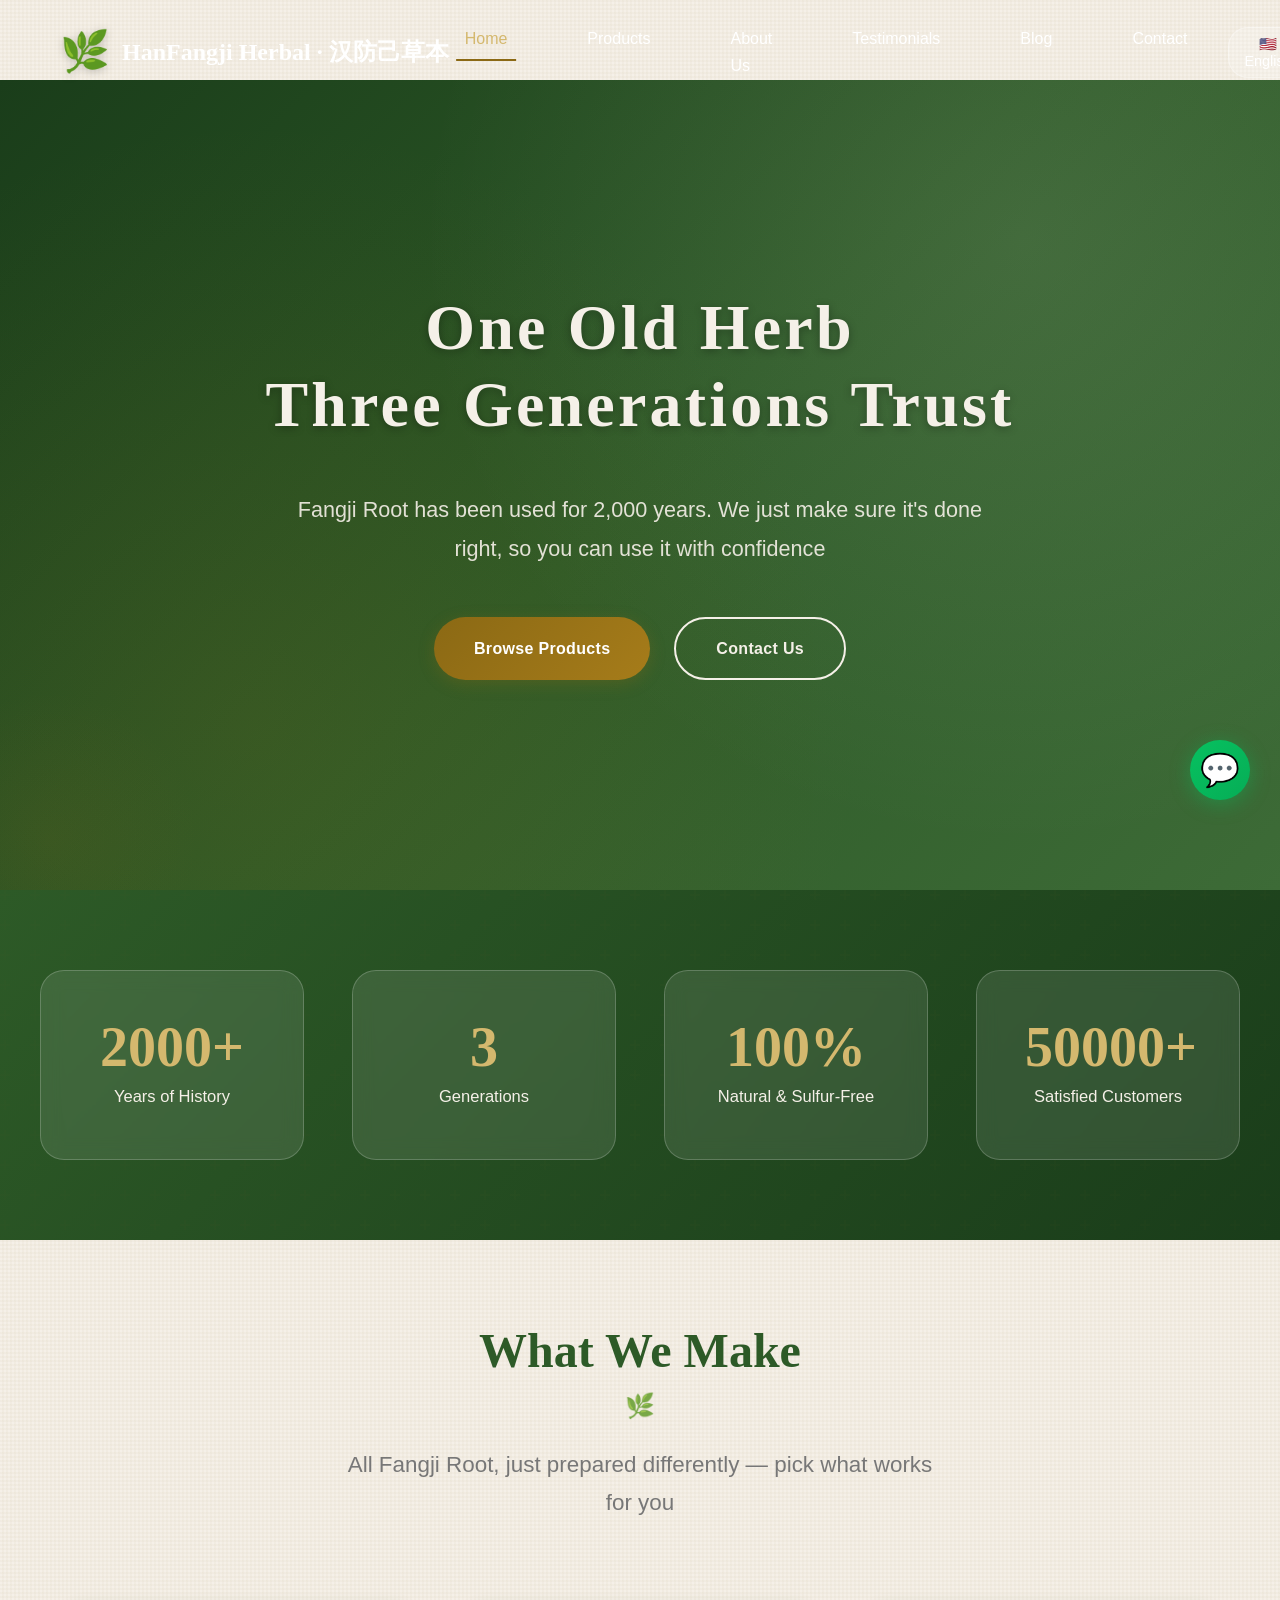
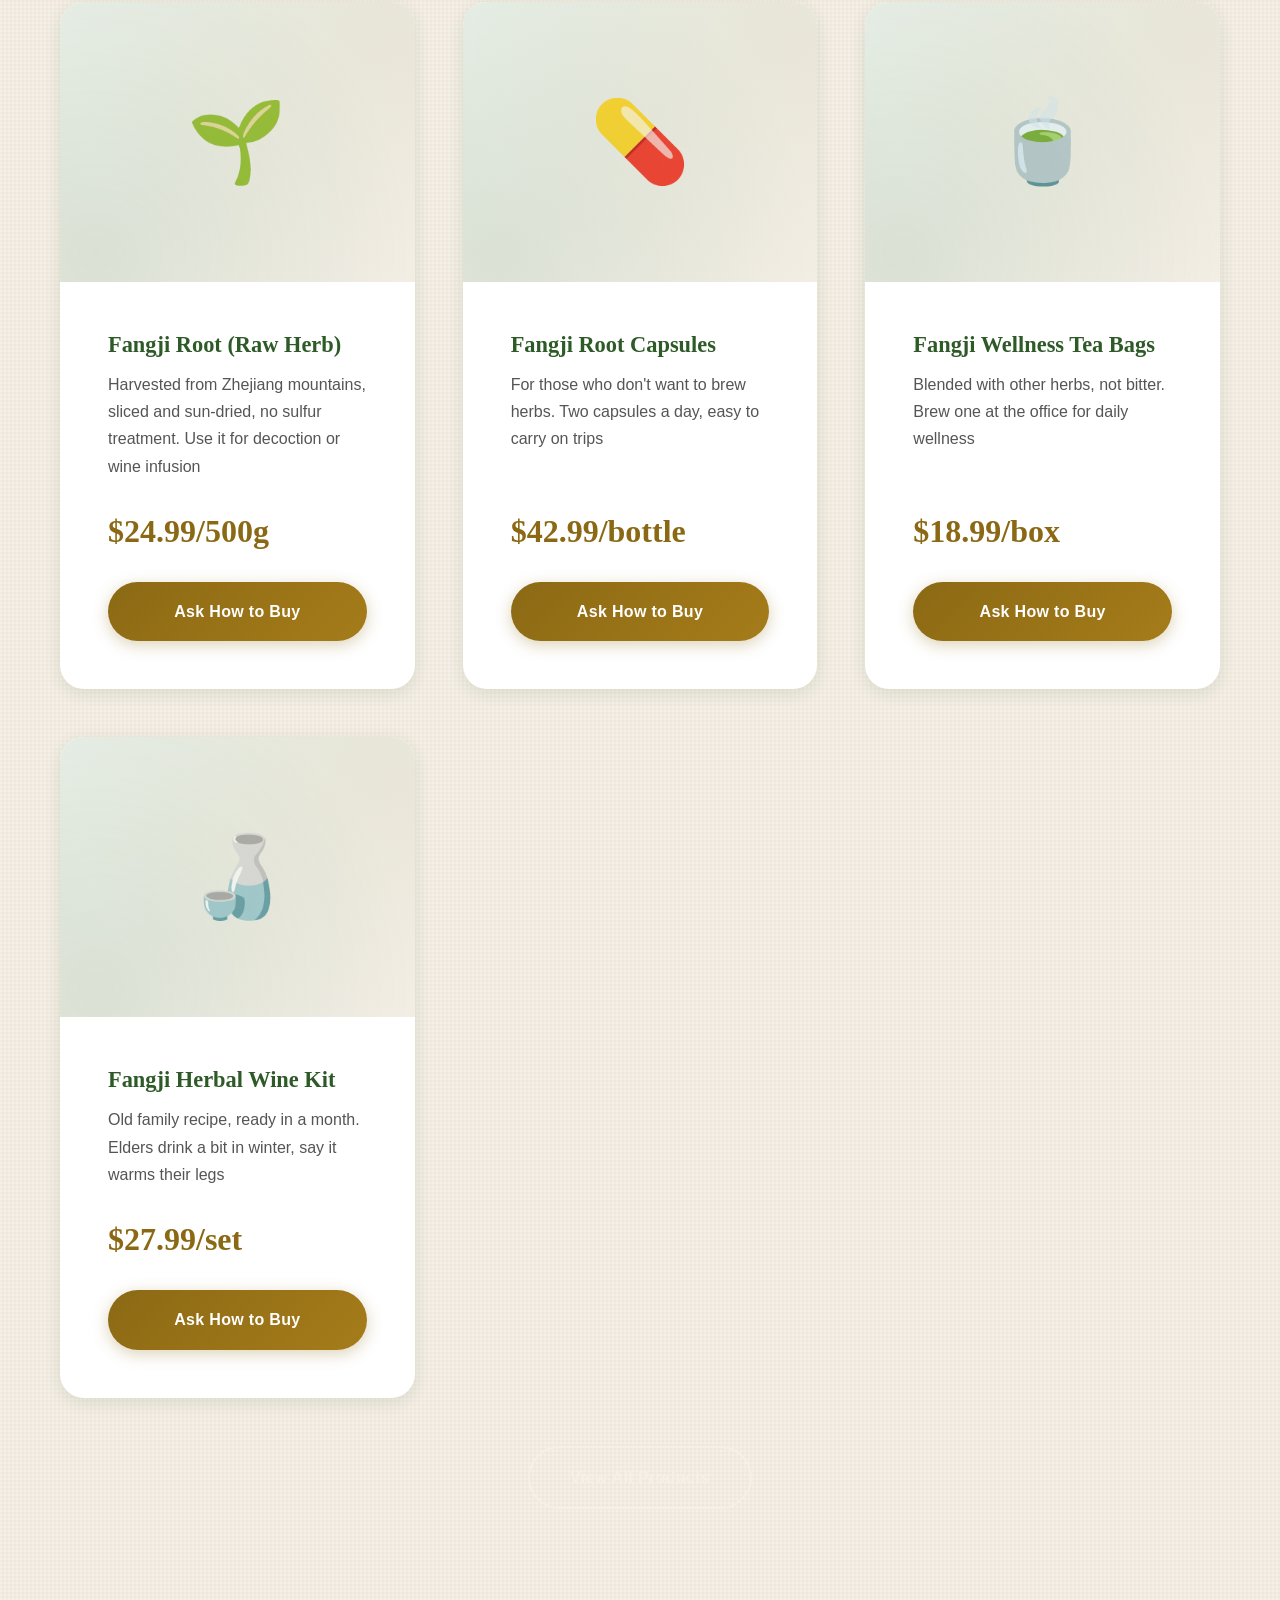
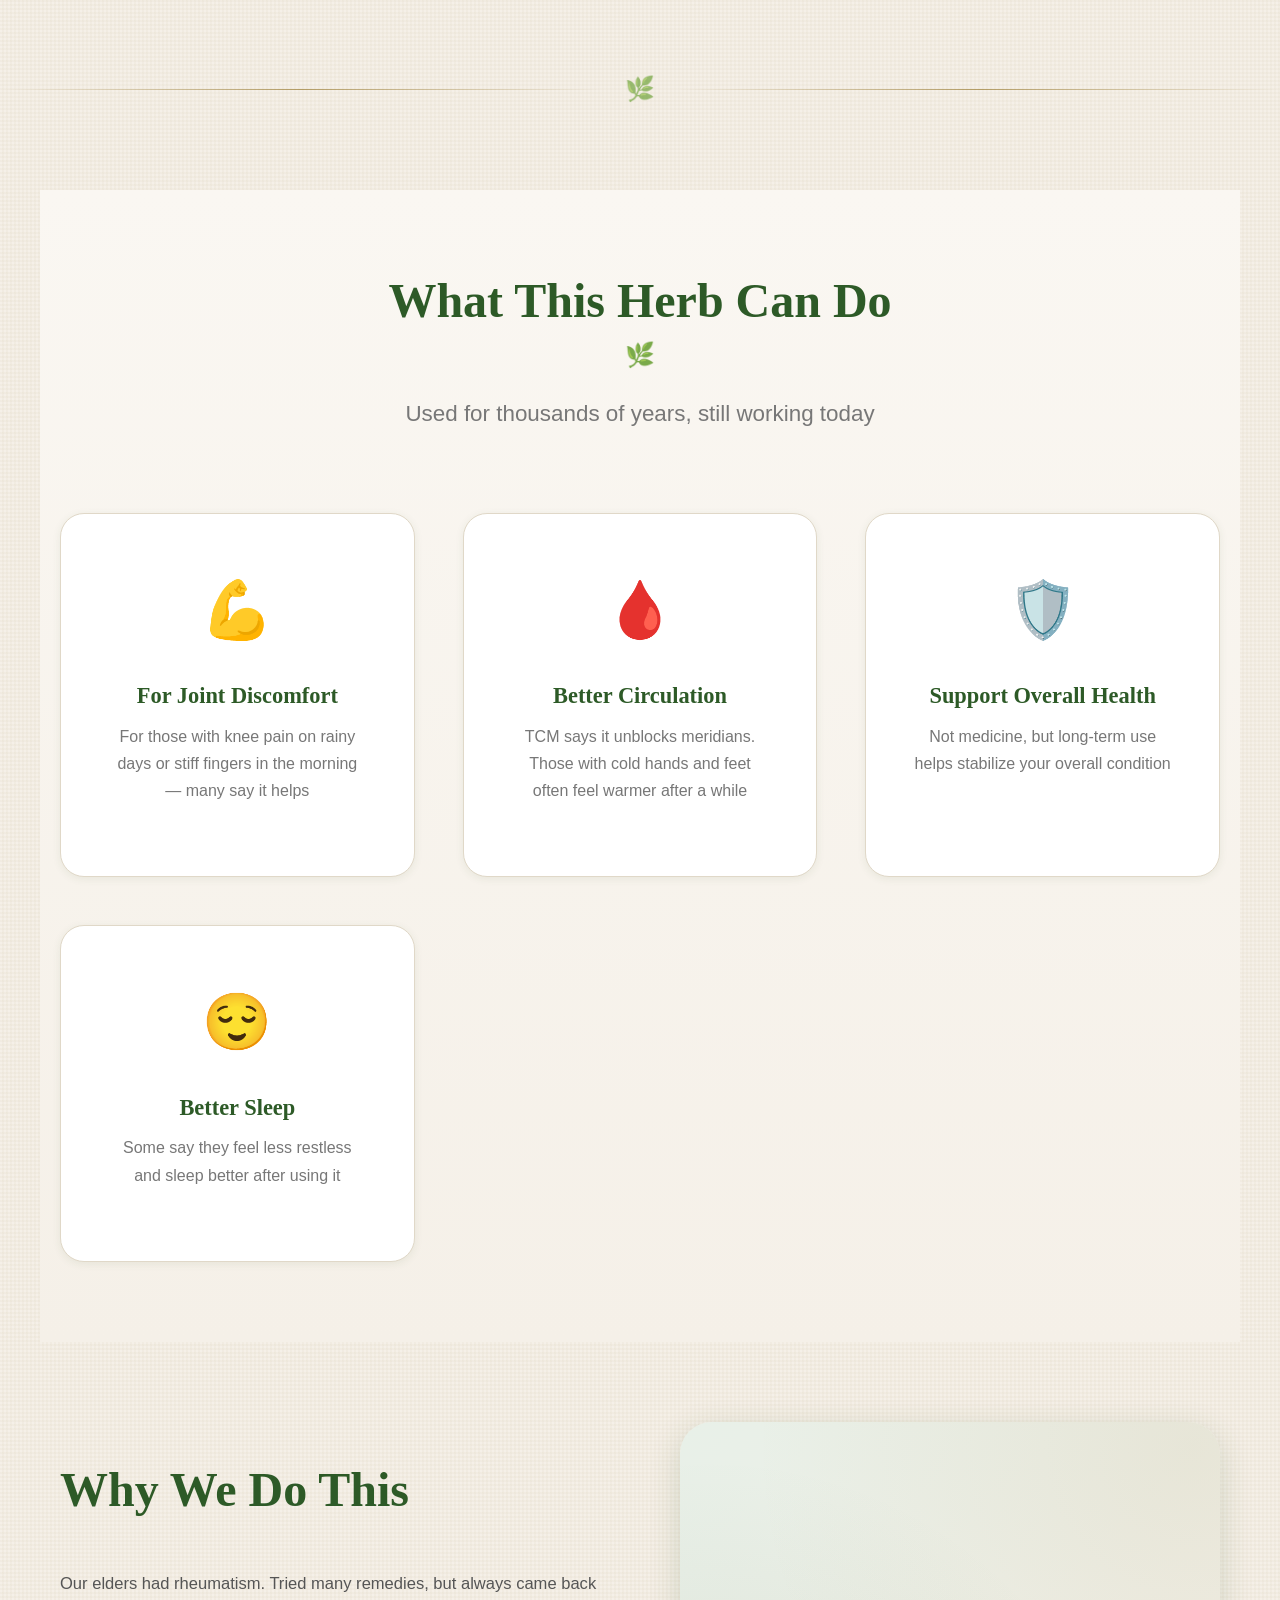
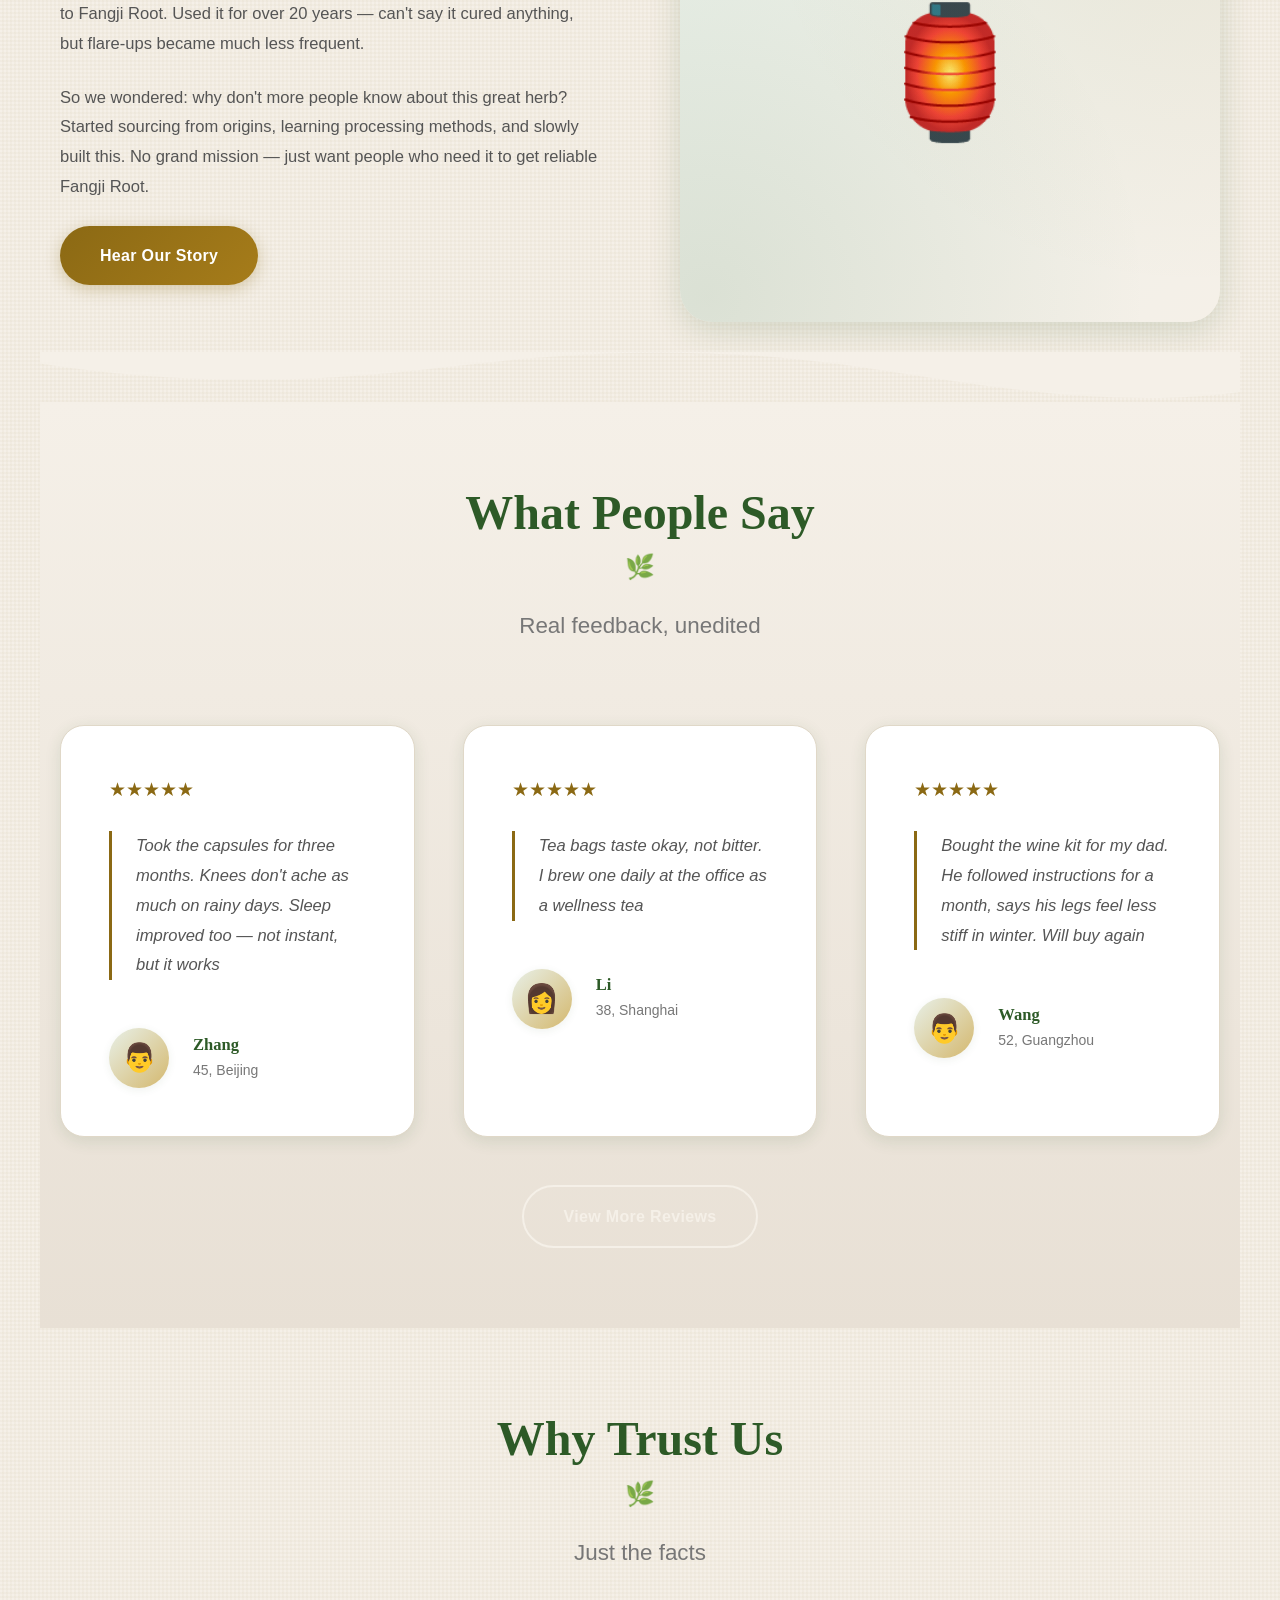
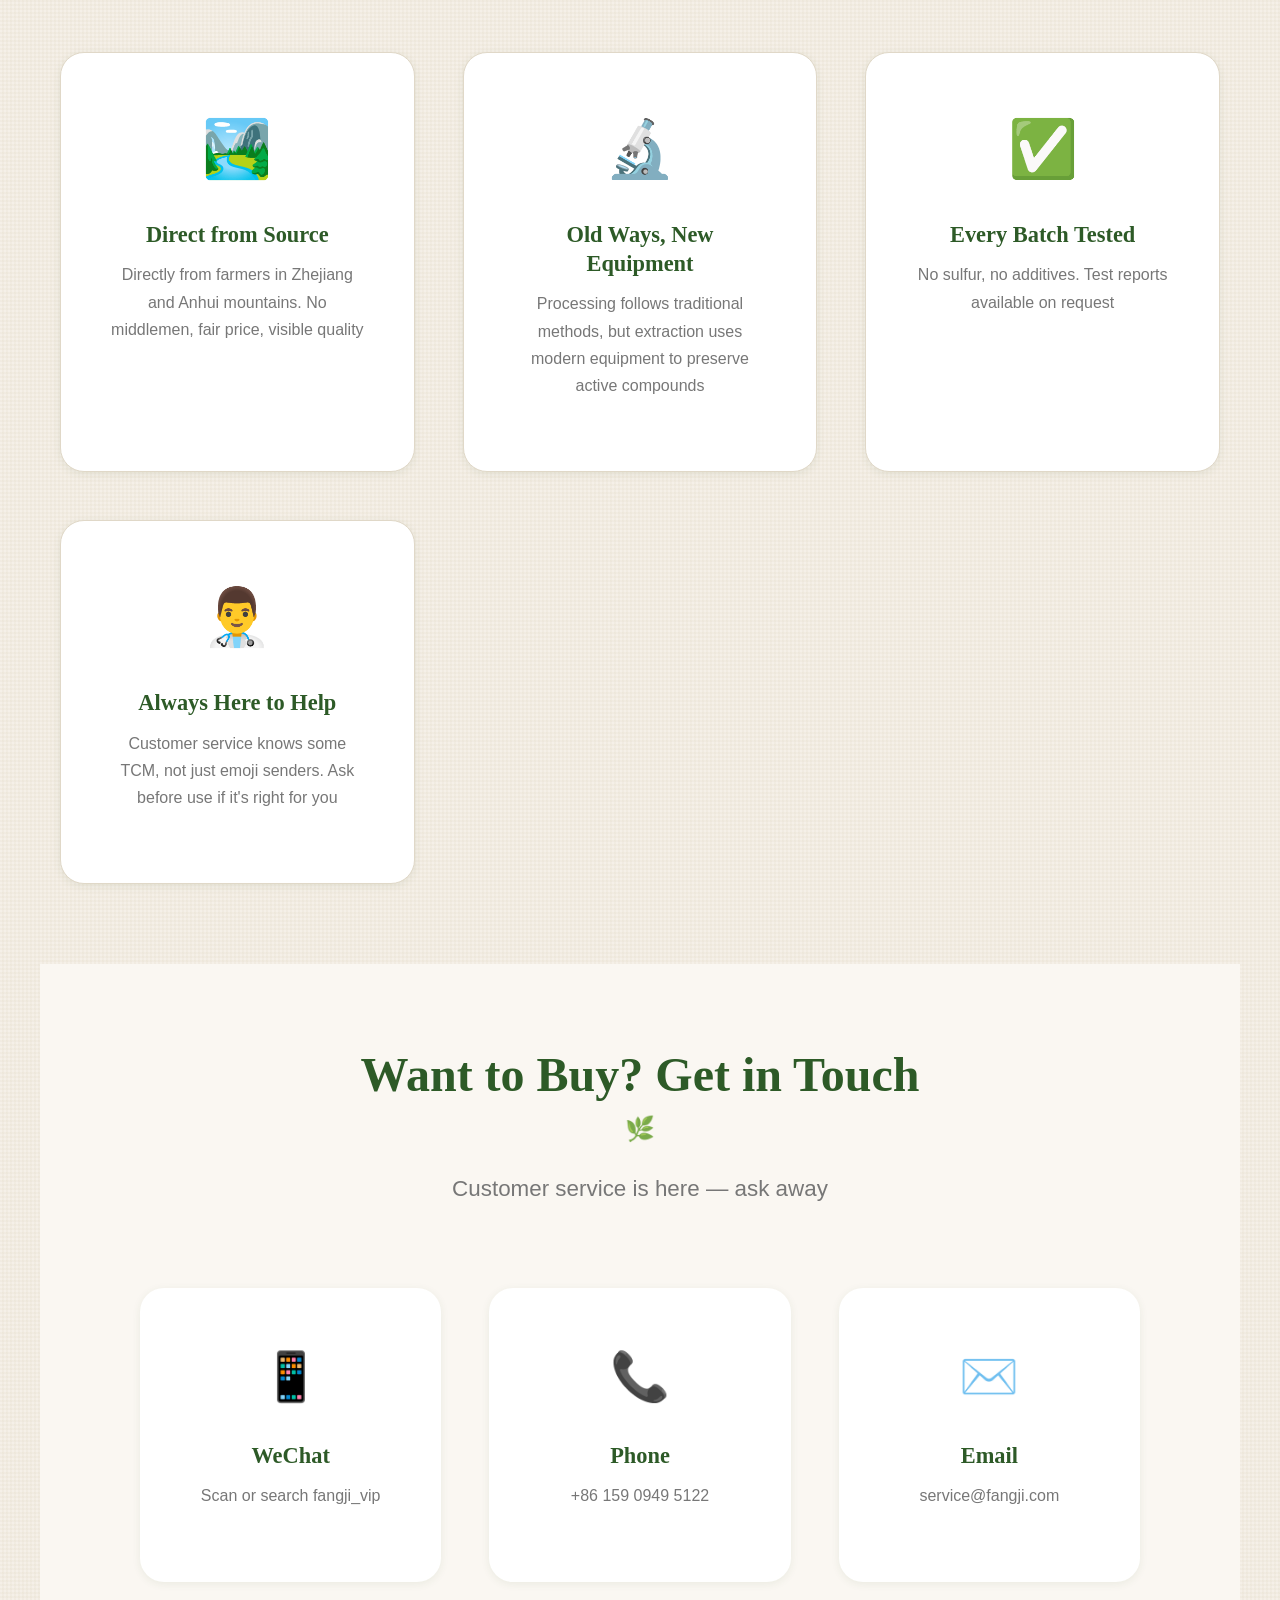
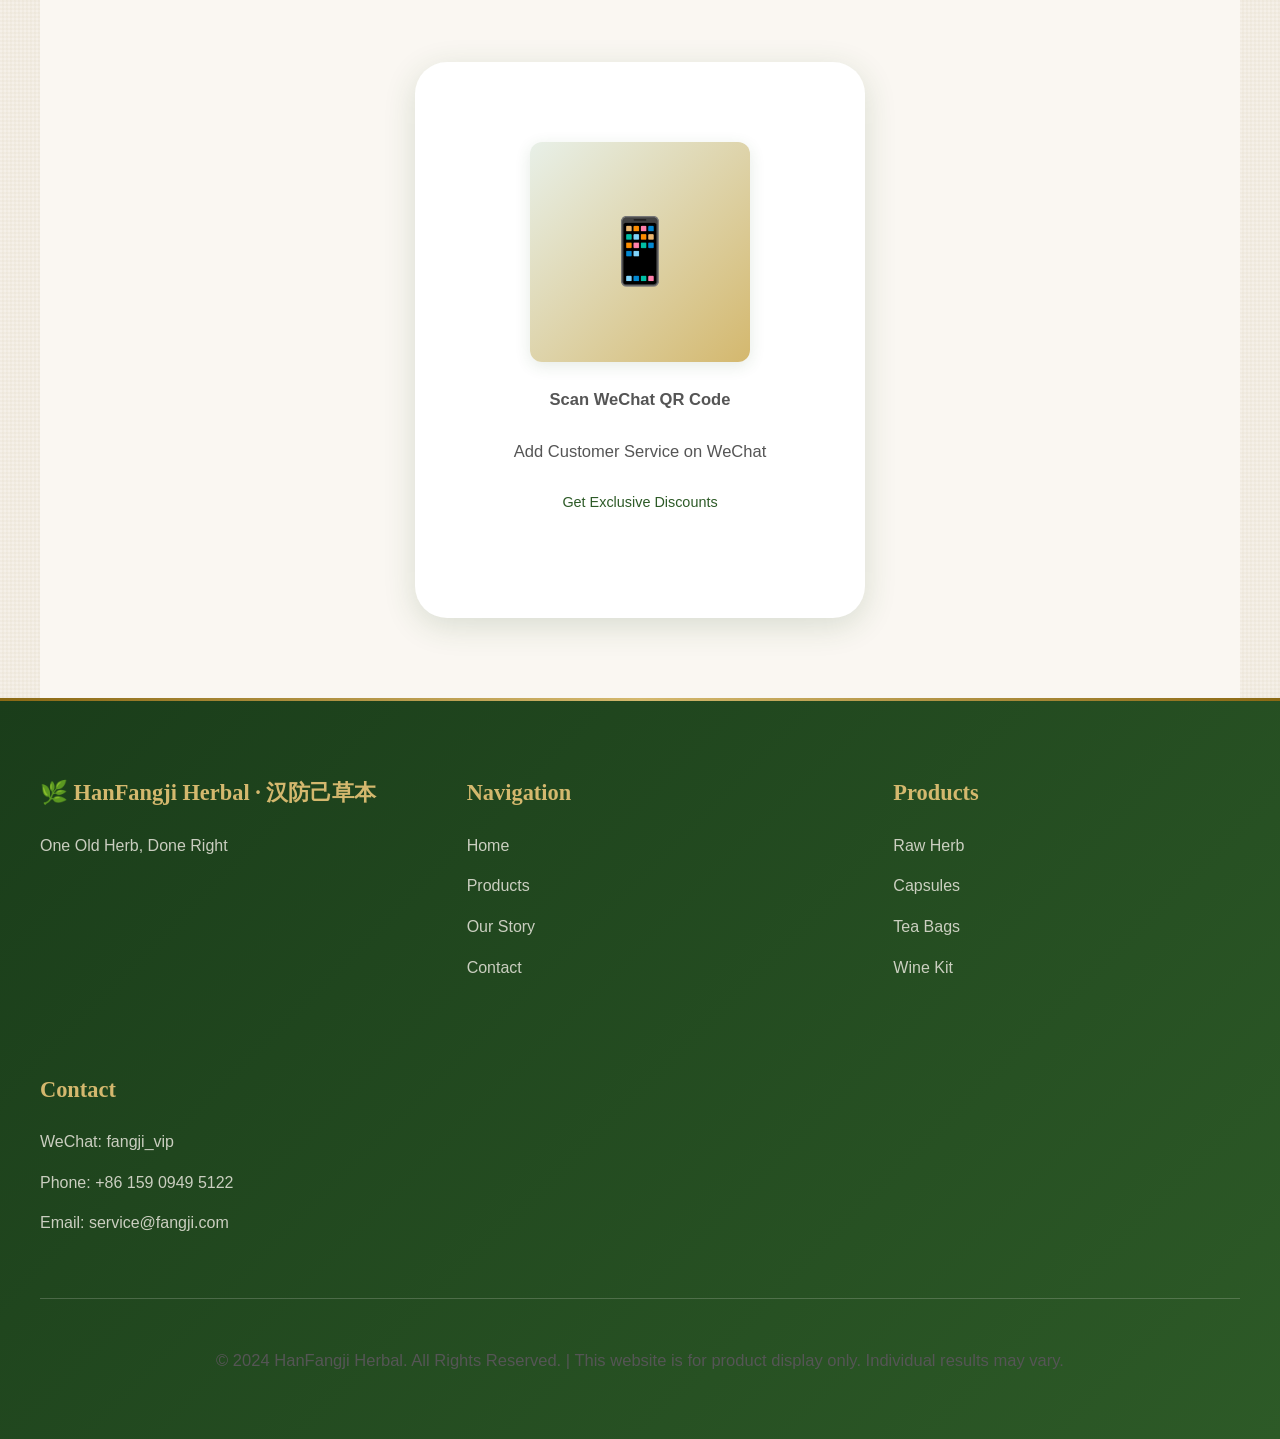
==== index.html @ 1a0ac220 "QA fixes - updated index.html phone numbers" ====
<!DOCTYPE html>
<html lang="en">
<head>
  <meta charset="UTF-8">
  <meta name="viewport" content="width=device-width, initial-scale=1.0">
  <meta name="description" content="HanFangji Herbal - Traditional Chinese herbal wellness products, offering Fangji Root raw herb, capsules, wellness tea bags and more premium products">
  <meta name="keywords" content="Fangji Root, HanFangji, Chinese herbal medicine, wellness, health, herbal supplements, capsules, tea bags, natural health">
  <meta name="author" content="HanFangji Herbal">
  <meta name="robots" content="index, follow">
  <meta property="og:title" content="HanFangji Herbal - Ancient Chinese Herbal Wisdom for Modern Wellness">
  <meta property="og:description" content="Premium Fangji Root herbal products for natural health and wellness">
  <meta property="og:type" content="website">
  <meta name="twitter:card" content="summary_large_image">
  <title>HanFangji Herbal | 汉防己草本</title>
  <link rel="stylesheet" href="css/style.css">
</head>
<body>
  <!-- Navigation -->
  <nav class="navbar" id="navbar">
    <div class="nav-container">
      <a href="index.html" class="logo">
        <span class="logo-icon">🌿</span>
        <span>HanFangji Herbal · 汉防己草本</span>
      </a>
      <ul class="nav-links" id="navLinks">
        <li><a href="index.html" class="active" data-zh="首页" data-en="Home">Home</a></li>
        <li><a href="products.html" data-zh="产品中心" data-en="Products">Products</a></li>
        <li><a href="about.html" data-zh="关于我们" data-en="About Us">About Us</a></li>
        <li><a href="testimonials.html" data-zh="客户见证" data-en="Testimonials">Testimonials</a></li>
        <li><a href="blog.html" data-zh="养生博客" data-en="Blog">Blog</a></li>
        <li><a href="contact.html" data-zh="购买咨询" data-en="Contact">Contact</a></li>
      </ul>
      <button class="mobile-menu-btn" id="mobileMenuBtn">☰</button>
    </div>
  </nav>

  <!-- Hero Section -->
  <section class="hero">
    <div class="hero-content fade-in">
      <h1>
        <span data-zh="一味老药" data-en="One Old Herb">One Old Herb</span>
        <br>
        <span data-zh="三代人都在用" data-en="Three Generations Trust">Three Generations Trust</span>
      </h1>
      <p data-zh="粉防己这味药，老祖宗用了两千年。我们只是把它做好，让你用得放心" data-en="Fangji Root has been used for 2,000 years. We just make sure it's done right, so you can use it with confidence">Fangji Root has been used for 2,000 years. We just make sure it's done right, so you can use it with confidence</p>
      <div class="hero-buttons">
        <a href="products.html" class="btn btn-primary" data-zh="浏览产品" data-en="Browse Products">Browse Products</a>
        <a href="contact.html" class="btn btn-secondary" data-zh="联系我们" data-en="Contact Us">Contact Us</a>
      </div>
    </div>
  </section>

  <!-- Stats Section -->
  <section class="stats-section">
    <div class="stats-grid">
      <div class="stat-card">
        <div class="stat-number">2000+</div>
        <div class="stat-label" data-zh="年历史传承" data-en="Years of History">Years of History</div>
      </div>
      <div class="stat-card">
        <div class="stat-number">3</div>
        <div class="stat-label" data-zh="代人传承" data-en="Generations">Generations</div>
      </div>
      <div class="stat-card">
        <div class="stat-number">100%</div>
        <div class="stat-label" data-zh="天然无硫" data-en="Natural & Sulfur-Free">Natural & Sulfur-Free</div>
      </div>
      <div class="stat-card">
        <div class="stat-number">50000+</div>
        <div class="stat-label" data-zh="满意客户" data-en="Satisfied Customers">Satisfied Customers</div>
      </div>
    </div>
  </section>

  <!-- Featured Products -->
  <section class="section">
    <div class="section-header">
      <h2 data-zh="我们做的几样东西" data-en="What We Make">What We Make</h2>
      <p data-zh="都是粉防己，做法不同，看你需要哪种" data-en="All Fangji Root, just prepared differently — pick what works for you">All Fangji Root, just prepared differently — pick what works for you</p>
    </div>
    <div class="products-grid">
      <div class="product-card animate-on-scroll">
        <div class="product-image">🌱</div>
        <div class="product-info">
          <h3 data-zh="粉防己原药材" data-en="Fangji Root (Raw Herb)">Fangji Root (Raw Herb)</h3>
          <p data-zh="浙江山里收来的，切片晒干，没熏过硫。懂行的拿回去煎汤、泡酒都行" data-en="Harvested from Zhejiang mountains, sliced and sun-dried, no sulfur treatment. Use it for decoction or wine infusion">Harvested from Zhejiang mountains, sliced and sun-dried, no sulfur treatment. Use it for decoction or wine infusion</p>
          <div class="product-price">$24.99/500g</div>
          <a href="contact.html" class="btn btn-primary" style="width: 100%; text-align: center;" data-zh="问问怎么买" data-en="Ask How to Buy">Ask How to Buy</a>
        </div>
      </div>
      <div class="product-card animate-on-scroll">
        <div class="product-image">💊</div>
        <div class="product-info">
          <h3 data-zh="粉防己胶囊" data-en="Fangji Root Capsules">Fangji Root Capsules</h3>
          <p data-zh="懒得煎药就吃这个。一天两粒，出差带着也方便" data-en="For those who don't want to brew herbs. Two capsules a day, easy to carry on trips">For those who don't want to brew herbs. Two capsules a day, easy to carry on trips</p>
          <div class="product-price">$42.99/bottle</div>
          <a href="contact.html" class="btn btn-primary" style="width: 100%; text-align: center;" data-zh="问问怎么买" data-en="Ask How to Buy">Ask How to Buy</a>
        </div>
      </div>
      <div class="product-card animate-on-scroll">
        <div class="product-image">🍵</div>
        <div class="product-info">
          <h3 data-zh="粉防己养生茶包" data-en="Fangji Wellness Tea Bags">Fangji Wellness Tea Bags</h3>
          <p data-zh="配了点其他草本，味道不苦。办公室泡一杯，当日常养生" data-en="Blended with other herbs, not bitter. Brew one at the office for daily wellness">Blended with other herbs, not bitter. Brew one at the office for daily wellness</p>
          <div class="product-price">$18.99/box</div>
          <a href="contact.html" class="btn btn-primary" style="width: 100%; text-align: center;" data-zh="问问怎么买" data-en="Ask How to Buy">Ask How to Buy</a>
        </div>
      </div>
      <div class="product-card animate-on-scroll">
        <div class="product-image">🍶</div>
        <div class="product-info">
          <h3 data-zh="粉防己泡酒料包" data-en="Fangji Herbal Wine Kit">Fangji Herbal Wine Kit</h3>
          <p data-zh="老方子配的，泡一个月就能喝。家里老人冬天喝两口，说腿脚暖和" data-en="Old family recipe, ready in a month. Elders drink a bit in winter, say it warms their legs">Old family recipe, ready in a month. Elders drink a bit in winter, say it warms their legs</p>
          <div class="product-price">$27.99/set</div>
          <a href="contact.html" class="btn btn-primary" style="width: 100%; text-align: center;" data-zh="问问怎么买" data-en="Ask How to Buy">Ask How to Buy</a>
        </div>
      </div>
    </div>
    <div class="text-center mt-md">
      <a href="products.html" class="btn btn-secondary" data-zh="查看全部产品" data-en="View All Products">View All Products</a>
    </div>
  </section>

  <!-- Divider -->
  <div class="divider-leaf">
    <span>🌿</span>
  </div>

  <!-- Benefits Section -->
  <section class="section benefits">
    <div class="section-header">
      <h2 data-zh="这味药能帮到你什么" data-en="What This Herb Can Do">What This Herb Can Do</h2>
      <p data-zh="老祖宗用了几千年，现代人也在用" data-en="Used for thousands of years, still working today">Used for thousands of years, still working today</p>
    </div>
    <div class="benefits-grid">
      <div class="benefit-card animate-on-scroll">
        <div class="benefit-icon">💪</div>
        <h3 data-zh="关节不舒服的人试试" data-en="For Joint Discomfort">For Joint Discomfort</h3>
        <p data-zh="下雨天膝盖疼、早上起来手指僵的，很多人喝了说有帮助" data-en="For those with knee pain on rainy days or stiff fingers in the morning — many say it helps">For those with knee pain on rainy days or stiff fingers in the morning — many say it helps</p>
      </div>
      <div class="benefit-card animate-on-scroll">
        <div class="benefit-icon">🩸</div>
        <h3 data-zh="活血通络" data-en="Better Circulation">Better Circulation</h3>
        <p data-zh="中医说它通经络，手脚冰凉的，喝一段时间会暖和些" data-en="TCM says it unblocks meridians. Those with cold hands and feet often feel warmer after a while">TCM says it unblocks meridians. Those with cold hands and feet often feel warmer after a while</p>
      </div>
      <div class="benefit-card animate-on-scroll">
        <div class="benefit-icon">🛡️</div>
        <h3 data-zh="身体底子好一些" data-en="Support Overall Health">Support Overall Health</h3>
        <p data-zh="不是药，但长期喝下来，身体状态会稳一点" data-en="Not medicine, but long-term use helps stabilize your overall condition">Not medicine, but long-term use helps stabilize your overall condition</p>
      </div>
      <div class="benefit-card animate-on-scroll">
        <div class="benefit-icon">😌</div>
        <h3 data-zh="睡得踏实点" data-en="Better Sleep">Better Sleep</h3>
        <p data-zh="有些人说喝了之后心神不宁的情况少了，能睡个好觉" data-en="Some say they feel less restless and sleep better after using it">Some say they feel less restless and sleep better after using it</p>
      </div>
    </div>
  </section>

  <!-- About Preview -->
  <section class="section">
    <div class="about-content">
      <div class="about-text">
        <h3 data-zh="我们为什么做这个" data-en="Why We Do This">Why We Do This</h3>
        <p data-zh="家里长辈有风湿，试过各种方子，最后还是回到粉防己这味药上。用了二十多年，不敢说治好了什么，但发作次数确实少多了。" data-en="Our elders had rheumatism. Tried many remedies, but always came back to Fangji Root. Used it for over 20 years — can't say it cured anything, but flare-ups became much less frequent.">Our elders had rheumatism. Tried many remedies, but always came back to Fangji Root. Used it for over 20 years — can't say it cured anything, but flare-ups became much less frequent.</p>
        <p data-zh="后来就想，这么好的药，为什么现在知道的人不多了？于是开始找产地、学炮制，慢慢做起了这个事。没什么大志向，就是想让需要的人能用上靠谱的粉防己。" data-en="So we wondered: why don't more people know about this great herb? Started sourcing from origins, learning processing methods, and slowly built this. No grand mission — just want people who need it to get reliable Fangji Root.">So we wondered: why don't more people know about this great herb? Started sourcing from origins, learning processing methods, and slowly built this. No grand mission — just want people who need it to get reliable Fangji Root.</p>
        <a href="about.html" class="btn btn-primary" data-zh="听听我们的故事" data-en="Hear Our Story">Hear Our Story</a>
      </div>
      <div class="about-image">🏮</div>
    </div>
  </section>

  <!-- Testimonials Preview -->
  <section class="section testimonials">
    <div class="section-header">
      <h2 data-zh="用过的人怎么说" data-en="What People Say">What People Say</h2>
      <p data-zh="都是真实反馈，不修图不删改" data-en="Real feedback, unedited">Real feedback, unedited</p>
    </div>
    <div class="testimonials-grid">
      <div class="testimonial-card animate-on-scroll">
        <div class="star-rating">★★★★★</div>
        <div class="testimonial-content" data-zh="胶囊吃了三个月，下雨天膝盖没那么疼了。睡眠也好些，不是立马见效，但确实有用" data-en="Took the capsules for three months. Knees don't ache as much on rainy days. Sleep improved too — not instant, but it works">"Took the capsules for three months. Knees don't ache as much on rainy days. Sleep improved too — not instant, but it works"</div>
        <div class="testimonial-author">
          <div class="author-avatar">👨</div>
          <div class="author-info">
            <h4 data-zh="老张" data-en="Zhang">Zhang</h4>
            <p data-zh="45 岁，北京" data-en="45, Beijing">45, Beijing</p>
          </div>
        </div>
      </div>
      <div class="testimonial-card animate-on-scroll">
        <div class="star-rating">★★★★★</div>
        <div class="testimonial-content" data-zh="茶包味道还行，不苦。我每天在办公室泡一杯，当养生茶喝" data-en="Tea bags taste okay, not bitter. I brew one daily at the office as a wellness tea">"Tea bags taste okay, not bitter. I brew one daily at the office as a wellness tea"</div>
        <div class="testimonial-author">
          <div class="author-avatar">👩</div>
          <div class="author-info">
            <h4 data-zh="小李" data-en="Li">Li</h4>
            <p data-zh="38 岁，上海" data-en="38, Shanghai">38, Shanghai</p>
          </div>
        </div>
      </div>
      <div class="testimonial-card animate-on-scroll">
        <div class="star-rating">★★★★★</div>
        <div class="testimonial-content" data-zh="给我爸买的泡酒料，他按说明泡了一个月，说冬天腿脚没那么僵了。还会再买" data-en="Bought the wine kit for my dad. He followed instructions for a month, says his legs feel less stiff in winter. Will buy again">"Bought the wine kit for my dad. He followed instructions for a month, says his legs feel less stiff in winter. Will buy again"</div>
        <div class="testimonial-author">
          <div class="author-avatar">👨</div>
          <div class="author-info">
            <h4 data-zh="王哥" data-en="Wang">Wang</h4>
            <p data-zh="52 岁，广州" data-en="52, Guangzhou">52, Guangzhou</p>
          </div>
        </div>
      </div>
    </div>
    <div class="text-center mt-md">
      <a href="testimonials.html" class="btn btn-secondary" data-zh="查看更多评价" data-en="View More Reviews">View More Reviews</a>
    </div>
  </section>

  <!-- Why Choose Us -->
  <section class="section">
    <div class="section-header">
      <h2 data-zh="凭什么信我们" data-en="Why Trust Us">Why Trust Us</h2>
      <p data-zh="说点实在的" data-en="Just the facts">Just the facts</p>
    </div>
    <div class="benefits-grid">
      <div class="benefit-card animate-on-scroll">
        <div class="benefit-icon">🏞️</div>
        <h3 data-zh="产地直收" data-en="Direct from Source">Direct from Source</h3>
        <p data-zh="浙江、安徽的山里，跟农户直接收的。没有中间商，价格实在，品质也看得见" data-en="Directly from farmers in Zhejiang and Anhui mountains. No middlemen, fair price, visible quality">Directly from farmers in Zhejiang and Anhui mountains. No middlemen, fair price, visible quality</p>
      </div>
      <div class="benefit-card animate-on-scroll">
        <div class="benefit-icon">🔬</div>
        <h3 data-zh="老法子 + 新设备" data-en="Old Ways, New Equipment">Old Ways, New Equipment</h3>
        <p data-zh="炮制还是按老规矩来，但提取用现代设备，有效成分留得住" data-en="Processing follows traditional methods, but extraction uses modern equipment to preserve active compounds">Processing follows traditional methods, but extraction uses modern equipment to preserve active compounds</p>
      </div>
      <div class="benefit-card animate-on-scroll">
        <div class="benefit-icon">✅</div>
        <h3 data-zh="每批都检测" data-en="Every Batch Tested">Every Batch Tested</h3>
        <p data-zh="没熏硫、没加乱七八糟的东西。检测报告可以要看" data-en="No sulfur, no additives. Test reports available on request">No sulfur, no additives. Test reports available on request</p>
      </div>
      <div class="benefit-card animate-on-scroll">
        <div class="benefit-icon">👨‍⚕️</div>
        <h3 data-zh="有问题随时问" data-en="Always Here to Help">Always Here to Help</h3>
        <p data-zh="客服都懂点中医，不是那种只会发表情包的。用之前可以先问问适不适合你" data-en="Customer service knows some TCM, not just emoji senders. Ask before use if it's right for you">Customer service knows some TCM, not just emoji senders. Ask before use if it's right for you</p>
      </div>
    </div>
  </section>

  <!-- Contact Preview -->
  <section class="section contact">
    <div class="section-header">
      <h2 data-zh="想买？找我们" data-en="Want to Buy? Get in Touch">Want to Buy? Get in Touch</h2>
      <p data-zh="客服都在，有问题尽管问" data-en="Customer service is here — ask away">Customer service is here — ask away</p>
    </div>
    <div class="contact-content">
      <div class="contact-card animate-on-scroll">
        <div class="contact-icon">📱</div>
        <h3 data-zh="加微信" data-en="WeChat">WeChat</h3>
        <p data-zh="扫码或者搜 fangji_vip" data-en="Scan or search fangji_vip">Scan or search fangji_vip</p>
      </div>
      <div class="contact-card animate-on-scroll">
        <div class="contact-icon">📞</div>
        <h3 data-zh="打电话" data-en="Phone">Phone</h3>
        <p>+86 159 0949 5122</p>
      </div>
      <div class="contact-card animate-on-scroll">
        <div class="contact-icon">✉️</div>
        <h3 data-zh="发邮件" data-en="Email">Email</h3>
        <p>service@fangji.com</p>
      </div>
    </div>
    <div class="qr-section">
      <div class="qr-code">📱</div>
      <p><strong data-zh="扫描微信二维码" data-en="Scan WeChat QR Code">Scan WeChat QR Code</strong></p>
      <p data-zh="添加客服微信" data-en="Add Customer Service on WeChat">Add Customer Service on WeChat</p>
      <p style="color: var(--primary-green); font-size: 0.9rem; margin-top: var(--spacing-xs);" data-zh="获取专属优惠" data-en="Get Exclusive Discounts">Get Exclusive Discounts</p>
    </div>
  </section>

  <!-- Footer -->
  <footer class="footer">
    <div class="footer-content">
      <div class="footer-section">
        <h3>🌿 HanFangji Herbal · 汉防己草本</h3>
        <p data-zh="一味老药，用心做好" data-en="One Old Herb, Done Right">One Old Herb, Done Right</p>
      </div>
      <div class="footer-section">
        <h3 data-zh="导航" data-en="Navigation">Navigation</h3>
        <a href="index.html" data-zh="首页" data-en="Home">Home</a>
        <a href="products.html" data-zh="产品" data-en="Products">Products</a>
        <a href="about.html" data-zh="我们的故事" data-en="Our Story">Our Story</a>
        <a href="contact.html" data-zh="联系我们" data-en="Contact">Contact</a>
      </div>
      <div class="footer-section">
        <h3 data-zh="产品" data-en="Products">Products</h3>
        <a href="products.html" data-zh="原药材" data-en="Raw Herb">Raw Herb</a>
        <a href="products.html" data-zh="胶囊" data-en="Capsules">Capsules</a>
        <a href="products.html" data-zh="茶包" data-en="Tea Bags">Tea Bags</a>
        <a href="products.html" data-zh="泡酒料" data-en="Wine Kit">Wine Kit</a>
      </div>
      <div class="footer-section">
        <h3 data-zh="联系" data-en="Contact">Contact</h3>
        <p>WeChat: fangji_vip</p>
        <p>Phone: +86 159 0949 5122</p>
        <p>Email: service@fangji.com</p>
      </div>
    </div>
    <div class="footer-bottom">
      <p data-zh="© 2024 汉防己草本。版权所有 | 本网站仅供产品展示，具体功效因人而异" data-en="© 2024 HanFangji Herbal. All Rights Reserved. | This website is for product display only. Individual results may vary.">© 2024 HanFangji Herbal. All Rights Reserved. | This website is for product display only. Individual results may vary.</p>
    </div>
  </footer>

  <!-- Back to Top Button -->
  <button class="back-to-top" id="backToTop" aria-label="Back to top">↑</button>

  <!-- Floating WeChat Button -->
  <div class="wechat-float" id="wechatFloat">💬</div>
  <div class="wechat-popup" id="wechatPopup">
    <p data-zh="扫描二维码添加客服" data-en="Scan QR code to add customer service">Scan QR code to add customer service</p>
    <div class="qr-code" style="width: 150px; height: 150px; font-size: 2rem;">📱</div>
    <p style="font-size: 0.9rem; color: var(--text-light);" data-zh="微信号：fangji_vip" data-en="WeChat ID: fangji_vip">WeChat ID: fangji_vip</p>
  </div>

  <!-- Mobile Consult Button -->
  <div class="mobile-consult-btn">
    <a href="contact.html" class="btn btn-primary" data-zh="立即咨询" data-en="Consult Now">Consult Now</a>
  </div>

  <!-- Mobile Fixed Bottom Bar -->
  <div class="mobile-consult-btn">
    <a href="contact.html" class="btn btn-primary">📞 立即咨询</a>
  </div>

  <script src="js/main.js"></script>
  <script src="js/lang-switch.js"></script>
</body>
</html>
---- css/style.css ----
/* 汉防己草本 - 主样式表 */
/* 高端中式养生 + 现代简约风格 (MUJI + 中药铺) */
/* 响应式优化版本 - Mobile & Desktop */

:root {
  /* 主色调 - 深绿 + 米白 + 金棕 */
  --primary-green: #2D5A27;
  --secondary-green: #3D6B37;
  --dark-green: #1A3D1A;
  --light-green: #E8F0E8;
  
  --primary-beige: #F5F0E8;
  --secondary-beige: #FAF7F2;
  --dark-beige: #E8E0D5;
  
  --primary-gold: #8B6914;
  --secondary-gold: #A67C1A;
  --light-gold: #D4B86E;
  
  /* 中性色 */
  --text-dark: #2C2C2C;
  --text-medium: #555555;
  --text-light: #777777;
  --white: #FFFFFF;
  --border-color: #E0D8C8;
  
  /* 间距 - 响应式基础 */
  --spacing-xs: 0.75rem;
  --spacing-sm: 1.5rem;
  --spacing-md: 3rem;
  --spacing-lg: 5rem;
  --spacing-xl: 8rem;
  
  /* 圆角 */
  --border-radius: 12px;
  --border-radius-lg: 24px;
  --border-radius-xl: 32px;
  
  /* 阴影 */
  --shadow-sm: 0 2px 8px rgba(45, 90, 39, 0.08);
  --shadow-md: 0 4px 16px rgba(45, 90, 39, 0.12);
  --shadow-lg: 0 8px 32px rgba(45, 90, 39, 0.16);
  --shadow-hover: 0 12px 48px rgba(45, 90, 39, 0.2);
  
  /* 字体大小 - 响应式基准 */
  --font-xs: 0.875rem;
  --font-sm: 1rem;
  --font-base: clamp(0.9375rem, 0.2vw + 0.875rem, 1.125rem);
  --font-lg: clamp(1.25rem, 0.5vw + 1rem, 1.5rem);
  --font-xl: clamp(1.5rem, 1vw + 1.25rem, 2rem);
  --font-2xl: clamp(2rem, 2vw + 1.5rem, 3rem);
  --font-3xl: clamp(2.5rem, 4vw + 2rem, 4rem);
}

/* 基础重置 */
* {
  margin: 0;
  padding: 0;
  box-sizing: border-box;
}

html {
  scroll-behavior: smooth;
  font-size: 16px;
  -webkit-text-size-adjust: 100%;
}

body {
  font-family: -apple-system, BlinkMacSystemFont, 'Segoe UI', 'Helvetica Neue', Arial, 'Microsoft YaHei', 'PingFang SC', sans-serif;
  color: var(--text-dark);
  line-height: 1.7;
  background-color: var(--primary-beige);
  background-image: 
    repeating-linear-gradient(0deg, transparent, transparent 2px, rgba(139, 105, 20, 0.03) 2px, rgba(139, 105, 20, 0.03) 4px),
    repeating-linear-gradient(90deg, transparent, transparent 2px, rgba(139, 105, 20, 0.03) 2px, rgba(139, 105, 20, 0.03) 4px);
  background-size: 20px 20px;
  overflow-x: hidden;
  font-size: var(--font-base);
}

/* 标题字体 - 衬线字体 */
h1, h2, h3, h4, h5, h6 {
  font-family: Georgia, 'Times New Roman', 'STSong', serif;
  font-weight: 600;
  line-height: 1.3;
  color: var(--primary-green);
}

h1 { font-size: var(--font-3xl); }
h2 { font-size: var(--font-2xl); }
h3 { font-size: var(--font-xl); }
h4 { font-size: var(--font-lg); }

p {
  margin-bottom: var(--spacing-sm);
  font-size: var(--font-base);
  color: var(--text-medium);
}

a {
  color: var(--primary-green);
  text-decoration: none;
  transition: all 0.3s ease;
}

a:hover {
  color: var(--primary-gold);
}

/* 图片响应式 */
img {
  max-width: 100%;
  height: auto;
  display: block;
}

/* ========== 导航栏 ========== */
.navbar {
  background: transparent;
  position: fixed;
  width: 100%;
  top: 0;
  z-index: 1000;
  transition: all 0.4s cubic-bezier(0.4, 0, 0.2, 1);
  padding: var(--spacing-xs) 0;
}

.navbar.scrolled {
  background: rgba(245, 240, 232, 0.98);
  backdrop-filter: blur(10px);
  box-shadow: var(--shadow-md);
  padding: 0;
}

.nav-container {
  max-width: 1200px;
  margin: 0 auto;
  padding: 0 20px;
  display: flex;
  justify-content: space-between;
  align-items: center;
  height: 80px;
  transition: height 0.3s ease;
}

.navbar.scrolled .nav-container {
  height: 70px;
}

.logo {
  font-size: 1.5rem;
  font-weight: bold;
  color: var(--white);
  text-decoration: none;
  display: flex;
  align-items: center;
  gap: 0.75rem;
  font-family: Georgia, serif;
  transition: color 0.3s ease;
  white-space: nowrap;
}

.navbar.scrolled .logo {
  color: var(--primary-green);
}

.logo-icon {
  font-size: 2.5rem;
  filter: drop-shadow(0 2px 4px rgba(0,0,0,0.2));
}

.nav-links {
  display: flex;
  list-style: none;
  gap: var(--spacing-md);
}

.nav-links a {
  text-decoration: none;
  color: var(--white);
  font-weight: 500;
  font-size: var(--font-sm);
  transition: all 0.3s ease;
  padding: 0.5rem 1rem;
  border-radius: 20px;
  position: relative;
  min-height: 44px;
  display: inline-flex;
  align-items: center;
}

.navbar.scrolled .nav-links a {
  color: var(--text-dark);
}

.nav-links a::after {
  content: '';
  position: absolute;
  bottom: 0;
  left: 50%;
  width: 0;
  height: 2px;
  background: var(--primary-gold);
  transition: all 0.3s ease;
  transform: translateX(-50%);
}

.nav-links a:hover::after,
.nav-links a.active::after {
  width: 80%;
}

.nav-links a:hover,
.nav-links a.active {
  color: var(--light-gold);
}

.navbar.scrolled .nav-links a:hover,
.navbar.scrolled .nav-links a.active {
  color: var(--primary-green);
}

.mobile-menu-btn {
  display: none;
  background: none;
  border: none;
  font-size: 1.75rem;
  cursor: pointer;
  color: var(--white);
  transition: color 0.3s ease;
  padding: 8px;
  min-width: 44px;
  min-height: 44px;
}

.navbar.scrolled .mobile-menu-btn {
  color: var(--primary-green);
}

/* ========== Hero 区域 ========== */
.hero {
  margin-top: 80px;
  background: linear-gradient(135deg, var(--dark-green) 0%, var(--primary-green) 50%, var(--secondary-green) 100%);
  padding: var(--spacing-xl) 20px;
  text-align: center;
  min-height: 90vh;
  display: flex;
  align-items: center;
  justify-content: center;
  position: relative;
  overflow: hidden;
}

.hero::before {
  content: '';
  position: absolute;
  top: 0;
  left: 0;
  right: 0;
  bottom: 0;
  background: 
    radial-gradient(circle at 20% 80%, rgba(139, 105, 20, 0.15) 0%, transparent 50%),
    radial-gradient(circle at 80% 20%, rgba(245, 240, 232, 0.1) 0%, transparent 50%);
  pointer-events: none;
}

.hero::after {
  content: '';
  position: absolute;
  bottom: -100px;
  left: -100px;
  width: 300px;
  height: 300px;
  background: radial-gradient(circle, rgba(139, 105, 20, 0.1) 0%, transparent 70%);
  border-radius: 50%;
  pointer-events: none;
}

.hero-content {
  max-width: 900px;
  position: relative;
  z-index: 1;
}

.hero h1 {
  font-size: clamp(2rem, 8vw, 4rem);
  color: var(--primary-beige);
  margin-bottom: var(--spacing-md);
  line-height: 1.2;
  text-shadow: 0 2px 8px rgba(0,0,0,0.3);
  letter-spacing: 0.05em;
}

.hero h1 br {
  display: block;
  margin-bottom: 0.5rem;
}

.hero p {
  font-size: clamp(1rem, 3vw, 1.35rem);
  color: rgba(245, 240, 232, 0.9);
  margin-bottom: var(--spacing-md);
  max-width: 700px;
  margin-left: auto;
  margin-right: auto;
  line-height: 1.8;
}

.hero-buttons {
  display: flex;
  gap: var(--spacing-sm);
  justify-content: center;
  flex-wrap: wrap;
  margin-top: var(--spacing-md);
}

/* ========== 按钮样式 ========== */
.btn {
  display: inline-block;
  padding: 1rem 2.5rem;
  border-radius: 50px;
  text-decoration: none;
  font-weight: 600;
  font-size: var(--font-sm);
  cursor: pointer;
  border: none;
  transition: all 0.4s cubic-bezier(0.4, 0, 0.2, 1);
  position: relative;
  overflow: hidden;
  letter-spacing: 0.02em;
  min-height: 44px;
  display: inline-flex;
  align-items: center;
  justify-content: center;
}

.btn::before {
  content: '';
  position: absolute;
  top: 0;
  left: -100%;
  width: 100%;
  height: 100%;
  background: linear-gradient(90deg, transparent, rgba(255,255,255,0.2), transparent);
  transition: left 0.6s ease;
}

.btn:hover::before {
  left: 100%;
}

.btn-primary {
  background: linear-gradient(135deg, var(--primary-gold) 0%, var(--secondary-gold) 100%);
  color: var(--white);
  box-shadow: 0 4px 16px rgba(139, 105, 20, 0.3);
}

.btn-primary:hover {
  transform: translateY(-3px);
  box-shadow: 0 8px 24px rgba(139, 105, 20, 0.4);
}

.btn-secondary {
  background: transparent;
  color: var(--primary-beige);
  border: 2px solid var(--primary-beige);
}

.btn-secondary:hover {
  background: var(--primary-beige);
  color: var(--primary-green);
  transform: translateY(-3px);
}

/* ========== 通用区块 ========== */
.section {
  padding: 80px 20px;
  max-width: 1200px;
  margin: 0 auto;
}

.section-header {
  text-align: center;
  margin-bottom: var(--spacing-lg);
  max-width: 800px;
  margin-left: auto;
  margin-right: auto;
}

.section-header h2 {
  font-size: clamp(1.75rem, 4vw, 3rem);
  color: var(--primary-green);
  margin-bottom: var(--spacing-sm);
  position: relative;
  display: inline-block;
}

.section-header h2::after {
  content: '🌿';
  display: block;
  font-size: 1.5rem;
  margin-top: 0.5rem;
  opacity: 0.8;
}

.section-header p {
  color: var(--text-light);
  font-size: var(--font-lg);
  max-width: 600px;
  margin: 0 auto;
}

/* ========== 产品展示 ========== */
.products-grid {
  display: grid;
  grid-template-columns: repeat(auto-fit, minmax(280px, 1fr));
  gap: var(--spacing-md);
  margin-bottom: var(--spacing-md);
  max-width: 1200px;
  margin-left: auto;
  margin-right: auto;
}

.product-card {
  background: var(--white);
  border-radius: var(--border-radius-lg);
  overflow: hidden;
  box-shadow: var(--shadow-md);
  transition: all 0.4s cubic-bezier(0.4, 0, 0.2, 1);
  position: relative;
  display: flex;
  flex-direction: column;
}

.product-card:hover {
  transform: translateY(-8px);
  box-shadow: var(--shadow-hover);
}

.product-card::before {
  content: '';
  position: absolute;
  top: 0;
  left: 0;
  right: 0;
  height: 4px;
  background: linear-gradient(90deg, var(--primary-green), var(--primary-gold));
  opacity: 0;
  transition: opacity 0.3s ease;
}

.product-card:hover::before {
  opacity: 1;
}

.product-image {
  width: 100%;
  height: 280px;
  background: linear-gradient(135deg, var(--light-green) 0%, var(--primary-beige) 100%);
  display: flex;
  align-items: center;
  justify-content: center;
  font-size: 5rem;
  position: relative;
  overflow: hidden;
  flex-shrink: 0;
}

.product-image::before {
  content: '';
  position: absolute;
  width: 200%;
  height: 200%;
  background: 
    radial-gradient(circle at 30% 70%, rgba(45, 90, 39, 0.1) 0%, transparent 50%),
    radial-gradient(circle at 70% 30%, rgba(139, 105, 20, 0.08) 0%, transparent 50%);
  animation: float 6s ease-in-out infinite;
}

@keyframes float {
  0%, 100% { transform: translate(0, 0) rotate(0deg); }
  50% { transform: translate(-10px, -10px) rotate(5deg); }
}

.product-info {
  padding: var(--spacing-md);
  flex-grow: 1;
  display: flex;
  flex-direction: column;
}

.product-info h3 {
  color: var(--primary-green);
  margin-bottom: var(--spacing-xs);
  font-size: var(--font-lg);
  font-family: Georgia, serif;
}

.product-info p {
  color: var(--text-medium);
  margin-bottom: var(--spacing-sm);
  font-size: var(--font-sm);
  line-height: 1.7;
  flex-grow: 1;
}

.product-price {
  font-size: var(--font-xl);
  color: var(--primary-gold);
  font-weight: bold;
  margin-bottom: var(--spacing-sm);
  font-family: Georgia, serif;
}

/* ========== 数据展示 ========== */
.stats-section {
  background: linear-gradient(135deg, var(--primary-green) 0%, var(--dark-green) 100%);
  padding: var(--spacing-lg) 20px;
  position: relative;
  overflow: hidden;
}

.stats-section::before {
  content: '';
  position: absolute;
  top: 0;
  left: 0;
  right: 0;
  bottom: 0;
  background: url("data:image/svg+xml,%3Csvg width='60' height='60' viewBox='0 0 60 60' xmlns='http://www.w3.org/2000/svg'%3E%3Cg fill='none' fill-rule='evenodd'%3E%3Cg fill='%238B6914' fill-opacity='0.05'%3E%3Cpath d='M36 34v-4h-2v4h-4v2h4v4h2v-4h4v-2h-4zm0-30V0h-2v4h-4v2h4v4h2V6h4V4h-4zM6 34v-4H4v4H0v2h4v4h2v-4h4v-2H6zM6 4V0H4v4H0v2h4v4h2V6h4V4H6z'/%3E%3C/g%3E%3C/g%3E%3C/svg%3E");
  opacity: 0.5;
}

.stats-grid {
  display: grid;
  grid-template-columns: repeat(auto-fit, minmax(200px, 1fr));
  gap: var(--spacing-md);
  max-width: 1200px;
  margin: 0 auto;
  position: relative;
  z-index: 1;
}

.stat-card {
  text-align: center;
  padding: var(--spacing-md);
  background: rgba(255, 255, 255, 0.1);
  border-radius: var(--border-radius-lg);
  backdrop-filter: blur(10px);
  border: 1px solid rgba(255, 255, 255, 0.2);
}

.stat-number {
  font-size: clamp(2rem, 5vw, 3.5rem);
  font-weight: bold;
  color: var(--light-gold);
  font-family: Georgia, serif;
  line-height: 1;
  margin-bottom: 0.5rem;
}

.stat-label {
  color: var(--primary-beige);
  font-size: var(--font-base);
  font-weight: 500;
}

/* ========== 功效介绍 ========== */
.benefits {
  background: linear-gradient(180deg, var(--secondary-beige) 0%, var(--primary-beige) 100%);
}

.benefits-grid {
  display: grid;
  grid-template-columns: repeat(auto-fit, minmax(280px, 1fr));
  gap: var(--spacing-md);
  max-width: 1200px;
  margin: 0 auto;
}

.benefit-card {
  background: var(--white);
  padding: var(--spacing-md);
  border-radius: var(--border-radius-lg);
  text-align: center;
  box-shadow: var(--shadow-sm);
  transition: all 0.4s ease;
  border: 1px solid var(--border-color);
}

.benefit-card:hover {
  transform: translateY(-5px);
  box-shadow: var(--shadow-md);
  border-color: var(--primary-gold);
}

.benefit-icon {
  font-size: 3.5rem;
  margin-bottom: var(--spacing-sm);
  display: block;
}

.benefit-card h3 {
  color: var(--primary-green);
  margin-bottom: var(--spacing-xs);
  font-size: var(--font-lg);
}

.benefit-card p {
  color: var(--text-light);
  font-size: var(--font-sm);
  line-height: 1.7;
}

/* ========== 关于我们 ========== */
.about-content {
  display: grid;
  grid-template-columns: 1fr 1fr;
  gap: var(--spacing-lg);
  align-items: center;
  max-width: 1200px;
  margin: 0 auto;
}

.about-text h3 {
  color: var(--primary-green);
  font-size: var(--font-2xl);
  margin-bottom: var(--spacing-md);
  font-family: Georgia, serif;
}

.about-text p {
  color: var(--text-medium);
  margin-bottom: var(--spacing-sm);
  line-height: 1.8;
  font-size: var(--font-base);
}

.about-image {
  background: linear-gradient(135deg, var(--light-green) 0%, var(--primary-beige) 100%);
  height: 500px;
  border-radius: var(--border-radius-xl);
  display: flex;
  align-items: center;
  justify-content: center;
  font-size: 8rem;
  box-shadow: var(--shadow-lg);
  position: relative;
  overflow: hidden;
}

.about-image::before {
  content: '';
  position: absolute;
  width: 150%;
  height: 150%;
  background: 
    radial-gradient(circle at 20% 80%, rgba(45, 90, 39, 0.1) 0%, transparent 50%),
    radial-gradient(circle at 80% 20%, rgba(139, 105, 20, 0.08) 0%, transparent 50%);
  animation: float 8s ease-in-out infinite reverse;
}

/* ========== 客户见证 ========== */
.testimonials {
  background: linear-gradient(180deg, var(--primary-beige) 0%, var(--dark-beige) 100%);
  position: relative;
}

.testimonials::before {
  content: '';
  position: absolute;
  top: -50px;
  left: 0;
  right: 0;
  height: 50px;
  background: url("data:image/svg+xml,%3Csvg xmlns='http://www.w3.org/2000/svg' viewBox='0 0 1200 120' preserveAspectRatio='none'%3E%3Cpath d='M321.39,56.44c58-10.79,114.16-30.13,172-41.86,82.39-16.72,168.19-17.73,250.45-.39C823.78,31,906.67,72,985.66,92.83c70.05,18.48,146.53,26.09,214.34,3V0H0V27.35A600.21,600.21,0,0,0,321.39,56.44Z' fill='%23F5F0E8'/%3E%3C/svg%3E");
  background-size: cover;
  background-repeat: no-repeat;
}

.testimonials-grid {
  display: grid;
  grid-template-columns: repeat(auto-fit, minmax(280px, 1fr));
  gap: var(--spacing-md);
  max-width: 1200px;
  margin: 0 auto;
}

.testimonial-card {
  background: var(--white);
  padding: var(--spacing-md);
  border-radius: var(--border-radius-lg);
  box-shadow: var(--shadow-md);
  transition: all 0.3s ease;
  border: 1px solid var(--border-color);
}

.testimonial-card:hover {
  transform: translateY(-5px);
  box-shadow: var(--shadow-lg);
}

.testimonial-content {
  font-style: italic;
  color: var(--text-medium);
  margin-bottom: var(--spacing-md);
  line-height: 1.8;
  font-size: var(--font-base);
  position: relative;
  padding-left: 1.5rem;
  border-left: 3px solid var(--primary-gold);
}

.testimonial-author {
  display: flex;
  align-items: center;
  gap: var(--spacing-sm);
}

.author-avatar {
  width: 60px;
  height: 60px;
  border-radius: 50%;
  background: linear-gradient(135deg, var(--light-green), var(--light-gold));
  display: flex;
  align-items: center;
  justify-content: center;
  font-size: 1.75rem;
  box-shadow: var(--shadow-sm);
  flex-shrink: 0;
}

.author-info h4 {
  color: var(--primary-green);
  font-size: var(--font-base);
  font-family: Georgia, serif;
  margin-bottom: 0.25rem;
}

.author-info p {
  color: var(--text-light);
  font-size: var(--font-xs);
  margin: 0;
}

.star-rating {
  color: var(--primary-gold);
  font-size: 1.2rem;
  margin-bottom: var(--spacing-sm);
}

/* ========== 联系我们 ========== */
.contact {
  text-align: center;
  background: var(--secondary-beige);
}

.contact-content {
  display: grid;
  grid-template-columns: repeat(auto-fit, minmax(280px, 1fr));
  gap: var(--spacing-md);
  margin-top: var(--spacing-md);
  max-width: 1000px;
  margin-left: auto;
  margin-right: auto;
}

.contact-card {
  background: var(--white);
  padding: var(--spacing-md);
  border-radius: var(--border-radius-lg);
  box-shadow: var(--shadow-sm);
  transition: all 0.3s ease;
}

.contact-card:hover {
  transform: translateY(-5px);
  box-shadow: var(--shadow-md);
}

.contact-icon {
  font-size: 3rem;
  margin-bottom: var(--spacing-sm);
}

.contact-card h3 {
  color: var(--primary-green);
  margin-bottom: var(--spacing-xs);
  font-size: var(--font-lg);
}

.contact-card p {
  color: var(--text-light);
  font-size: var(--font-sm);
}

.qr-section {
  margin-top: var(--spacing-lg);
  padding: var(--spacing-lg);
  background: var(--white);
  border-radius: var(--border-radius-xl);
  box-shadow: var(--shadow-lg);
  max-width: 450px;
  margin-left: auto;
  margin-right: auto;
}

.qr-code {
  width: 220px;
  height: 220px;
  background: linear-gradient(135deg, var(--light-green), var(--light-gold));
  margin: 0 auto var(--spacing-sm);
  display: flex;
  align-items: center;
  justify-content: center;
  font-size: 4rem;
  border-radius: var(--border-radius);
  box-shadow: var(--shadow-md);
}

/* ========== 页脚 ========== */
.footer {
  background: linear-gradient(135deg, var(--dark-green) 0%, var(--primary-green) 100%);
  color: var(--primary-beige);
  padding: 80px 20px 40px;
  position: relative;
}

.footer::before {
  content: '';
  position: absolute;
  top: 0;
  left: 0;
  right: 0;
  height: 3px;
  background: linear-gradient(90deg, var(--primary-gold), var(--light-gold), var(--primary-gold));
}

.footer-content {
  max-width: 1200px;
  margin: 0 auto;
  display: grid;
  grid-template-columns: repeat(auto-fit, minmax(250px, 1fr));
  gap: var(--spacing-lg);
}

.footer-section h3 {
  color: var(--light-gold);
  margin-bottom: var(--spacing-sm);
  font-size: var(--font-lg);
  font-family: Georgia, serif;
}

.footer-section p,
.footer-section a {
  color: rgba(245, 240, 232, 0.8);
  text-decoration: none;
  display: block;
  margin-bottom: var(--spacing-xs);
  font-size: var(--font-sm);
  line-height: 1.8;
}

.footer-section a:hover {
  color: var(--light-gold);
  padding-left: 0.5rem;
}

.footer-bottom {
  max-width: 1200px;
  margin: var(--spacing-md) auto 0;
  padding-top: var(--spacing-md);
  border-top: 1px solid rgba(245, 240, 232, 0.2);
  text-align: center;
  font-size: var(--font-xs);
  color: rgba(245, 240, 232, 0.6);
}

/* ========== 返回顶部按钮 ========== */
.back-to-top {
  position: fixed;
  bottom: 30px;
  right: 30px;
  width: 50px;
  height: 50px;
  background: linear-gradient(135deg, var(--primary-gold) 0%, var(--secondary-gold) 100%);
  color: var(--white);
  border-radius: 50%;
  display: flex;
  align-items: center;
  justify-content: center;
  font-size: 1.5rem;
  cursor: pointer;
  box-shadow: var(--shadow-md);
  opacity: 0;
  visibility: hidden;
  transform: translateY(20px);
  transition: all 0.4s ease;
  z-index: 999;
  border: none;
  min-width: 44px;
  min-height: 44px;
}

.back-to-top.show {
  opacity: 1;
  visibility: visible;
  transform: translateY(0);
}

.back-to-top:hover {
  background: linear-gradient(135deg, var(--secondary-gold) 0%, var(--primary-gold) 100%);
  transform: translateY(-5px);
  box-shadow: var(--shadow-lg);
}

/* ========== 底部固定咨询按钮 (移动端) ========== */
.mobile-consult-btn {
  display: none;
  position: fixed;
  bottom: 0;
  left: 0;
  right: 0;
  background: var(--white);
  padding: var(--spacing-sm);
  box-shadow: 0 -4px 20px rgba(0,0,0,0.1);
  z-index: 998;
}

.mobile-consult-btn .btn {
  width: 100%;
  text-align: center;
}

/* ========== 浮动微信按钮 ========== */
.wechat-float {
  position: fixed;
  bottom: 100px;
  right: 30px;
  background: linear-gradient(135deg, #07c160 0%, #06ad56 100%);
  color: white;
  width: 60px;
  height: 60px;
  border-radius: 50%;
  display: flex;
  align-items: center;
  justify-content: center;
  font-size: 2rem;
  box-shadow: 0 4px 20px rgba(7, 193, 96, 0.4);
  cursor: pointer;
  z-index: 999;
  transition: all 0.4s ease;
  min-width: 44px;
  min-height: 44px;
}

.wechat-float:hover {
  transform: scale(1.1) rotate(10deg);
  box-shadow: 0 8px 30px rgba(7, 193, 96, 0.5);
}

.wechat-popup {
  position: fixed;
  bottom: 170px;
  right: 30px;
  background: var(--white);
  padding: var(--spacing-md);
  border-radius: var(--border-radius-lg);
  box-shadow: var(--shadow-lg);
  display: none;
  z-index: 999;
  text-align: center;
  border: 1px solid var(--border-color);
  max-width: calc(100vw - 40px);
}

.wechat-popup.show {
  display: block;
  animation: slideUp 0.3s ease;
}

@keyframes slideUp {
  from {
    opacity: 0;
    transform: translateY(20px);
  }
  to {
    opacity: 1;
    transform: translateY(0);
  }
}

.wechat-popup p {
  margin-bottom: var(--spacing-xs);
  color: var(--text-dark);
  font-weight: 600;
  font-size: var(--font-sm);
}

/* ========== 语言切换器 ========== */
.lang-switcher {
  position: relative;
  margin-left: var(--spacing-sm);
}

.lang-toggle {
  background: rgba(255, 255, 255, 0.2);
  border: 1px solid rgba(255, 255, 255, 0.3);
  color: var(--white);
  padding: 0.5rem 1rem;
  border-radius: 20px;
  cursor: pointer;
  font-size: 0.9rem;
  font-weight: 500;
  display: flex;
  align-items: center;
  gap: 0.5rem;
  transition: all 0.3s ease;
  min-height: 44px;
}

.navbar.scrolled .lang-toggle {
  background: var(--light-green);
  border-color: var(--primary-green);
  color: var(--primary-green);
}

.lang-toggle:hover {
  background: rgba(255, 255, 255, 0.3);
}

.navbar.scrolled .lang-toggle:hover {
  background: var(--primary-green);
  color: var(--white);
}

.lang-arrow {
  font-size: 0.7rem;
  transition: transform 0.3s ease;
}

.lang-dropdown {
  position: absolute;
  top: 100%;
  right: 0;
  background: var(--white);
  border: 1px solid var(--border-color);
  border-radius: var(--border-radius);
  box-shadow: var(--shadow-lg);
  min-width: 150px;
  margin-top: 0.5rem;
  opacity: 0;
  visibility: hidden;
  transform: translateY(-10px);
  transition: all 0.3s ease;
  z-index: 1001;
}

.lang-dropdown.show {
  opacity: 1;
  visibility: visible;
  transform: translateY(0);
}

.lang-dropdown button {
  width: 100%;
  padding: 0.75rem 1rem;
  border: none;
  background: transparent;
  text-align: left;
  cursor: pointer;
  font-size: 0.9rem;
  color: var(--text-dark);
  transition: background 0.2s ease;
  min-height: 44px;
}

.lang-dropdown button:hover {
  background: var(--light-green);
}

.lang-dropdown button:first-child {
  border-radius: var(--border-radius) var(--border-radius) 0 0;
}

.lang-dropdown button:last-child {
  border-radius: 0 0 var(--border-radius) var(--border-radius);
}

/* ========== 分隔线装饰 ========== */
.divider-leaf {
  display: flex;
  align-items: center;
  justify-content: center;
  margin: var(--spacing-lg) 0;
  opacity: 0.6;
}

.divider-leaf::before,
.divider-leaf::after {
  content: '';
  flex: 1;
  height: 1px;
  background: linear-gradient(90deg, transparent, var(--primary-gold), transparent);
}

.divider-leaf span {
  padding: 0 var(--spacing-sm);
  font-size: 1.5rem;
  color: var(--primary-gold);
}

/* ========== 表格响应式 ========== */
.table-wrapper {
  overflow-x: auto;
  -webkit-overflow-scrolling: touch;
  margin: var(--spacing-md) 0;
}

table {
  width: 100%;
  border-collapse: collapse;
  min-width: 600px;
}

/* ========== 响应式设计 - 平板 (1024px) ========== */
@media (max-width: 1024px) {
  :root {
    --spacing-xl: 6rem;
    --spacing-lg: 4rem;
    --spacing-md: 2.5rem;
  }
  
  .nav-container {
    padding: 0 16px;
  }
  
  .section {
    padding: 60px 16px;
  }
  
  .about-content {
    grid-template-columns: 1fr;
    gap: var(--spacing-md);
  }
  
  .about-image {
    height: 400px;
    order: -1;
  }
  
  .products-grid,
  .benefits-grid,
  .testimonials-grid {
    grid-template-columns: repeat(2, 1fr);
  }
  
  .footer-content {
    grid-template-columns: repeat(2, 1fr);
  }
}

/* ========== 响应式设计 - 手机横屏/小平板 (768px) ========== */
@media (max-width: 768px) {
  :root {
    --font-base: 0.9375rem;
    --spacing-xl: 4rem;
    --spacing-lg: 3rem;
    --spacing-md: 2rem;
  }
  
  .nav-links {
    display: none;
    position: absolute;
    top: 80px;
    left: 0;
    right: 0;
    background: var(--primary-beige);
    flex-direction: column;
    padding: var(--spacing-md);
    box-shadow: var(--shadow-lg);
    gap: var(--spacing-xs);
  }

  .nav-links.active {
    display: flex;
  }

  .nav-links a {
    color: var(--text-dark);
    padding: 1rem;
    border-radius: 8px;
    width: 100%;
    display: flex;
  }

  .nav-links a::after {
    display: none;
  }

  .mobile-menu-btn {
    display: block;
  }

  .hero {
    min-height: 70vh;
    padding: 60px 16px;
  }

  .hero h1 {
    font-size: clamp(1.75rem, 6vw, 2.5rem);
  }

  .hero p {
    font-size: clamp(0.9375rem, 2.5vw, 1.125rem);
  }

  .section {
    padding: 60px 16px;
  }

  .section-header h2 {
    font-size: clamp(1.5rem, 4vw, 2rem);
  }

  .hero-buttons {
    flex-direction: column;
    align-items: stretch;
    gap: var(--spacing-xs);
  }

  .btn {
    width: 100%;
    text-align: center;
  }

  .products-grid,
  .benefits-grid,
  .testimonials-grid {
    grid-template-columns: 1fr;
    gap: var(--spacing-sm);
  }

  .product-card {
    margin-bottom: 0;
  }

  .stats-grid {
    grid-template-columns: repeat(2, 1fr);
    gap: var(--spacing-sm);
  }

  .stat-card {
    padding: var(--spacing-sm);
  }

  .footer-content {
    grid-template-columns: 1fr;
    gap: var(--spacing-md);
    text-align: center;
  }

  .footer-section a:hover {
    padding-left: 0;
  }

  /* 移动端底部固定按钮 */
  .mobile-consult-btn {
    display: block;
  }
  
  .wechat-float {
    bottom: 80px;
    right: 20px;
    width: 50px;
    height: 50px;
    font-size: 1.5rem;
  }
  
  .wechat-popup {
    bottom: 140px;
    right: 20px;
    left: 20px;
    max-width: none;
  }
  
  .back-to-top {
    bottom: 100px;
    right: 20px;
    width: 45px;
    height: 45px;
    font-size: 1.2rem;
  }

  .about-image {
    height: 300px;
  }

  .qr-code {
    width: 180px;
    height: 180px;
    font-size: 3rem;
  }
}

/* ========== 响应式设计 - 手机竖屏 (480px) ========== */
@media (max-width: 480px) {
  :root {
    --font-base: 0.9375rem;
    --spacing-lg: 2.5rem;
    --spacing-md: 1.5rem;
  }

  .hero {
    min-height: 60vh;
    padding: 50px 16px;
  }

  .hero h1 {
    font-size: clamp(1.5rem, 5vw, 2rem);
  }

  .hero p {
    font-size: 0.9375rem;
  }

  .nav-container {
    padding: 0 16px;
    height: 70px;
  }

  .navbar.scrolled .nav-container {
    height: 65px;
  }

  .logo {
    font-size: 1.25rem;
  }

  .logo-icon {
    font-size: 2rem;
  }

  .stats-grid {
    grid-template-columns: 1fr;
    gap: var(--spacing-xs);
  }

  .stat-card {
    padding: var(--spacing-sm);
  }

  .stat-number {
    font-size: clamp(1.75rem, 4vw, 2.5rem);
  }

  .section {
    padding: 50px 16px;
  }

  .section-header h2 {
    font-size: clamp(1.5rem, 4vw, 1.75rem);
  }

  .product-image {
    height: 220px;
    font-size: 4rem;
  }

  .product-info {
    padding: var(--spacing-sm);
  }

  .product-info h3 {
    font-size: 1.25rem;
  }

  .product-info p {
    font-size: 0.875rem;
  }

  .product-price {
    font-size: 1.25rem;
  }

  .benefit-icon {
    font-size: 2.5rem;
  }

  .benefit-card h3 {
    font-size: 1.125rem;
  }

  .testimonial-content {
    font-size: 0.875rem;
    padding-left: 1rem;
  }

  .author-avatar {
    width: 50px;
    height: 50px;
    font-size: 1.5rem;
  }

  .qr-section {
    padding: var(--spacing-md);
  }

  .qr-code {
    width: 160px;
    height: 160px;
    font-size: 2.5rem;
  }

  .footer {
    padding: 60px 16px 30px;
  }

  .footer-section h3 {
    font-size: 1.125rem;
  }

  .footer-section p,
  .footer-section a {
    font-size: 0.875rem;
  }

  .back-to-top {
    bottom: 90px;
    right: 16px;
    width: 44px;
    height: 44px;
  }

  .wechat-float {
    bottom: 75px;
    right: 16px;
    width: 44px;
    height: 44px;
    font-size: 1.25rem;
  }

  .wechat-popup {
    bottom: 130px;
    right: 16px;
    left: 16px;
    padding: var(--spacing-sm);
  }

  .mobile-consult-btn {
    padding: 12px 16px;
  }

  .lang-toggle {
    padding: 0.4rem 0.8rem;
    font-size: 0.85rem;
  }
}

/* ========== 动画 ========== */
@keyframes fadeIn {
  from {
    opacity: 0;
    transform: translateY(30px);
  }
  to {
    opacity: 1;
    transform: translateY(0);
  }
}

@keyframes fadeInUp {
  from {
    opacity: 0;
    transform: translateY(40px);
  }
  to {
    opacity: 1;
    transform: translateY(0);
  }
}

.fade-in {
  animation: fadeIn 0.8s ease-out;
}

.fade-in-up {
  animation: fadeInUp 0.8s ease-out;
}

.animate-on-scroll {
  opacity: 0;
  transform: translateY(30px);
  transition: all 0.6s ease;
}

.animate-on-scroll.animated {
  opacity: 1;
  transform: translateY(0);
}

img[data-src] {
  background: linear-gradient(135deg, var(--light-green), var(--light-gold));
  min-height: 200px;
}

img.loaded {
  background: transparent;
}

/* 辅助类 */
.text-center { text-align: center; }
.mt-md { margin-top: var(--spacing-md); }
.mb-md { margin-bottom: var(--spacing-md); }

/* 触摸优化 */
@media (hover: none) and (pointer: coarse) {
  .product-card:hover,
  .benefit-card:hover,
  .testimonial-card:hover,
  .contact-card:hover {
    transform: none;
  }
  
  .btn:hover,
  .nav-links a:hover {
    transform: none;
  }
}
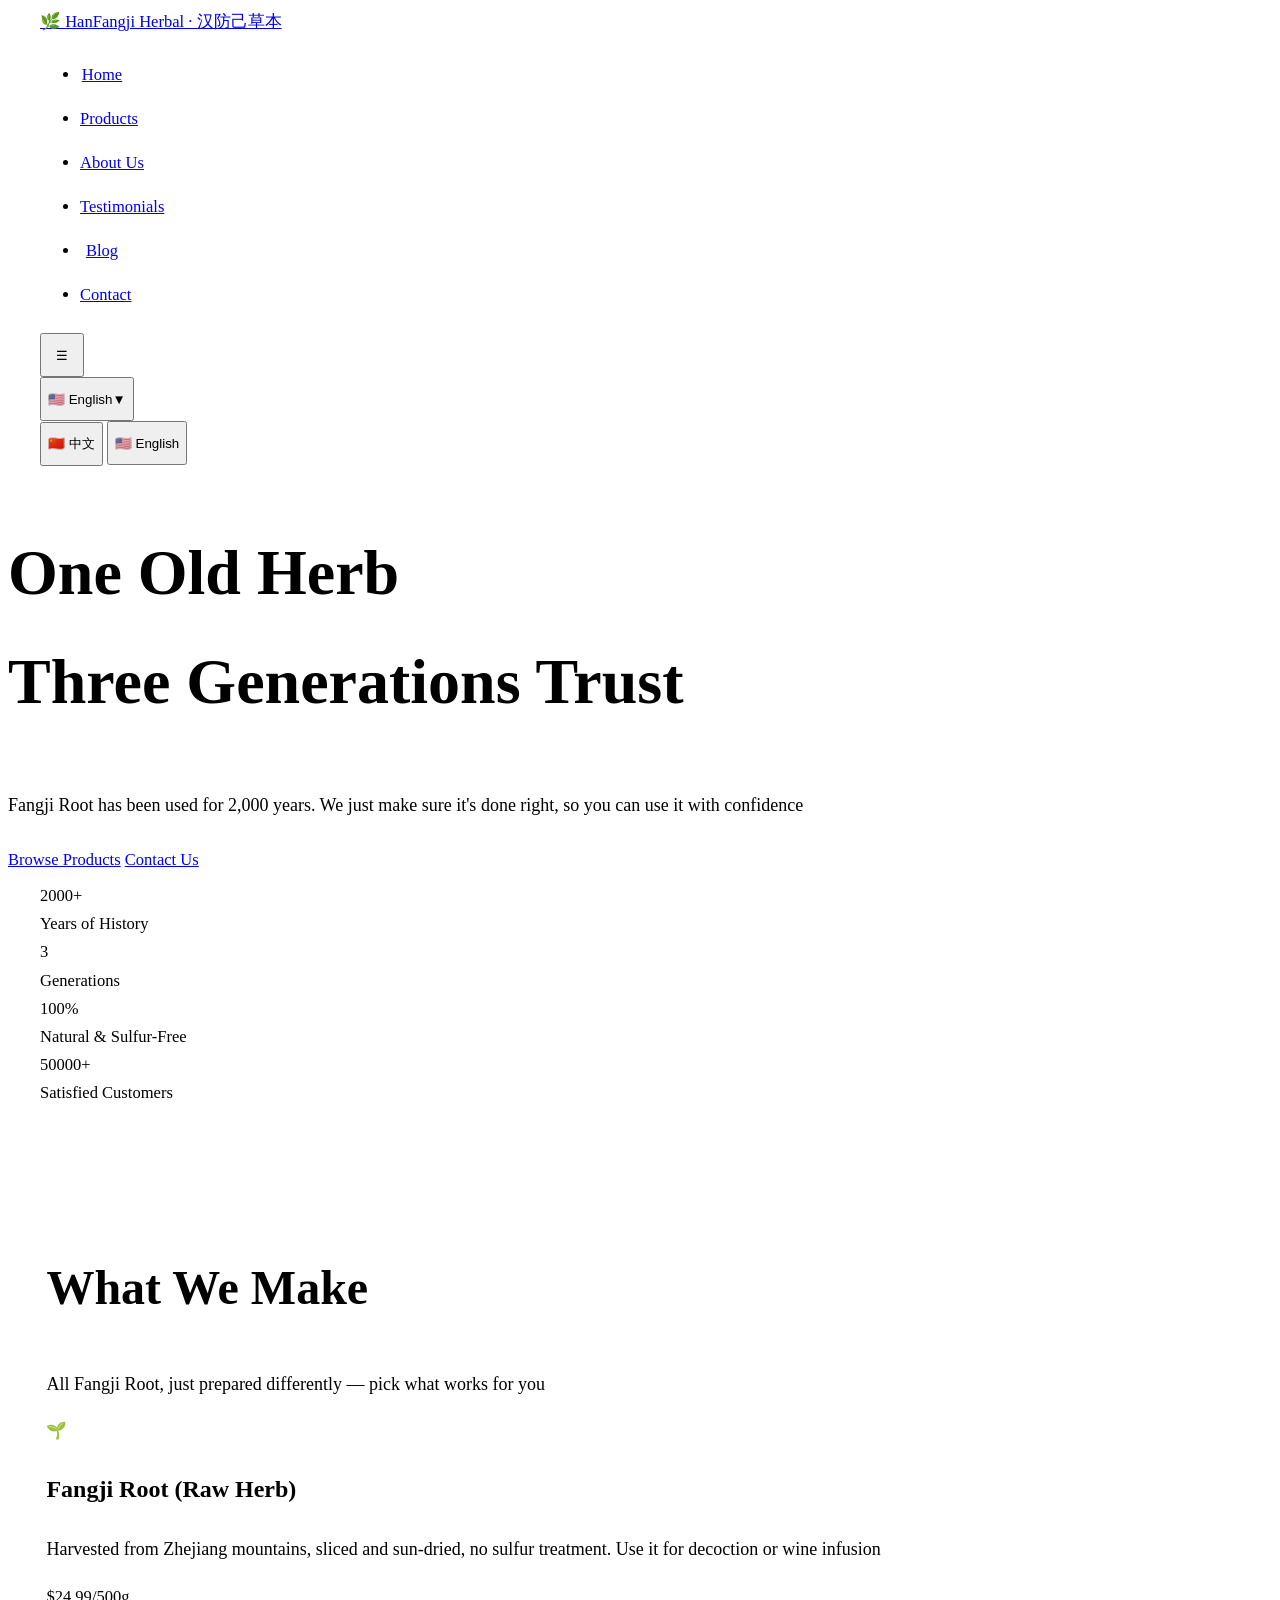
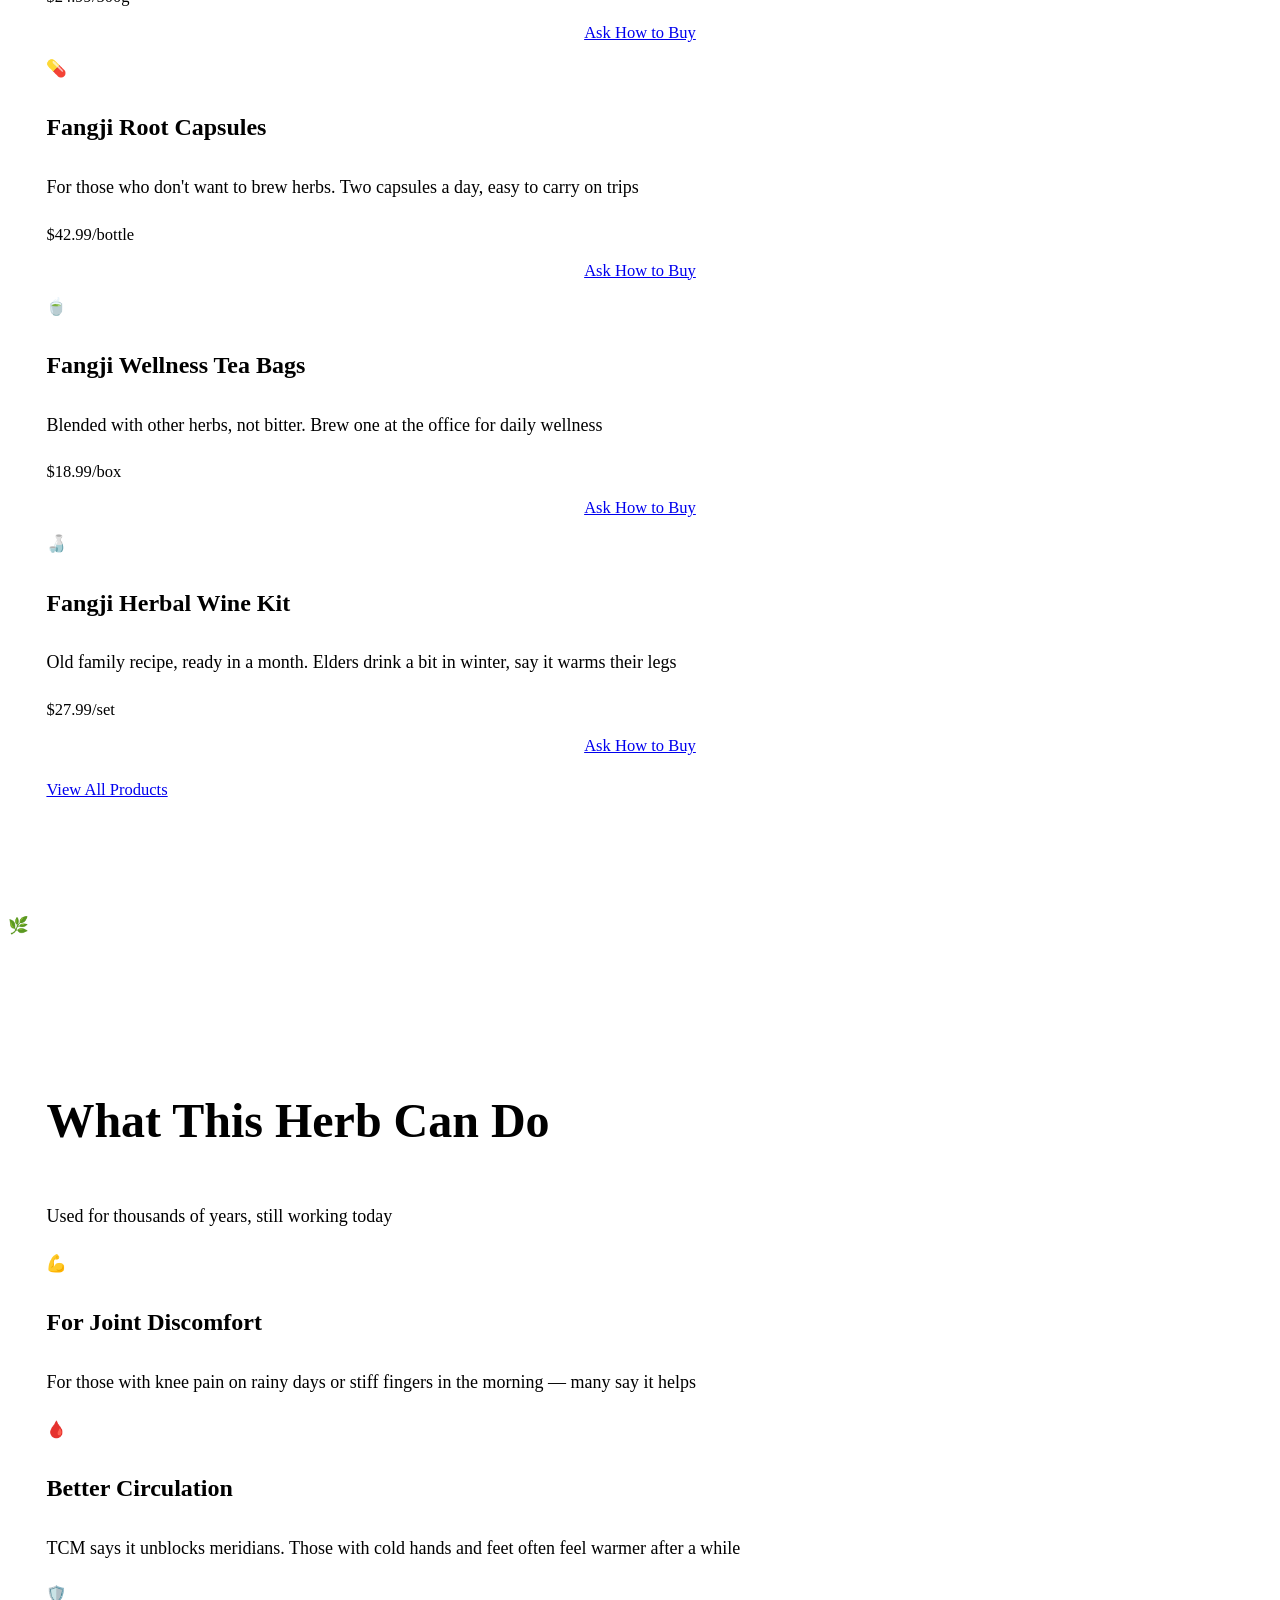
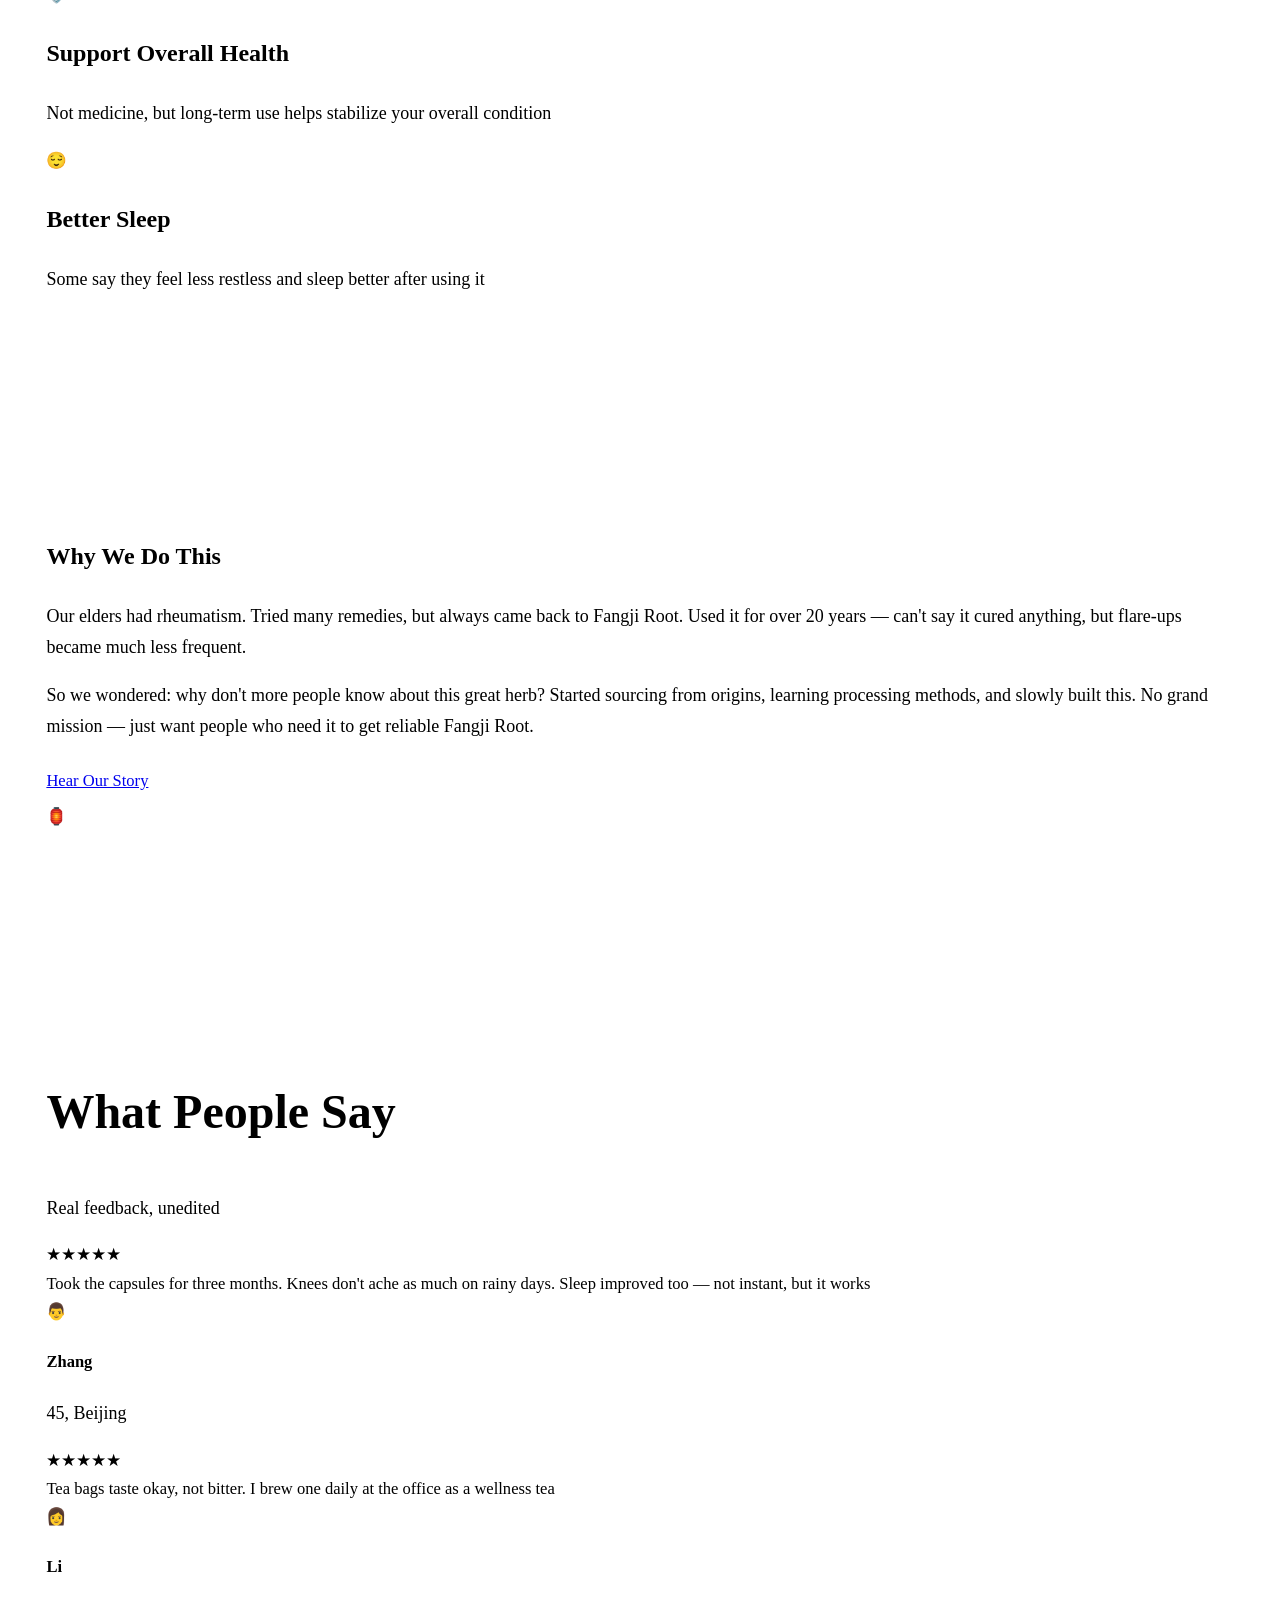
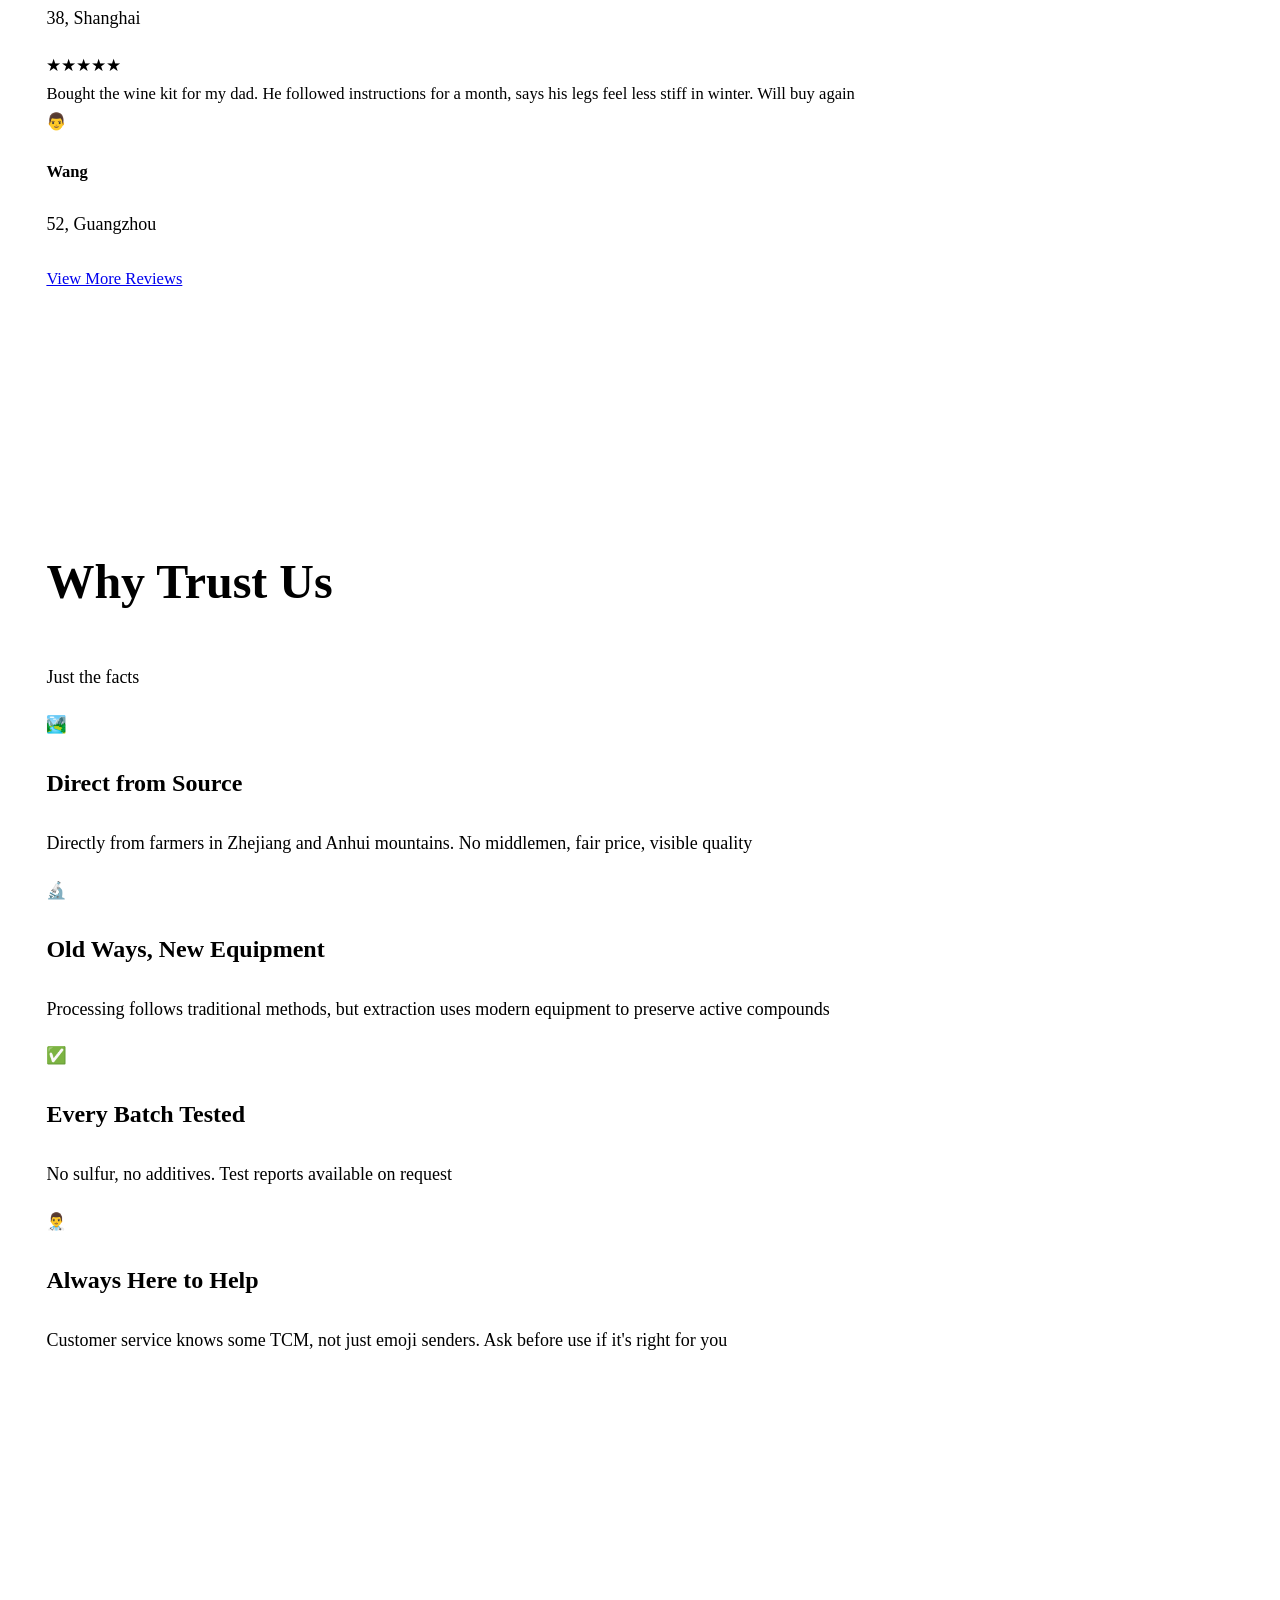
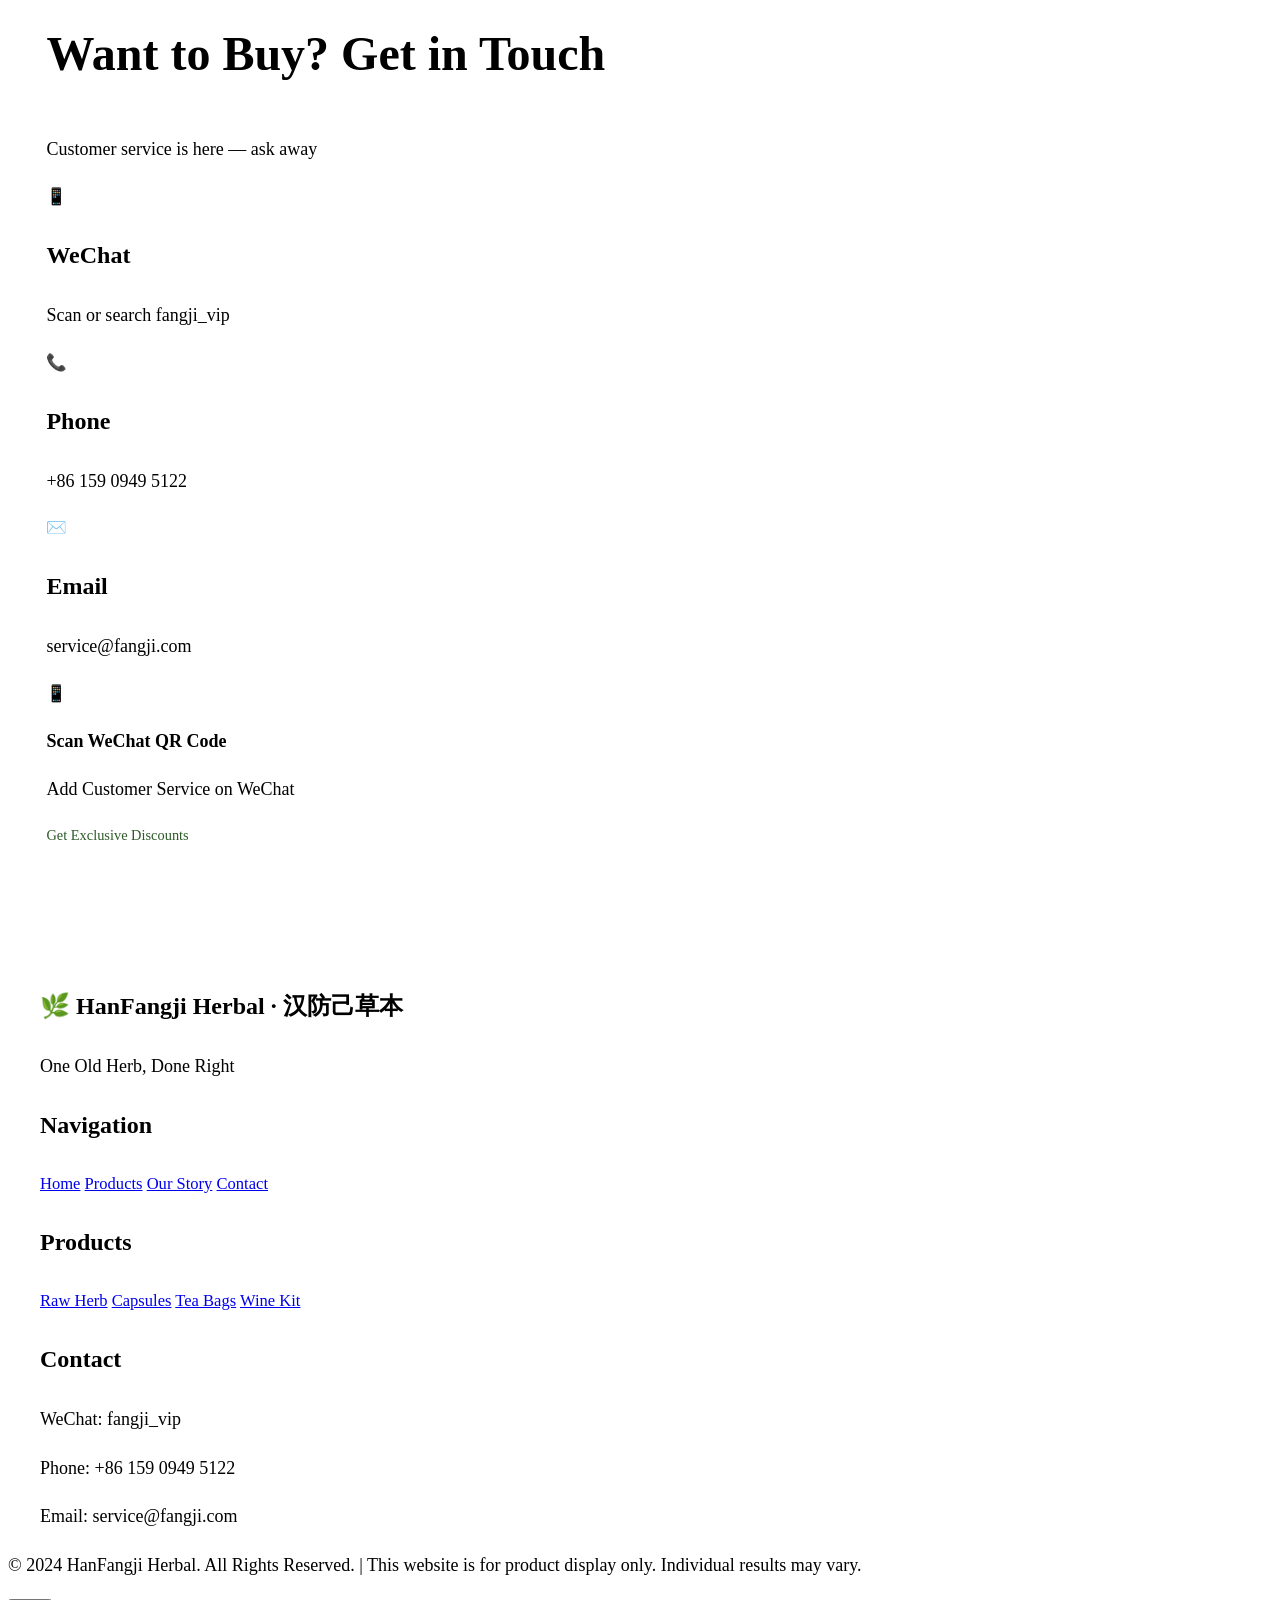
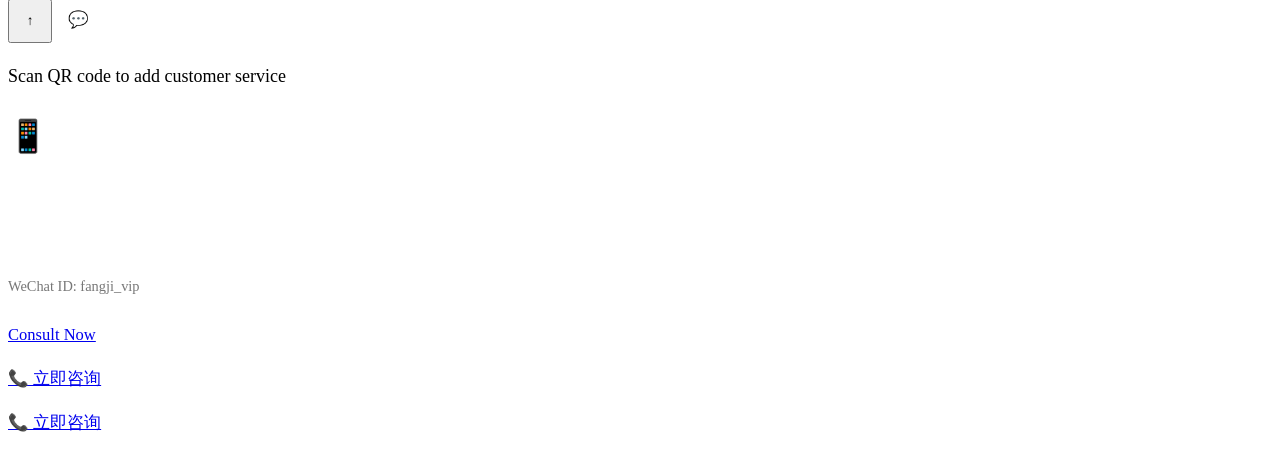
==== commit fbc6d8e7: "Responsive design - mobile & desktop optimization" ====
--- a/index.html
+++ b/index.html
@@ -13,6 +13,7 @@
   <meta name="twitter:card" content="summary_large_image">
   <title>HanFangji Herbal | 汉防己草本</title>
   <link rel="stylesheet" href="css/style.css">
+  <link rel="stylesheet" href="css/responsive.css">
 </head>
 <body>
   <!-- Navigation -->
@@ -330,6 +331,11 @@
     <a href="contact.html" class="btn btn-primary">📞 立即咨询</a>
   </div>
 
+  <!-- Mobile Fixed Bottom Bar -->
+  <div class="mobile-consult-btn">
+    <a href="contact.html" class="btn btn-primary">📞 立即咨询</a>
+  </div>
+
   <script src="js/main.js"></script>
   <script src="js/lang-switch.js"></script>
 </body>
--- a/css/style.css
+++ b/css/style.css
@@ -1,4 +1,4 @@
-/* 汉防己草本 - 主样式表 */
+﻿/* 汉防己草本 - 主样式表 */
 /* 高端中式养生 + 现代简约风格 (MUJI + 中药铺) */
 /* 响应式优化版本 - Mobile & Desktop */
 
@@ -50,1480 +50,4 @@
   --font-xl: clamp(1.5rem, 1vw + 1.25rem, 2rem);
   --font-2xl: clamp(2rem, 2vw + 1.5rem, 3rem);
   --font-3xl: clamp(2.5rem, 4vw + 2rem, 4rem);
-}
-
-/* 基础重置 */
-* {
-  margin: 0;
-  padding: 0;
-  box-sizing: border-box;
-}
-
-html {
-  scroll-behavior: smooth;
-  font-size: 16px;
-  -webkit-text-size-adjust: 100%;
-}
-
-body {
-  font-family: -apple-system, BlinkMacSystemFont, 'Segoe UI', 'Helvetica Neue', Arial, 'Microsoft YaHei', 'PingFang SC', sans-serif;
-  color: var(--text-dark);
-  line-height: 1.7;
-  background-color: var(--primary-beige);
-  background-image: 
-    repeating-linear-gradient(0deg, transparent, transparent 2px, rgba(139, 105, 20, 0.03) 2px, rgba(139, 105, 20, 0.03) 4px),
-    repeating-linear-gradient(90deg, transparent, transparent 2px, rgba(139, 105, 20, 0.03) 2px, rgba(139, 105, 20, 0.03) 4px);
-  background-size: 20px 20px;
-  overflow-x: hidden;
-  font-size: var(--font-base);
-}
-
-/* 标题字体 - 衬线字体 */
-h1, h2, h3, h4, h5, h6 {
-  font-family: Georgia, 'Times New Roman', 'STSong', serif;
-  font-weight: 600;
-  line-height: 1.3;
-  color: var(--primary-green);
-}
-
-h1 { font-size: var(--font-3xl); }
-h2 { font-size: var(--font-2xl); }
-h3 { font-size: var(--font-xl); }
-h4 { font-size: var(--font-lg); }
-
-p {
-  margin-bottom: var(--spacing-sm);
-  font-size: var(--font-base);
-  color: var(--text-medium);
-}
-
-a {
-  color: var(--primary-green);
-  text-decoration: none;
-  transition: all 0.3s ease;
-}
-
-a:hover {
-  color: var(--primary-gold);
-}
-
-/* 图片响应式 */
-img {
-  max-width: 100%;
-  height: auto;
-  display: block;
-}
-
-/* ========== 导航栏 ========== */
-.navbar {
-  background: transparent;
-  position: fixed;
-  width: 100%;
-  top: 0;
-  z-index: 1000;
-  transition: all 0.4s cubic-bezier(0.4, 0, 0.2, 1);
-  padding: var(--spacing-xs) 0;
-}
-
-.navbar.scrolled {
-  background: rgba(245, 240, 232, 0.98);
-  backdrop-filter: blur(10px);
-  box-shadow: var(--shadow-md);
-  padding: 0;
-}
-
-.nav-container {
-  max-width: 1200px;
-  margin: 0 auto;
-  padding: 0 20px;
-  display: flex;
-  justify-content: space-between;
-  align-items: center;
-  height: 80px;
-  transition: height 0.3s ease;
-}
-
-.navbar.scrolled .nav-container {
-  height: 70px;
-}
-
-.logo {
-  font-size: 1.5rem;
-  font-weight: bold;
-  color: var(--white);
-  text-decoration: none;
-  display: flex;
-  align-items: center;
-  gap: 0.75rem;
-  font-family: Georgia, serif;
-  transition: color 0.3s ease;
-  white-space: nowrap;
-}
-
-.navbar.scrolled .logo {
-  color: var(--primary-green);
-}
-
-.logo-icon {
-  font-size: 2.5rem;
-  filter: drop-shadow(0 2px 4px rgba(0,0,0,0.2));
-}
-
-.nav-links {
-  display: flex;
-  list-style: none;
-  gap: var(--spacing-md);
-}
-
-.nav-links a {
-  text-decoration: none;
-  color: var(--white);
-  font-weight: 500;
-  font-size: var(--font-sm);
-  transition: all 0.3s ease;
-  padding: 0.5rem 1rem;
-  border-radius: 20px;
-  position: relative;
-  min-height: 44px;
-  display: inline-flex;
-  align-items: center;
-}
-
-.navbar.scrolled .nav-links a {
-  color: var(--text-dark);
-}
-
-.nav-links a::after {
-  content: '';
-  position: absolute;
-  bottom: 0;
-  left: 50%;
-  width: 0;
-  height: 2px;
-  background: var(--primary-gold);
-  transition: all 0.3s ease;
-  transform: translateX(-50%);
-}
-
-.nav-links a:hover::after,
-.nav-links a.active::after {
-  width: 80%;
-}
-
-.nav-links a:hover,
-.nav-links a.active {
-  color: var(--light-gold);
-}
-
-.navbar.scrolled .nav-links a:hover,
-.navbar.scrolled .nav-links a.active {
-  color: var(--primary-green);
-}
-
-.mobile-menu-btn {
-  display: none;
-  background: none;
-  border: none;
-  font-size: 1.75rem;
-  cursor: pointer;
-  color: var(--white);
-  transition: color 0.3s ease;
-  padding: 8px;
-  min-width: 44px;
-  min-height: 44px;
-}
-
-.navbar.scrolled .mobile-menu-btn {
-  color: var(--primary-green);
-}
-
-/* ========== Hero 区域 ========== */
-.hero {
-  margin-top: 80px;
-  background: linear-gradient(135deg, var(--dark-green) 0%, var(--primary-green) 50%, var(--secondary-green) 100%);
-  padding: var(--spacing-xl) 20px;
-  text-align: center;
-  min-height: 90vh;
-  display: flex;
-  align-items: center;
-  justify-content: center;
-  position: relative;
-  overflow: hidden;
-}
-
-.hero::before {
-  content: '';
-  position: absolute;
-  top: 0;
-  left: 0;
-  right: 0;
-  bottom: 0;
-  background: 
-    radial-gradient(circle at 20% 80%, rgba(139, 105, 20, 0.15) 0%, transparent 50%),
-    radial-gradient(circle at 80% 20%, rgba(245, 240, 232, 0.1) 0%, transparent 50%);
-  pointer-events: none;
-}
-
-.hero::after {
-  content: '';
-  position: absolute;
-  bottom: -100px;
-  left: -100px;
-  width: 300px;
-  height: 300px;
-  background: radial-gradient(circle, rgba(139, 105, 20, 0.1) 0%, transparent 70%);
-  border-radius: 50%;
-  pointer-events: none;
-}
-
-.hero-content {
-  max-width: 900px;
-  position: relative;
-  z-index: 1;
-}
-
-.hero h1 {
-  font-size: clamp(2rem, 8vw, 4rem);
-  color: var(--primary-beige);
-  margin-bottom: var(--spacing-md);
-  line-height: 1.2;
-  text-shadow: 0 2px 8px rgba(0,0,0,0.3);
-  letter-spacing: 0.05em;
-}
-
-.hero h1 br {
-  display: block;
-  margin-bottom: 0.5rem;
-}
-
-.hero p {
-  font-size: clamp(1rem, 3vw, 1.35rem);
-  color: rgba(245, 240, 232, 0.9);
-  margin-bottom: var(--spacing-md);
-  max-width: 700px;
-  margin-left: auto;
-  margin-right: auto;
-  line-height: 1.8;
-}
-
-.hero-buttons {
-  display: flex;
-  gap: var(--spacing-sm);
-  justify-content: center;
-  flex-wrap: wrap;
-  margin-top: var(--spacing-md);
-}
-
-/* ========== 按钮样式 ========== */
-.btn {
-  display: inline-block;
-  padding: 1rem 2.5rem;
-  border-radius: 50px;
-  text-decoration: none;
-  font-weight: 600;
-  font-size: var(--font-sm);
-  cursor: pointer;
-  border: none;
-  transition: all 0.4s cubic-bezier(0.4, 0, 0.2, 1);
-  position: relative;
-  overflow: hidden;
-  letter-spacing: 0.02em;
-  min-height: 44px;
-  display: inline-flex;
-  align-items: center;
-  justify-content: center;
-}
-
-.btn::before {
-  content: '';
-  position: absolute;
-  top: 0;
-  left: -100%;
-  width: 100%;
-  height: 100%;
-  background: linear-gradient(90deg, transparent, rgba(255,255,255,0.2), transparent);
-  transition: left 0.6s ease;
-}
-
-.btn:hover::before {
-  left: 100%;
-}
-
-.btn-primary {
-  background: linear-gradient(135deg, var(--primary-gold) 0%, var(--secondary-gold) 100%);
-  color: var(--white);
-  box-shadow: 0 4px 16px rgba(139, 105, 20, 0.3);
-}
-
-.btn-primary:hover {
-  transform: translateY(-3px);
-  box-shadow: 0 8px 24px rgba(139, 105, 20, 0.4);
-}
-
-.btn-secondary {
-  background: transparent;
-  color: var(--primary-beige);
-  border: 2px solid var(--primary-beige);
-}
-
-.btn-secondary:hover {
-  background: var(--primary-beige);
-  color: var(--primary-green);
-  transform: translateY(-3px);
-}
-
-/* ========== 通用区块 ========== */
-.section {
-  padding: 80px 20px;
-  max-width: 1200px;
-  margin: 0 auto;
-}
-
-.section-header {
-  text-align: center;
-  margin-bottom: var(--spacing-lg);
-  max-width: 800px;
-  margin-left: auto;
-  margin-right: auto;
-}
-
-.section-header h2 {
-  font-size: clamp(1.75rem, 4vw, 3rem);
-  color: var(--primary-green);
-  margin-bottom: var(--spacing-sm);
-  position: relative;
-  display: inline-block;
-}
-
-.section-header h2::after {
-  content: '🌿';
-  display: block;
-  font-size: 1.5rem;
-  margin-top: 0.5rem;
-  opacity: 0.8;
-}
-
-.section-header p {
-  color: var(--text-light);
-  font-size: var(--font-lg);
-  max-width: 600px;
-  margin: 0 auto;
-}
-
-/* ========== 产品展示 ========== */
-.products-grid {
-  display: grid;
-  grid-template-columns: repeat(auto-fit, minmax(280px, 1fr));
-  gap: var(--spacing-md);
-  margin-bottom: var(--spacing-md);
-  max-width: 1200px;
-  margin-left: auto;
-  margin-right: auto;
-}
-
-.product-card {
-  background: var(--white);
-  border-radius: var(--border-radius-lg);
-  overflow: hidden;
-  box-shadow: var(--shadow-md);
-  transition: all 0.4s cubic-bezier(0.4, 0, 0.2, 1);
-  position: relative;
-  display: flex;
-  flex-direction: column;
-}
-
-.product-card:hover {
-  transform: translateY(-8px);
-  box-shadow: var(--shadow-hover);
-}
-
-.product-card::before {
-  content: '';
-  position: absolute;
-  top: 0;
-  left: 0;
-  right: 0;
-  height: 4px;
-  background: linear-gradient(90deg, var(--primary-green), var(--primary-gold));
-  opacity: 0;
-  transition: opacity 0.3s ease;
-}
-
-.product-card:hover::before {
-  opacity: 1;
-}
-
-.product-image {
-  width: 100%;
-  height: 280px;
-  background: linear-gradient(135deg, var(--light-green) 0%, var(--primary-beige) 100%);
-  display: flex;
-  align-items: center;
-  justify-content: center;
-  font-size: 5rem;
-  position: relative;
-  overflow: hidden;
-  flex-shrink: 0;
-}
-
-.product-image::before {
-  content: '';
-  position: absolute;
-  width: 200%;
-  height: 200%;
-  background: 
-    radial-gradient(circle at 30% 70%, rgba(45, 90, 39, 0.1) 0%, transparent 50%),
-    radial-gradient(circle at 70% 30%, rgba(139, 105, 20, 0.08) 0%, transparent 50%);
-  animation: float 6s ease-in-out infinite;
-}
-
-@keyframes float {
-  0%, 100% { transform: translate(0, 0) rotate(0deg); }
-  50% { transform: translate(-10px, -10px) rotate(5deg); }
-}
-
-.product-info {
-  padding: var(--spacing-md);
-  flex-grow: 1;
-  display: flex;
-  flex-direction: column;
-}
-
-.product-info h3 {
-  color: var(--primary-green);
-  margin-bottom: var(--spacing-xs);
-  font-size: var(--font-lg);
-  font-family: Georgia, serif;
-}
-
-.product-info p {
-  color: var(--text-medium);
-  margin-bottom: var(--spacing-sm);
-  font-size: var(--font-sm);
-  line-height: 1.7;
-  flex-grow: 1;
-}
-
-.product-price {
-  font-size: var(--font-xl);
-  color: var(--primary-gold);
-  font-weight: bold;
-  margin-bottom: var(--spacing-sm);
-  font-family: Georgia, serif;
-}
-
-/* ========== 数据展示 ========== */
-.stats-section {
-  background: linear-gradient(135deg, var(--primary-green) 0%, var(--dark-green) 100%);
-  padding: var(--spacing-lg) 20px;
-  position: relative;
-  overflow: hidden;
-}
-
-.stats-section::before {
-  content: '';
-  position: absolute;
-  top: 0;
-  left: 0;
-  right: 0;
-  bottom: 0;
-  background: url("data:image/svg+xml,%3Csvg width='60' height='60' viewBox='0 0 60 60' xmlns='http://www.w3.org/2000/svg'%3E%3Cg fill='none' fill-rule='evenodd'%3E%3Cg fill='%238B6914' fill-opacity='0.05'%3E%3Cpath d='M36 34v-4h-2v4h-4v2h4v4h2v-4h4v-2h-4zm0-30V0h-2v4h-4v2h4v4h2V6h4V4h-4zM6 34v-4H4v4H0v2h4v4h2v-4h4v-2H6zM6 4V0H4v4H0v2h4v4h2V6h4V4H6z'/%3E%3C/g%3E%3C/g%3E%3C/svg%3E");
-  opacity: 0.5;
-}
-
-.stats-grid {
-  display: grid;
-  grid-template-columns: repeat(auto-fit, minmax(200px, 1fr));
-  gap: var(--spacing-md);
-  max-width: 1200px;
-  margin: 0 auto;
-  position: relative;
-  z-index: 1;
-}
-
-.stat-card {
-  text-align: center;
-  padding: var(--spacing-md);
-  background: rgba(255, 255, 255, 0.1);
-  border-radius: var(--border-radius-lg);
-  backdrop-filter: blur(10px);
-  border: 1px solid rgba(255, 255, 255, 0.2);
-}
-
-.stat-number {
-  font-size: clamp(2rem, 5vw, 3.5rem);
-  font-weight: bold;
-  color: var(--light-gold);
-  font-family: Georgia, serif;
-  line-height: 1;
-  margin-bottom: 0.5rem;
-}
-
-.stat-label {
-  color: var(--primary-beige);
-  font-size: var(--font-base);
-  font-weight: 500;
-}
-
-/* ========== 功效介绍 ========== */
-.benefits {
-  background: linear-gradient(180deg, var(--secondary-beige) 0%, var(--primary-beige) 100%);
-}
-
-.benefits-grid {
-  display: grid;
-  grid-template-columns: repeat(auto-fit, minmax(280px, 1fr));
-  gap: var(--spacing-md);
-  max-width: 1200px;
-  margin: 0 auto;
-}
-
-.benefit-card {
-  background: var(--white);
-  padding: var(--spacing-md);
-  border-radius: var(--border-radius-lg);
-  text-align: center;
-  box-shadow: var(--shadow-sm);
-  transition: all 0.4s ease;
-  border: 1px solid var(--border-color);
-}
-
-.benefit-card:hover {
-  transform: translateY(-5px);
-  box-shadow: var(--shadow-md);
-  border-color: var(--primary-gold);
-}
-
-.benefit-icon {
-  font-size: 3.5rem;
-  margin-bottom: var(--spacing-sm);
-  display: block;
-}
-
-.benefit-card h3 {
-  color: var(--primary-green);
-  margin-bottom: var(--spacing-xs);
-  font-size: var(--font-lg);
-}
-
-.benefit-card p {
-  color: var(--text-light);
-  font-size: var(--font-sm);
-  line-height: 1.7;
-}
-
-/* ========== 关于我们 ========== */
-.about-content {
-  display: grid;
-  grid-template-columns: 1fr 1fr;
-  gap: var(--spacing-lg);
-  align-items: center;
-  max-width: 1200px;
-  margin: 0 auto;
-}
-
-.about-text h3 {
-  color: var(--primary-green);
-  font-size: var(--font-2xl);
-  margin-bottom: var(--spacing-md);
-  font-family: Georgia, serif;
-}
-
-.about-text p {
-  color: var(--text-medium);
-  margin-bottom: var(--spacing-sm);
-  line-height: 1.8;
-  font-size: var(--font-base);
-}
-
-.about-image {
-  background: linear-gradient(135deg, var(--light-green) 0%, var(--primary-beige) 100%);
-  height: 500px;
-  border-radius: var(--border-radius-xl);
-  display: flex;
-  align-items: center;
-  justify-content: center;
-  font-size: 8rem;
-  box-shadow: var(--shadow-lg);
-  position: relative;
-  overflow: hidden;
-}
-
-.about-image::before {
-  content: '';
-  position: absolute;
-  width: 150%;
-  height: 150%;
-  background: 
-    radial-gradient(circle at 20% 80%, rgba(45, 90, 39, 0.1) 0%, transparent 50%),
-    radial-gradient(circle at 80% 20%, rgba(139, 105, 20, 0.08) 0%, transparent 50%);
-  animation: float 8s ease-in-out infinite reverse;
-}
-
-/* ========== 客户见证 ========== */
-.testimonials {
-  background: linear-gradient(180deg, var(--primary-beige) 0%, var(--dark-beige) 100%);
-  position: relative;
-}
-
-.testimonials::before {
-  content: '';
-  position: absolute;
-  top: -50px;
-  left: 0;
-  right: 0;
-  height: 50px;
-  background: url("data:image/svg+xml,%3Csvg xmlns='http://www.w3.org/2000/svg' viewBox='0 0 1200 120' preserveAspectRatio='none'%3E%3Cpath d='M321.39,56.44c58-10.79,114.16-30.13,172-41.86,82.39-16.72,168.19-17.73,250.45-.39C823.78,31,906.67,72,985.66,92.83c70.05,18.48,146.53,26.09,214.34,3V0H0V27.35A600.21,600.21,0,0,0,321.39,56.44Z' fill='%23F5F0E8'/%3E%3C/svg%3E");
-  background-size: cover;
-  background-repeat: no-repeat;
-}
-
-.testimonials-grid {
-  display: grid;
-  grid-template-columns: repeat(auto-fit, minmax(280px, 1fr));
-  gap: var(--spacing-md);
-  max-width: 1200px;
-  margin: 0 auto;
-}
-
-.testimonial-card {
-  background: var(--white);
-  padding: var(--spacing-md);
-  border-radius: var(--border-radius-lg);
-  box-shadow: var(--shadow-md);
-  transition: all 0.3s ease;
-  border: 1px solid var(--border-color);
-}
-
-.testimonial-card:hover {
-  transform: translateY(-5px);
-  box-shadow: var(--shadow-lg);
-}
-
-.testimonial-content {
-  font-style: italic;
-  color: var(--text-medium);
-  margin-bottom: var(--spacing-md);
-  line-height: 1.8;
-  font-size: var(--font-base);
-  position: relative;
-  padding-left: 1.5rem;
-  border-left: 3px solid var(--primary-gold);
-}
-
-.testimonial-author {
-  display: flex;
-  align-items: center;
-  gap: var(--spacing-sm);
-}
-
-.author-avatar {
-  width: 60px;
-  height: 60px;
-  border-radius: 50%;
-  background: linear-gradient(135deg, var(--light-green), var(--light-gold));
-  display: flex;
-  align-items: center;
-  justify-content: center;
-  font-size: 1.75rem;
-  box-shadow: var(--shadow-sm);
-  flex-shrink: 0;
-}
-
-.author-info h4 {
-  color: var(--primary-green);
-  font-size: var(--font-base);
-  font-family: Georgia, serif;
-  margin-bottom: 0.25rem;
-}
-
-.author-info p {
-  color: var(--text-light);
-  font-size: var(--font-xs);
-  margin: 0;
-}
-
-.star-rating {
-  color: var(--primary-gold);
-  font-size: 1.2rem;
-  margin-bottom: var(--spacing-sm);
-}
-
-/* ========== 联系我们 ========== */
-.contact {
-  text-align: center;
-  background: var(--secondary-beige);
-}
-
-.contact-content {
-  display: grid;
-  grid-template-columns: repeat(auto-fit, minmax(280px, 1fr));
-  gap: var(--spacing-md);
-  margin-top: var(--spacing-md);
-  max-width: 1000px;
-  margin-left: auto;
-  margin-right: auto;
-}
-
-.contact-card {
-  background: var(--white);
-  padding: var(--spacing-md);
-  border-radius: var(--border-radius-lg);
-  box-shadow: var(--shadow-sm);
-  transition: all 0.3s ease;
-}
-
-.contact-card:hover {
-  transform: translateY(-5px);
-  box-shadow: var(--shadow-md);
-}
-
-.contact-icon {
-  font-size: 3rem;
-  margin-bottom: var(--spacing-sm);
-}
-
-.contact-card h3 {
-  color: var(--primary-green);
-  margin-bottom: var(--spacing-xs);
-  font-size: var(--font-lg);
-}
-
-.contact-card p {
-  color: var(--text-light);
-  font-size: var(--font-sm);
-}
-
-.qr-section {
-  margin-top: var(--spacing-lg);
-  padding: var(--spacing-lg);
-  background: var(--white);
-  border-radius: var(--border-radius-xl);
-  box-shadow: var(--shadow-lg);
-  max-width: 450px;
-  margin-left: auto;
-  margin-right: auto;
-}
-
-.qr-code {
-  width: 220px;
-  height: 220px;
-  background: linear-gradient(135deg, var(--light-green), var(--light-gold));
-  margin: 0 auto var(--spacing-sm);
-  display: flex;
-  align-items: center;
-  justify-content: center;
-  font-size: 4rem;
-  border-radius: var(--border-radius);
-  box-shadow: var(--shadow-md);
-}
-
-/* ========== 页脚 ========== */
-.footer {
-  background: linear-gradient(135deg, var(--dark-green) 0%, var(--primary-green) 100%);
-  color: var(--primary-beige);
-  padding: 80px 20px 40px;
-  position: relative;
-}
-
-.footer::before {
-  content: '';
-  position: absolute;
-  top: 0;
-  left: 0;
-  right: 0;
-  height: 3px;
-  background: linear-gradient(90deg, var(--primary-gold), var(--light-gold), var(--primary-gold));
-}
-
-.footer-content {
-  max-width: 1200px;
-  margin: 0 auto;
-  display: grid;
-  grid-template-columns: repeat(auto-fit, minmax(250px, 1fr));
-  gap: var(--spacing-lg);
-}
-
-.footer-section h3 {
-  color: var(--light-gold);
-  margin-bottom: var(--spacing-sm);
-  font-size: var(--font-lg);
-  font-family: Georgia, serif;
-}
-
-.footer-section p,
-.footer-section a {
-  color: rgba(245, 240, 232, 0.8);
-  text-decoration: none;
-  display: block;
-  margin-bottom: var(--spacing-xs);
-  font-size: var(--font-sm);
-  line-height: 1.8;
-}
-
-.footer-section a:hover {
-  color: var(--light-gold);
-  padding-left: 0.5rem;
-}
-
-.footer-bottom {
-  max-width: 1200px;
-  margin: var(--spacing-md) auto 0;
-  padding-top: var(--spacing-md);
-  border-top: 1px solid rgba(245, 240, 232, 0.2);
-  text-align: center;
-  font-size: var(--font-xs);
-  color: rgba(245, 240, 232, 0.6);
-}
-
-/* ========== 返回顶部按钮 ========== */
-.back-to-top {
-  position: fixed;
-  bottom: 30px;
-  right: 30px;
-  width: 50px;
-  height: 50px;
-  background: linear-gradient(135deg, var(--primary-gold) 0%, var(--secondary-gold) 100%);
-  color: var(--white);
-  border-radius: 50%;
-  display: flex;
-  align-items: center;
-  justify-content: center;
-  font-size: 1.5rem;
-  cursor: pointer;
-  box-shadow: var(--shadow-md);
-  opacity: 0;
-  visibility: hidden;
-  transform: translateY(20px);
-  transition: all 0.4s ease;
-  z-index: 999;
-  border: none;
-  min-width: 44px;
-  min-height: 44px;
-}
-
-.back-to-top.show {
-  opacity: 1;
-  visibility: visible;
-  transform: translateY(0);
-}
-
-.back-to-top:hover {
-  background: linear-gradient(135deg, var(--secondary-gold) 0%, var(--primary-gold) 100%);
-  transform: translateY(-5px);
-  box-shadow: var(--shadow-lg);
-}
-
-/* ========== 底部固定咨询按钮 (移动端) ========== */
-.mobile-consult-btn {
-  display: none;
-  position: fixed;
-  bottom: 0;
-  left: 0;
-  right: 0;
-  background: var(--white);
-  padding: var(--spacing-sm);
-  box-shadow: 0 -4px 20px rgba(0,0,0,0.1);
-  z-index: 998;
-}
-
-.mobile-consult-btn .btn {
-  width: 100%;
-  text-align: center;
-}
-
-/* ========== 浮动微信按钮 ========== */
-.wechat-float {
-  position: fixed;
-  bottom: 100px;
-  right: 30px;
-  background: linear-gradient(135deg, #07c160 0%, #06ad56 100%);
-  color: white;
-  width: 60px;
-  height: 60px;
-  border-radius: 50%;
-  display: flex;
-  align-items: center;
-  justify-content: center;
-  font-size: 2rem;
-  box-shadow: 0 4px 20px rgba(7, 193, 96, 0.4);
-  cursor: pointer;
-  z-index: 999;
-  transition: all 0.4s ease;
-  min-width: 44px;
-  min-height: 44px;
-}
-
-.wechat-float:hover {
-  transform: scale(1.1) rotate(10deg);
-  box-shadow: 0 8px 30px rgba(7, 193, 96, 0.5);
-}
-
-.wechat-popup {
-  position: fixed;
-  bottom: 170px;
-  right: 30px;
-  background: var(--white);
-  padding: var(--spacing-md);
-  border-radius: var(--border-radius-lg);
-  box-shadow: var(--shadow-lg);
-  display: none;
-  z-index: 999;
-  text-align: center;
-  border: 1px solid var(--border-color);
-  max-width: calc(100vw - 40px);
-}
-
-.wechat-popup.show {
-  display: block;
-  animation: slideUp 0.3s ease;
-}
-
-@keyframes slideUp {
-  from {
-    opacity: 0;
-    transform: translateY(20px);
-  }
-  to {
-    opacity: 1;
-    transform: translateY(0);
-  }
-}
-
-.wechat-popup p {
-  margin-bottom: var(--spacing-xs);
-  color: var(--text-dark);
-  font-weight: 600;
-  font-size: var(--font-sm);
-}
-
-/* ========== 语言切换器 ========== */
-.lang-switcher {
-  position: relative;
-  margin-left: var(--spacing-sm);
-}
-
-.lang-toggle {
-  background: rgba(255, 255, 255, 0.2);
-  border: 1px solid rgba(255, 255, 255, 0.3);
-  color: var(--white);
-  padding: 0.5rem 1rem;
-  border-radius: 20px;
-  cursor: pointer;
-  font-size: 0.9rem;
-  font-weight: 500;
-  display: flex;
-  align-items: center;
-  gap: 0.5rem;
-  transition: all 0.3s ease;
-  min-height: 44px;
-}
-
-.navbar.scrolled .lang-toggle {
-  background: var(--light-green);
-  border-color: var(--primary-green);
-  color: var(--primary-green);
-}
-
-.lang-toggle:hover {
-  background: rgba(255, 255, 255, 0.3);
-}
-
-.navbar.scrolled .lang-toggle:hover {
-  background: var(--primary-green);
-  color: var(--white);
-}
-
-.lang-arrow {
-  font-size: 0.7rem;
-  transition: transform 0.3s ease;
-}
-
-.lang-dropdown {
-  position: absolute;
-  top: 100%;
-  right: 0;
-  background: var(--white);
-  border: 1px solid var(--border-color);
-  border-radius: var(--border-radius);
-  box-shadow: var(--shadow-lg);
-  min-width: 150px;
-  margin-top: 0.5rem;
-  opacity: 0;
-  visibility: hidden;
-  transform: translateY(-10px);
-  transition: all 0.3s ease;
-  z-index: 1001;
-}
-
-.lang-dropdown.show {
-  opacity: 1;
-  visibility: visible;
-  transform: translateY(0);
-}
-
-.lang-dropdown button {
-  width: 100%;
-  padding: 0.75rem 1rem;
-  border: none;
-  background: transparent;
-  text-align: left;
-  cursor: pointer;
-  font-size: 0.9rem;
-  color: var(--text-dark);
-  transition: background 0.2s ease;
-  min-height: 44px;
-}
-
-.lang-dropdown button:hover {
-  background: var(--light-green);
-}
-
-.lang-dropdown button:first-child {
-  border-radius: var(--border-radius) var(--border-radius) 0 0;
-}
-
-.lang-dropdown button:last-child {
-  border-radius: 0 0 var(--border-radius) var(--border-radius);
-}
-
-/* ========== 分隔线装饰 ========== */
-.divider-leaf {
-  display: flex;
-  align-items: center;
-  justify-content: center;
-  margin: var(--spacing-lg) 0;
-  opacity: 0.6;
-}
-
-.divider-leaf::before,
-.divider-leaf::after {
-  content: '';
-  flex: 1;
-  height: 1px;
-  background: linear-gradient(90deg, transparent, var(--primary-gold), transparent);
-}
-
-.divider-leaf span {
-  padding: 0 var(--spacing-sm);
-  font-size: 1.5rem;
-  color: var(--primary-gold);
-}
-
-/* ========== 表格响应式 ========== */
-.table-wrapper {
-  overflow-x: auto;
-  -webkit-overflow-scrolling: touch;
-  margin: var(--spacing-md) 0;
-}
-
-table {
-  width: 100%;
-  border-collapse: collapse;
-  min-width: 600px;
-}
-
-/* ========== 响应式设计 - 平板 (1024px) ========== */
-@media (max-width: 1024px) {
-  :root {
-    --spacing-xl: 6rem;
-    --spacing-lg: 4rem;
-    --spacing-md: 2.5rem;
-  }
-  
-  .nav-container {
-    padding: 0 16px;
-  }
-  
-  .section {
-    padding: 60px 16px;
-  }
-  
-  .about-content {
-    grid-template-columns: 1fr;
-    gap: var(--spacing-md);
-  }
-  
-  .about-image {
-    height: 400px;
-    order: -1;
-  }
-  
-  .products-grid,
-  .benefits-grid,
-  .testimonials-grid {
-    grid-template-columns: repeat(2, 1fr);
-  }
-  
-  .footer-content {
-    grid-template-columns: repeat(2, 1fr);
-  }
-}
-
-/* ========== 响应式设计 - 手机横屏/小平板 (768px) ========== */
-@media (max-width: 768px) {
-  :root {
-    --font-base: 0.9375rem;
-    --spacing-xl: 4rem;
-    --spacing-lg: 3rem;
-    --spacing-md: 2rem;
-  }
-  
-  .nav-links {
-    display: none;
-    position: absolute;
-    top: 80px;
-    left: 0;
-    right: 0;
-    background: var(--primary-beige);
-    flex-direction: column;
-    padding: var(--spacing-md);
-    box-shadow: var(--shadow-lg);
-    gap: var(--spacing-xs);
-  }
-
-  .nav-links.active {
-    display: flex;
-  }
-
-  .nav-links a {
-    color: var(--text-dark);
-    padding: 1rem;
-    border-radius: 8px;
-    width: 100%;
-    display: flex;
-  }
-
-  .nav-links a::after {
-    display: none;
-  }
-
-  .mobile-menu-btn {
-    display: block;
-  }
-
-  .hero {
-    min-height: 70vh;
-    padding: 60px 16px;
-  }
-
-  .hero h1 {
-    font-size: clamp(1.75rem, 6vw, 2.5rem);
-  }
-
-  .hero p {
-    font-size: clamp(0.9375rem, 2.5vw, 1.125rem);
-  }
-
-  .section {
-    padding: 60px 16px;
-  }
-
-  .section-header h2 {
-    font-size: clamp(1.5rem, 4vw, 2rem);
-  }
-
-  .hero-buttons {
-    flex-direction: column;
-    align-items: stretch;
-    gap: var(--spacing-xs);
-  }
-
-  .btn {
-    width: 100%;
-    text-align: center;
-  }
-
-  .products-grid,
-  .benefits-grid,
-  .testimonials-grid {
-    grid-template-columns: 1fr;
-    gap: var(--spacing-sm);
-  }
-
-  .product-card {
-    margin-bottom: 0;
-  }
-
-  .stats-grid {
-    grid-template-columns: repeat(2, 1fr);
-    gap: var(--spacing-sm);
-  }
-
-  .stat-card {
-    padding: var(--spacing-sm);
-  }
-
-  .footer-content {
-    grid-template-columns: 1fr;
-    gap: var(--spacing-md);
-    text-align: center;
-  }
-
-  .footer-section a:hover {
-    padding-left: 0;
-  }
-
-  /* 移动端底部固定按钮 */
-  .mobile-consult-btn {
-    display: block;
-  }
-  
-  .wechat-float {
-    bottom: 80px;
-    right: 20px;
-    width: 50px;
-    height: 50px;
-    font-size: 1.5rem;
-  }
-  
-  .wechat-popup {
-    bottom: 140px;
-    right: 20px;
-    left: 20px;
-    max-width: none;
-  }
-  
-  .back-to-top {
-    bottom: 100px;
-    right: 20px;
-    width: 45px;
-    height: 45px;
-    font-size: 1.2rem;
-  }
-
-  .about-image {
-    height: 300px;
-  }
-
-  .qr-code {
-    width: 180px;
-    height: 180px;
-    font-size: 3rem;
-  }
-}
-
-/* ========== 响应式设计 - 手机竖屏 (480px) ========== */
-@media (max-width: 480px) {
-  :root {
-    --font-base: 0.9375rem;
-    --spacing-lg: 2.5rem;
-    --spacing-md: 1.5rem;
-  }
-
-  .hero {
-    min-height: 60vh;
-    padding: 50px 16px;
-  }
-
-  .hero h1 {
-    font-size: clamp(1.5rem, 5vw, 2rem);
-  }
-
-  .hero p {
-    font-size: 0.9375rem;
-  }
-
-  .nav-container {
-    padding: 0 16px;
-    height: 70px;
-  }
-
-  .navbar.scrolled .nav-container {
-    height: 65px;
-  }
-
-  .logo {
-    font-size: 1.25rem;
-  }
-
-  .logo-icon {
-    font-size: 2rem;
-  }
-
-  .stats-grid {
-    grid-template-columns: 1fr;
-    gap: var(--spacing-xs);
-  }
-
-  .stat-card {
-    padding: var(--spacing-sm);
-  }
-
-  .stat-number {
-    font-size: clamp(1.75rem, 4vw, 2.5rem);
-  }
-
-  .section {
-    padding: 50px 16px;
-  }
-
-  .section-header h2 {
-    font-size: clamp(1.5rem, 4vw, 1.75rem);
-  }
-
-  .product-image {
-    height: 220px;
-    font-size: 4rem;
-  }
-
-  .product-info {
-    padding: var(--spacing-sm);
-  }
-
-  .product-info h3 {
-    font-size: 1.25rem;
-  }
-
-  .product-info p {
-    font-size: 0.875rem;
-  }
-
-  .product-price {
-    font-size: 1.25rem;
-  }
-
-  .benefit-icon {
-    font-size: 2.5rem;
-  }
-
-  .benefit-card h3 {
-    font-size: 1.125rem;
-  }
-
-  .testimonial-content {
-    font-size: 0.875rem;
-    padding-left: 1rem;
-  }
-
-  .author-avatar {
-    width: 50px;
-    height: 50px;
-    font-size: 1.5rem;
-  }
-
-  .qr-section {
-    padding: var(--spacing-md);
-  }
-
-  .qr-code {
-    width: 160px;
-    height: 160px;
-    font-size: 2.5rem;
-  }
-
-  .footer {
-    padding: 60px 16px 30px;
-  }
-
-  .footer-section h3 {
-    font-size: 1.125rem;
-  }
-
-  .footer-section p,
-  .footer-section a {
-    font-size: 0.875rem;
-  }
-
-  .back-to-top {
-    bottom: 90px;
-    right: 16px;
-    width: 44px;
-    height: 44px;
-  }
-
-  .wechat-float {
-    bottom: 75px;
-    right: 16px;
-    width: 44px;
-    height: 44px;
-    font-size: 1.25rem;
-  }
-
-  .wechat-popup {
-    bottom: 130px;
-    right: 16px;
-    left: 16px;
-    padding: var(--spacing-sm);
-  }
-
-  .mobile-consult-btn {
-    padding: 12px 16px;
-  }
-
-  .lang-toggle {
-    padding: 0.4rem 0.8rem;
-    font-size: 0.85rem;
-  }
-}
-
-/* ========== 动画 ========== */
-@keyframes fadeIn {
-  from {
-    opacity: 0;
-    transform: translateY(30px);
-  }
-  to {
-    opacity: 1;
-    transform: translateY(0);
-  }
-}
-
-@keyframes fadeInUp {
-  from {
-    opacity: 0;
-    transform: translateY(40px);
-  }
-  to {
-    opacity: 1;
-    transform: translateY(0);
-  }
-}
-
-.fade-in {
-  animation: fadeIn 0.8s ease-out;
-}
-
-.fade-in-up {
-  animation: fadeInUp 0.8s ease-out;
-}
-
-.animate-on-scroll {
-  opacity: 0;
-  transform: translateY(30px);
-  transition: all 0.6s ease;
-}
-
-.animate-on-scroll.animated {
-  opacity: 1;
-  transform: translateY(0);
-}
-
-img[data-src] {
-  background: linear-gradient(135deg, var(--light-green), var(--light-gold));
-  min-height: 200px;
-}
-
-img.loaded {
-  background: transparent;
-}
-
-/* 辅助类 */
-.text-center { text-align: center; }
-.mt-md { margin-top: var(--spacing-md); }
-.mb-md { margin-bottom: var(--spacing-md); }
-
-/* 触摸优化 */
-@media (hover: none) and (pointer: coarse) {
-  .product-card:hover,
-  .benefit-card:hover,
-  .testimonial-card:hover,
-  .contact-card:hover {
-    transform: none;
-  }
-  
-  .btn:hover,
-  .nav-links a:hover {
-    transform: none;
-  }
-}
+}
--- a/css/responsive.css
+++ b/css/responsive.css
@@ -0,0 +1,335 @@
+/* 响应式优化样式 - Responsive Design Additions */
+/* 断点：480px (手机竖屏), 768px (手机横屏), 1024px (平板), 1025px+ (电脑) */
+
+/* 基础响应式设置 */
+html {
+  -webkit-text-size-adjust: 100%;
+}
+
+body {
+  font-size: clamp(0.9375rem, 0.2vw + 0.875rem, 1.0625rem);
+  line-height: 1.7;
+}
+
+/* 图片响应式 */
+img {
+  max-width: 100%;
+  height: auto;
+  display: block;
+}
+
+/* 容器最大宽度 */
+.nav-container,
+.section,
+.products-grid,
+.benefits-grid,
+.testimonials-grid,
+.footer-content,
+.stats-grid {
+  max-width: 1200px;
+  margin-left: auto;
+  margin-right: auto;
+}
+
+/* 触摸区域最小尺寸 */
+.btn,
+.nav-links a,
+.mobile-menu-btn,
+.lang-toggle,
+.lang-dropdown button,
+.back-to-top,
+.wechat-float,
+.social-link {
+  min-height: 44px;
+  min-width: 44px;
+  display: inline-flex;
+  align-items: center;
+  justify-content: center;
+}
+
+/* 字体响应式缩放 */
+h1 { font-size: clamp(2rem, 6vw, 4rem); }
+h2 { font-size: clamp(1.75rem, 4vw, 3rem); }
+h3 { font-size: clamp(1.25rem, 2vw, 1.5rem); }
+p { font-size: clamp(0.9375rem, 1.5vw, 1.125rem); }
+
+/* 间距响应式 */
+.section {
+  padding: clamp(60px, 10vw, 100px) clamp(16px, 3vw, 40px);
+}
+
+/* 产品网格响应式 */
+.products-grid,
+.benefits-grid,
+.testimonials-grid {
+  grid-template-columns: repeat(auto-fit, minmax(280px, 1fr));
+  gap: clamp(20px, 3vw, 40px);
+}
+
+/* ========== 平板 (1024px) ========== */
+@media (max-width: 1024px) {
+  .nav-container {
+    padding: 0 16px;
+  }
+  
+  .about-content {
+    grid-template-columns: 1fr;
+    gap: 40px;
+  }
+  
+  .about-image {
+    height: 400px;
+    order: -1;
+  }
+  
+  .products-grid,
+  .benefits-grid,
+  .testimonials-grid {
+    grid-template-columns: repeat(2, 1fr);
+  }
+  
+  .footer-content {
+    grid-template-columns: repeat(2, 1fr);
+  }
+}
+
+/* ========== 手机横屏/小平板 (768px) ========== */
+@media (max-width: 768px) {
+  /* 导航栏移动端 */
+  .nav-links {
+    display: none;
+    position: absolute;
+    top: 80px;
+    left: 0;
+    right: 0;
+    background: var(--primary-beige);
+    flex-direction: column;
+    padding: 30px;
+    box-shadow: 0 8px 32px rgba(45, 90, 39, 0.16);
+    gap: 10px;
+  }
+
+  .nav-links.active {
+    display: flex;
+  }
+
+  .nav-links a {
+    color: var(--text-dark);
+    padding: 16px;
+    border-radius: 8px;
+    width: 100%;
+    display: flex;
+  }
+
+  .mobile-menu-btn {
+    display: block;
+  }
+
+  /* Hero 区域移动端 */
+  .hero {
+    min-height: 70vh;
+    padding: 60px 16px;
+  }
+
+  .hero h1 {
+    font-size: clamp(1.75rem, 6vw, 2.5rem);
+  }
+
+  .hero p {
+    font-size: clamp(0.9375rem, 2.5vw, 1.125rem);
+  }
+
+  .hero-buttons {
+    flex-direction: column;
+    align-items: stretch;
+    gap: 15px;
+  }
+
+  .btn {
+    width: 100%;
+    text-align: center;
+  }
+
+  /* 网格单列 */
+  .products-grid,
+  .benefits-grid,
+  .testimonials-grid,
+  .contact-content {
+    grid-template-columns: 1fr;
+  }
+
+  /* 数据统计 */
+  .stats-grid {
+    grid-template-columns: repeat(2, 1fr);
+    gap: 15px;
+  }
+
+  /* 页脚 */
+  .footer-content {
+    grid-template-columns: 1fr;
+    gap: 30px;
+    text-align: center;
+  }
+
+  .footer-section a:hover {
+    padding-left: 0;
+  }
+
+  /* 移动端底部固定按钮 */
+  .mobile-consult-btn {
+    display: block;
+  }
+  
+  .wechat-float {
+    bottom: 80px;
+    right: 20px;
+    width: 50px;
+    height: 50px;
+    font-size: 1.5rem;
+  }
+  
+  .wechat-popup {
+    bottom: 140px;
+    right: 20px;
+    left: 20px;
+    max-width: none;
+  }
+  
+  .back-to-top {
+    bottom: 100px;
+    right: 20px;
+    width: 45px;
+    height: 45px;
+    font-size: 1.2rem;
+  }
+
+  .about-image {
+    height: 300px;
+  }
+}
+
+/* ========== 手机竖屏 (480px) ========== */
+@media (max-width: 480px) {
+  .hero {
+    min-height: 60vh;
+    padding: 50px 16px;
+  }
+
+  .hero h1 {
+    font-size: clamp(1.5rem, 5vw, 2rem);
+  }
+
+  .hero p {
+    font-size: 0.9375rem;
+  }
+
+  .nav-container {
+    padding: 0 16px;
+    height: 70px;
+  }
+
+  .logo {
+    font-size: 1.25rem;
+  }
+
+  .logo-icon {
+    font-size: 2rem;
+  }
+
+  .stats-grid {
+    grid-template-columns: 1fr;
+  }
+
+  .stat-number {
+    font-size: clamp(1.75rem, 4vw, 2.5rem);
+  }
+
+  .product-image {
+    height: 220px;
+    font-size: 4rem;
+  }
+
+  .product-info {
+    padding: 15px;
+  }
+
+  .product-info h3 {
+    font-size: 1.25rem;
+  }
+
+  .product-info p {
+    font-size: 0.875rem;
+  }
+
+  .benefit-icon {
+    font-size: 2.5rem;
+  }
+
+  .testimonial-content {
+    font-size: 0.875rem;
+    padding-left: 1rem;
+  }
+
+  .author-avatar {
+    width: 50px;
+    height: 50px;
+    font-size: 1.5rem;
+  }
+
+  .qr-code {
+    width: 160px;
+    height: 160px;
+    font-size: 2.5rem;
+  }
+
+  .footer {
+    padding: 60px 16px 30px;
+  }
+
+  .back-to-top {
+    bottom: 90px;
+    right: 16px;
+    width: 44px;
+    height: 44px;
+  }
+
+  .wechat-float {
+    bottom: 75px;
+    right: 16px;
+    width: 44px;
+    height: 44px;
+    font-size: 1.25rem;
+  }
+
+  .mobile-consult-btn {
+    padding: 12px 16px;
+  }
+}
+
+/* 触摸优化 - 禁用 hover 效果 */
+@media (hover: none) and (pointer: coarse) {
+  .product-card:hover,
+  .benefit-card:hover,
+  .testimonial-card:hover,
+  .contact-card:hover {
+    transform: none;
+  }
+  
+  .btn:hover,
+  .nav-links a:hover {
+    transform: none;
+  }
+}
+
+/* 表格响应式 */
+.table-wrapper {
+  overflow-x: auto;
+  -webkit-overflow-scrolling: touch;
+  margin: 30px 0;
+}
+
+table {
+  width: 100%;
+  border-collapse: collapse;
+  min-width: 600px;
+}
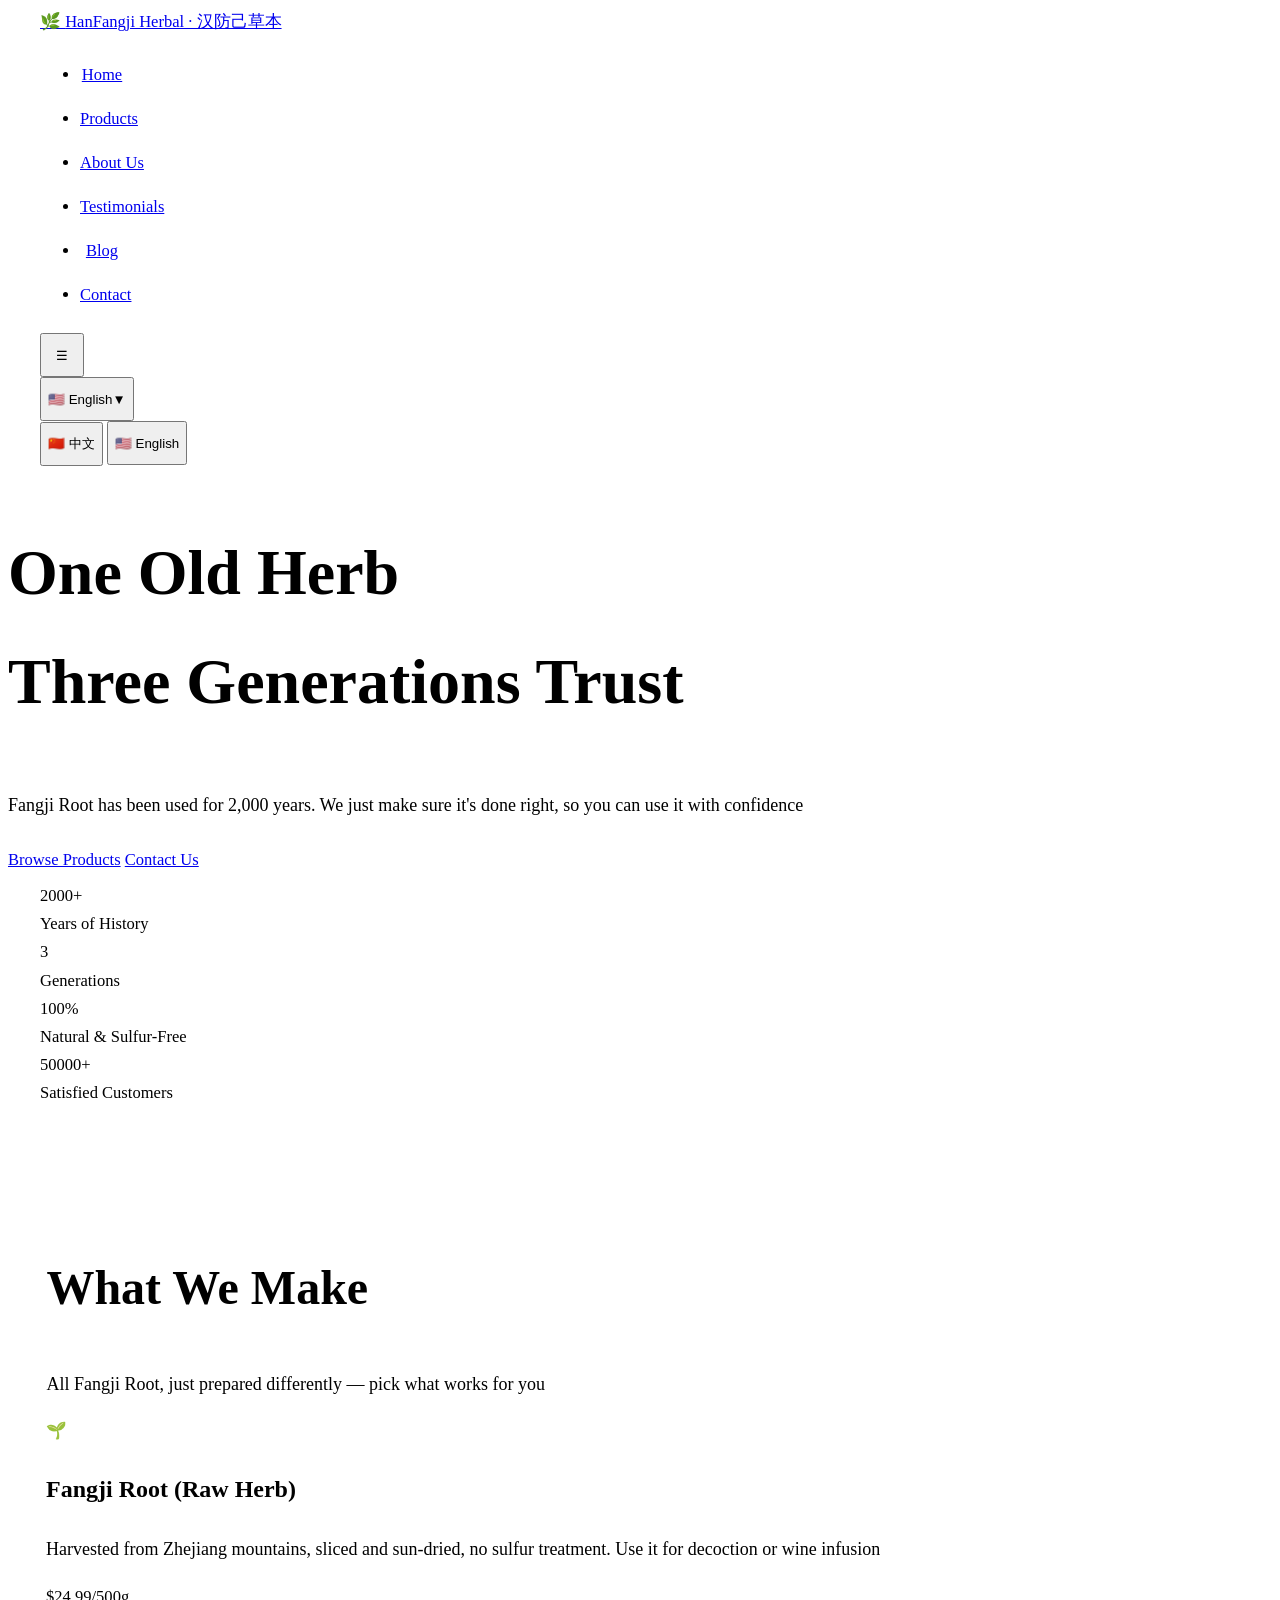
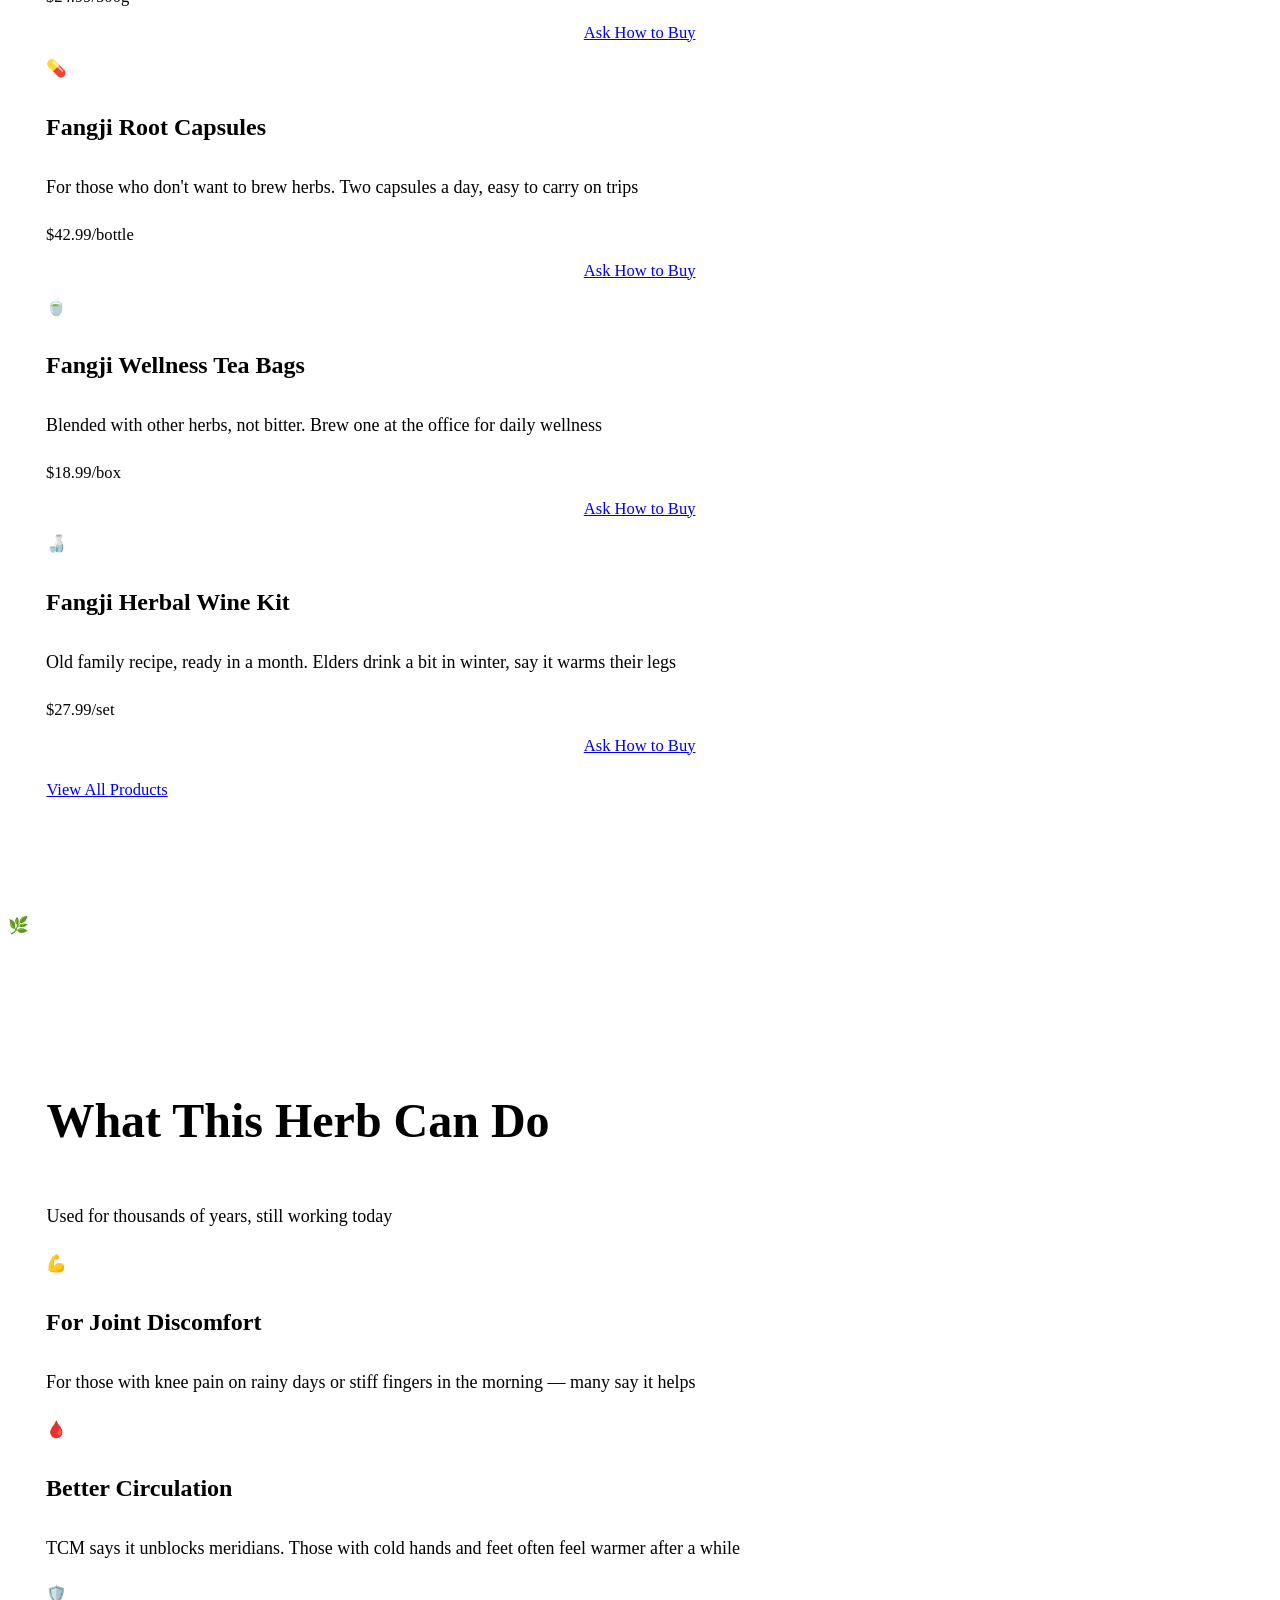
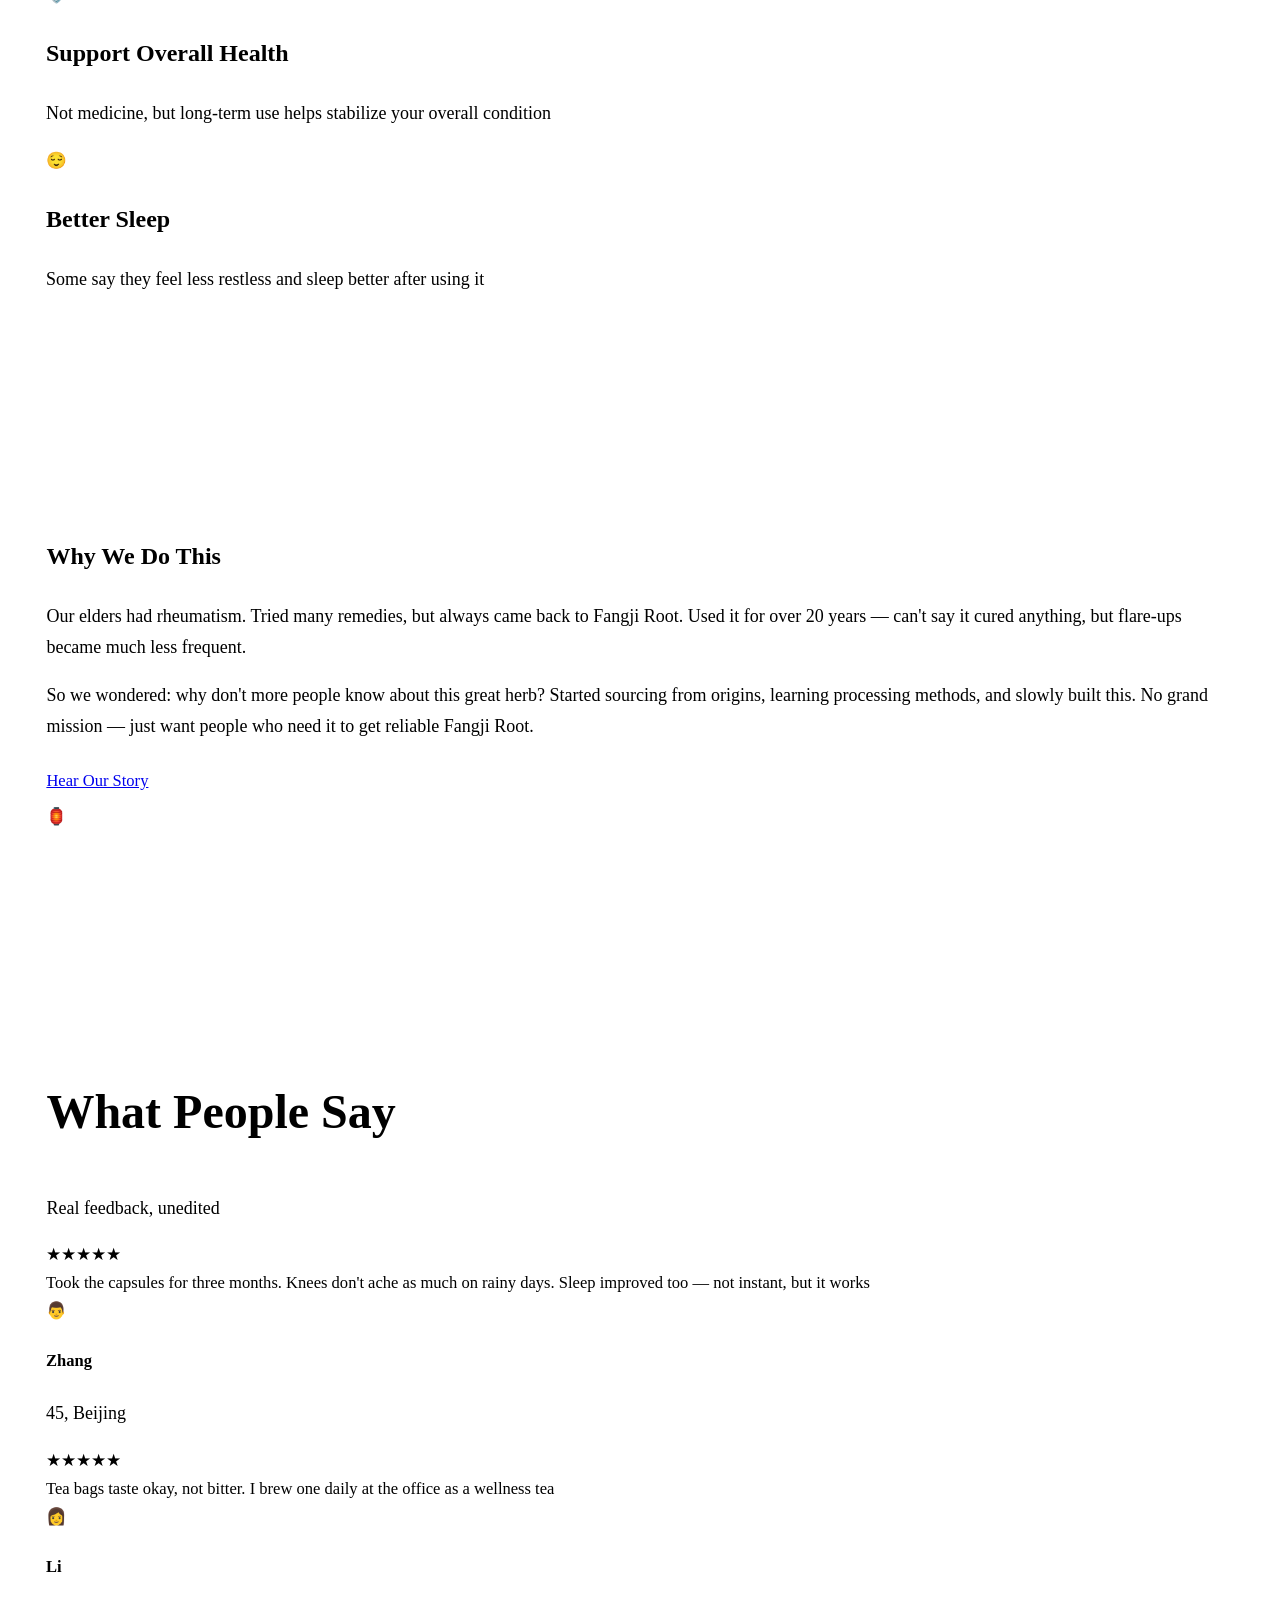
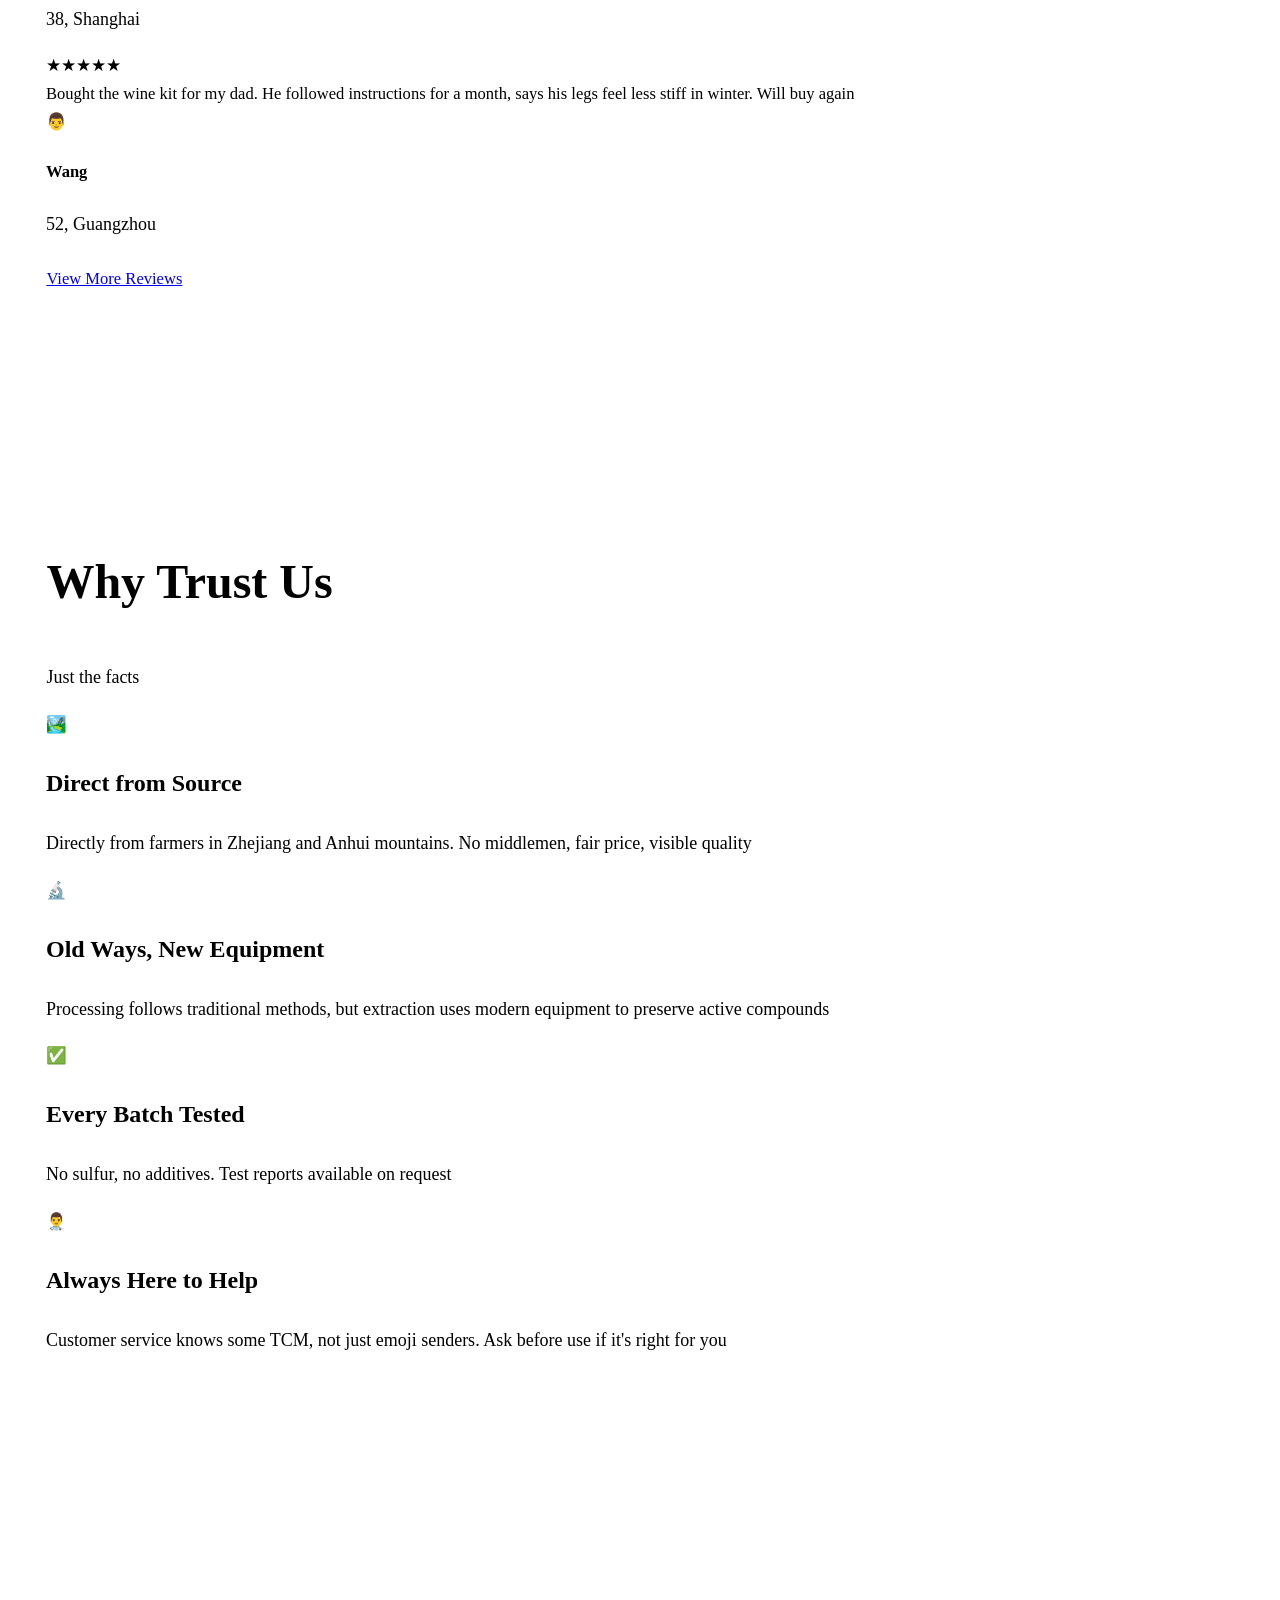
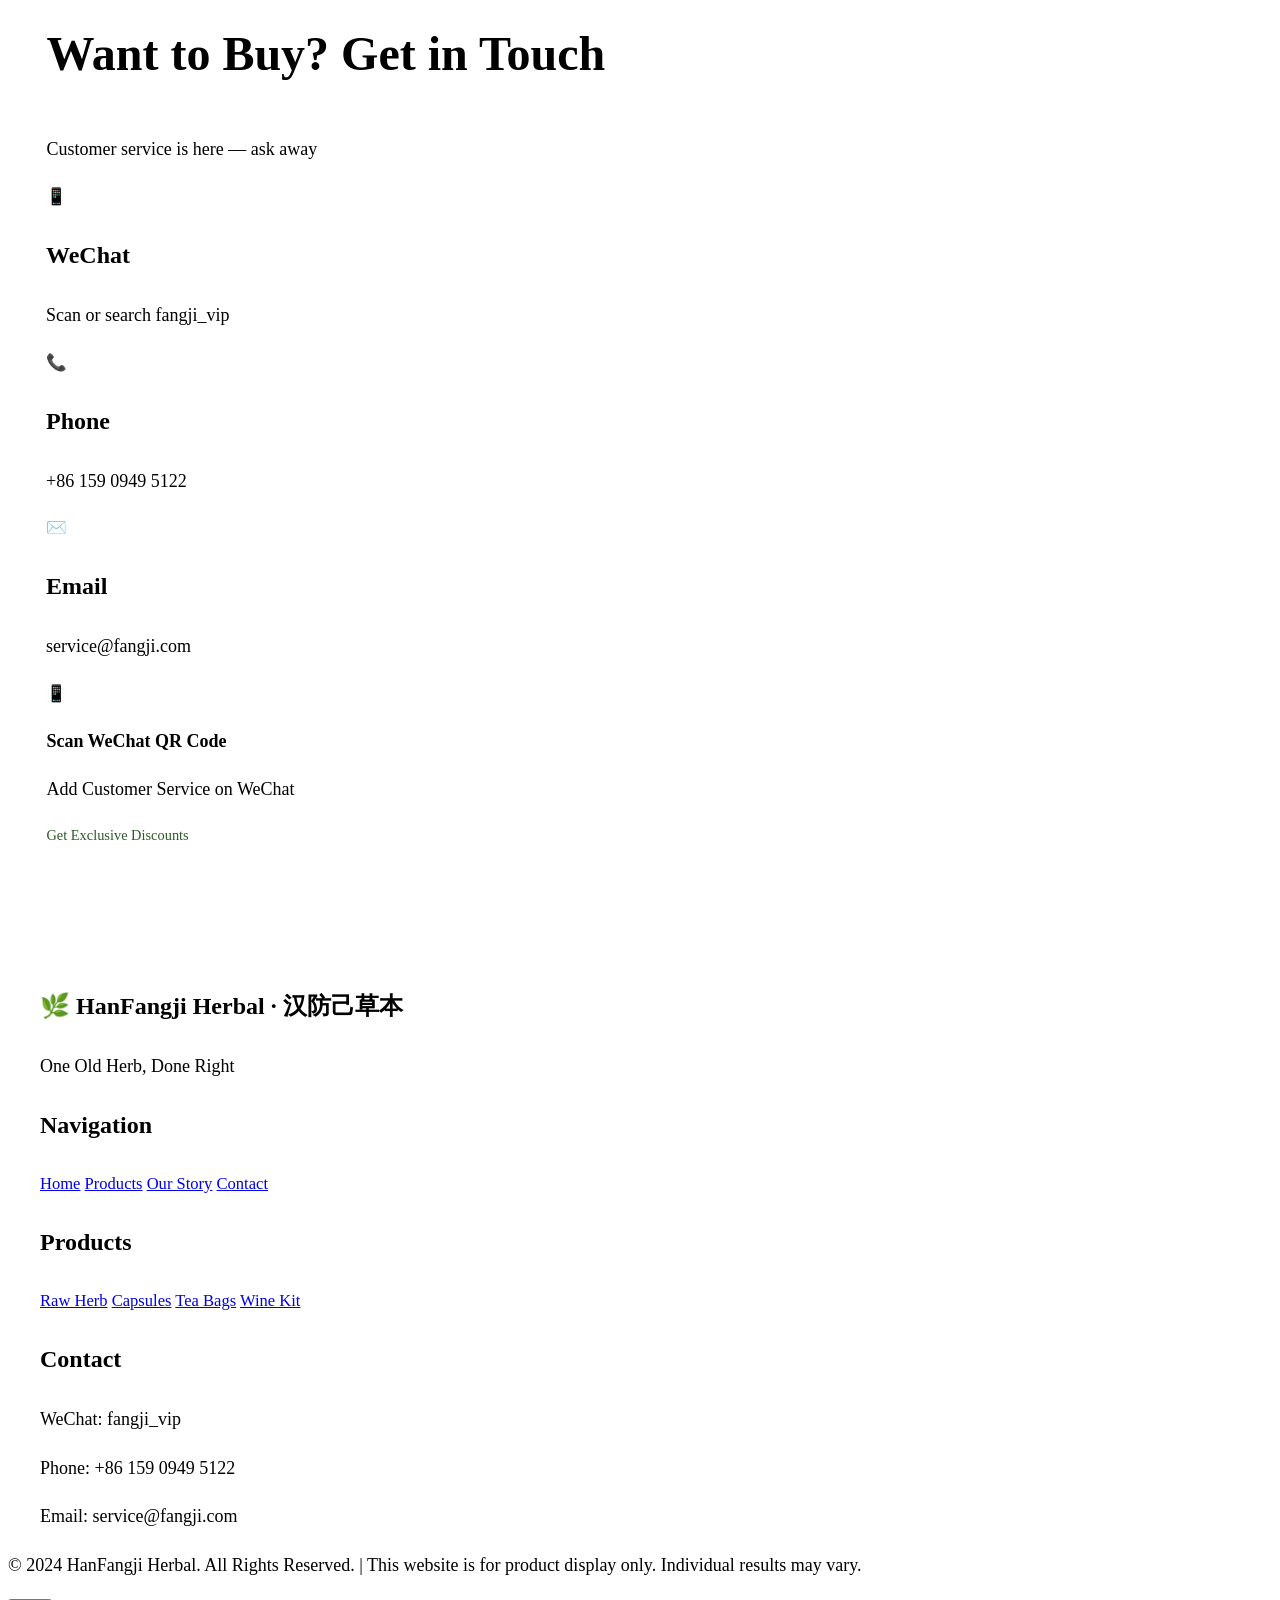
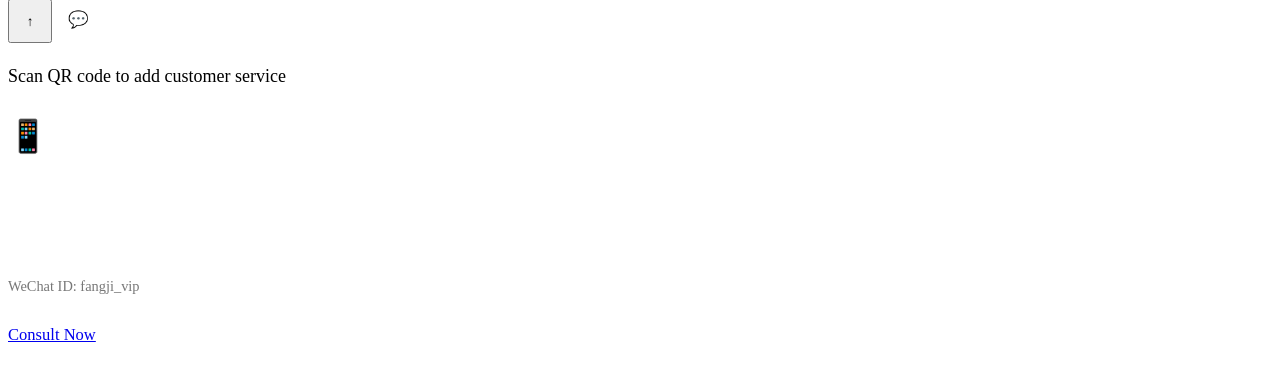
==== commit 5b6a1b34: "Performance optimization & security headers" ====
--- a/index.html
+++ b/index.html
@@ -3,20 +3,31 @@
 <head>
   <meta charset="UTF-8">
   <meta name="viewport" content="width=device-width, initial-scale=1.0">
+  <meta http-equiv="X-UA-Compatible" content="IE=edge">
   <meta name="description" content="HanFangji Herbal - Traditional Chinese herbal wellness products, offering Fangji Root raw herb, capsules, wellness tea bags and more premium products">
   <meta name="keywords" content="Fangji Root, HanFangji, Chinese herbal medicine, wellness, health, herbal supplements, capsules, tea bags, natural health">
   <meta name="author" content="HanFangji Herbal">
   <meta name="robots" content="index, follow">
+  <meta name="theme-color" content="#2D5A27">
+  <meta http-equiv="X-Frame-Options" content="SAMEORIGIN">
+  <meta http-equiv="X-XSS-Protection" content="1; mode=block">
+  <meta http-equiv="X-Content-Type-Options" content="nosniff">
+  <meta name="referrer" content="strict-origin-when-cross-origin">
   <meta property="og:title" content="HanFangji Herbal - Ancient Chinese Herbal Wisdom for Modern Wellness">
   <meta property="og:description" content="Premium Fangji Root herbal products for natural health and wellness">
   <meta property="og:type" content="website">
   <meta name="twitter:card" content="summary_large_image">
   <title>HanFangji Herbal | 汉防己草本</title>
+  <link rel="preconnect" href="https://fonts.googleapis.com">
+  <link rel="preconnect" href="https://fonts.gstatic.com" crossorigin>
+  <link rel="dns-prefetch" href="//fonts.googleapis.com">
+  <link rel="dns-prefetch" href="//fonts.gstatic.com">
+  <link rel="preload" href="css/style.css" as="style">
+  <link rel="preload" href="css/responsive.css" as="style">
   <link rel="stylesheet" href="css/style.css">
   <link rel="stylesheet" href="css/responsive.css">
 </head>
 <body>
-  <!-- Navigation -->
   <nav class="navbar" id="navbar">
     <div class="nav-container">
       <a href="index.html" class="logo">
@@ -35,7 +46,6 @@
     </div>
   </nav>
 
-  <!-- Hero Section -->
   <section class="hero">
     <div class="hero-content fade-in">
       <h1>
@@ -51,7 +61,6 @@
     </div>
   </section>
 
-  <!-- Stats Section -->
   <section class="stats-section">
     <div class="stats-grid">
       <div class="stat-card">
@@ -73,7 +82,6 @@
     </div>
   </section>
 
-  <!-- Featured Products -->
   <section class="section">
     <div class="section-header">
       <h2 data-zh="我们做的几样东西" data-en="What We Make">What We Make</h2>
@@ -122,12 +130,10 @@
     </div>
   </section>
 
-  <!-- Divider -->
   <div class="divider-leaf">
     <span>🌿</span>
   </div>
 
-  <!-- Benefits Section -->
   <section class="section benefits">
     <div class="section-header">
       <h2 data-zh="这味药能帮到你什么" data-en="What This Herb Can Do">What This Herb Can Do</h2>
@@ -157,7 +163,6 @@
     </div>
   </section>
 
-  <!-- About Preview -->
   <section class="section">
     <div class="about-content">
       <div class="about-text">
@@ -170,7 +175,6 @@
     </div>
   </section>
 
-  <!-- Testimonials Preview -->
   <section class="section testimonials">
     <div class="section-header">
       <h2 data-zh="用过的人怎么说" data-en="What People Say">What People Say</h2>
@@ -216,7 +220,6 @@
     </div>
   </section>
 
-  <!-- Why Choose Us -->
   <section class="section">
     <div class="section-header">
       <h2 data-zh="凭什么信我们" data-en="Why Trust Us">Why Trust Us</h2>
@@ -246,7 +249,6 @@
     </div>
   </section>
 
-  <!-- Contact Preview -->
   <section class="section contact">
     <div class="section-header">
       <h2 data-zh="想买？找我们" data-en="Want to Buy? Get in Touch">Want to Buy? Get in Touch</h2>
@@ -277,7 +279,6 @@
     </div>
   </section>
 
-  <!-- Footer -->
   <footer class="footer">
     <div class="footer-content">
       <div class="footer-section">
@@ -310,10 +311,8 @@
     </div>
   </footer>
 
-  <!-- Back to Top Button -->
   <button class="back-to-top" id="backToTop" aria-label="Back to top">↑</button>
 
-  <!-- Floating WeChat Button -->
   <div class="wechat-float" id="wechatFloat">💬</div>
   <div class="wechat-popup" id="wechatPopup">
     <p data-zh="扫描二维码添加客服" data-en="Scan QR code to add customer service">Scan QR code to add customer service</p>
@@ -321,22 +320,11 @@
     <p style="font-size: 0.9rem; color: var(--text-light);" data-zh="微信号：fangji_vip" data-en="WeChat ID: fangji_vip">WeChat ID: fangji_vip</p>
   </div>
 
-  <!-- Mobile Consult Button -->
   <div class="mobile-consult-btn">
     <a href="contact.html" class="btn btn-primary" data-zh="立即咨询" data-en="Consult Now">Consult Now</a>
   </div>
 
-  <!-- Mobile Fixed Bottom Bar -->
-  <div class="mobile-consult-btn">
-    <a href="contact.html" class="btn btn-primary">📞 立即咨询</a>
-  </div>
-
-  <!-- Mobile Fixed Bottom Bar -->
-  <div class="mobile-consult-btn">
-    <a href="contact.html" class="btn btn-primary">📞 立即咨询</a>
-  </div>
-
-  <script src="js/main.js"></script>
-  <script src="js/lang-switch.js"></script>
+  <script src="js/main.js" defer></script>
+  <script src="js/lang-switch.js" defer></script>
 </body>
 </html>
--- a/css/responsive.css
+++ b/css/responsive.css
@@ -306,6 +306,24 @@
   }
 }
 
+/* 性能优化 - will-change for animations */
+.animate-on-scroll,
+.fade-in {
+  will-change: transform, opacity;
+}
+
+.product-card,
+.benefit-card,
+.testimonial-card,
+.contact-card {
+  will-change: transform;
+}
+
+.back-to-top,
+.wechat-float {
+  will-change: transform;
+}
+
 /* 触摸优化 - 禁用 hover 效果 */
 @media (hover: none) and (pointer: coarse) {
   .product-card:hover,
--- a/css/responsive.css
+++ b/css/responsive.css
@@ -306,6 +306,24 @@
   }
 }
 
+/* 性能优化 - will-change for animations */
+.animate-on-scroll,
+.fade-in {
+  will-change: transform, opacity;
+}
+
+.product-card,
+.benefit-card,
+.testimonial-card,
+.contact-card {
+  will-change: transform;
+}
+
+.back-to-top,
+.wechat-float {
+  will-change: transform;
+}
+
 /* 触摸优化 - 禁用 hover 效果 */
 @media (hover: none) and (pointer: coarse) {
   .product-card:hover,
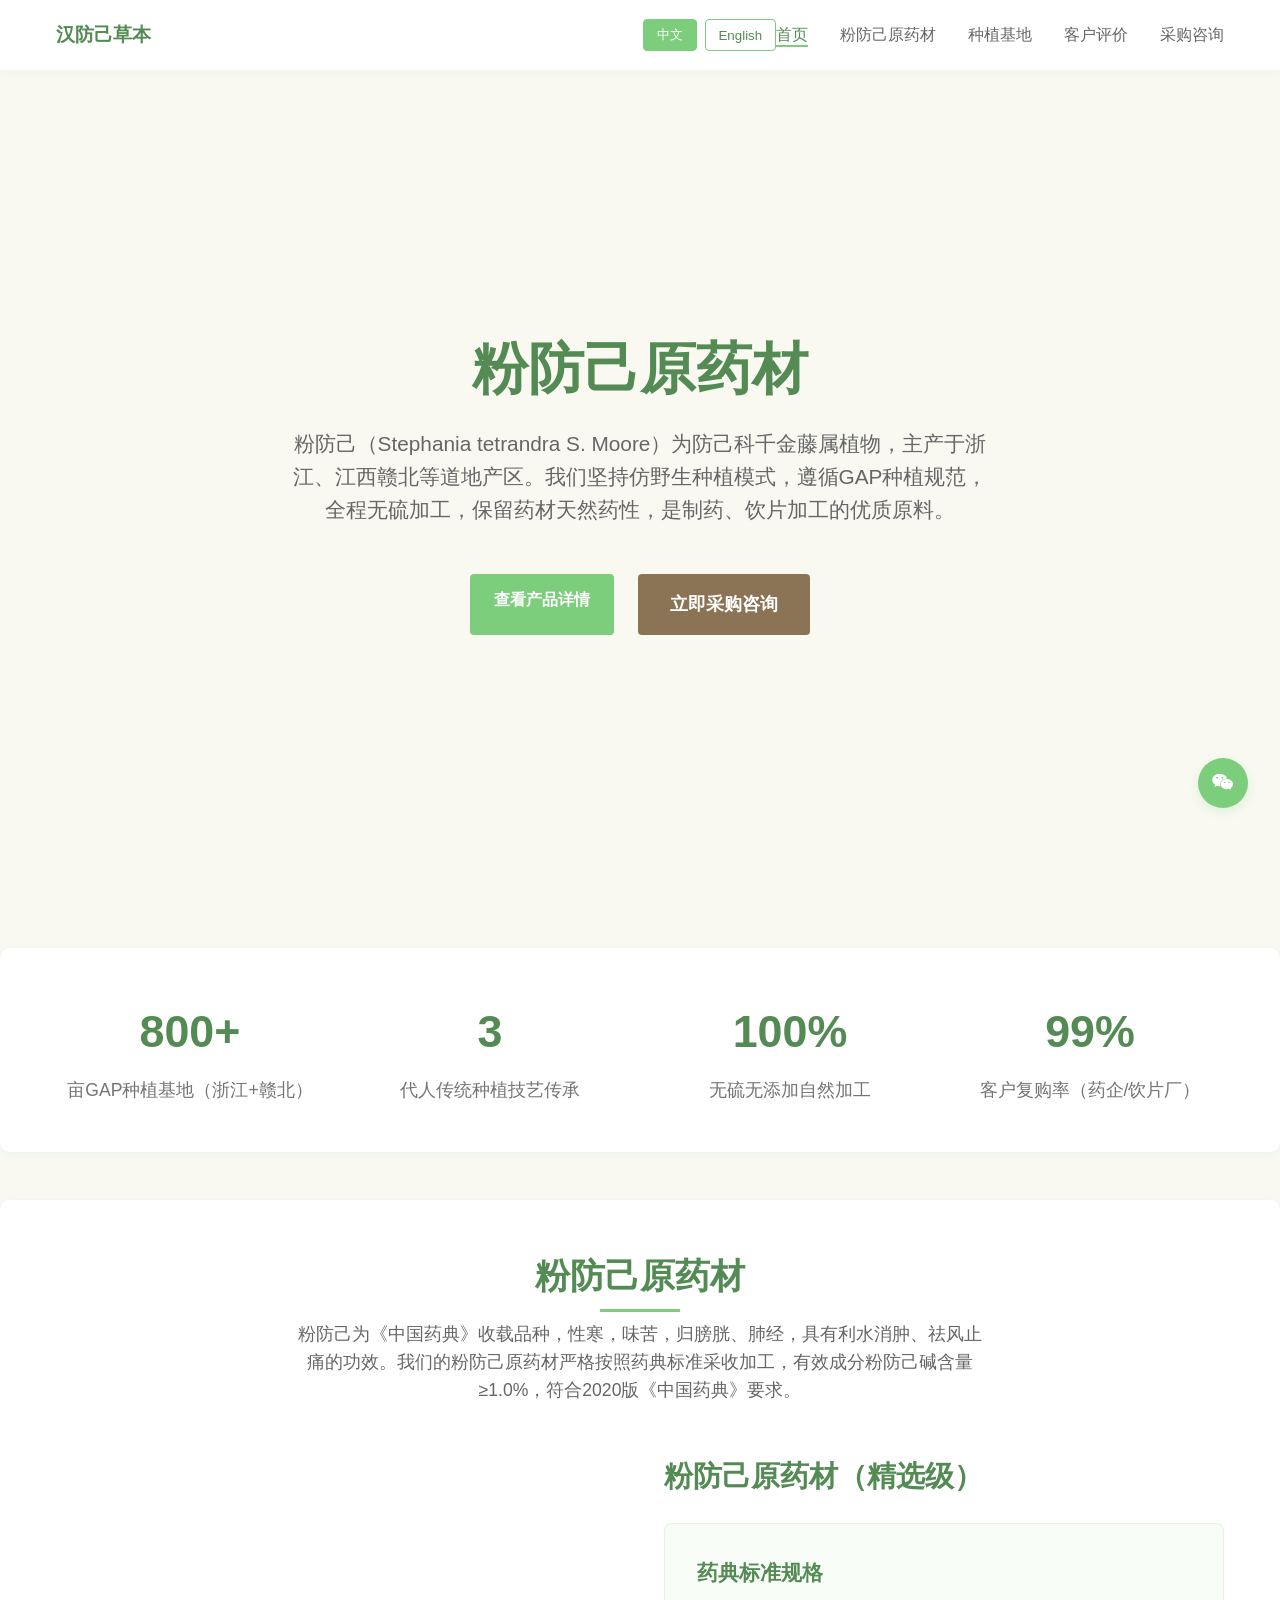
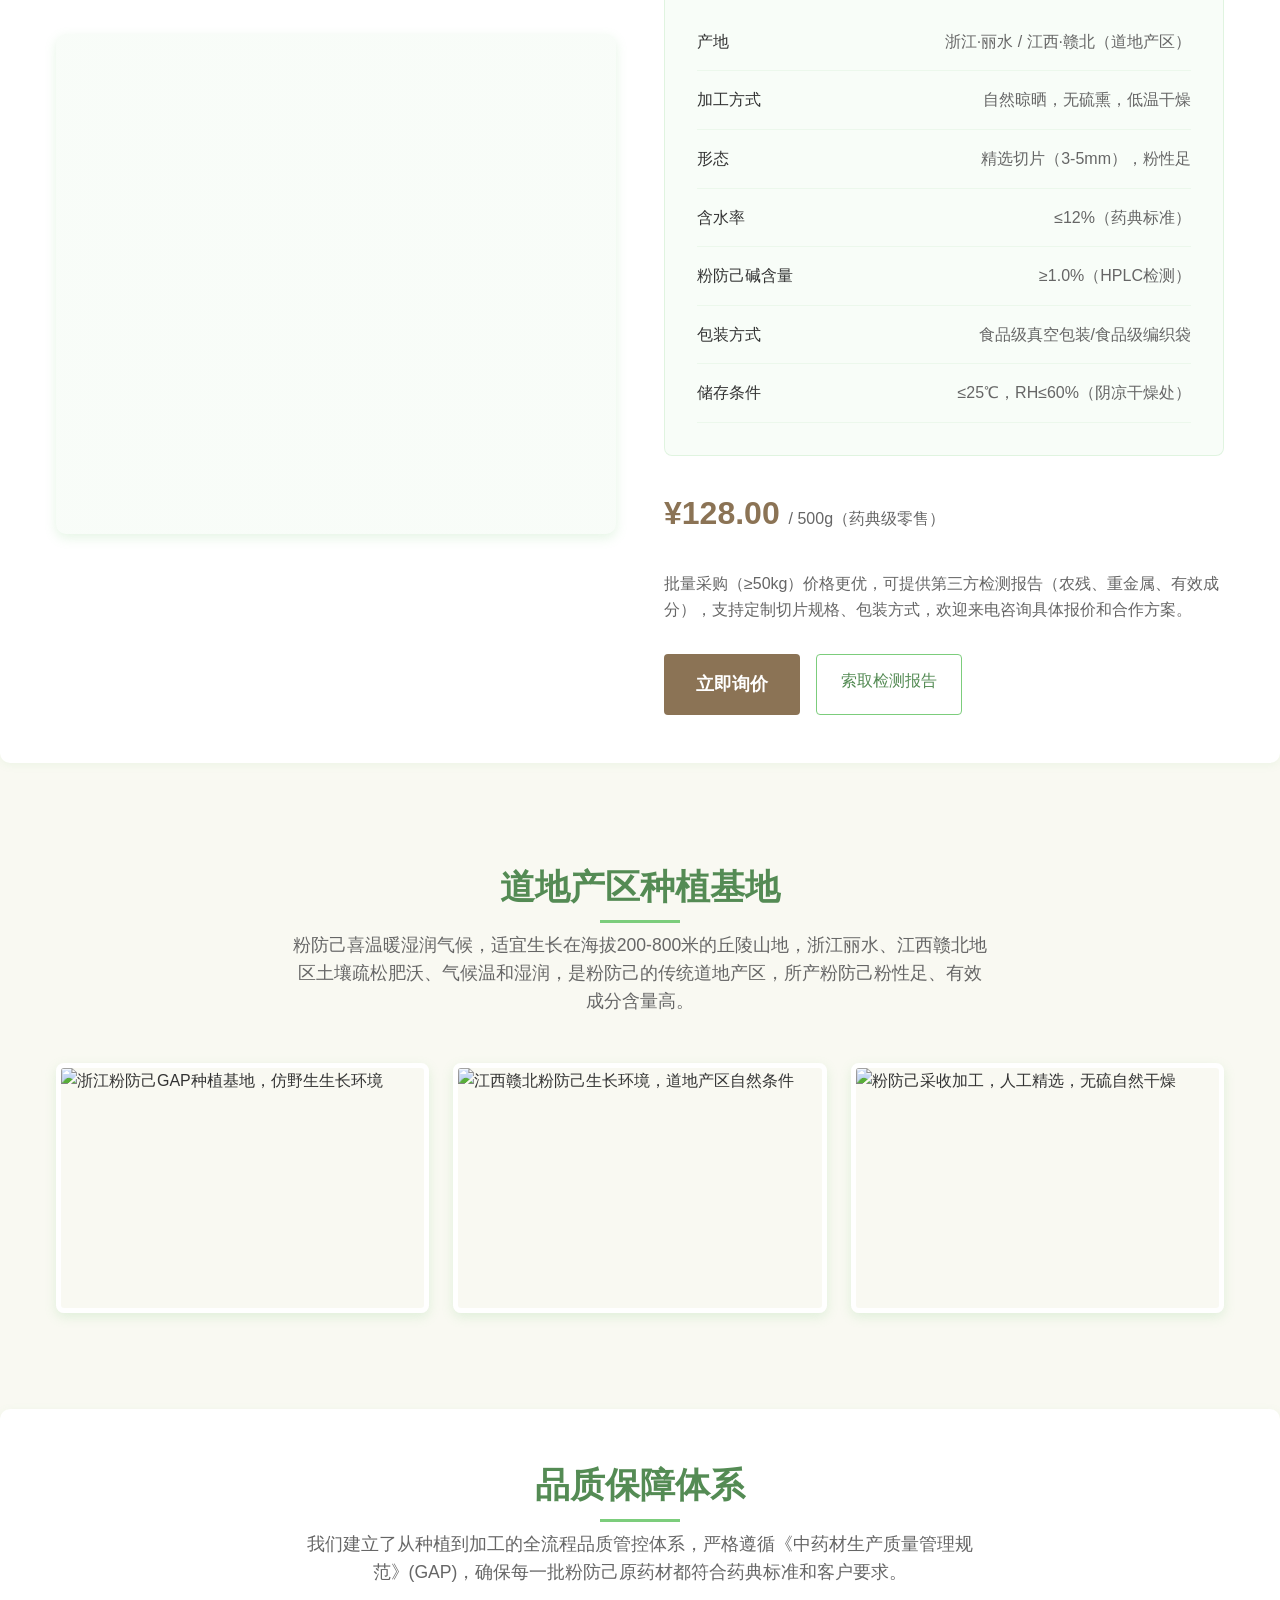
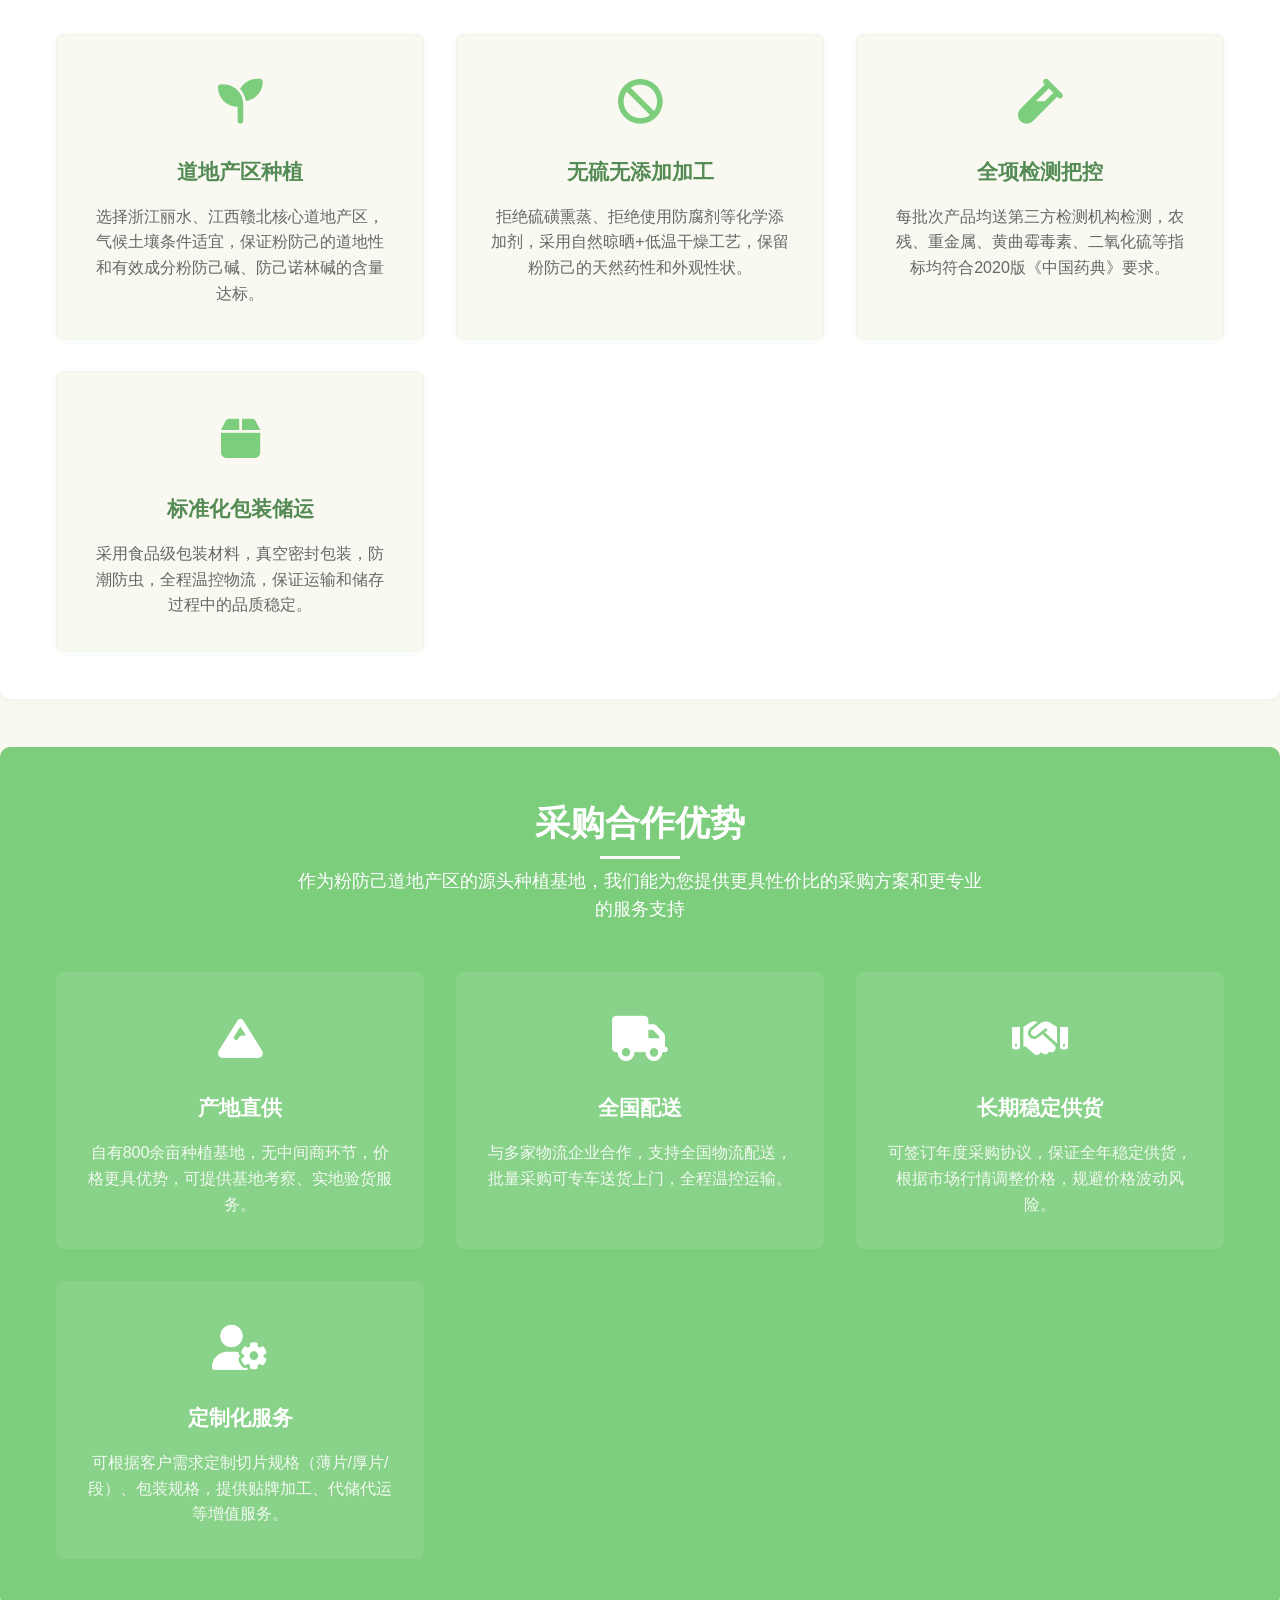
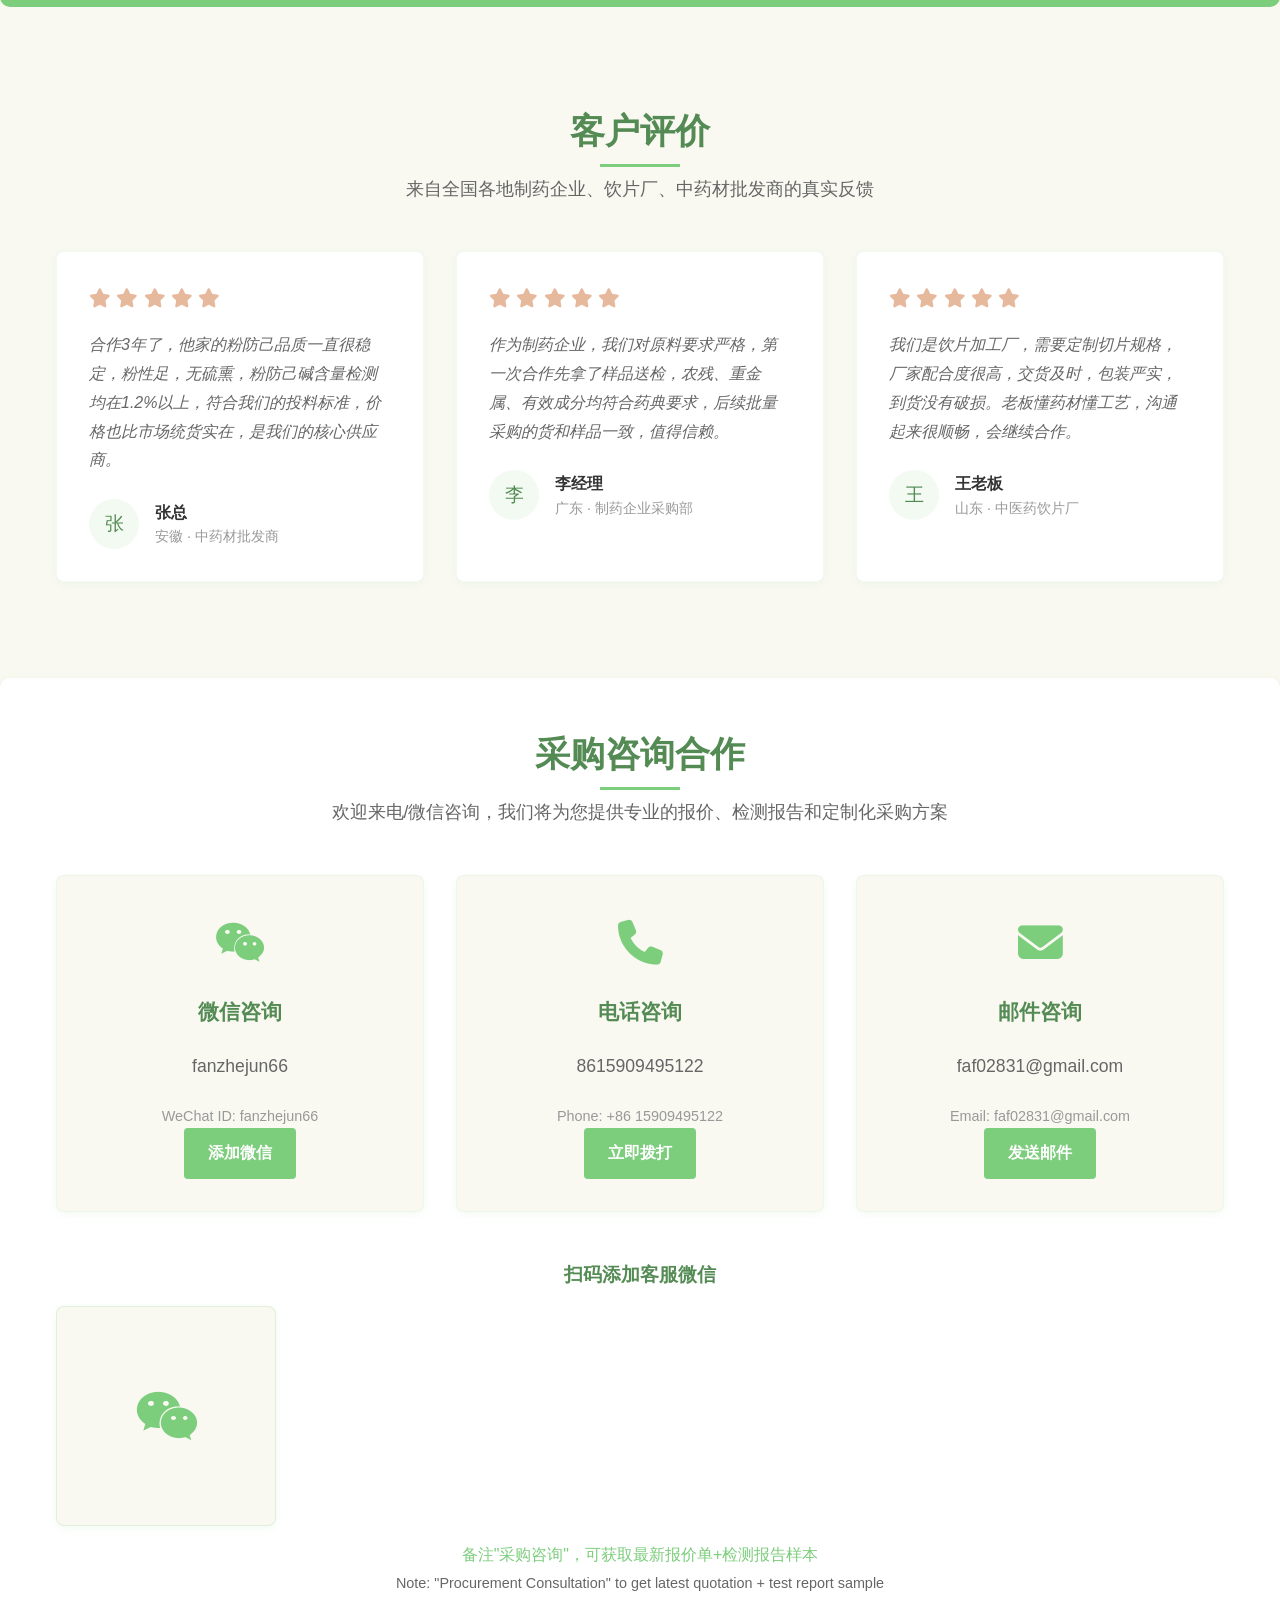
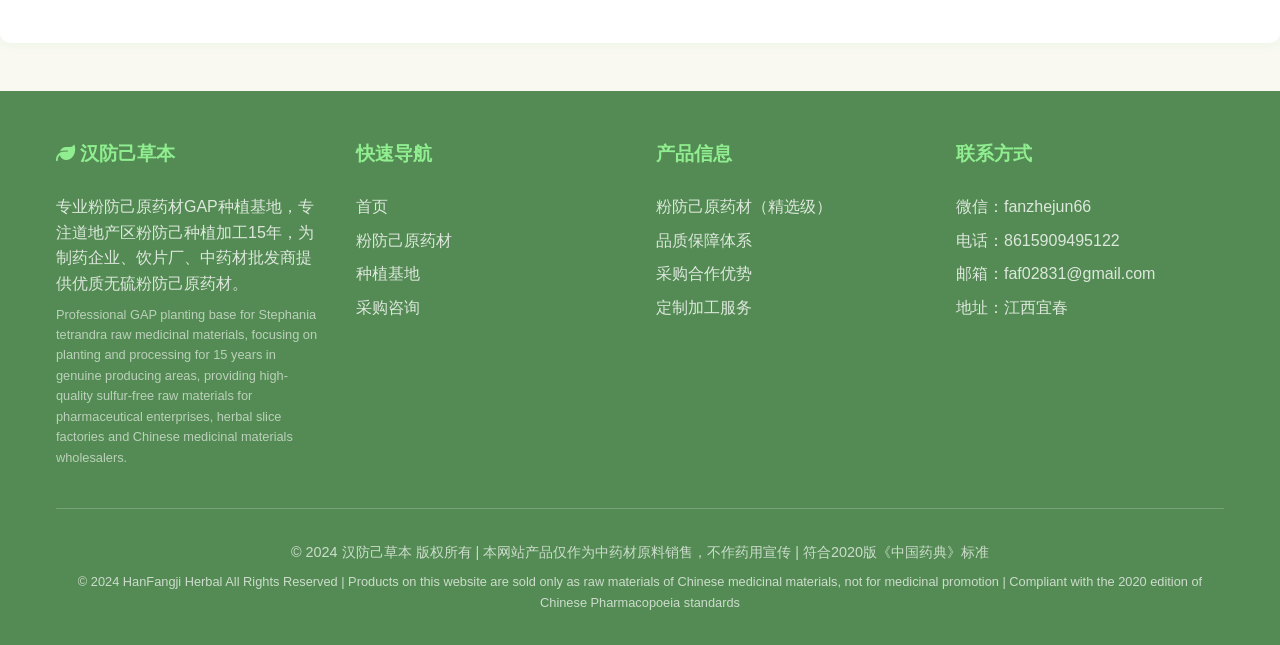
==== commit 4f0df073: "Pivot to B2B raw herb sales: add bilingual content, GAP planting, sulfur-free specs" ====
--- a/index.html
+++ b/index.html
@@ -1,330 +1,1658 @@
-<!DOCTYPE html>
-<html lang="en">
-<head>
-  <meta charset="UTF-8">
-  <meta name="viewport" content="width=device-width, initial-scale=1.0">
-  <meta http-equiv="X-UA-Compatible" content="IE=edge">
-  <meta name="description" content="HanFangji Herbal - Traditional Chinese herbal wellness products, offering Fangji Root raw herb, capsules, wellness tea bags and more premium products">
-  <meta name="keywords" content="Fangji Root, HanFangji, Chinese herbal medicine, wellness, health, herbal supplements, capsules, tea bags, natural health">
-  <meta name="author" content="HanFangji Herbal">
-  <meta name="robots" content="index, follow">
-  <meta name="theme-color" content="#2D5A27">
-  <meta http-equiv="X-Frame-Options" content="SAMEORIGIN">
-  <meta http-equiv="X-XSS-Protection" content="1; mode=block">
-  <meta http-equiv="X-Content-Type-Options" content="nosniff">
-  <meta name="referrer" content="strict-origin-when-cross-origin">
-  <meta property="og:title" content="HanFangji Herbal - Ancient Chinese Herbal Wisdom for Modern Wellness">
-  <meta property="og:description" content="Premium Fangji Root herbal products for natural health and wellness">
-  <meta property="og:type" content="website">
-  <meta name="twitter:card" content="summary_large_image">
-  <title>HanFangji Herbal | 汉防己草本</title>
-  <link rel="preconnect" href="https://fonts.googleapis.com">
-  <link rel="preconnect" href="https://fonts.gstatic.com" crossorigin>
-  <link rel="dns-prefetch" href="//fonts.googleapis.com">
-  <link rel="dns-prefetch" href="//fonts.gstatic.com">
-  <link rel="preload" href="css/style.css" as="style">
-  <link rel="preload" href="css/responsive.css" as="style">
-  <link rel="stylesheet" href="css/style.css">
-  <link rel="stylesheet" href="css/responsive.css">
-</head>
-<body>
-  <nav class="navbar" id="navbar">
-    <div class="nav-container">
-      <a href="index.html" class="logo">
-        <span class="logo-icon">🌿</span>
-        <span>HanFangji Herbal · 汉防己草本</span>
-      </a>
-      <ul class="nav-links" id="navLinks">
-        <li><a href="index.html" class="active" data-zh="首页" data-en="Home">Home</a></li>
-        <li><a href="products.html" data-zh="产品中心" data-en="Products">Products</a></li>
-        <li><a href="about.html" data-zh="关于我们" data-en="About Us">About Us</a></li>
-        <li><a href="testimonials.html" data-zh="客户见证" data-en="Testimonials">Testimonials</a></li>
-        <li><a href="blog.html" data-zh="养生博客" data-en="Blog">Blog</a></li>
-        <li><a href="contact.html" data-zh="购买咨询" data-en="Contact">Contact</a></li>
-      </ul>
-      <button class="mobile-menu-btn" id="mobileMenuBtn">☰</button>
-    </div>
-  </nav>
-
-  <section class="hero">
-    <div class="hero-content fade-in">
-      <h1>
-        <span data-zh="一味老药" data-en="One Old Herb">One Old Herb</span>
-        <br>
-        <span data-zh="三代人都在用" data-en="Three Generations Trust">Three Generations Trust</span>
-      </h1>
-      <p data-zh="粉防己这味药，老祖宗用了两千年。我们只是把它做好，让你用得放心" data-en="Fangji Root has been used for 2,000 years. We just make sure it's done right, so you can use it with confidence">Fangji Root has been used for 2,000 years. We just make sure it's done right, so you can use it with confidence</p>
-      <div class="hero-buttons">
-        <a href="products.html" class="btn btn-primary" data-zh="浏览产品" data-en="Browse Products">Browse Products</a>
-        <a href="contact.html" class="btn btn-secondary" data-zh="联系我们" data-en="Contact Us">Contact Us</a>
-      </div>
-    </div>
-  </section>
-
-  <section class="stats-section">
-    <div class="stats-grid">
-      <div class="stat-card">
-        <div class="stat-number">2000+</div>
-        <div class="stat-label" data-zh="年历史传承" data-en="Years of History">Years of History</div>
-      </div>
-      <div class="stat-card">
-        <div class="stat-number">3</div>
-        <div class="stat-label" data-zh="代人传承" data-en="Generations">Generations</div>
-      </div>
-      <div class="stat-card">
-        <div class="stat-number">100%</div>
-        <div class="stat-label" data-zh="天然无硫" data-en="Natural & Sulfur-Free">Natural & Sulfur-Free</div>
-      </div>
-      <div class="stat-card">
-        <div class="stat-number">50000+</div>
-        <div class="stat-label" data-zh="满意客户" data-en="Satisfied Customers">Satisfied Customers</div>
-      </div>
-    </div>
-  </section>
-
-  <section class="section">
-    <div class="section-header">
-      <h2 data-zh="我们做的几样东西" data-en="What We Make">What We Make</h2>
-      <p data-zh="都是粉防己，做法不同，看你需要哪种" data-en="All Fangji Root, just prepared differently — pick what works for you">All Fangji Root, just prepared differently — pick what works for you</p>
-    </div>
-    <div class="products-grid">
-      <div class="product-card animate-on-scroll">
-        <div class="product-image">🌱</div>
-        <div class="product-info">
-          <h3 data-zh="粉防己原药材" data-en="Fangji Root (Raw Herb)">Fangji Root (Raw Herb)</h3>
-          <p data-zh="浙江山里收来的，切片晒干，没熏过硫。懂行的拿回去煎汤、泡酒都行" data-en="Harvested from Zhejiang mountains, sliced and sun-dried, no sulfur treatment. Use it for decoction or wine infusion">Harvested from Zhejiang mountains, sliced and sun-dried, no sulfur treatment. Use it for decoction or wine infusion</p>
-          <div class="product-price">$24.99/500g</div>
-          <a href="contact.html" class="btn btn-primary" style="width: 100%; text-align: center;" data-zh="问问怎么买" data-en="Ask How to Buy">Ask How to Buy</a>
-        </div>
-      </div>
-      <div class="product-card animate-on-scroll">
-        <div class="product-image">💊</div>
-        <div class="product-info">
-          <h3 data-zh="粉防己胶囊" data-en="Fangji Root Capsules">Fangji Root Capsules</h3>
-          <p data-zh="懒得煎药就吃这个。一天两粒，出差带着也方便" data-en="For those who don't want to brew herbs. Two capsules a day, easy to carry on trips">For those who don't want to brew herbs. Two capsules a day, easy to carry on trips</p>
-          <div class="product-price">$42.99/bottle</div>
-          <a href="contact.html" class="btn btn-primary" style="width: 100%; text-align: center;" data-zh="问问怎么买" data-en="Ask How to Buy">Ask How to Buy</a>
-        </div>
-      </div>
-      <div class="product-card animate-on-scroll">
-        <div class="product-image">🍵</div>
-        <div class="product-info">
-          <h3 data-zh="粉防己养生茶包" data-en="Fangji Wellness Tea Bags">Fangji Wellness Tea Bags</h3>
-          <p data-zh="配了点其他草本，味道不苦。办公室泡一杯，当日常养生" data-en="Blended with other herbs, not bitter. Brew one at the office for daily wellness">Blended with other herbs, not bitter. Brew one at the office for daily wellness</p>
-          <div class="product-price">$18.99/box</div>
-          <a href="contact.html" class="btn btn-primary" style="width: 100%; text-align: center;" data-zh="问问怎么买" data-en="Ask How to Buy">Ask How to Buy</a>
-        </div>
-      </div>
-      <div class="product-card animate-on-scroll">
-        <div class="product-image">🍶</div>
-        <div class="product-info">
-          <h3 data-zh="粉防己泡酒料包" data-en="Fangji Herbal Wine Kit">Fangji Herbal Wine Kit</h3>
-          <p data-zh="老方子配的，泡一个月就能喝。家里老人冬天喝两口，说腿脚暖和" data-en="Old family recipe, ready in a month. Elders drink a bit in winter, say it warms their legs">Old family recipe, ready in a month. Elders drink a bit in winter, say it warms their legs</p>
-          <div class="product-price">$27.99/set</div>
-          <a href="contact.html" class="btn btn-primary" style="width: 100%; text-align: center;" data-zh="问问怎么买" data-en="Ask How to Buy">Ask How to Buy</a>
-        </div>
-      </div>
-    </div>
-    <div class="text-center mt-md">
-      <a href="products.html" class="btn btn-secondary" data-zh="查看全部产品" data-en="View All Products">View All Products</a>
-    </div>
-  </section>
-
-  <div class="divider-leaf">
-    <span>🌿</span>
-  </div>
-
-  <section class="section benefits">
-    <div class="section-header">
-      <h2 data-zh="这味药能帮到你什么" data-en="What This Herb Can Do">What This Herb Can Do</h2>
-      <p data-zh="老祖宗用了几千年，现代人也在用" data-en="Used for thousands of years, still working today">Used for thousands of years, still working today</p>
-    </div>
-    <div class="benefits-grid">
-      <div class="benefit-card animate-on-scroll">
-        <div class="benefit-icon">💪</div>
-        <h3 data-zh="关节不舒服的人试试" data-en="For Joint Discomfort">For Joint Discomfort</h3>
-        <p data-zh="下雨天膝盖疼、早上起来手指僵的，很多人喝了说有帮助" data-en="For those with knee pain on rainy days or stiff fingers in the morning — many say it helps">For those with knee pain on rainy days or stiff fingers in the morning — many say it helps</p>
-      </div>
-      <div class="benefit-card animate-on-scroll">
-        <div class="benefit-icon">🩸</div>
-        <h3 data-zh="活血通络" data-en="Better Circulation">Better Circulation</h3>
-        <p data-zh="中医说它通经络，手脚冰凉的，喝一段时间会暖和些" data-en="TCM says it unblocks meridians. Those with cold hands and feet often feel warmer after a while">TCM says it unblocks meridians. Those with cold hands and feet often feel warmer after a while</p>
-      </div>
-      <div class="benefit-card animate-on-scroll">
-        <div class="benefit-icon">🛡️</div>
-        <h3 data-zh="身体底子好一些" data-en="Support Overall Health">Support Overall Health</h3>
-        <p data-zh="不是药，但长期喝下来，身体状态会稳一点" data-en="Not medicine, but long-term use helps stabilize your overall condition">Not medicine, but long-term use helps stabilize your overall condition</p>
-      </div>
-      <div class="benefit-card animate-on-scroll">
-        <div class="benefit-icon">😌</div>
-        <h3 data-zh="睡得踏实点" data-en="Better Sleep">Better Sleep</h3>
-        <p data-zh="有些人说喝了之后心神不宁的情况少了，能睡个好觉" data-en="Some say they feel less restless and sleep better after using it">Some say they feel less restless and sleep better after using it</p>
-      </div>
-    </div>
-  </section>
-
-  <section class="section">
-    <div class="about-content">
-      <div class="about-text">
-        <h3 data-zh="我们为什么做这个" data-en="Why We Do This">Why We Do This</h3>
-        <p data-zh="家里长辈有风湿，试过各种方子，最后还是回到粉防己这味药上。用了二十多年，不敢说治好了什么，但发作次数确实少多了。" data-en="Our elders had rheumatism. Tried many remedies, but always came back to Fangji Root. Used it for over 20 years — can't say it cured anything, but flare-ups became much less frequent.">Our elders had rheumatism. Tried many remedies, but always came back to Fangji Root. Used it for over 20 years — can't say it cured anything, but flare-ups became much less frequent.</p>
-        <p data-zh="后来就想，这么好的药，为什么现在知道的人不多了？于是开始找产地、学炮制，慢慢做起了这个事。没什么大志向，就是想让需要的人能用上靠谱的粉防己。" data-en="So we wondered: why don't more people know about this great herb? Started sourcing from origins, learning processing methods, and slowly built this. No grand mission — just want people who need it to get reliable Fangji Root.">So we wondered: why don't more people know about this great herb? Started sourcing from origins, learning processing methods, and slowly built this. No grand mission — just want people who need it to get reliable Fangji Root.</p>
-        <a href="about.html" class="btn btn-primary" data-zh="听听我们的故事" data-en="Hear Our Story">Hear Our Story</a>
-      </div>
-      <div class="about-image">🏮</div>
-    </div>
-  </section>
-
-  <section class="section testimonials">
-    <div class="section-header">
-      <h2 data-zh="用过的人怎么说" data-en="What People Say">What People Say</h2>
-      <p data-zh="都是真实反馈，不修图不删改" data-en="Real feedback, unedited">Real feedback, unedited</p>
-    </div>
-    <div class="testimonials-grid">
-      <div class="testimonial-card animate-on-scroll">
-        <div class="star-rating">★★★★★</div>
-        <div class="testimonial-content" data-zh="胶囊吃了三个月，下雨天膝盖没那么疼了。睡眠也好些，不是立马见效，但确实有用" data-en="Took the capsules for three months. Knees don't ache as much on rainy days. Sleep improved too — not instant, but it works">"Took the capsules for three months. Knees don't ache as much on rainy days. Sleep improved too — not instant, but it works"</div>
-        <div class="testimonial-author">
-          <div class="author-avatar">👨</div>
-          <div class="author-info">
-            <h4 data-zh="老张" data-en="Zhang">Zhang</h4>
-            <p data-zh="45 岁，北京" data-en="45, Beijing">45, Beijing</p>
-          </div>
-        </div>
-      </div>
-      <div class="testimonial-card animate-on-scroll">
-        <div class="star-rating">★★★★★</div>
-        <div class="testimonial-content" data-zh="茶包味道还行，不苦。我每天在办公室泡一杯，当养生茶喝" data-en="Tea bags taste okay, not bitter. I brew one daily at the office as a wellness tea">"Tea bags taste okay, not bitter. I brew one daily at the office as a wellness tea"</div>
-        <div class="testimonial-author">
-          <div class="author-avatar">👩</div>
-          <div class="author-info">
-            <h4 data-zh="小李" data-en="Li">Li</h4>
-            <p data-zh="38 岁，上海" data-en="38, Shanghai">38, Shanghai</p>
-          </div>
-        </div>
-      </div>
-      <div class="testimonial-card animate-on-scroll">
-        <div class="star-rating">★★★★★</div>
-        <div class="testimonial-content" data-zh="给我爸买的泡酒料，他按说明泡了一个月，说冬天腿脚没那么僵了。还会再买" data-en="Bought the wine kit for my dad. He followed instructions for a month, says his legs feel less stiff in winter. Will buy again">"Bought the wine kit for my dad. He followed instructions for a month, says his legs feel less stiff in winter. Will buy again"</div>
-        <div class="testimonial-author">
-          <div class="author-avatar">👨</div>
-          <div class="author-info">
-            <h4 data-zh="王哥" data-en="Wang">Wang</h4>
-            <p data-zh="52 岁，广州" data-en="52, Guangzhou">52, Guangzhou</p>
-          </div>
-        </div>
-      </div>
-    </div>
-    <div class="text-center mt-md">
-      <a href="testimonials.html" class="btn btn-secondary" data-zh="查看更多评价" data-en="View More Reviews">View More Reviews</a>
-    </div>
-  </section>
-
-  <section class="section">
-    <div class="section-header">
-      <h2 data-zh="凭什么信我们" data-en="Why Trust Us">Why Trust Us</h2>
-      <p data-zh="说点实在的" data-en="Just the facts">Just the facts</p>
-    </div>
-    <div class="benefits-grid">
-      <div class="benefit-card animate-on-scroll">
-        <div class="benefit-icon">🏞️</div>
-        <h3 data-zh="产地直收" data-en="Direct from Source">Direct from Source</h3>
-        <p data-zh="浙江、安徽的山里，跟农户直接收的。没有中间商，价格实在，品质也看得见" data-en="Directly from farmers in Zhejiang and Anhui mountains. No middlemen, fair price, visible quality">Directly from farmers in Zhejiang and Anhui mountains. No middlemen, fair price, visible quality</p>
-      </div>
-      <div class="benefit-card animate-on-scroll">
-        <div class="benefit-icon">🔬</div>
-        <h3 data-zh="老法子 + 新设备" data-en="Old Ways, New Equipment">Old Ways, New Equipment</h3>
-        <p data-zh="炮制还是按老规矩来，但提取用现代设备，有效成分留得住" data-en="Processing follows traditional methods, but extraction uses modern equipment to preserve active compounds">Processing follows traditional methods, but extraction uses modern equipment to preserve active compounds</p>
-      </div>
-      <div class="benefit-card animate-on-scroll">
-        <div class="benefit-icon">✅</div>
-        <h3 data-zh="每批都检测" data-en="Every Batch Tested">Every Batch Tested</h3>
-        <p data-zh="没熏硫、没加乱七八糟的东西。检测报告可以要看" data-en="No sulfur, no additives. Test reports available on request">No sulfur, no additives. Test reports available on request</p>
-      </div>
-      <div class="benefit-card animate-on-scroll">
-        <div class="benefit-icon">👨‍⚕️</div>
-        <h3 data-zh="有问题随时问" data-en="Always Here to Help">Always Here to Help</h3>
-        <p data-zh="客服都懂点中医，不是那种只会发表情包的。用之前可以先问问适不适合你" data-en="Customer service knows some TCM, not just emoji senders. Ask before use if it's right for you">Customer service knows some TCM, not just emoji senders. Ask before use if it's right for you</p>
-      </div>
-    </div>
-  </section>
-
-  <section class="section contact">
-    <div class="section-header">
-      <h2 data-zh="想买？找我们" data-en="Want to Buy? Get in Touch">Want to Buy? Get in Touch</h2>
-      <p data-zh="客服都在，有问题尽管问" data-en="Customer service is here — ask away">Customer service is here — ask away</p>
-    </div>
-    <div class="contact-content">
-      <div class="contact-card animate-on-scroll">
-        <div class="contact-icon">📱</div>
-        <h3 data-zh="加微信" data-en="WeChat">WeChat</h3>
-        <p data-zh="扫码或者搜 fangji_vip" data-en="Scan or search fangji_vip">Scan or search fangji_vip</p>
-      </div>
-      <div class="contact-card animate-on-scroll">
-        <div class="contact-icon">📞</div>
-        <h3 data-zh="打电话" data-en="Phone">Phone</h3>
-        <p>+86 159 0949 5122</p>
-      </div>
-      <div class="contact-card animate-on-scroll">
-        <div class="contact-icon">✉️</div>
-        <h3 data-zh="发邮件" data-en="Email">Email</h3>
-        <p>service@fangji.com</p>
-      </div>
-    </div>
-    <div class="qr-section">
-      <div class="qr-code">📱</div>
-      <p><strong data-zh="扫描微信二维码" data-en="Scan WeChat QR Code">Scan WeChat QR Code</strong></p>
-      <p data-zh="添加客服微信" data-en="Add Customer Service on WeChat">Add Customer Service on WeChat</p>
-      <p style="color: var(--primary-green); font-size: 0.9rem; margin-top: var(--spacing-xs);" data-zh="获取专属优惠" data-en="Get Exclusive Discounts">Get Exclusive Discounts</p>
-    </div>
-  </section>
-
-  <footer class="footer">
-    <div class="footer-content">
-      <div class="footer-section">
-        <h3>🌿 HanFangji Herbal · 汉防己草本</h3>
-        <p data-zh="一味老药，用心做好" data-en="One Old Herb, Done Right">One Old Herb, Done Right</p>
-      </div>
-      <div class="footer-section">
-        <h3 data-zh="导航" data-en="Navigation">Navigation</h3>
-        <a href="index.html" data-zh="首页" data-en="Home">Home</a>
-        <a href="products.html" data-zh="产品" data-en="Products">Products</a>
-        <a href="about.html" data-zh="我们的故事" data-en="Our Story">Our Story</a>
-        <a href="contact.html" data-zh="联系我们" data-en="Contact">Contact</a>
-      </div>
-      <div class="footer-section">
-        <h3 data-zh="产品" data-en="Products">Products</h3>
-        <a href="products.html" data-zh="原药材" data-en="Raw Herb">Raw Herb</a>
-        <a href="products.html" data-zh="胶囊" data-en="Capsules">Capsules</a>
-        <a href="products.html" data-zh="茶包" data-en="Tea Bags">Tea Bags</a>
-        <a href="products.html" data-zh="泡酒料" data-en="Wine Kit">Wine Kit</a>
-      </div>
-      <div class="footer-section">
-        <h3 data-zh="联系" data-en="Contact">Contact</h3>
-        <p>WeChat: fangji_vip</p>
-        <p>Phone: +86 159 0949 5122</p>
-        <p>Email: service@fangji.com</p>
-      </div>
-    </div>
-    <div class="footer-bottom">
-      <p data-zh="© 2024 汉防己草本。版权所有 | 本网站仅供产品展示，具体功效因人而异" data-en="© 2024 HanFangji Herbal. All Rights Reserved. | This website is for product display only. Individual results may vary.">© 2024 HanFangji Herbal. All Rights Reserved. | This website is for product display only. Individual results may vary.</p>
-    </div>
-  </footer>
-
-  <button class="back-to-top" id="backToTop" aria-label="Back to top">↑</button>
-
-  <div class="wechat-float" id="wechatFloat">💬</div>
-  <div class="wechat-popup" id="wechatPopup">
-    <p data-zh="扫描二维码添加客服" data-en="Scan QR code to add customer service">Scan QR code to add customer service</p>
-    <div class="qr-code" style="width: 150px; height: 150px; font-size: 2rem;">📱</div>
-    <p style="font-size: 0.9rem; color: var(--text-light);" data-zh="微信号：fangji_vip" data-en="WeChat ID: fangji_vip">WeChat ID: fangji_vip</p>
-  </div>
-
-  <div class="mobile-consult-btn">
-    <a href="contact.html" class="btn btn-primary" data-zh="立即咨询" data-en="Consult Now">Consult Now</a>
-  </div>
-
-  <script src="js/main.js" defer></script>
-  <script src="js/lang-switch.js" defer></script>
-</body>
-</html>
+<!DOCTYPE html>
+<html lang="zh-CN">
+<head>
+  <meta charset="UTF-8">
+  <meta name="viewport" content="width=device-width, initial-scale=1.0">
+  <meta name="description" content="汉防己草本 - 专业粉防己原药材种植销售，浙江、江西赣北产地直供，天然无硫，品质保证，源头价格，支持批量采购">
+  <meta name="keywords" content="粉防己, 粉防己原药材, 汉防己, 粉防己种植, 粉防己批发, 粉防己产地直供, 无硫粉防己, 江西赣北粉防己">
+  <meta name="author" content="HanFangji Herbal">
+  <meta name="robots" content="index, follow">
+  <meta property="og:title" content="汉防己草本 - 粉防己原药材种植销售，浙江、江西赣北产地直供">
+  <meta property="og:description" content="专业粉防己原药材种植基地，浙江、江西赣北产地直供，天然无硫，品质保证，支持批量采购">
+  <meta property="og:type" content="website">
+  <meta name="twitter:card" content="summary_large_image">
+  <title>汉防己草本 | 粉防己原药材种植销售，浙江、江西赣北产地直供</title>
+  
+  <!-- 外部资源 -->
+  <link rel="stylesheet" href="https://cdnjs.cloudflare.com/ajax/libs/font-awesome/6.4.0/css/all.min.css">
+  
+  <style>
+    /* ==================== 全局样式 ==================== */
+    :root {
+      /* 清新嫩芽绿 + 米白背景 配色系统 */
+      --primary: #7ccd7c;      /* 嫩芽绿 - 主色调 */
+      --primary-light: #90ee90;/* 浅嫩芽绿 - 悬停状态 */
+      --primary-dark: #548b54; /* 深嫩芽绿 - 强调/边框 */
+      --primary-bg: #f9f9f2;   /* 米白色背景 */
+      --secondary: #8b7355;    /* 原木色 - 重点文字/价格 */
+      --secondary-light: #a68b67; /* 浅原木色 */
+      --dark: #333333;         /* 主文本色 - 深灰色 */
+      --gray: #666666;         /* 次要文本色 - 中灰色 */
+      --light-gray: #999999;   /* 淡文本色 */
+      --white: #ffffff;        /* 纯白 - 卡片背景 */
+      --warning: #e6b89c;      /* 浅陶土色 - 评分星标色 */
+      
+      /* 布局系统 */
+      --shadow-sm: 0 2px 8px rgba(124, 205, 124, 0.1);
+      --shadow-md: 0 4px 12px rgba(124, 205, 124, 0.2);
+      --shadow-lg: 0 8px 24px rgba(124, 205, 124, 0.3);
+      
+      /* 间距系统 */
+      --space-xs: 0.5rem;
+      --space-sm: 1rem;
+      --space-md: 1.5rem;
+      --space-lg: 2rem;
+      --space-xl: 3rem;
+      
+      /* 过渡系统 */
+      --transition: all 0.3s ease;
+    }
+    
+    * {
+      margin: 0;
+      padding: 0;
+      box-sizing: border-box;
+    }
+    
+    body {
+      font-family: 'PingFang SC', 'Microsoft YaHei', Arial, sans-serif;
+      color: var(--dark);
+      line-height: 1.6;
+      background-color: var(--primary-bg); /* 全局米白背景 */
+      scroll-behavior: smooth;
+    }
+    
+    a {
+      text-decoration: none;
+      color: inherit;
+      transition: var(--transition);
+    }
+    
+    ul {
+      list-style: none;
+    }
+    
+    button {
+      cursor: pointer;
+      border: none;
+      background: none;
+      font-family: inherit;
+      transition: var(--transition);
+    }
+    
+    /* 容器 */
+    .container {
+      max-width: 1200px;
+      margin: 0 auto;
+      padding: 0 var(--space-sm);
+    }
+    
+    /* 文本对齐 */
+    .text-center {
+      text-align: center;
+    }
+    
+    /* 间距类 */
+    .mt-sm { margin-top: var(--space-sm); }
+    .mt-md { margin-top: var(--space-md); }
+    .mt-lg { margin-top: var(--space-lg); }
+    .mb-sm { margin-bottom: var(--space-sm); }
+    .mb-md { margin-bottom: var(--space-md); }
+    .mb-lg { margin-bottom: var(--space-lg); }
+    
+    /* ==================== 语言切换按钮 ==================== */
+    .lang-switch {
+      display: flex;
+      gap: var(--space-xs);
+      margin-left: var(--space-md);
+    }
+    
+    .lang-btn {
+      padding: 0.4rem 0.8rem;
+      border-radius: 4px;
+      font-weight: 500;
+      background-color: transparent;
+      border: 1px solid var(--primary);
+      color: var(--primary-dark);
+      transition: var(--transition);
+    }
+    
+    .lang-btn.active {
+      background-color: var(--primary);
+      color: white;
+    }
+    
+    .lang-btn:hover {
+      background-color: rgba(124, 205, 124, 0.1);
+    }
+    
+    /* ==================== 按钮样式 ==================== */
+    .btn {
+      display: inline-block;
+      padding: 0.8rem 1.5rem;
+      border-radius: 4px;
+      font-weight: 500;
+      text-align: center;
+      transition: var(--transition);
+      border: none;
+    }
+    
+    .btn-primary {
+      background-color: var(--primary); /* 嫩芽绿按钮 */
+      color: white;
+      font-weight: 600;
+    }
+    
+    .btn-primary:hover {
+      background-color: var(--primary-light);
+      transform: translateY(-2px);
+      box-shadow: var(--shadow-sm);
+    }
+    
+    .btn-secondary {
+      background-color: transparent;
+      color: var(--primary-dark);
+      border: 1px solid var(--primary);
+    }
+    
+    .btn-secondary:hover {
+      background-color: rgba(124, 205, 124, 0.1);
+      transform: translateY(-2px);
+    }
+    
+    /* 强调按钮 - 原木色按钮 */
+    .btn-emphasis {
+      background-color: var(--secondary); /* 原木色 */
+      color: white;
+      font-weight: 600;
+      padding: 1rem 2rem;
+      font-size: 1.1rem;
+    }
+    
+    .btn-emphasis:hover {
+      background-color: var(--secondary-light);
+      transform: translateY(-3px);
+      box-shadow: var(--shadow-md);
+    }
+    
+    /* ==================== 导航栏 ==================== */
+    .navbar {
+      background-color: var(--white); /* 白色导航栏 */
+      box-shadow: var(--shadow-sm);
+      position: fixed;
+      top: 0;
+      left: 0;
+      right: 0;
+      z-index: 999;
+      height: 70px;
+    }
+    
+    .nav-container {
+      display: flex;
+      justify-content: space-between;
+      align-items: center;
+      height: 100%;
+    }
+    
+    .logo {
+      display: flex;
+      align-items: center;
+      font-size: 1.2rem;
+      font-weight: 600;
+      color: var(--primary-dark);
+    }
+    
+    .logo i {
+      font-size: 1.5rem;
+      margin-right: var(--space-xs);
+      color: var(--primary);
+    }
+    
+    .nav-right {
+      display: flex;
+      align-items: center;
+    }
+    
+    .nav-links {
+      display: flex;
+      gap: var(--space-lg);
+    }
+    
+    .nav-links a {
+      color: var(--gray);
+      font-weight: 500;
+      position: relative;
+    }
+    
+    .nav-links a.active,
+    .nav-links a:hover {
+      color: var(--primary-dark);
+    }
+    
+    .nav-links a::after {
+      content: '';
+      position: absolute;
+      bottom: -4px;
+      left: 0;
+      width: 0;
+      height: 2px;
+      background-color: var(--primary);
+      transition: var(--transition);
+    }
+    
+    .nav-links a:hover::after,
+    .nav-links a.active::after {
+      width: 100%;
+    }
+    
+    .mobile-menu-btn {
+      display: none;
+      font-size: 1.5rem;
+      color: var(--gray);
+    }
+    
+    /* ==================== 英雄区（封面）- 嫩芽绿+米白自然风格 ==================== */
+    .hero {
+      height: 100vh;
+      /* 米白背景 + 低透明度自然图片 */
+      background: 
+        linear-gradient(rgba(249, 249, 242, 0.95), rgba(249, 249, 242, 0.95)), 
+        url('https://images.unsplash.com/photo-1597223557506-128201555292?q=80&w=1935&auto=format&fit=crop') center/cover no-repeat;
+      display: flex;
+      align-items: center;
+      justify-content: center;
+      text-align: center;
+      padding-top: 70px;
+      margin-bottom: var(--space-xl);
+      position: relative;
+    }
+    
+    .hero-content {
+      max-width: 800px;
+      padding: 0 var(--space-sm);
+      animation: fadeIn 1s ease-in;
+      position: relative;
+      z-index: 2;
+    }
+    
+    .hero h1 {
+      font-size: clamp(2.2rem, 5vw, 3.5rem);
+      margin-bottom: var(--space-md);
+      line-height: 1.2;
+      color: var(--primary-dark);
+      font-weight: 700;
+    }
+    
+    .hero h1 span {
+      color: var(--secondary); /* 原木色重点文字 */
+      display: block;
+      margin-top: 0.5rem;
+      font-size: clamp(1.8rem, 4vw, 2.8rem);
+    }
+    
+    .hero p {
+      font-size: clamp(1.1rem, 2vw, 1.3rem);
+      margin-bottom: var(--space-xl);
+      color: var(--gray);
+      max-width: 700px;
+      margin-left: auto;
+      margin-right: auto;
+    }
+    
+    .hero-buttons {
+      display: flex;
+      gap: var(--space-md);
+      justify-content: center;
+      flex-wrap: wrap;
+    }
+    
+    /* ==================== 统计区 ==================== */
+    .stats {
+      background-color: var(--white); /* 白色背景 */
+      padding: var(--space-xl) 0;
+      margin-bottom: var(--space-xl);
+      border-radius: 10px;
+      box-shadow: var(--shadow-sm);
+    }
+    
+    .stats-grid {
+      display: grid;
+      grid-template-columns: repeat(auto-fit, minmax(200px, 1fr));
+      gap: var(--space-lg);
+      text-align: center;
+    }
+    
+    .stat-number {
+      font-size: 2.8rem;
+      font-weight: 700;
+      margin-bottom: var(--space-xs);
+      color: var(--primary-dark);
+    }
+    
+    .stat-label {
+      font-size: 1.1rem;
+      opacity: 0.9;
+      color: var(--gray);
+    }
+    
+    /* ==================== 通用区块标题 ==================== */
+    .section-header {
+      text-align: center;
+      margin-bottom: var(--space-xl);
+    }
+    
+    .section-header h2 {
+      font-size: clamp(1.8rem, 3vw, 2.2rem);
+      color: var(--primary-dark);
+      margin-bottom: var(--space-sm);
+      position: relative;
+      display: inline-block;
+    }
+    
+    .section-header h2::after {
+      content: '';
+      position: absolute;
+      bottom: -8px;
+      left: 50%;
+      transform: translateX(-50%);
+      width: 80px;
+      height: 3px;
+      background-color: var(--primary);
+    }
+    
+    .section-header p {
+      color: var(--gray);
+      max-width: 700px;
+      margin: 0 auto;
+      font-size: 1.1rem;
+    }
+    
+    /* ==================== 核心产品区 - 粉防己原药材 ==================== */
+    .main-product {
+      margin-bottom: var(--space-xl);
+      padding: var(--space-xl) 0;
+      background-color: var(--white); /* 白色背景 */
+      border-radius: 10px;
+      box-shadow: var(--shadow-sm);
+    }
+    
+    .product-detail {
+      display: grid;
+      grid-template-columns: 1fr 1fr;
+      gap: var(--space-xl);
+      align-items: center;
+    }
+    
+    .product-image-main {
+      height: 500px;
+      background-image: linear-gradient(rgba(124, 205, 124, 0.05), rgba(124, 205, 124, 0.05)), 
+                        url('https://images.unsplash.com/photo-1628899975792-42d771994bb9?q=80&w=1887&auto=format&fit=crop');
+      background-size: cover;
+      background-position: center;
+      border-radius: 10px;
+      box-shadow: var(--shadow-md);
+    }
+    
+    .product-specs {
+      background-color: rgba(124, 205, 124, 0.05); /* 嫩芽绿透明背景 */
+      padding: var(--space-lg);
+      border-radius: 8px;
+      margin-bottom: var(--space-lg);
+      border: 1px solid rgba(124, 205, 124, 0.2);
+    }
+    
+    .product-specs h3 {
+      color: var(--primary-dark);
+      margin-bottom: var(--space-md);
+      font-size: 1.3rem;
+    }
+    
+    .spec-item {
+      display: flex;
+      justify-content: space-between;
+      padding: var(--space-sm) 0;
+      border-bottom: 1px solid rgba(124, 205, 124, 0.1);
+    }
+    
+    .spec-label {
+      color: var(--dark);
+      font-weight: 500;
+    }
+    
+    .spec-value {
+      color: var(--gray);
+    }
+    
+    .product-price-main {
+      font-size: 2rem;
+      color: var(--secondary);
+      font-weight: 700;
+      margin-bottom: var(--space-lg);
+    }
+    
+    .product-price-main span {
+      font-size: 1rem;
+      color: var(--gray);
+      font-weight: 400;
+    }
+    
+    /* ==================== 种植基地展示 ==================== */
+    .farm-showcase {
+      margin-bottom: var(--space-xl);
+      padding: var(--space-xl) 0;
+    }
+    
+    .farm-grid {
+      display: grid;
+      grid-template-columns: repeat(auto-fit, minmax(300px, 1fr));
+      gap: var(--space-md);
+    }
+    
+    .farm-image {
+      height: 250px;
+      border-radius: 8px;
+      overflow: hidden;
+      box-shadow: var(--shadow-md);
+      transition: var(--transition);
+      border: 5px solid var(--white);
+    }
+    
+    .farm-image:hover {
+      transform: scale(1.03);
+      box-shadow: var(--shadow-lg);
+    }
+    
+    .farm-image img {
+      width: 100%;
+      height: 100%;
+      object-fit: cover;
+    }
+    
+    /* ==================== 品质保障 ==================== */
+    .quality {
+      margin-bottom: var(--space-xl);
+      padding: var(--space-xl) 0;
+      background-color: var(--white);
+      border-radius: 10px;
+      box-shadow: var(--shadow-sm);
+    }
+    
+    .quality-grid {
+      display: grid;
+      grid-template-columns: repeat(auto-fit, minmax(280px, 1fr));
+      gap: var(--space-lg);
+    }
+    
+    .quality-card {
+      background-color: var(--primary-bg);
+      padding: var(--space-lg);
+      border-radius: 8px;
+      box-shadow: var(--shadow-sm);
+      text-align: center;
+      transition: var(--transition);
+      border: 1px solid rgba(124, 205, 124, 0.1);
+    }
+    
+    .quality-card:hover {
+      transform: translateY(-5px);
+      box-shadow: var(--shadow-md);
+      border-color: var(--primary);
+    }
+    
+    .quality-icon {
+      font-size: 2.8rem;
+      margin-bottom: var(--space-sm);
+      color: var(--primary);
+    }
+    
+    .quality-card h3 {
+      margin-bottom: var(--space-sm);
+      color: var(--primary-dark);
+      font-size: 1.3rem;
+    }
+    
+    .quality-card p {
+      color: var(--gray);
+      font-size: 1rem;
+    }
+    
+    /* ==================== 采购优势 ==================== */
+    .advantage {
+      background-color: var(--primary);
+      color: white;
+      padding: var(--space-xl) 0;
+      margin-bottom: var(--space-xl);
+      border-radius: 10px;
+    }
+    
+    .advantage .section-header h2,
+    .advantage .section-header p {
+      color: white;
+    }
+    
+    .advantage .section-header h2::after {
+      background-color: white;
+    }
+    
+    .advantage-grid {
+      display: grid;
+      grid-template-columns: repeat(auto-fit, minmax(280px, 1fr));
+      gap: var(--space-lg);
+    }
+    
+    .advantage-card {
+      background-color: rgba(255, 255, 255, 0.1);
+      padding: var(--space-lg);
+      border-radius: 8px;
+      text-align: center;
+      transition: var(--transition);
+    }
+    
+    .advantage-card:hover {
+      background-color: rgba(255, 255, 255, 0.2);
+      transform: translateY(-5px);
+    }
+    
+    .advantage-icon {
+      font-size: 2.8rem;
+      margin-bottom: var(--space-sm);
+      color: white;
+    }
+    
+    .advantage-card h3 {
+      margin-bottom: var(--space-sm);
+      font-size: 1.3rem;
+    }
+    
+    .advantage-card p {
+      opacity: 0.9;
+      font-size: 1rem;
+    }
+    
+    /* ==================== 客户评价 ==================== */
+    .testimonials {
+      padding: var(--space-xl) 0;
+      margin-bottom: var(--space-xl);
+    }
+    
+    .testimonials-grid {
+      display: grid;
+      grid-template-columns: repeat(auto-fit, minmax(300px, 1fr));
+      gap: var(--space-lg);
+    }
+    
+    .testimonial-card {
+      background-color: var(--white);
+      padding: var(--space-lg);
+      border-radius: 8px;
+      box-shadow: var(--shadow-sm);
+      border: 1px solid rgba(124, 205, 124, 0.1);
+    }
+    
+    .star-rating {
+      color: var(--warning);
+      font-size: 1.2rem;
+      margin-bottom: var(--space-sm);
+    }
+    
+    .testimonial-content {
+      color: var(--gray);
+      margin-bottom: var(--space-md);
+      font-style: italic;
+      line-height: 1.8;
+    }
+    
+    .testimonial-author {
+      display: flex;
+      align-items: center;
+      gap: var(--space-sm);
+    }
+    
+    .author-avatar {
+      width: 50px;
+      height: 50px;
+      background-color: rgba(124, 205, 124, 0.1);
+      border-radius: 50%;
+      display: flex;
+      align-items: center;
+      justify-content: center;
+      font-size: 1.2rem;
+      color: var(--primary-dark);
+    }
+    
+    .author-info h4 {
+      color: var(--dark);
+      font-size: 1rem;
+    }
+    
+    .author-info p {
+      color: var(--light-gray);
+      font-size: 0.9rem;
+    }
+    
+    /* ==================== 联系采购 ==================== */
+    .contact {
+      margin-bottom: var(--space-xl);
+      background-color: var(--white);
+      padding: var(--space-xl) 0;
+      border-radius: 10px;
+      box-shadow: var(--shadow-sm);
+    }
+    
+    .contact-content {
+      display: grid;
+      grid-template-columns: repeat(auto-fit, minmax(250px, 1fr));
+      gap: var(--space-lg);
+      margin-bottom: var(--space-xl);
+    }
+    
+    .contact-card {
+      background-color: var(--primary-bg);
+      padding: var(--space-lg);
+      border-radius: 8px;
+      box-shadow: var(--shadow-sm);
+      text-align: center;
+      transition: var(--transition);
+      border: 1px solid rgba(124, 205, 124, 0.1);
+    }
+    
+    .contact-card:hover {
+      transform: translateY(-5px);
+      box-shadow: var(--shadow-md);
+      border-color: var(--primary);
+    }
+    
+    .contact-icon {
+      font-size: 2.8rem;
+      color: var(--primary);
+      margin-bottom: var(--space-sm);
+    }
+    
+    .contact-card h3 {
+      font-size: 1.3rem;
+      margin-bottom: var(--space-md);
+      color: var(--primary-dark);
+    }
+    
+    .contact-card p {
+      color: var(--gray);
+      font-size: 1.1rem;
+      margin-bottom: var(--space-md);
+    }
+    
+    .contact-card .en-text {
+      font-size: 0.9rem;
+      color: var(--light-gray);
+      margin-top: 5px;
+      display: block;
+    }
+    
+    .qr-section {
+      text-align: center;
+      margin-top: var(--space-xl);
+    }
+    
+    .qr-code {
+      display: inline-block;
+      width: 220px;
+      height: 220px;
+      background-color: var(--primary-bg);
+      border-radius: 8px;
+      display: flex;
+      align-items: center;
+      justify-content: center;
+      font-size: 3.5rem;
+      color: var(--primary);
+      margin: var(--space-sm) 0;
+      box-shadow: var(--shadow-sm);
+      border: 1px solid rgba(124, 205, 124, 0.2);
+    }
+    
+    /* ==================== 页脚 ==================== */
+    .footer {
+      background-color: var(--primary-dark);
+      color: white;
+      padding: var(--space-xl) 0 var(--space-lg);
+    }
+    
+    .footer-content {
+      display: grid;
+      grid-template-columns: repeat(auto-fit, minmax(250px, 1fr));
+      gap: var(--space-lg);
+      margin-bottom: var(--space-lg);
+    }
+    
+    .footer-section h3 {
+      font-size: 1.2rem;
+      margin-bottom: var(--space-md);
+      color: var(--primary-light);
+    }
+    
+    .footer-section p,
+    .footer-section a {
+      color: rgba(255, 255, 255, 0.8);
+      margin-bottom: var(--space-xs);
+      display: block;
+      font-size: 1rem;
+    }
+    
+    .footer-section .en-text {
+      font-size: 0.8rem;
+      color: rgba(255, 255, 255, 0.6);
+      margin-top: 3px;
+    }
+    
+    .footer-section a:hover {
+      color: var(--primary-light);
+    }
+    
+    .footer-bottom {
+      padding-top: var(--space-lg);
+      border-top: 1px solid rgba(255, 255, 255, 0.2);
+      text-align: center;
+      color: rgba(255, 255, 255, 0.7);
+      font-size: 0.9rem;
+    }
+    
+    /* ==================== 辅助按钮 ==================== */
+    .back-to-top {
+      position: fixed;
+      bottom: var(--space-lg);
+      right: var(--space-lg);
+      width: 50px;
+      height: 50px;
+      border-radius: 50%;
+      background-color: var(--primary);
+      color: white;
+      font-size: 1.2rem;
+      display: none;
+      align-items: center;
+      justify-content: center;
+      z-index: 99;
+      box-shadow: var(--shadow-md);
+    }
+    
+    .back-to-top.show {
+      display: flex;
+    }
+    
+    .wechat-float {
+      position: fixed;
+      bottom: calc(var(--space-lg) + 60px);
+      right: var(--space-lg);
+      width: 50px;
+      height: 50px;
+      border-radius: 50%;
+      background-color: var(--primary);
+      color: white;
+      font-size: 1.2rem;
+      display: flex;
+      align-items: center;
+      justify-content: center;
+      z-index: 98;
+      box-shadow: var(--shadow-md);
+    }
+    
+    .wechat-popup {
+      position: fixed;
+      bottom: calc(var(--space-lg) + 60px);
+      right: calc(var(--space-lg) + 60px);
+      background-color: var(--white);
+      padding: var(--space-md);
+      border-radius: 8px;
+      box-shadow: var(--shadow-lg);
+      display: none;
+      z-index: 97;
+      text-align: center;
+      width: 200px;
+      border: 1px solid rgba(124, 205, 124, 0.2);
+    }
+    
+    .wechat-float:hover + .wechat-popup,
+    .wechat-popup:hover {
+      display: block;
+    }
+    
+    .mobile-consult-btn {
+      display: none;
+      position: fixed;
+      bottom: var(--space-sm);
+      left: 0;
+      right: 0;
+      padding: 0 var(--space-sm);
+      z-index: 96;
+    }
+    
+    .mobile-consult-btn .btn {
+      width: 100%;
+    }
+    
+    /* ==================== 动画 ==================== */
+    @keyframes fadeIn {
+      from { opacity: 0; transform: translateY(20px); }
+      to { opacity: 1; transform: translateY(0); }
+    }
+    
+    .animate-on-scroll {
+      opacity: 0;
+      transform: translateY(20px);
+      transition: all 0.6s ease;
+    }
+    
+    .animate-on-scroll.show {
+      opacity: 1;
+      transform: translateY(0);
+    }
+    
+    /* ==================== 响应式 ==================== */
+    @media (max-width: 768px) {
+      /* 导航 */
+      .nav-right {
+        flex-direction: row-reverse;
+      }
+      
+      .lang-switch {
+        margin-left: 0;
+        margin-right: var(--space-sm);
+      }
+      
+      .nav-links {
+        display: none;
+        position: absolute;
+        top: 70px;
+        left: 0;
+        right: 0;
+        background-color: var(--white);
+        flex-direction: column;
+        padding: var(--space-sm);
+        box-shadow: var(--shadow-sm);
+        border-bottom: 2px solid var(--primary);
+      }
+      
+      .nav-links.show {
+        display: flex;
+        animation: fadeIn 0.3s ease;
+      }
+      
+      .mobile-menu-btn {
+        display: block;
+      }
+      
+      /* 核心产品区 */
+      .product-detail {
+        grid-template-columns: 1fr;
+      }
+      
+      .product-image-main {
+        height: 300px;
+      }
+      
+      /* 辅助按钮 */
+      .wechat-float,
+      .back-to-top {
+        display: none;
+      }
+      
+      .mobile-consult-btn {
+        display: block;
+      }
+    }
+    
+    @media (max-width: 480px) {
+      .hero-buttons {
+        flex-direction: column;
+      }
+      
+      .btn {
+        width: 100%;
+      }
+      
+      .stat-number {
+        font-size: 2rem;
+      }
+      
+      .lang-btn {
+        padding: 0.3rem 0.6rem;
+        font-size: 0.9rem;
+      }
+    }
+  </style>
+</head>
+<body>
+  <!-- 导航栏 -->
+  <nav class="navbar">
+    <div class="nav-container container">
+      <a href="index.html" class="logo" data-lang-key="logo">
+        <i class="fas fa-leaf"></i>
+        <span>汉防己草本</span>
+      </a>
+      
+      <div class="nav-right">
+        <!-- 语言切换按钮 -->
+        <div class="lang-switch">
+          <button class="lang-btn active" data-lang="zh">中文</button>
+          <button class="lang-btn" data-lang="en">English</button>
+        </div>
+        
+        <ul class="nav-links" id="navLinks">
+          <li><a href="#home" class="active" data-lang-key="nav_home">首页</a></li>
+          <li><a href="#product" data-lang-key="nav_product">粉防己原药材</a></li>
+          <li><a href="#farm" data-lang-key="nav_farm">种植基地</a></li>
+          <li><a href="#testimonials" data-lang-key="nav_testimonials">客户评价</a></li>
+          <li><a href="#contact" data-lang-key="nav_contact">采购咨询</a></li>
+        </ul>
+        
+        <button class="mobile-menu-btn" id="mobileMenuBtn">
+          <i class="fas fa-bars"></i>
+        </button>
+      </div>
+    </div>
+  </nav>
+
+  <!-- 英雄区 - 清新嫩芽绿+米白自然风格 -->
+  <section class="hero" id="home">
+    <div class="hero-content">
+      <h1 data-lang-key="hero_title">
+        粉防己原药材<br>
+        <span data-lang-key="hero_subtitle">浙江、江西赣北产地直供 · 天然无硫</span>
+      </h1>
+      <p data-lang-key="hero_desc">粉防己（Stephania tetrandra S. Moore）为防己科千金藤属植物，主产于浙江、江西赣北等道地产区。我们坚持仿野生种植模式，遵循GAP种植规范，全程无硫加工，保留药材天然药性，是制药、饮片加工的优质原料。</p>
+      <div class="hero-buttons">
+        <a href="#product" class="btn btn-primary" data-lang-key="btn_view_product">查看产品详情</a>
+        <a href="#contact" class="btn btn-emphasis" data-lang-key="btn_consult_now">立即采购咨询</a>
+      </div>
+    </div>
+  </section>
+
+  <!-- 统计区 - 强化核心优势 -->
+  <section class="stats">
+    <div class="container">
+      <div class="stats-grid">
+        <div class="stat-card">
+          <div class="stat-number">800+</div>
+          <div class="stat-label" data-lang-key="stat_1">亩GAP种植基地（浙江+赣北）</div>
+        </div>
+        <div class="stat-card">
+          <div class="stat-number">3</div>
+          <div class="stat-label" data-lang-key="stat_2">代人传统种植技艺传承</div>
+        </div>
+        <div class="stat-card">
+          <div class="stat-number">100%</div>
+          <div class="stat-label" data-lang-key="stat_3">无硫无添加自然加工</div>
+        </div>
+        <div class="stat-card">
+          <div class="stat-number">99%</div>
+          <div class="stat-label" data-lang-key="stat_4">客户复购率（药企/饮片厂）</div>
+        </div>
+      </div>
+    </div>
+  </section>
+
+  <!-- 核心产品区 - 粉防己原药材 -->
+  <section class="main-product" id="product">
+    <div class="container">
+      <div class="section-header">
+        <h2 data-lang-key="product_title">粉防己原药材</h2>
+        <p data-lang-key="product_desc">粉防己为《中国药典》收载品种，性寒，味苦，归膀胱、肺经，具有利水消肿、祛风止痛的功效。我们的粉防己原药材严格按照药典标准采收加工，有效成分粉防己碱含量≥1.0%，符合2020版《中国药典》要求。</p>
+      </div>
+      
+      <div class="product-detail">
+        <div class="product-image-main animate-on-scroll"></div>
+        
+        <div class="product-info-main animate-on-scroll">
+          <h3 style="font-size: 1.8rem; margin-bottom: var(--space-md); color: var(--primary-dark);" data-lang-key="product_name">粉防己原药材（精选级）</h3>
+          
+          <div class="product-specs">
+            <h3 data-lang-key="product_spec_title">药典标准规格</h3>
+            <div class="spec-item">
+              <span class="spec-label" data-lang-key="spec_origin">产地</span>
+              <span class="spec-value">浙江·丽水 / 江西·赣北（道地产区）</span>
+            </div>
+            <div class="spec-item">
+              <span class="spec-label" data-lang-key="spec_process">加工方式</span>
+              <span class="spec-value" data-lang-key="spec_process_val">自然晾晒，无硫熏，低温干燥</span>
+            </div>
+            <div class="spec-item">
+              <span class="spec-label" data-lang-key="spec_shape">形态</span>
+              <span class="spec-value" data-lang-key="spec_shape_val">精选切片（3-5mm），粉性足</span>
+            </div>
+            <div class="spec-item">
+              <span class="spec-label" data-lang-key="spec_moisture">含水率</span>
+              <span class="spec-value">≤12%（药典标准）</span>
+            </div>
+            <div class="spec-item">
+              <span class="spec-label" data-lang-key="spec_alkaloid">粉防己碱含量</span>
+              <span class="spec-value">≥1.0%（HPLC检测）</span>
+            </div>
+            <div class="spec-item">
+              <span class="spec-label" data-lang-key="spec_packaging">包装方式</span>
+              <span class="spec-value" data-lang-key="spec_packaging_val">食品级真空包装/食品级编织袋</span>
+            </div>
+            <div class="spec-item">
+              <span class="spec-label" data-lang-key="spec_storage">储存条件</span>
+              <span class="spec-value">≤25℃，RH≤60%（阴凉干燥处）</span>
+            </div>
+          </div>
+          
+          <div class="product-price-main">
+            ¥128.00 <span data-lang-key="price_unit">/ 500g（药典级零售）</span>
+          </div>
+          
+          <p style="color: var(--gray); margin-bottom: var(--space-lg);" data-lang-key="product_price_note">
+            批量采购（≥50kg）价格更优，可提供第三方检测报告（农残、重金属、有效成分），支持定制切片规格、包装方式，欢迎来电咨询具体报价和合作方案。
+          </p>
+          
+          <div style="display: flex; gap: var(--space-sm); flex-wrap: wrap;">
+            <a href="#contact" class="btn btn-emphasis" data-lang-key="btn_quote">立即询价</a>
+            <a href="#contact" class="btn btn-secondary" data-lang-key="btn_test_report">索取检测报告</a>
+          </div>
+        </div>
+      </div>
+    </div>
+  </section>
+
+  <!-- 种植基地展示 -->
+  <section class="farm-showcase" id="farm">
+    <div class="container">
+      <div class="section-header">
+        <h2 data-lang-key="farm_title">道地产区种植基地</h2>
+        <p data-lang-key="farm_desc">粉防己喜温暖湿润气候，适宜生长在海拔200-800米的丘陵山地，浙江丽水、江西赣北地区土壤疏松肥沃、气候温和湿润，是粉防己的传统道地产区，所产粉防己粉性足、有效成分含量高。</p>
+      </div>
+      
+      <div class="farm-grid animate-on-scroll">
+        <div class="farm-image">
+          <img src="https://images.unsplash.com/photo-1523348837708-15d4a09cfac2?q=80&w=1974&auto=format&fit=crop" alt="浙江粉防己GAP种植基地，仿野生生长环境">
+        </div>
+        <div class="farm-image">
+          <img src="https://images.unsplash.com/photo-1597223557506-128201555292?q=80&w=1935&auto=format&fit=crop" alt="江西赣北粉防己生长环境，道地产区自然条件">
+        </div>
+        <div class="farm-image">
+          <img src="https://images.unsplash.com/photo-1628899975792-42d771994bb9?q=80&w=1887&auto=format&fit=crop" alt="粉防己采收加工，人工精选，无硫自然干燥">
+        </div>
+      </div>
+    </div>
+  </section>
+
+  <!-- 品质保障 -->
+  <section class="quality">
+    <div class="container">
+      <div class="section-header">
+        <h2 data-lang-key="quality_title">品质保障体系</h2>
+        <p data-lang-key="quality_desc">我们建立了从种植到加工的全流程品质管控体系，严格遵循《中药材生产质量管理规范》(GAP)，确保每一批粉防己原药材都符合药典标准和客户要求。</p>
+      </div>
+      
+      <div class="quality-grid">
+        <div class="quality-card animate-on-scroll">
+          <div class="quality-icon">
+            <i class="fas fa-seedling"></i>
+          </div>
+          <h3 data-lang-key="quality_1_title">道地产区种植</h3>
+          <p data-lang-key="quality_1_desc">选择浙江丽水、江西赣北核心道地产区，气候土壤条件适宜，保证粉防己的道地性和有效成分粉防己碱、防己诺林碱的含量达标。</p>
+        </div>
+        <div class="quality-card animate-on-scroll">
+          <div class="quality-icon">
+            <i class="fas fa-ban"></i>
+          </div>
+          <h3 data-lang-key="quality_2_title">无硫无添加加工</h3>
+          <p data-lang-key="quality_2_desc">拒绝硫磺熏蒸、拒绝使用防腐剂等化学添加剂，采用自然晾晒+低温干燥工艺，保留粉防己的天然药性和外观性状。</p>
+        </div>
+        <div class="quality-card animate-on-scroll">
+          <div class="quality-icon">
+            <i class="fas fa-vial"></i>
+          </div>
+          <h3 data-lang-key="quality_3_title">全项检测把控</h3>
+          <p data-lang-key="quality_3_desc">每批次产品均送第三方检测机构检测，农残、重金属、黄曲霉毒素、二氧化硫等指标均符合2020版《中国药典》要求。</p>
+        </div>
+        <div class="quality-card animate-on-scroll">
+          <div class="quality-icon">
+            <i class="fas fa-box"></i>
+          </div>
+          <h3 data-lang-key="quality_4_title">标准化包装储运</h3>
+          <p data-lang-key="quality_4_desc">采用食品级包装材料，真空密封包装，防潮防虫，全程温控物流，保证运输和储存过程中的品质稳定。</p>
+        </div>
+      </div>
+    </div>
+  </section>
+
+  <!-- 采购优势 -->
+  <section class="advantage">
+    <div class="container">
+      <div class="section-header">
+        <h2 data-lang-key="advantage_title">采购合作优势</h2>
+        <p data-lang-key="advantage_desc">作为粉防己道地产区的源头种植基地，我们能为您提供更具性价比的采购方案和更专业的服务支持</p>
+      </div>
+      
+      <div class="advantage-grid">
+        <div class="advantage-card animate-on-scroll">
+          <div class="advantage-icon">
+            <i class="fas fa-mountain"></i>
+          </div>
+          <h3 data-lang-key="advantage_1_title">产地直供</h3>
+          <p data-lang-key="advantage_1_desc">自有800余亩种植基地，无中间商环节，价格更具优势，可提供基地考察、实地验货服务。</p>
+        </div>
+        <div class="advantage-card animate-on-scroll">
+          <div class="advantage-icon">
+            <i class="fas fa-truck"></i>
+          </div>
+          <h3 data-lang-key="advantage_2_title">全国配送</h3>
+          <p data-lang-key="advantage_2_desc">与多家物流企业合作，支持全国物流配送，批量采购可专车送货上门，全程温控运输。</p>
+        </div>
+        <div class="advantage-card animate-on-scroll">
+          <div class="advantage-icon">
+            <i class="fas fa-handshake"></i>
+          </div>
+          <h3 data-lang-key="advantage_3_title">长期稳定供货</h3>
+          <p data-lang-key="advantage_3_desc">可签订年度采购协议，保证全年稳定供货，根据市场行情调整价格，规避价格波动风险。</p>
+        </div>
+        <div class="advantage-card animate-on-scroll">
+          <div class="advantage-icon">
+            <i class="fas fa-user-cog"></i>
+          </div>
+          <h3 data-lang-key="advantage_4_title">定制化服务</h3>
+          <p data-lang-key="advantage_4_desc">可根据客户需求定制切片规格（薄片/厚片/段）、包装规格，提供贴牌加工、代储代运等增值服务。</p>
+        </div>
+      </div>
+    </div>
+  </section>
+
+  <!-- 客户评价 -->
+  <section class="testimonials" id="testimonials">
+    <div class="container">
+      <div class="section-header">
+        <h2 data-lang-key="testimonials_title">客户评价</h2>
+        <p data-lang-key="testimonials_desc">来自全国各地制药企业、饮片厂、中药材批发商的真实反馈</p>
+      </div>
+      
+      <div class="testimonials-grid">
+        <div class="testimonial-card animate-on-scroll">
+          <div class="star-rating">
+            <i class="fas fa-star"></i>
+            <i class="fas fa-star"></i>
+            <i class="fas fa-star"></i>
+            <i class="fas fa-star"></i>
+            <i class="fas fa-star"></i>
+          </div>
+          <div class="testimonial-content" data-lang-key="testimonial_1">
+            "合作3年了，他家的粉防己品质一直很稳定，粉性足，无硫熏，粉防己碱含量检测均在1.2%以上，符合我们的投料标准，价格也比市场统货实在，是我们的核心供应商。"
+          </div>
+          <div class="testimonial-author">
+            <div class="author-avatar">张</div>
+            <div class="author-info">
+              <h4>张总</h4>
+              <p data-lang-key="testimonial_1_author">安徽 · 中药材批发商</p>
+            </div>
+          </div>
+        </div>
+        <div class="testimonial-card animate-on-scroll">
+          <div class="star-rating">
+            <i class="fas fa-star"></i>
+            <i class="fas fa-star"></i>
+            <i class="fas fa-star"></i>
+            <i class="fas fa-star"></i>
+            <i class="fas fa-star"></i>
+          </div>
+          <div class="testimonial-content" data-lang-key="testimonial_2">
+            "作为制药企业，我们对原料要求严格，第一次合作先拿了样品送检，农残、重金属、有效成分均符合药典要求，后续批量采购的货和样品一致，值得信赖。"
+          </div>
+          <div class="testimonial-author">
+            <div class="author-avatar">李</div>
+            <div class="author-info">
+              <h4>李经理</h4>
+              <p data-lang-key="testimonial_2_author">广东 · 制药企业采购部</p>
+            </div>
+          </div>
+        </div>
+        <div class="testimonial-card animate-on-scroll">
+          <div class="star-rating">
+            <i class="fas fa-star"></i>
+            <i class="fas fa-star"></i>
+            <i class="fas fa-star"></i>
+            <i class="fas fa-star"></i>
+            <i class="fas fa-star"></i>
+          </div>
+          <div class="testimonial-content" data-lang-key="testimonial_3">
+            "我们是饮片加工厂，需要定制切片规格，厂家配合度很高，交货及时，包装严实，到货没有破损。老板懂药材懂工艺，沟通起来很顺畅，会继续合作。"
+          </div>
+          <div class="testimonial-author">
+            <div class="author-avatar">王</div>
+            <div class="author-info">
+              <h4>王老板</h4>
+              <p data-lang-key="testimonial_3_author">山东 · 中医药饮片厂</p>
+            </div>
+          </div>
+        </div>
+      </div>
+    </div>
+  </section>
+
+  <!-- 联系采购 -->
+  <section class="contact" id="contact">
+    <div class="container">
+      <div class="section-header">
+        <h2 data-lang-key="contact_title">采购咨询合作</h2>
+        <p data-lang-key="contact_desc">欢迎来电/微信咨询，我们将为您提供专业的报价、检测报告和定制化采购方案</p>
+      </div>
+      
+      <div class="contact-content">
+        <div class="contact-card animate-on-scroll">
+          <div class="contact-icon">
+            <i class="fab fa-weixin"></i>
+          </div>
+          <h3 data-lang-key="contact_wechat">微信咨询</h3>
+          <p>fanzhejun66</p>
+          <span class="en-text">WeChat ID: fanzhejun66</span>
+          <a href="#contact" class="btn btn-primary" data-lang-key="btn_add_wechat">添加微信</a>
+        </div>
+        <div class="contact-card animate-on-scroll">
+          <div class="contact-icon">
+            <i class="fas fa-phone"></i>
+          </div>
+          <h3 data-lang-key="contact_phone">电话咨询</h3>
+          <p>8615909495122</p>
+          <span class="en-text">Phone: +86 15909495122</span>
+          <a href="tel:8615909495122" class="btn btn-primary" data-lang-key="btn_call_now">立即拨打</a>
+        </div>
+        <div class="contact-card animate-on-scroll">
+          <div class="contact-icon">
+            <i class="fas fa-envelope"></i>
+          </div>
+          <h3 data-lang-key="contact_email">邮件咨询</h3>
+          <p>faf02831@gmail.com</p>
+          <span class="en-text">Email: faf02831@gmail.com</span>
+          <a href="mailto:faf02831@gmail.com" class="btn btn-primary" data-lang-key="btn_send_email">发送邮件</a>
+        </div>
+      </div>
+      
+      <div class="qr-section animate-on-scroll">
+        <h3 style="margin-bottom: var(--space-sm); color: var(--primary-dark);" data-lang-key="qr_title">扫码添加客服微信</h3>
+        <div class="qr-code">
+          <i class="fab fa-weixin"></i>
+        </div>
+        <p style="color: var(--primary); font-size: 1rem; margin-top: var(--space-sm); font-weight: 500;" data-lang-key="qr_note">
+          备注"采购咨询"，可获取最新报价单+检测报告样本
+        </p>
+        <p style="color: var(--gray); font-size: 0.9rem; margin-top: 5px;">
+          Note: "Procurement Consultation" to get latest quotation + test report sample
+        </p>
+      </div>
+    </div>
+  </section>
+
+  <!-- 页脚 -->
+  <footer class="footer">
+    <div class="container">
+      <div class="footer-content">
+        <div class="footer-section">
+          <h3><i class="fas fa-leaf"></i> <span data-lang-key="footer_brand">汉防己草本</span></h3>
+          <p data-lang-key="footer_desc">专业粉防己原药材GAP种植基地，专注道地产区粉防己种植加工15年，为制药企业、饮片厂、中药材批发商提供优质无硫粉防己原药材。</p>
+          <p class="en-text">Professional GAP planting base for Stephania tetrandra raw medicinal materials, focusing on planting and processing for 15 years in genuine producing areas, providing high-quality sulfur-free raw materials for pharmaceutical enterprises, herbal slice factories and Chinese medicinal materials wholesalers.</p>
+        </div>
+        <div class="footer-section">
+          <h3 data-lang-key="footer_nav">快速导航</h3>
+          <a href="#home" data-lang-key="nav_home">首页</a>
+          <a href="#product" data-lang-key="nav_product">粉防己原药材</a>
+          <a href="#farm" data-lang-key="nav_farm">种植基地</a>
+          <a href="#contact" data-lang-key="nav_contact">采购咨询</a>
+        </div>
+        <div class="footer-section">
+          <h3 data-lang-key="footer_product">产品信息</h3>
+          <a href="#product" data-lang-key="product_name">粉防己原药材（药典级）</a>
+          <a href="#quality" data-lang-key="quality_title">品质保障体系</a>
+          <a href="#advantage" data-lang-key="advantage_title">采购合作优势</a>
+          <a href="#contact" data-lang-key="footer_custom_service">定制加工服务</a>
+        </div>
+        <div class="footer-section">
+          <h3 data-lang-key="footer_contact">联系方式</h3>
+          <p data-lang-key="footer_wechat">微信：fanzhejun66 <span class="en-text">WeChat: fanzhejun66</span></p>
+          <p data-lang-key="footer_phone">电话：8615909495122 <span class="en-text">Phone: +86 15909495122</span></p>
+          <p data-lang-key="footer_email">邮箱：faf02831@gmail.com <span class="en-text">Email: faf02831@gmail.com</span></p>
+          <p data-lang-key="footer_address">地址：江西宜春 <span class="en-text">Address: Yichun, Jiangxi Province, China</span></p>
+        </div>
+      </div>
+      <div class="footer-bottom">
+        <p data-lang-key="footer_copyright">© 2024 汉防己草本 版权所有 | 本网站产品仅作为中药材原料销售，不作药用宣传 | 符合2020版《中国药典》标准</p>
+        <p style="margin-top: 8px; font-size: 0.8rem;">© 2024 HanFangji Herbal All Rights Reserved | Products on this website are sold only as raw materials of Chinese medicinal materials, not for medicinal promotion | Compliant with the 2020 edition of Chinese Pharmacopoeia standards</p>
+      </div>
+    </div>
+  </footer>
+
+  <!-- 返回顶部按钮 -->
+  <button class="back-to-top" id="backToTop" aria-label="返回顶部">
+    <i class="fas fa-arrow-up"></i>
+  </button>
+
+  <!-- 悬浮微信按钮 -->
+  <div class="wechat-float" id="wechatFloat">
+    <i class="fab fa-weixin"></i>
+  </div>
+  <div class="wechat-popup" id="wechatPopup">
+    <p style="color: var(--dark);" data-lang-key="wechat_popup_title">扫码添加采购客服</p>
+    <p style="color: var(--light-gray); font-size: 0.8rem; margin-bottom: 8px;">Scan to add procurement customer service</p>
+    <div class="qr-code" style="width: 150px; height: 150px; font-size: 2rem;">
+      <i class="fab fa-weixin"></i>
+    </div>
+    <p style="font-size: 0.9rem; color: var(--light-gray);" data-lang-key="wechat_id">微信号：fanzhejun66</p>
+    <p style="font-size: 0.8rem; color: var(--light-gray);">WeChat ID: fanzhejun66</p>
+  </div>
+
+  <!-- 移动端咨询按钮 -->
+  <div class="mobile-consult-btn">
+    <a href="#contact" class="btn btn-emphasis" data-lang-key="btn_consult_now">立即采购咨询</a>
+  </div>
+
+  <script>
+    // ==================== 语言切换核心功能 ====================
+    // 语言包定义
+    const translations = {
+      zh: {
+        logo: "汉防己草本",
+        nav_home: "首页",
+        nav_product: "粉防己原药材",
+        nav_farm: "种植基地",
+        nav_testimonials: "客户评价",
+        nav_contact: "采购咨询",
+        hero_title: "粉防己原药材",
+        hero_subtitle: "浙江、江西赣北产地直供 · 天然无硫",
+        hero_desc: "粉防己（Stephania tetrandra S. Moore）为防己科千金藤属植物，主产于浙江、江西赣北等道地产区。我们坚持仿野生种植模式，遵循GAP种植规范，全程无硫加工，保留药材天然药性，是制药、饮片加工的优质原料。",
+        btn_view_product: "查看产品详情",
+        btn_consult_now: "立即采购咨询",
+        stat_1: "亩GAP种植基地（浙江+赣北）",
+        stat_2: "代人传统种植技艺传承",
+        stat_3: "无硫无添加自然加工",
+        stat_4: "客户复购率（药企/饮片厂）",
+        product_title: "粉防己原药材",
+        product_desc: "粉防己为《中国药典》收载品种，性寒，味苦，归膀胱、肺经，具有利水消肿、祛风止痛的功效。我们的粉防己原药材严格按照药典标准采收加工，有效成分粉防己碱含量≥1.0%，符合2020版《中国药典》要求。",
+        product_name: "粉防己原药材（精选级）",
+        product_spec_title: "药典标准规格",
+        spec_origin: "产地",
+        spec_process: "加工方式",
+        spec_process_val: "自然晾晒，无硫熏，低温干燥",
+        spec_shape: "形态",
+        spec_shape_val: "精选切片（3-5mm），粉性足",
+        spec_moisture: "含水率",
+        spec_alkaloid: "粉防己碱含量",
+        spec_packaging: "包装方式",
+        spec_packaging_val: "食品级真空包装/食品级编织袋",
+        spec_storage: "储存条件",
+        price_unit: "/ 500g（药典级零售）",
+        product_price_note: "批量采购（≥50kg）价格更优，可提供第三方检测报告（农残、重金属、有效成分），支持定制切片规格、包装方式，欢迎来电咨询具体报价和合作方案。",
+        btn_quote: "立即询价",
+        btn_test_report: "索取检测报告",
+        farm_title: "道地产区种植基地",
+        farm_desc: "粉防己喜温暖湿润气候，适宜生长在海拔200-800米的丘陵山地，浙江丽水、江西赣北地区土壤疏松肥沃、气候温和湿润，是粉防己的传统道地产区，所产粉防己粉性足、有效成分含量高。",
+        quality_title: "品质保障体系",
+        quality_desc: "我们建立了从种植到加工的全流程品质管控体系，严格遵循《中药材生产质量管理规范》(GAP)，确保每一批粉防己原药材都符合药典标准和客户要求。",
+        quality_1_title: "道地产区种植",
+        quality_1_desc: "选择浙江丽水、江西赣北核心道地产区，气候土壤条件适宜，保证粉防己的道地性和有效成分粉防己碱、防己诺林碱的含量达标。",
+        quality_2_title: "无硫无添加加工",
+        quality_2_desc: "拒绝硫磺熏蒸、拒绝使用防腐剂等化学添加剂，采用自然晾晒+低温干燥工艺，保留粉防己的天然药性和外观性状。",
+        quality_3_title: "全项检测把控",
+        quality_3_desc: "每批次产品均送第三方检测机构检测，农残、重金属、黄曲霉毒素、二氧化硫等指标均符合2020版《中国药典》要求。",
+        quality_4_title: "标准化包装储运",
+        quality_4_desc: "采用食品级包装材料，真空密封包装，防潮防虫，全程温控物流，保证运输和储存过程中的品质稳定。",
+        advantage_title: "采购合作优势",
+        advantage_desc: "作为粉防己道地产区的源头种植基地，我们能为您提供更具性价比的采购方案和更专业的服务支持",
+        advantage_1_title: "产地直供",
+        advantage_1_desc: "自有800余亩种植基地，无中间商环节，价格更具优势，可提供基地考察、实地验货服务。",
+        advantage_2_title: "全国配送",
+        advantage_2_desc: "与多家物流企业合作，支持全国物流配送，批量采购可专车送货上门，全程温控运输。",
+        advantage_3_title: "长期稳定供货",
+        advantage_3_desc: "可签订年度采购协议，保证全年稳定供货，根据市场行情调整价格，规避价格波动风险。",
+        advantage_4_title: "定制化服务",
+        advantage_4_desc: "可根据客户需求定制切片规格（薄片/厚片/段）、包装规格，提供贴牌加工、代储代运等增值服务。",
+        testimonials_title: "客户评价",
+        testimonials_desc: "来自全国各地制药企业、饮片厂、中药材批发商的真实反馈",
+        testimonial_1: "合作3年了，他家的粉防己品质一直很稳定，粉性足，无硫熏，粉防己碱含量检测均在1.2%以上，符合我们的投料标准，价格也比市场统货实在，是我们的核心供应商。",
+        testimonial_1_author: "安徽 · 中药材批发商",
+        testimonial_2: "作为制药企业，我们对原料要求严格，第一次合作先拿了样品送检，农残、重金属、有效成分均符合药典要求，后续批量采购的货和样品一致，值得信赖。",
+        testimonial_2_author: "广东 · 制药企业采购部",
+        testimonial_3: "我们是饮片加工厂，需要定制切片规格，厂家配合度很高，交货及时，包装严实，到货没有破损。老板懂药材懂工艺，沟通起来很顺畅，会继续合作。",
+        testimonial_3_author: "山东 · 中医药饮片厂",
+        contact_title: "采购咨询合作",
+        contact_desc: "欢迎来电/微信咨询，我们将为您提供专业的报价、检测报告和定制化采购方案",
+        contact_wechat: "微信咨询",
+        contact_phone: "电话咨询",
+        contact_email: "邮件咨询",
+        btn_add_wechat: "添加微信",
+        btn_call_now: "立即拨打",
+        btn_send_email: "发送邮件",
+        qr_title: "扫码添加客服微信",
+        qr_note: '备注"采购咨询"，可获取最新报价单+检测报告样本',
+        footer_brand: "汉防己草本",
+        footer_desc: "专业粉防己原药材GAP种植基地，专注道地产区粉防己种植加工15年，为制药企业、饮片厂、中药材批发商提供优质无硫粉防己原药材。",
+        footer_nav: "快速导航",
+        footer_product: "产品信息",
+        footer_custom_service: "定制加工服务",
+        footer_contact: "联系方式",
+        footer_wechat: "微信：fanzhejun66",
+        footer_phone: "电话：8615909495122",
+        footer_email: "邮箱：faf02831@gmail.com",
+        footer_address: "地址：江西宜春",
+        footer_copyright: "© 2024 汉防己草本 版权所有 | 本网站产品仅作为中药材原料销售，不作药用宣传 | 符合2020版《中国药典》标准",
+        wechat_popup_title: "扫码添加采购客服",
+        wechat_id: "微信号：fanzhejun66"
+      },
+      en: {
+        logo: "HanFangji Herbal",
+        nav_home: "Home",
+        nav_product: "Stephania Tetrandra",
+        nav_farm: "Planting Base",
+        nav_testimonials: "Testimonials",
+        nav_contact: "Procurement",
+        hero_title: "Stephania Tetrandra Raw Herbs",
+        hero_subtitle: "Direct Supply from Zhejiang & Northern Jiangxi · Sulfur-Free",
+        hero_desc: "Stephania tetrandra S. Moore belongs to the Menispermaceae family, mainly produced in genuine producing areas such as Zhejiang and northern Jiangxi. We adhere to wild-simulated planting mode, follow GAP planting standards, and process without sulfur throughout the whole process to retain the natural medicinal properties of the herbs, making it a high-quality raw material for pharmaceutical and herbal slice processing.",
+        btn_view_product: "View Product Details",
+        btn_consult_now: "Consult Now",
+        stat_1: "Mu GAP Planting Base (Zhejiang + Northern Jiangxi)",
+        stat_2: "Generations of Traditional Planting Skills",
+        stat_3: "100% Sulfur-Free & Additive-Free Processing",
+        stat_4: "Customer Repurchase Rate (Pharmaceutical/Herbal Factories)",
+        product_title: "Stephania Tetrandra Raw Herbs",
+        product_desc: "Stephania tetrandra is a variety included in the Chinese Pharmacopoeia. It is cold in nature, bitter in taste, attributive to the bladder and lung meridians, with effects of inducing diuresis to reduce edema, dispelling wind and relieving pain. Our Stephania tetrandra raw herbs are harvested and processed in strict accordance with pharmacopoeia standards, with the content of tetrandrine (effective component) ≥1.0%, meeting the requirements of the 2020 edition of Chinese Pharmacopoeia.",
+        product_name: "Stephania Tetrandra Raw Herbs (Selected Grade)",
+        product_spec_title: "Pharmacopoeia Standard Specifications",
+        spec_origin: "Origin",
+        spec_process: "Processing Method",
+        spec_process_val: "Natural air drying, sulfur-free fumigation, low temperature drying",
+        spec_shape: "Form",
+        spec_shape_val: "Selected slices (3-5mm), high powder content",
+        spec_moisture: "Moisture Content",
+        spec_alkaloid: "Tetrandrine Content",
+        spec_packaging: "Packaging Method",
+        spec_packaging_val: "Food-grade vacuum packaging / Food-grade woven bags",
+        spec_storage: "Storage Conditions",
+        price_unit: "/ 500g (Pharmacopoeia Grade Retail)",
+        product_price_note: "Bulk purchase (≥50kg) enjoys better price. Third-party test reports (pesticide residues, heavy metals, active ingredients) can be provided. Custom slice specifications and packaging methods are supported. Welcome to call for specific quotations and cooperation plans.",
+        btn_quote: "Get Quote Now",
+        btn_test_report: "Request Test Report",
+        farm_title: "Genuine Producing Area Planting Base",
+        farm_desc: "Stephania tetrandra likes warm and humid climate, suitable for growing in hilly mountains at an altitude of 200-800 meters. Lishui in Zhejiang and northern Jiangxi have loose and fertile soil, mild and humid climate, which are traditional genuine producing areas of Stephania tetrandra. The produced Stephania tetrandra has high powder content and high active ingredient content.",
+        quality_title: "Quality Assurance System",
+        quality_desc: "We have established a full-process quality control system from planting to processing, strictly following the Good Agricultural Practice (GAP) for Chinese Crude Drugs, to ensure that each batch of Stephania tetrandra raw herbs meets pharmacopoeia standards and customer requirements.",
+        quality_1_title: "Genuine Producing Area Planting",
+        quality_1_desc: "Select core genuine producing areas of Lishui in Zhejiang and northern Jiangxi with suitable climate and soil conditions to ensure the genuineness of Stephania tetrandra and the compliance of tetrandrine and fangchinoline content.",
+        quality_2_title: "Sulfur-Free & Additive-Free Processing",
+        quality_2_desc: "Refuse sulfur fumigation and chemical additives such as preservatives. Adopt natural air drying + low temperature drying technology to retain the natural medicinal properties and appearance of Stephania tetrandra.",
+        quality_3_title: "Comprehensive Testing Control",
+        quality_3_desc: "Each batch of products is sent to third-party testing institutions for testing. Indicators such as pesticide residues, heavy metals, aflatoxins and sulfur dioxide all meet the requirements of the 2020 edition of Chinese Pharmacopoeia.",
+        quality_4_title: "Standardized Packaging & Logistics",
+        quality_4_desc: "Adopt food-grade packaging materials, vacuum sealed packaging, moisture-proof and insect-proof, temperature-controlled logistics throughout the whole process to ensure stable quality during transportation and storage.",
+        advantage_title: "Procurement Cooperation Advantages",
+        advantage_desc: "As the source planting base of Stephania tetrandra in genuine producing areas, we can provide you with more cost-effective procurement solutions and more professional service support",
+        advantage_1_title: "Direct from Origin",
+        advantage_1_desc: "Own more than 800 mu of planting bases, no intermediate links, more competitive prices, and can provide base inspection and on-site inspection services.",
+        advantage_2_title: "Nationwide Distribution",
+        advantage_2_desc: "Cooperate with multiple logistics enterprises to support nationwide logistics distribution. Bulk purchases can be delivered to the door by special vehicles with temperature-controlled transportation throughout the whole process.",
+        advantage_3_title: "Long-term Stable Supply",
+        advantage_3_desc: "Annual procurement agreements can be signed to ensure stable supply throughout the year, adjust prices according to market conditions, and avoid price fluctuation risks.",
+        advantage_4_title: "Customized Services",
+        advantage_4_desc: "Custom slice specifications (thin/thick slices/sections) and packaging specifications can be provided according to customer needs, as well as value-added services such as OEM processing and consignment storage and transportation.",
+        testimonials_title: "Customer Testimonials",
+        testimonials_desc: "Genuine feedback from pharmaceutical enterprises, herbal slice factories and Chinese medicinal materials wholesalers nationwide",
+        testimonial_1: "We have cooperated for 3 years. The quality of their Stephania tetrandra has always been stable, with high powder content and no sulfur fumigation. The detected tetrandrine content is above 1.2%, which meets our feeding standards. The price is more reasonable than the market bulk goods, making them our core supplier.",
+        testimonial_1_author: "Anhui · Chinese Medicinal Materials Wholesaler",
+        testimonial_2: "As a pharmaceutical enterprise, we have strict requirements for raw materials. For the first cooperation, we took samples for testing first. Pesticide residues, heavy metals and active ingredients all met pharmacopoeia requirements. The bulk purchased goods were consistent with the samples, which is trustworthy.",
+        testimonial_2_author: "Guangdong · Pharmaceutical Enterprise Purchasing Department",
+        testimonial_3: "We are a herbal slice processing factory and need customized slice specifications. The manufacturer has a high degree of cooperation, timely delivery, tight packaging, and no damage upon arrival. The boss understands medicinal materials and technology, and communication is smooth. We will continue to cooperate.",
+        testimonial_3_author: "Shandong · Chinese Herbal Medicine Slice Factory",
+        contact_title: "Procurement Consultation & Cooperation",
+        contact_desc: "Welcome to consult by phone/WeChat. We will provide you with professional quotations, test reports and customized procurement solutions",
+        contact_wechat: "WeChat Consultation",
+        contact_phone: "Phone Consultation",
+        contact_email: "Email Consultation",
+        btn_add_wechat: "Add WeChat",
+        btn_call_now: "Call Now",
+        btn_send_email: "Send Email",
+        qr_title: "Scan to Add Customer Service WeChat",
+        qr_note: 'Note "Procurement Consultation" to get the latest quotation + test report sample',
+        footer_brand: "HanFangji Herbal",
+        footer_desc: "Professional GAP planting base for Stephania tetrandra raw medicinal materials, focusing on planting and processing of Stephania tetrandra in genuine producing areas for 15 years, providing high-quality sulfur-free Stephania tetrandra raw medicinal materials for pharmaceutical enterprises, herbal slice factories and Chinese medicinal materials wholesalers.",
+        footer_nav: "Quick Navigation",
+        footer_product: "Product Information",
+        footer_custom_service: "Custom Processing Services",
+        footer_contact: "Contact Information",
+        footer_wechat: "WeChat: fanzhejun66",
+        footer_phone: "Phone: 8615909495122",
+        footer_email: "Email: faf02831@gmail.com",
+        footer_address: "Address: Yichun, Jiangxi Province",
+        footer_copyright: "© 2024 HanFangji Herbal All Rights Reserved | Products on this website are sold only as raw materials of Chinese medicinal materials, not for medicinal promotion | Compliant with the 2020 edition of Chinese Pharmacopoeia standards",
+        wechat_popup_title: "Scan to Add Procurement Service",
+        wechat_id: "WeChat ID: fanzhejun66"
+      }
+    };
+
+    // 设置当前语言
+    let currentLang = localStorage.getItem('selectedLang') || 'zh';
+    
+    // 更新页面文本
+    function updateLanguage(lang) {
+      // 更新HTML lang属性
+      document.documentElement.lang = lang === 'zh' ? 'zh-CN' : 'en';
+      
+      // 更新页面标题
+      if (lang === 'zh') {
+        document.title = '汉防己草本 | 粉防己原药材种植销售，浙江、江西赣北产地直供';
+      } else {
+        document.title = 'HanFangji Herbal | Stephania Tetrandra Raw Herbs, Direct Supply from Zhejiang & Northern Jiangxi';
+      }
+      
+      // 更新所有带data-lang-key属性的元素
+      document.querySelectorAll('[data-lang-key]').forEach(element => {
+        const key = element.getAttribute('data-lang-key');
+        if (translations[lang][key]) {
+          element.textContent = translations[lang][key];
+        }
+      });
+      
+      // 更新语言按钮状态
+      document.querySelectorAll('.lang-btn').forEach(btn => {
+        btn.classList.remove('active');
+        if (btn.getAttribute('data-lang') === lang) {
+          btn.classList.add('active');
+        }
+      });
+      
+      // 保存到本地存储
+      localStorage.setItem('selectedLang', lang);
+      currentLang = lang;
+    }
+
+    // 初始化语言
+    updateLanguage(currentLang);
+
+    // 语言切换按钮事件
+    document.querySelectorAll('.lang-btn').forEach(btn => {
+      btn.addEventListener('click', () => {
+        const lang = btn.getAttribute('data-lang');
+        updateLanguage(lang);
+      });
+    });
+
+    // ==================== 原有功能代码 ====================
+    // 1. 移动端菜单切换
+    const mobileMenuBtn = document.getElementById('mobileMenuBtn');
+    const navLinks = document.getElementById('navLinks');
+    
+    mobileMenuBtn.addEventListener('click', () => {
+      navLinks.classList.toggle('show');
+      // 切换菜单图标
+      const icon = mobileMenuBtn.querySelector('i');
+      icon.classList.toggle('fa-bars');
+      icon.classList.toggle('fa-times');
+    });
+    
+    // 点击导航链接关闭菜单
+    document.querySelectorAll('.nav-links a').forEach(link => {
+      link.addEventListener('click', () => {
+        navLinks.classList.remove('show');
+        mobileMenuBtn.querySelector('i').classList.remove('fa-times');
+        mobileMenuBtn.querySelector('i').classList.add('fa-bars');
+      });
+    });
+    
+    // 2. 返回顶部按钮
+    const backToTopBtn = document.getElementById('backToTop');
+    
+    window.addEventListener('scroll', () => {
+      // 显示/隐藏返回顶部按钮
+      if (window.scrollY > 300) {
+        backToTopBtn.classList.add('show');
+      } else {
+        backToTopBtn.classList.remove('show');
+      }
+      
+      // 滚动动画
+      const animateElements = document.querySelectorAll('.animate-on-scroll');
+      animateElements.forEach(element => {
+        const elementTop = element.getBoundingClientRect().top;
+        const windowHeight = window.innerHeight;
+        
+        if (elementTop < windowHeight - 100) {
+          element.classList.add('show');
+        }
+      });
+      
+      // 导航栏高亮
+      const sections = document.querySelectorAll('section[id]');
+      let currentSection = '';
+      
+      sections.forEach(section => {
+        const sectionTop = section.offsetTop - 80;
+        const sectionHeight = section.offsetHeight;
+        
+        if (window.scrollY >= sectionTop && window.scrollY < sectionTop + sectionHeight) {
+          currentSection = section.getAttribute('id');
+        }
+      });
+      
+      document.querySelectorAll('.nav-links a').forEach(link => {
+        link.classList.remove('active');
+        if (link.getAttribute('href').substring(1) === currentSection) {
+          link.classList.add('active');
+        }
+      });
+    });
+    
+    backToTopBtn.addEventListener('click', () => {
+      window.scrollTo({
+        top: 0,
+        behavior: 'smooth'
+      });
+    });
+    
+    // 3. 初始化滚动动画
+    window.addEventListener('load', () => {
+      const animateElements = document.querySelectorAll('.animate-on-scroll');
+      animateElements.forEach(element => {
+        const elementTop = element.getBoundingClientRect().top;
+        const windowHeight = window.innerHeight;
+        
+        if (elementTop < windowHeight - 100) {
+          element.classList.add('show');
+        }
+      });
+    });
+  </script>
+</body>
+</html>
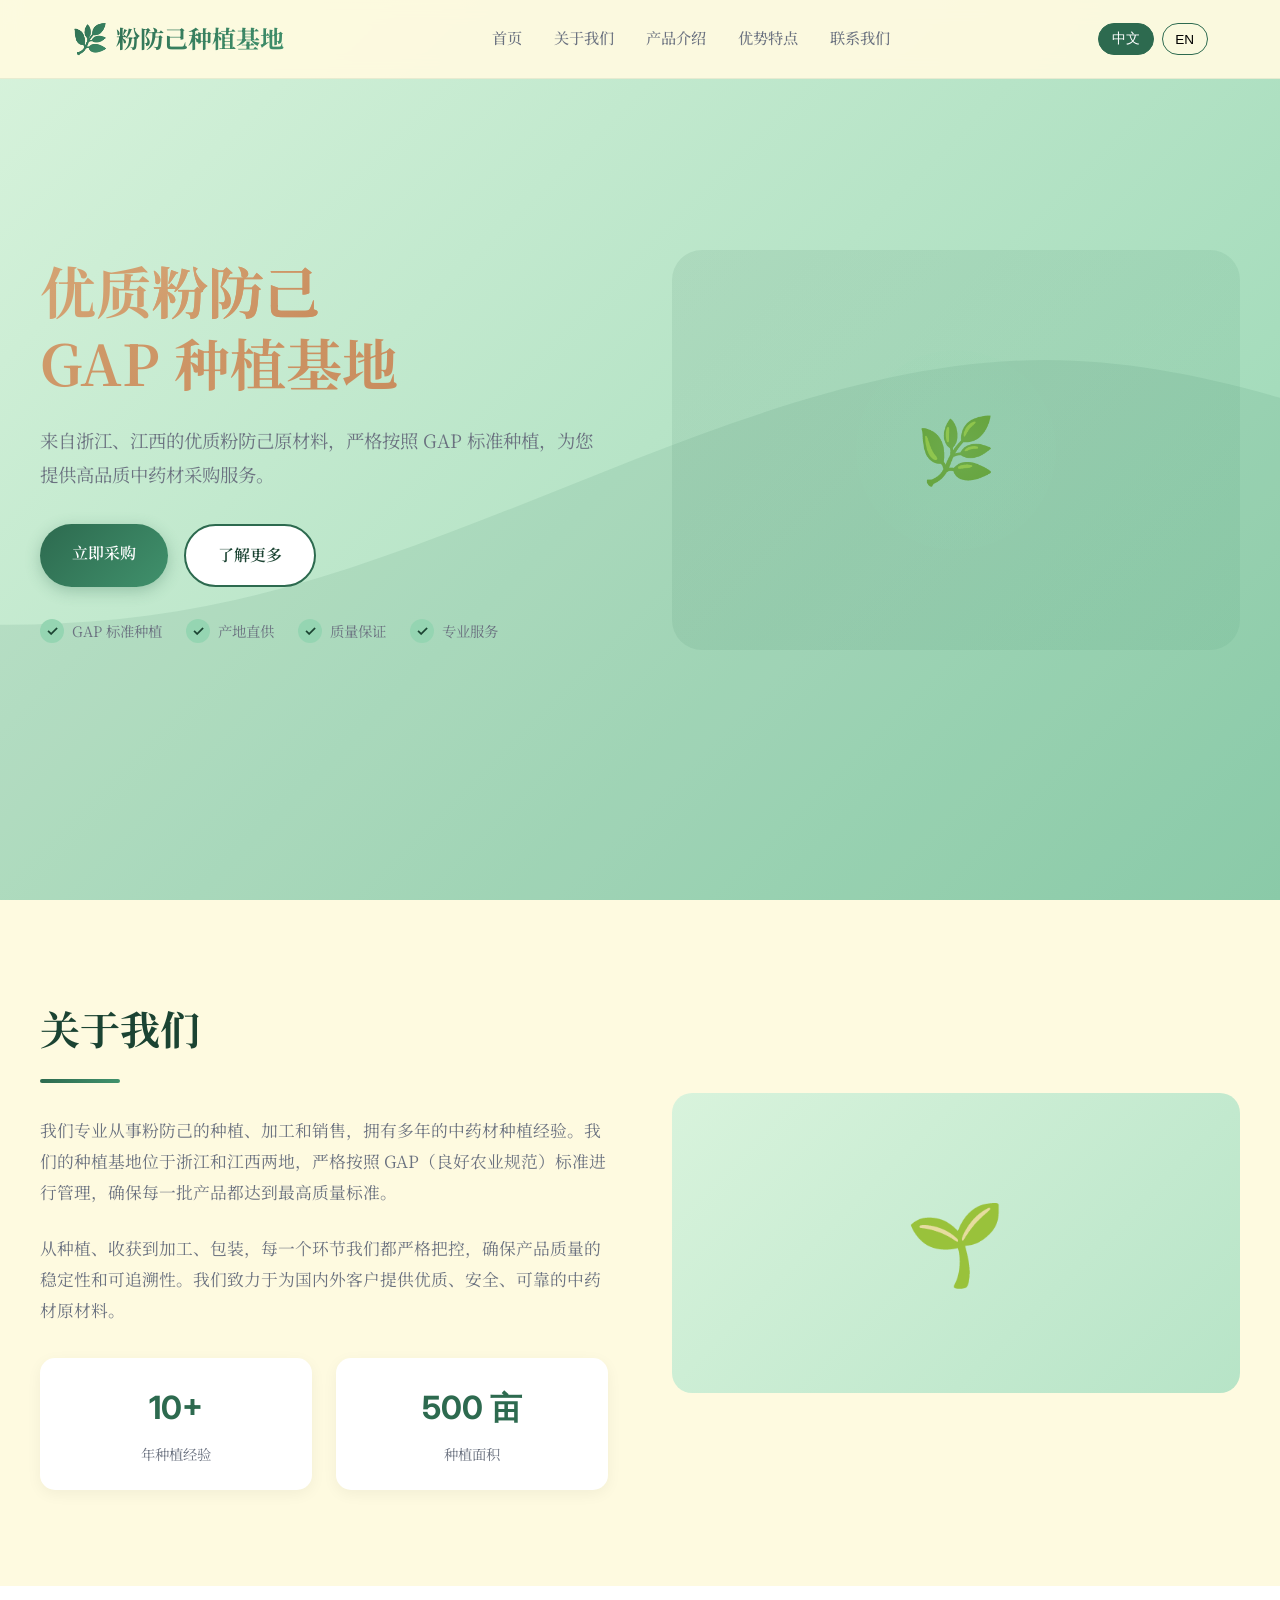
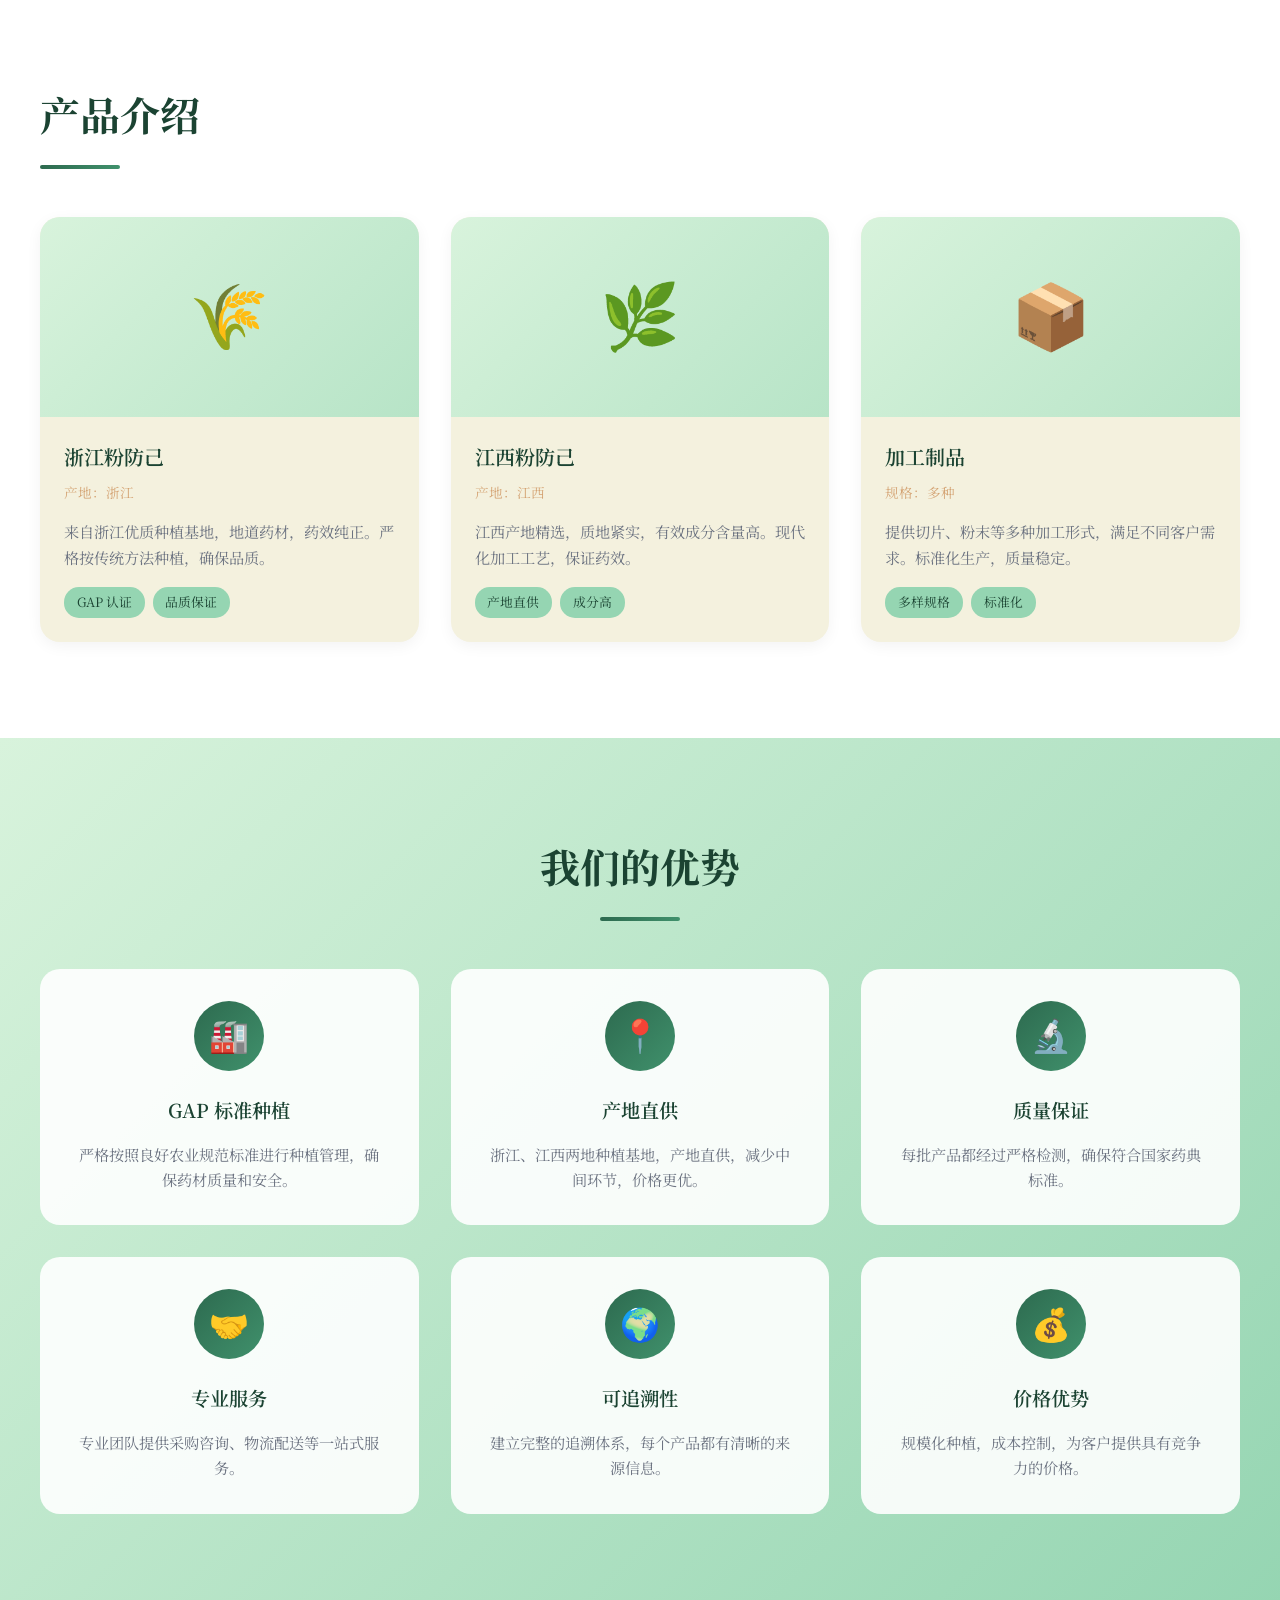
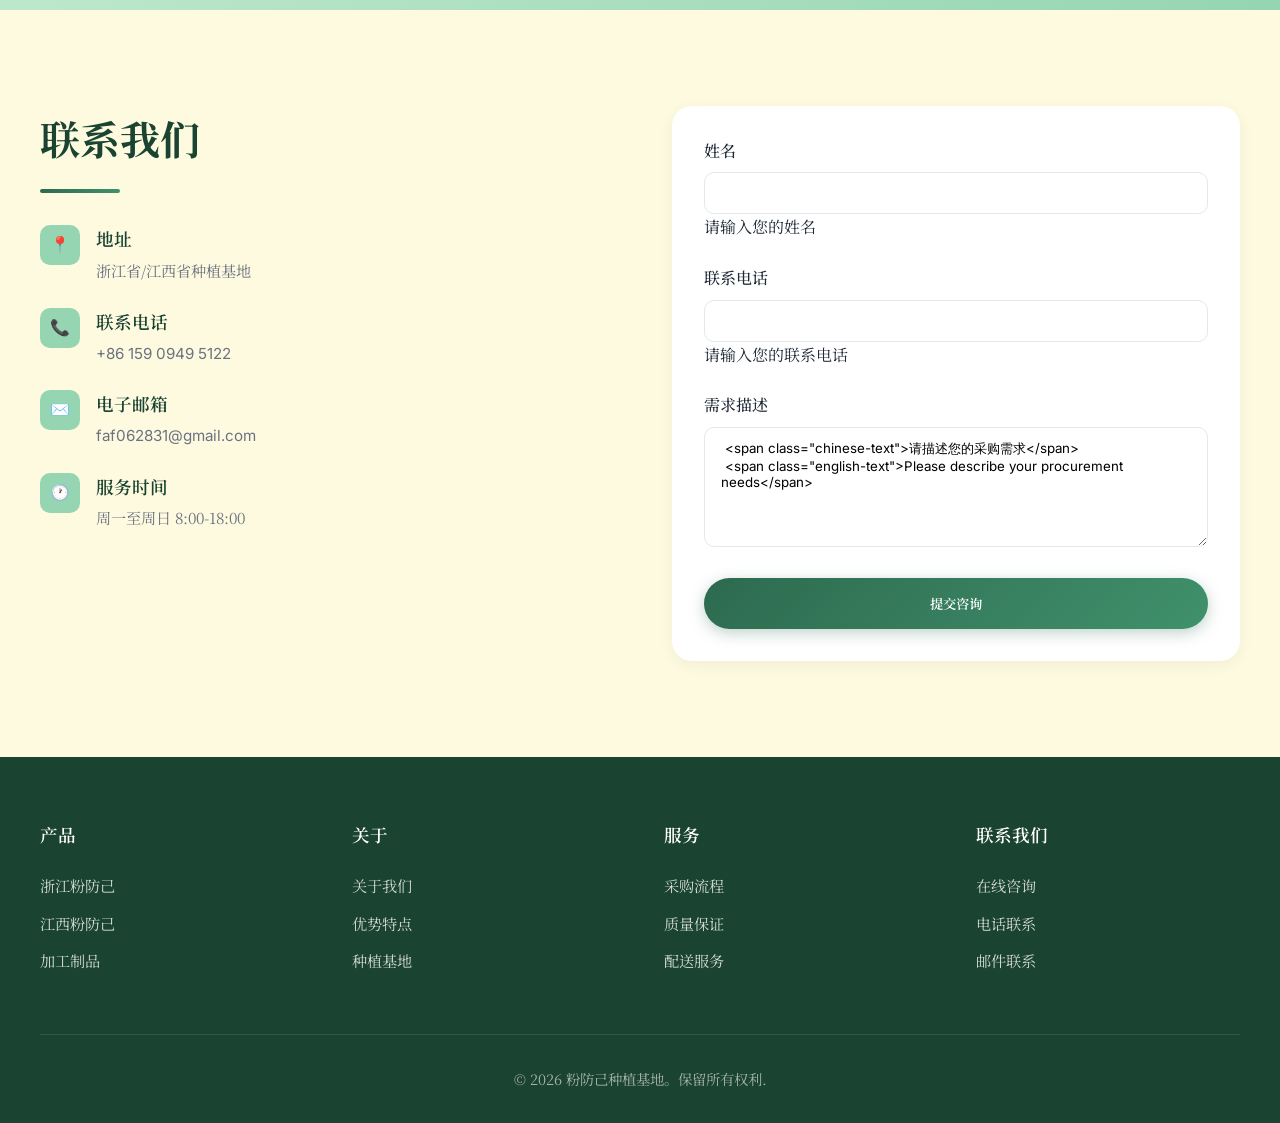
==== commit 77d35901: "更新网站设计" ====
--- a/index.html
+++ b/index.html
@@ -1,1658 +1,1335 @@
-<!DOCTYPE html>
-<html lang="zh-CN">
-<head>
-  <meta charset="UTF-8">
-  <meta name="viewport" content="width=device-width, initial-scale=1.0">
-  <meta name="description" content="汉防己草本 - 专业粉防己原药材种植销售，浙江、江西赣北产地直供，天然无硫，品质保证，源头价格，支持批量采购">
-  <meta name="keywords" content="粉防己, 粉防己原药材, 汉防己, 粉防己种植, 粉防己批发, 粉防己产地直供, 无硫粉防己, 江西赣北粉防己">
-  <meta name="author" content="HanFangji Herbal">
-  <meta name="robots" content="index, follow">
-  <meta property="og:title" content="汉防己草本 - 粉防己原药材种植销售，浙江、江西赣北产地直供">
-  <meta property="og:description" content="专业粉防己原药材种植基地，浙江、江西赣北产地直供，天然无硫，品质保证，支持批量采购">
-  <meta property="og:type" content="website">
-  <meta name="twitter:card" content="summary_large_image">
-  <title>汉防己草本 | 粉防己原药材种植销售，浙江、江西赣北产地直供</title>
-  
-  <!-- 外部资源 -->
-  <link rel="stylesheet" href="https://cdnjs.cloudflare.com/ajax/libs/font-awesome/6.4.0/css/all.min.css">
-  
-  <style>
-    /* ==================== 全局样式 ==================== */
-    :root {
-      /* 清新嫩芽绿 + 米白背景 配色系统 */
-      --primary: #7ccd7c;      /* 嫩芽绿 - 主色调 */
-      --primary-light: #90ee90;/* 浅嫩芽绿 - 悬停状态 */
-      --primary-dark: #548b54; /* 深嫩芽绿 - 强调/边框 */
-      --primary-bg: #f9f9f2;   /* 米白色背景 */
-      --secondary: #8b7355;    /* 原木色 - 重点文字/价格 */
-      --secondary-light: #a68b67; /* 浅原木色 */
-      --dark: #333333;         /* 主文本色 - 深灰色 */
-      --gray: #666666;         /* 次要文本色 - 中灰色 */
-      --light-gray: #999999;   /* 淡文本色 */
-      --white: #ffffff;        /* 纯白 - 卡片背景 */
-      --warning: #e6b89c;      /* 浅陶土色 - 评分星标色 */
-      
-      /* 布局系统 */
-      --shadow-sm: 0 2px 8px rgba(124, 205, 124, 0.1);
-      --shadow-md: 0 4px 12px rgba(124, 205, 124, 0.2);
-      --shadow-lg: 0 8px 24px rgba(124, 205, 124, 0.3);
-      
-      /* 间距系统 */
-      --space-xs: 0.5rem;
-      --space-sm: 1rem;
-      --space-md: 1.5rem;
-      --space-lg: 2rem;
-      --space-xl: 3rem;
-      
-      /* 过渡系统 */
-      --transition: all 0.3s ease;
-    }
-    
-    * {
-      margin: 0;
-      padding: 0;
-      box-sizing: border-box;
-    }
-    
-    body {
-      font-family: 'PingFang SC', 'Microsoft YaHei', Arial, sans-serif;
-      color: var(--dark);
-      line-height: 1.6;
-      background-color: var(--primary-bg); /* 全局米白背景 */
-      scroll-behavior: smooth;
-    }
-    
-    a {
-      text-decoration: none;
-      color: inherit;
-      transition: var(--transition);
-    }
-    
-    ul {
-      list-style: none;
-    }
-    
-    button {
-      cursor: pointer;
-      border: none;
-      background: none;
-      font-family: inherit;
-      transition: var(--transition);
-    }
-    
-    /* 容器 */
-    .container {
-      max-width: 1200px;
-      margin: 0 auto;
-      padding: 0 var(--space-sm);
-    }
-    
-    /* 文本对齐 */
-    .text-center {
-      text-align: center;
-    }
-    
-    /* 间距类 */
-    .mt-sm { margin-top: var(--space-sm); }
-    .mt-md { margin-top: var(--space-md); }
-    .mt-lg { margin-top: var(--space-lg); }
-    .mb-sm { margin-bottom: var(--space-sm); }
-    .mb-md { margin-bottom: var(--space-md); }
-    .mb-lg { margin-bottom: var(--space-lg); }
-    
-    /* ==================== 语言切换按钮 ==================== */
-    .lang-switch {
-      display: flex;
-      gap: var(--space-xs);
-      margin-left: var(--space-md);
-    }
-    
-    .lang-btn {
-      padding: 0.4rem 0.8rem;
-      border-radius: 4px;
-      font-weight: 500;
-      background-color: transparent;
-      border: 1px solid var(--primary);
-      color: var(--primary-dark);
-      transition: var(--transition);
-    }
-    
-    .lang-btn.active {
-      background-color: var(--primary);
-      color: white;
-    }
-    
-    .lang-btn:hover {
-      background-color: rgba(124, 205, 124, 0.1);
-    }
-    
-    /* ==================== 按钮样式 ==================== */
-    .btn {
-      display: inline-block;
-      padding: 0.8rem 1.5rem;
-      border-radius: 4px;
-      font-weight: 500;
-      text-align: center;
-      transition: var(--transition);
-      border: none;
-    }
-    
-    .btn-primary {
-      background-color: var(--primary); /* 嫩芽绿按钮 */
-      color: white;
-      font-weight: 600;
-    }
-    
-    .btn-primary:hover {
-      background-color: var(--primary-light);
-      transform: translateY(-2px);
-      box-shadow: var(--shadow-sm);
-    }
-    
-    .btn-secondary {
-      background-color: transparent;
-      color: var(--primary-dark);
-      border: 1px solid var(--primary);
-    }
-    
-    .btn-secondary:hover {
-      background-color: rgba(124, 205, 124, 0.1);
-      transform: translateY(-2px);
-    }
-    
-    /* 强调按钮 - 原木色按钮 */
-    .btn-emphasis {
-      background-color: var(--secondary); /* 原木色 */
-      color: white;
-      font-weight: 600;
-      padding: 1rem 2rem;
-      font-size: 1.1rem;
-    }
-    
-    .btn-emphasis:hover {
-      background-color: var(--secondary-light);
-      transform: translateY(-3px);
-      box-shadow: var(--shadow-md);
-    }
-    
-    /* ==================== 导航栏 ==================== */
-    .navbar {
-      background-color: var(--white); /* 白色导航栏 */
-      box-shadow: var(--shadow-sm);
-      position: fixed;
-      top: 0;
-      left: 0;
-      right: 0;
-      z-index: 999;
-      height: 70px;
-    }
-    
-    .nav-container {
-      display: flex;
-      justify-content: space-between;
-      align-items: center;
-      height: 100%;
-    }
-    
-    .logo {
-      display: flex;
-      align-items: center;
-      font-size: 1.2rem;
-      font-weight: 600;
-      color: var(--primary-dark);
-    }
-    
-    .logo i {
-      font-size: 1.5rem;
-      margin-right: var(--space-xs);
-      color: var(--primary);
-    }
-    
-    .nav-right {
-      display: flex;
-      align-items: center;
-    }
-    
-    .nav-links {
-      display: flex;
-      gap: var(--space-lg);
-    }
-    
-    .nav-links a {
-      color: var(--gray);
-      font-weight: 500;
-      position: relative;
-    }
-    
-    .nav-links a.active,
-    .nav-links a:hover {
-      color: var(--primary-dark);
-    }
-    
-    .nav-links a::after {
-      content: '';
-      position: absolute;
-      bottom: -4px;
-      left: 0;
-      width: 0;
-      height: 2px;
-      background-color: var(--primary);
-      transition: var(--transition);
-    }
-    
-    .nav-links a:hover::after,
-    .nav-links a.active::after {
-      width: 100%;
-    }
-    
-    .mobile-menu-btn {
-      display: none;
-      font-size: 1.5rem;
-      color: var(--gray);
-    }
-    
-    /* ==================== 英雄区（封面）- 嫩芽绿+米白自然风格 ==================== */
-    .hero {
-      height: 100vh;
-      /* 米白背景 + 低透明度自然图片 */
-      background: 
-        linear-gradient(rgba(249, 249, 242, 0.95), rgba(249, 249, 242, 0.95)), 
-        url('https://images.unsplash.com/photo-1597223557506-128201555292?q=80&w=1935&auto=format&fit=crop') center/cover no-repeat;
-      display: flex;
-      align-items: center;
-      justify-content: center;
-      text-align: center;
-      padding-top: 70px;
-      margin-bottom: var(--space-xl);
-      position: relative;
-    }
-    
-    .hero-content {
-      max-width: 800px;
-      padding: 0 var(--space-sm);
-      animation: fadeIn 1s ease-in;
-      position: relative;
-      z-index: 2;
-    }
-    
-    .hero h1 {
-      font-size: clamp(2.2rem, 5vw, 3.5rem);
-      margin-bottom: var(--space-md);
-      line-height: 1.2;
-      color: var(--primary-dark);
-      font-weight: 700;
-    }
-    
-    .hero h1 span {
-      color: var(--secondary); /* 原木色重点文字 */
-      display: block;
-      margin-top: 0.5rem;
-      font-size: clamp(1.8rem, 4vw, 2.8rem);
-    }
-    
-    .hero p {
-      font-size: clamp(1.1rem, 2vw, 1.3rem);
-      margin-bottom: var(--space-xl);
-      color: var(--gray);
-      max-width: 700px;
-      margin-left: auto;
-      margin-right: auto;
-    }
-    
-    .hero-buttons {
-      display: flex;
-      gap: var(--space-md);
-      justify-content: center;
-      flex-wrap: wrap;
-    }
-    
-    /* ==================== 统计区 ==================== */
-    .stats {
-      background-color: var(--white); /* 白色背景 */
-      padding: var(--space-xl) 0;
-      margin-bottom: var(--space-xl);
-      border-radius: 10px;
-      box-shadow: var(--shadow-sm);
-    }
-    
-    .stats-grid {
-      display: grid;
-      grid-template-columns: repeat(auto-fit, minmax(200px, 1fr));
-      gap: var(--space-lg);
-      text-align: center;
-    }
-    
-    .stat-number {
-      font-size: 2.8rem;
-      font-weight: 700;
-      margin-bottom: var(--space-xs);
-      color: var(--primary-dark);
-    }
-    
-    .stat-label {
-      font-size: 1.1rem;
-      opacity: 0.9;
-      color: var(--gray);
-    }
-    
-    /* ==================== 通用区块标题 ==================== */
-    .section-header {
-      text-align: center;
-      margin-bottom: var(--space-xl);
-    }
-    
-    .section-header h2 {
-      font-size: clamp(1.8rem, 3vw, 2.2rem);
-      color: var(--primary-dark);
-      margin-bottom: var(--space-sm);
-      position: relative;
-      display: inline-block;
-    }
-    
-    .section-header h2::after {
-      content: '';
-      position: absolute;
-      bottom: -8px;
-      left: 50%;
-      transform: translateX(-50%);
-      width: 80px;
-      height: 3px;
-      background-color: var(--primary);
-    }
-    
-    .section-header p {
-      color: var(--gray);
-      max-width: 700px;
-      margin: 0 auto;
-      font-size: 1.1rem;
-    }
-    
-    /* ==================== 核心产品区 - 粉防己原药材 ==================== */
-    .main-product {
-      margin-bottom: var(--space-xl);
-      padding: var(--space-xl) 0;
-      background-color: var(--white); /* 白色背景 */
-      border-radius: 10px;
-      box-shadow: var(--shadow-sm);
-    }
-    
-    .product-detail {
-      display: grid;
-      grid-template-columns: 1fr 1fr;
-      gap: var(--space-xl);
-      align-items: center;
-    }
-    
-    .product-image-main {
-      height: 500px;
-      background-image: linear-gradient(rgba(124, 205, 124, 0.05), rgba(124, 205, 124, 0.05)), 
-                        url('https://images.unsplash.com/photo-1628899975792-42d771994bb9?q=80&w=1887&auto=format&fit=crop');
-      background-size: cover;
-      background-position: center;
-      border-radius: 10px;
-      box-shadow: var(--shadow-md);
-    }
-    
-    .product-specs {
-      background-color: rgba(124, 205, 124, 0.05); /* 嫩芽绿透明背景 */
-      padding: var(--space-lg);
-      border-radius: 8px;
-      margin-bottom: var(--space-lg);
-      border: 1px solid rgba(124, 205, 124, 0.2);
-    }
-    
-    .product-specs h3 {
-      color: var(--primary-dark);
-      margin-bottom: var(--space-md);
-      font-size: 1.3rem;
-    }
-    
-    .spec-item {
-      display: flex;
-      justify-content: space-between;
-      padding: var(--space-sm) 0;
-      border-bottom: 1px solid rgba(124, 205, 124, 0.1);
-    }
-    
-    .spec-label {
-      color: var(--dark);
-      font-weight: 500;
-    }
-    
-    .spec-value {
-      color: var(--gray);
-    }
-    
-    .product-price-main {
-      font-size: 2rem;
-      color: var(--secondary);
-      font-weight: 700;
-      margin-bottom: var(--space-lg);
-    }
-    
-    .product-price-main span {
-      font-size: 1rem;
-      color: var(--gray);
-      font-weight: 400;
-    }
-    
-    /* ==================== 种植基地展示 ==================== */
-    .farm-showcase {
-      margin-bottom: var(--space-xl);
-      padding: var(--space-xl) 0;
-    }
-    
-    .farm-grid {
-      display: grid;
-      grid-template-columns: repeat(auto-fit, minmax(300px, 1fr));
-      gap: var(--space-md);
-    }
-    
-    .farm-image {
-      height: 250px;
-      border-radius: 8px;
-      overflow: hidden;
-      box-shadow: var(--shadow-md);
-      transition: var(--transition);
-      border: 5px solid var(--white);
-    }
-    
-    .farm-image:hover {
-      transform: scale(1.03);
-      box-shadow: var(--shadow-lg);
-    }
-    
-    .farm-image img {
-      width: 100%;
-      height: 100%;
-      object-fit: cover;
-    }
-    
-    /* ==================== 品质保障 ==================== */
-    .quality {
-      margin-bottom: var(--space-xl);
-      padding: var(--space-xl) 0;
-      background-color: var(--white);
-      border-radius: 10px;
-      box-shadow: var(--shadow-sm);
-    }
-    
-    .quality-grid {
-      display: grid;
-      grid-template-columns: repeat(auto-fit, minmax(280px, 1fr));
-      gap: var(--space-lg);
-    }
-    
-    .quality-card {
-      background-color: var(--primary-bg);
-      padding: var(--space-lg);
-      border-radius: 8px;
-      box-shadow: var(--shadow-sm);
-      text-align: center;
-      transition: var(--transition);
-      border: 1px solid rgba(124, 205, 124, 0.1);
-    }
-    
-    .quality-card:hover {
-      transform: translateY(-5px);
-      box-shadow: var(--shadow-md);
-      border-color: var(--primary);
-    }
-    
-    .quality-icon {
-      font-size: 2.8rem;
-      margin-bottom: var(--space-sm);
-      color: var(--primary);
-    }
-    
-    .quality-card h3 {
-      margin-bottom: var(--space-sm);
-      color: var(--primary-dark);
-      font-size: 1.3rem;
-    }
-    
-    .quality-card p {
-      color: var(--gray);
-      font-size: 1rem;
-    }
-    
-    /* ==================== 采购优势 ==================== */
-    .advantage {
-      background-color: var(--primary);
-      color: white;
-      padding: var(--space-xl) 0;
-      margin-bottom: var(--space-xl);
-      border-radius: 10px;
-    }
-    
-    .advantage .section-header h2,
-    .advantage .section-header p {
-      color: white;
-    }
-    
-    .advantage .section-header h2::after {
-      background-color: white;
-    }
-    
-    .advantage-grid {
-      display: grid;
-      grid-template-columns: repeat(auto-fit, minmax(280px, 1fr));
-      gap: var(--space-lg);
-    }
-    
-    .advantage-card {
-      background-color: rgba(255, 255, 255, 0.1);
-      padding: var(--space-lg);
-      border-radius: 8px;
-      text-align: center;
-      transition: var(--transition);
-    }
-    
-    .advantage-card:hover {
-      background-color: rgba(255, 255, 255, 0.2);
-      transform: translateY(-5px);
-    }
-    
-    .advantage-icon {
-      font-size: 2.8rem;
-      margin-bottom: var(--space-sm);
-      color: white;
-    }
-    
-    .advantage-card h3 {
-      margin-bottom: var(--space-sm);
-      font-size: 1.3rem;
-    }
-    
-    .advantage-card p {
-      opacity: 0.9;
-      font-size: 1rem;
-    }
-    
-    /* ==================== 客户评价 ==================== */
-    .testimonials {
-      padding: var(--space-xl) 0;
-      margin-bottom: var(--space-xl);
-    }
-    
-    .testimonials-grid {
-      display: grid;
-      grid-template-columns: repeat(auto-fit, minmax(300px, 1fr));
-      gap: var(--space-lg);
-    }
-    
-    .testimonial-card {
-      background-color: var(--white);
-      padding: var(--space-lg);
-      border-radius: 8px;
-      box-shadow: var(--shadow-sm);
-      border: 1px solid rgba(124, 205, 124, 0.1);
-    }
-    
-    .star-rating {
-      color: var(--warning);
-      font-size: 1.2rem;
-      margin-bottom: var(--space-sm);
-    }
-    
-    .testimonial-content {
-      color: var(--gray);
-      margin-bottom: var(--space-md);
-      font-style: italic;
-      line-height: 1.8;
-    }
-    
-    .testimonial-author {
-      display: flex;
-      align-items: center;
-      gap: var(--space-sm);
-    }
-    
-    .author-avatar {
-      width: 50px;
-      height: 50px;
-      background-color: rgba(124, 205, 124, 0.1);
-      border-radius: 50%;
-      display: flex;
-      align-items: center;
-      justify-content: center;
-      font-size: 1.2rem;
-      color: var(--primary-dark);
-    }
-    
-    .author-info h4 {
-      color: var(--dark);
-      font-size: 1rem;
-    }
-    
-    .author-info p {
-      color: var(--light-gray);
-      font-size: 0.9rem;
-    }
-    
-    /* ==================== 联系采购 ==================== */
-    .contact {
-      margin-bottom: var(--space-xl);
-      background-color: var(--white);
-      padding: var(--space-xl) 0;
-      border-radius: 10px;
-      box-shadow: var(--shadow-sm);
-    }
-    
-    .contact-content {
-      display: grid;
-      grid-template-columns: repeat(auto-fit, minmax(250px, 1fr));
-      gap: var(--space-lg);
-      margin-bottom: var(--space-xl);
-    }
-    
-    .contact-card {
-      background-color: var(--primary-bg);
-      padding: var(--space-lg);
-      border-radius: 8px;
-      box-shadow: var(--shadow-sm);
-      text-align: center;
-      transition: var(--transition);
-      border: 1px solid rgba(124, 205, 124, 0.1);
-    }
-    
-    .contact-card:hover {
-      transform: translateY(-5px);
-      box-shadow: var(--shadow-md);
-      border-color: var(--primary);
-    }
-    
-    .contact-icon {
-      font-size: 2.8rem;
-      color: var(--primary);
-      margin-bottom: var(--space-sm);
-    }
-    
-    .contact-card h3 {
-      font-size: 1.3rem;
-      margin-bottom: var(--space-md);
-      color: var(--primary-dark);
-    }
-    
-    .contact-card p {
-      color: var(--gray);
-      font-size: 1.1rem;
-      margin-bottom: var(--space-md);
-    }
-    
-    .contact-card .en-text {
-      font-size: 0.9rem;
-      color: var(--light-gray);
-      margin-top: 5px;
-      display: block;
-    }
-    
-    .qr-section {
-      text-align: center;
-      margin-top: var(--space-xl);
-    }
-    
-    .qr-code {
-      display: inline-block;
-      width: 220px;
-      height: 220px;
-      background-color: var(--primary-bg);
-      border-radius: 8px;
-      display: flex;
-      align-items: center;
-      justify-content: center;
-      font-size: 3.5rem;
-      color: var(--primary);
-      margin: var(--space-sm) 0;
-      box-shadow: var(--shadow-sm);
-      border: 1px solid rgba(124, 205, 124, 0.2);
-    }
-    
-    /* ==================== 页脚 ==================== */
-    .footer {
-      background-color: var(--primary-dark);
-      color: white;
-      padding: var(--space-xl) 0 var(--space-lg);
-    }
-    
-    .footer-content {
-      display: grid;
-      grid-template-columns: repeat(auto-fit, minmax(250px, 1fr));
-      gap: var(--space-lg);
-      margin-bottom: var(--space-lg);
-    }
-    
-    .footer-section h3 {
-      font-size: 1.2rem;
-      margin-bottom: var(--space-md);
-      color: var(--primary-light);
-    }
-    
-    .footer-section p,
-    .footer-section a {
-      color: rgba(255, 255, 255, 0.8);
-      margin-bottom: var(--space-xs);
-      display: block;
-      font-size: 1rem;
-    }
-    
-    .footer-section .en-text {
-      font-size: 0.8rem;
-      color: rgba(255, 255, 255, 0.6);
-      margin-top: 3px;
-    }
-    
-    .footer-section a:hover {
-      color: var(--primary-light);
-    }
-    
-    .footer-bottom {
-      padding-top: var(--space-lg);
-      border-top: 1px solid rgba(255, 255, 255, 0.2);
-      text-align: center;
-      color: rgba(255, 255, 255, 0.7);
-      font-size: 0.9rem;
-    }
-    
-    /* ==================== 辅助按钮 ==================== */
-    .back-to-top {
-      position: fixed;
-      bottom: var(--space-lg);
-      right: var(--space-lg);
-      width: 50px;
-      height: 50px;
-      border-radius: 50%;
-      background-color: var(--primary);
-      color: white;
-      font-size: 1.2rem;
-      display: none;
-      align-items: center;
-      justify-content: center;
-      z-index: 99;
-      box-shadow: var(--shadow-md);
-    }
-    
-    .back-to-top.show {
-      display: flex;
-    }
-    
-    .wechat-float {
-      position: fixed;
-      bottom: calc(var(--space-lg) + 60px);
-      right: var(--space-lg);
-      width: 50px;
-      height: 50px;
-      border-radius: 50%;
-      background-color: var(--primary);
-      color: white;
-      font-size: 1.2rem;
-      display: flex;
-      align-items: center;
-      justify-content: center;
-      z-index: 98;
-      box-shadow: var(--shadow-md);
-    }
-    
-    .wechat-popup {
-      position: fixed;
-      bottom: calc(var(--space-lg) + 60px);
-      right: calc(var(--space-lg) + 60px);
-      background-color: var(--white);
-      padding: var(--space-md);
-      border-radius: 8px;
-      box-shadow: var(--shadow-lg);
-      display: none;
-      z-index: 97;
-      text-align: center;
-      width: 200px;
-      border: 1px solid rgba(124, 205, 124, 0.2);
-    }
-    
-    .wechat-float:hover + .wechat-popup,
-    .wechat-popup:hover {
-      display: block;
-    }
-    
-    .mobile-consult-btn {
-      display: none;
-      position: fixed;
-      bottom: var(--space-sm);
-      left: 0;
-      right: 0;
-      padding: 0 var(--space-sm);
-      z-index: 96;
-    }
-    
-    .mobile-consult-btn .btn {
-      width: 100%;
-    }
-    
-    /* ==================== 动画 ==================== */
-    @keyframes fadeIn {
-      from { opacity: 0; transform: translateY(20px); }
-      to { opacity: 1; transform: translateY(0); }
-    }
-    
-    .animate-on-scroll {
-      opacity: 0;
-      transform: translateY(20px);
-      transition: all 0.6s ease;
-    }
-    
-    .animate-on-scroll.show {
-      opacity: 1;
-      transform: translateY(0);
-    }
-    
-    /* ==================== 响应式 ==================== */
-    @media (max-width: 768px) {
-      /* 导航 */
-      .nav-right {
-        flex-direction: row-reverse;
-      }
-      
-      .lang-switch {
-        margin-left: 0;
-        margin-right: var(--space-sm);
-      }
-      
-      .nav-links {
-        display: none;
-        position: absolute;
-        top: 70px;
-        left: 0;
-        right: 0;
-        background-color: var(--white);
-        flex-direction: column;
-        padding: var(--space-sm);
-        box-shadow: var(--shadow-sm);
-        border-bottom: 2px solid var(--primary);
-      }
-      
-      .nav-links.show {
-        display: flex;
-        animation: fadeIn 0.3s ease;
-      }
-      
-      .mobile-menu-btn {
-        display: block;
-      }
-      
-      /* 核心产品区 */
-      .product-detail {
-        grid-template-columns: 1fr;
-      }
-      
-      .product-image-main {
-        height: 300px;
-      }
-      
-      /* 辅助按钮 */
-      .wechat-float,
-      .back-to-top {
-        display: none;
-      }
-      
-      .mobile-consult-btn {
-        display: block;
-      }
-    }
-    
-    @media (max-width: 480px) {
-      .hero-buttons {
-        flex-direction: column;
-      }
-      
-      .btn {
-        width: 100%;
-      }
-      
-      .stat-number {
-        font-size: 2rem;
-      }
-      
-      .lang-btn {
-        padding: 0.3rem 0.6rem;
-        font-size: 0.9rem;
-      }
-    }
-  </style>
-</head>
-<body>
-  <!-- 导航栏 -->
-  <nav class="navbar">
-    <div class="nav-container container">
-      <a href="index.html" class="logo" data-lang-key="logo">
-        <i class="fas fa-leaf"></i>
-        <span>汉防己草本</span>
-      </a>
-      
-      <div class="nav-right">
-        <!-- 语言切换按钮 -->
-        <div class="lang-switch">
-          <button class="lang-btn active" data-lang="zh">中文</button>
-          <button class="lang-btn" data-lang="en">English</button>
-        </div>
-        
-        <ul class="nav-links" id="navLinks">
-          <li><a href="#home" class="active" data-lang-key="nav_home">首页</a></li>
-          <li><a href="#product" data-lang-key="nav_product">粉防己原药材</a></li>
-          <li><a href="#farm" data-lang-key="nav_farm">种植基地</a></li>
-          <li><a href="#testimonials" data-lang-key="nav_testimonials">客户评价</a></li>
-          <li><a href="#contact" data-lang-key="nav_contact">采购咨询</a></li>
-        </ul>
-        
-        <button class="mobile-menu-btn" id="mobileMenuBtn">
-          <i class="fas fa-bars"></i>
-        </button>
-      </div>
-    </div>
-  </nav>
-
-  <!-- 英雄区 - 清新嫩芽绿+米白自然风格 -->
-  <section class="hero" id="home">
-    <div class="hero-content">
-      <h1 data-lang-key="hero_title">
-        粉防己原药材<br>
-        <span data-lang-key="hero_subtitle">浙江、江西赣北产地直供 · 天然无硫</span>
-      </h1>
-      <p data-lang-key="hero_desc">粉防己（Stephania tetrandra S. Moore）为防己科千金藤属植物，主产于浙江、江西赣北等道地产区。我们坚持仿野生种植模式，遵循GAP种植规范，全程无硫加工，保留药材天然药性，是制药、饮片加工的优质原料。</p>
-      <div class="hero-buttons">
-        <a href="#product" class="btn btn-primary" data-lang-key="btn_view_product">查看产品详情</a>
-        <a href="#contact" class="btn btn-emphasis" data-lang-key="btn_consult_now">立即采购咨询</a>
-      </div>
-    </div>
-  </section>
-
-  <!-- 统计区 - 强化核心优势 -->
-  <section class="stats">
-    <div class="container">
-      <div class="stats-grid">
-        <div class="stat-card">
-          <div class="stat-number">800+</div>
-          <div class="stat-label" data-lang-key="stat_1">亩GAP种植基地（浙江+赣北）</div>
-        </div>
-        <div class="stat-card">
-          <div class="stat-number">3</div>
-          <div class="stat-label" data-lang-key="stat_2">代人传统种植技艺传承</div>
-        </div>
-        <div class="stat-card">
-          <div class="stat-number">100%</div>
-          <div class="stat-label" data-lang-key="stat_3">无硫无添加自然加工</div>
-        </div>
-        <div class="stat-card">
-          <div class="stat-number">99%</div>
-          <div class="stat-label" data-lang-key="stat_4">客户复购率（药企/饮片厂）</div>
-        </div>
-      </div>
-    </div>
-  </section>
-
-  <!-- 核心产品区 - 粉防己原药材 -->
-  <section class="main-product" id="product">
-    <div class="container">
-      <div class="section-header">
-        <h2 data-lang-key="product_title">粉防己原药材</h2>
-        <p data-lang-key="product_desc">粉防己为《中国药典》收载品种，性寒，味苦，归膀胱、肺经，具有利水消肿、祛风止痛的功效。我们的粉防己原药材严格按照药典标准采收加工，有效成分粉防己碱含量≥1.0%，符合2020版《中国药典》要求。</p>
-      </div>
-      
-      <div class="product-detail">
-        <div class="product-image-main animate-on-scroll"></div>
-        
-        <div class="product-info-main animate-on-scroll">
-          <h3 style="font-size: 1.8rem; margin-bottom: var(--space-md); color: var(--primary-dark);" data-lang-key="product_name">粉防己原药材（精选级）</h3>
-          
-          <div class="product-specs">
-            <h3 data-lang-key="product_spec_title">药典标准规格</h3>
-            <div class="spec-item">
-              <span class="spec-label" data-lang-key="spec_origin">产地</span>
-              <span class="spec-value">浙江·丽水 / 江西·赣北（道地产区）</span>
-            </div>
-            <div class="spec-item">
-              <span class="spec-label" data-lang-key="spec_process">加工方式</span>
-              <span class="spec-value" data-lang-key="spec_process_val">自然晾晒，无硫熏，低温干燥</span>
-            </div>
-            <div class="spec-item">
-              <span class="spec-label" data-lang-key="spec_shape">形态</span>
-              <span class="spec-value" data-lang-key="spec_shape_val">精选切片（3-5mm），粉性足</span>
-            </div>
-            <div class="spec-item">
-              <span class="spec-label" data-lang-key="spec_moisture">含水率</span>
-              <span class="spec-value">≤12%（药典标准）</span>
-            </div>
-            <div class="spec-item">
-              <span class="spec-label" data-lang-key="spec_alkaloid">粉防己碱含量</span>
-              <span class="spec-value">≥1.0%（HPLC检测）</span>
-            </div>
-            <div class="spec-item">
-              <span class="spec-label" data-lang-key="spec_packaging">包装方式</span>
-              <span class="spec-value" data-lang-key="spec_packaging_val">食品级真空包装/食品级编织袋</span>
-            </div>
-            <div class="spec-item">
-              <span class="spec-label" data-lang-key="spec_storage">储存条件</span>
-              <span class="spec-value">≤25℃，RH≤60%（阴凉干燥处）</span>
-            </div>
-          </div>
-          
-          <div class="product-price-main">
-            ¥128.00 <span data-lang-key="price_unit">/ 500g（药典级零售）</span>
-          </div>
-          
-          <p style="color: var(--gray); margin-bottom: var(--space-lg);" data-lang-key="product_price_note">
-            批量采购（≥50kg）价格更优，可提供第三方检测报告（农残、重金属、有效成分），支持定制切片规格、包装方式，欢迎来电咨询具体报价和合作方案。
-          </p>
-          
-          <div style="display: flex; gap: var(--space-sm); flex-wrap: wrap;">
-            <a href="#contact" class="btn btn-emphasis" data-lang-key="btn_quote">立即询价</a>
-            <a href="#contact" class="btn btn-secondary" data-lang-key="btn_test_report">索取检测报告</a>
-          </div>
-        </div>
-      </div>
-    </div>
-  </section>
-
-  <!-- 种植基地展示 -->
-  <section class="farm-showcase" id="farm">
-    <div class="container">
-      <div class="section-header">
-        <h2 data-lang-key="farm_title">道地产区种植基地</h2>
-        <p data-lang-key="farm_desc">粉防己喜温暖湿润气候，适宜生长在海拔200-800米的丘陵山地，浙江丽水、江西赣北地区土壤疏松肥沃、气候温和湿润，是粉防己的传统道地产区，所产粉防己粉性足、有效成分含量高。</p>
-      </div>
-      
-      <div class="farm-grid animate-on-scroll">
-        <div class="farm-image">
-          <img src="https://images.unsplash.com/photo-1523348837708-15d4a09cfac2?q=80&w=1974&auto=format&fit=crop" alt="浙江粉防己GAP种植基地，仿野生生长环境">
-        </div>
-        <div class="farm-image">
-          <img src="https://images.unsplash.com/photo-1597223557506-128201555292?q=80&w=1935&auto=format&fit=crop" alt="江西赣北粉防己生长环境，道地产区自然条件">
-        </div>
-        <div class="farm-image">
-          <img src="https://images.unsplash.com/photo-1628899975792-42d771994bb9?q=80&w=1887&auto=format&fit=crop" alt="粉防己采收加工，人工精选，无硫自然干燥">
-        </div>
-      </div>
-    </div>
-  </section>
-
-  <!-- 品质保障 -->
-  <section class="quality">
-    <div class="container">
-      <div class="section-header">
-        <h2 data-lang-key="quality_title">品质保障体系</h2>
-        <p data-lang-key="quality_desc">我们建立了从种植到加工的全流程品质管控体系，严格遵循《中药材生产质量管理规范》(GAP)，确保每一批粉防己原药材都符合药典标准和客户要求。</p>
-      </div>
-      
-      <div class="quality-grid">
-        <div class="quality-card animate-on-scroll">
-          <div class="quality-icon">
-            <i class="fas fa-seedling"></i>
-          </div>
-          <h3 data-lang-key="quality_1_title">道地产区种植</h3>
-          <p data-lang-key="quality_1_desc">选择浙江丽水、江西赣北核心道地产区，气候土壤条件适宜，保证粉防己的道地性和有效成分粉防己碱、防己诺林碱的含量达标。</p>
-        </div>
-        <div class="quality-card animate-on-scroll">
-          <div class="quality-icon">
-            <i class="fas fa-ban"></i>
-          </div>
-          <h3 data-lang-key="quality_2_title">无硫无添加加工</h3>
-          <p data-lang-key="quality_2_desc">拒绝硫磺熏蒸、拒绝使用防腐剂等化学添加剂，采用自然晾晒+低温干燥工艺，保留粉防己的天然药性和外观性状。</p>
-        </div>
-        <div class="quality-card animate-on-scroll">
-          <div class="quality-icon">
-            <i class="fas fa-vial"></i>
-          </div>
-          <h3 data-lang-key="quality_3_title">全项检测把控</h3>
-          <p data-lang-key="quality_3_desc">每批次产品均送第三方检测机构检测，农残、重金属、黄曲霉毒素、二氧化硫等指标均符合2020版《中国药典》要求。</p>
-        </div>
-        <div class="quality-card animate-on-scroll">
-          <div class="quality-icon">
-            <i class="fas fa-box"></i>
-          </div>
-          <h3 data-lang-key="quality_4_title">标准化包装储运</h3>
-          <p data-lang-key="quality_4_desc">采用食品级包装材料，真空密封包装，防潮防虫，全程温控物流，保证运输和储存过程中的品质稳定。</p>
-        </div>
-      </div>
-    </div>
-  </section>
-
-  <!-- 采购优势 -->
-  <section class="advantage">
-    <div class="container">
-      <div class="section-header">
-        <h2 data-lang-key="advantage_title">采购合作优势</h2>
-        <p data-lang-key="advantage_desc">作为粉防己道地产区的源头种植基地，我们能为您提供更具性价比的采购方案和更专业的服务支持</p>
-      </div>
-      
-      <div class="advantage-grid">
-        <div class="advantage-card animate-on-scroll">
-          <div class="advantage-icon">
-            <i class="fas fa-mountain"></i>
-          </div>
-          <h3 data-lang-key="advantage_1_title">产地直供</h3>
-          <p data-lang-key="advantage_1_desc">自有800余亩种植基地，无中间商环节，价格更具优势，可提供基地考察、实地验货服务。</p>
-        </div>
-        <div class="advantage-card animate-on-scroll">
-          <div class="advantage-icon">
-            <i class="fas fa-truck"></i>
-          </div>
-          <h3 data-lang-key="advantage_2_title">全国配送</h3>
-          <p data-lang-key="advantage_2_desc">与多家物流企业合作，支持全国物流配送，批量采购可专车送货上门，全程温控运输。</p>
-        </div>
-        <div class="advantage-card animate-on-scroll">
-          <div class="advantage-icon">
-            <i class="fas fa-handshake"></i>
-          </div>
-          <h3 data-lang-key="advantage_3_title">长期稳定供货</h3>
-          <p data-lang-key="advantage_3_desc">可签订年度采购协议，保证全年稳定供货，根据市场行情调整价格，规避价格波动风险。</p>
-        </div>
-        <div class="advantage-card animate-on-scroll">
-          <div class="advantage-icon">
-            <i class="fas fa-user-cog"></i>
-          </div>
-          <h3 data-lang-key="advantage_4_title">定制化服务</h3>
-          <p data-lang-key="advantage_4_desc">可根据客户需求定制切片规格（薄片/厚片/段）、包装规格，提供贴牌加工、代储代运等增值服务。</p>
-        </div>
-      </div>
-    </div>
-  </section>
-
-  <!-- 客户评价 -->
-  <section class="testimonials" id="testimonials">
-    <div class="container">
-      <div class="section-header">
-        <h2 data-lang-key="testimonials_title">客户评价</h2>
-        <p data-lang-key="testimonials_desc">来自全国各地制药企业、饮片厂、中药材批发商的真实反馈</p>
-      </div>
-      
-      <div class="testimonials-grid">
-        <div class="testimonial-card animate-on-scroll">
-          <div class="star-rating">
-            <i class="fas fa-star"></i>
-            <i class="fas fa-star"></i>
-            <i class="fas fa-star"></i>
-            <i class="fas fa-star"></i>
-            <i class="fas fa-star"></i>
-          </div>
-          <div class="testimonial-content" data-lang-key="testimonial_1">
-            "合作3年了，他家的粉防己品质一直很稳定，粉性足，无硫熏，粉防己碱含量检测均在1.2%以上，符合我们的投料标准，价格也比市场统货实在，是我们的核心供应商。"
-          </div>
-          <div class="testimonial-author">
-            <div class="author-avatar">张</div>
-            <div class="author-info">
-              <h4>张总</h4>
-              <p data-lang-key="testimonial_1_author">安徽 · 中药材批发商</p>
-            </div>
-          </div>
-        </div>
-        <div class="testimonial-card animate-on-scroll">
-          <div class="star-rating">
-            <i class="fas fa-star"></i>
-            <i class="fas fa-star"></i>
-            <i class="fas fa-star"></i>
-            <i class="fas fa-star"></i>
-            <i class="fas fa-star"></i>
-          </div>
-          <div class="testimonial-content" data-lang-key="testimonial_2">
-            "作为制药企业，我们对原料要求严格，第一次合作先拿了样品送检，农残、重金属、有效成分均符合药典要求，后续批量采购的货和样品一致，值得信赖。"
-          </div>
-          <div class="testimonial-author">
-            <div class="author-avatar">李</div>
-            <div class="author-info">
-              <h4>李经理</h4>
-              <p data-lang-key="testimonial_2_author">广东 · 制药企业采购部</p>
-            </div>
-          </div>
-        </div>
-        <div class="testimonial-card animate-on-scroll">
-          <div class="star-rating">
-            <i class="fas fa-star"></i>
-            <i class="fas fa-star"></i>
-            <i class="fas fa-star"></i>
-            <i class="fas fa-star"></i>
-            <i class="fas fa-star"></i>
-          </div>
-          <div class="testimonial-content" data-lang-key="testimonial_3">
-            "我们是饮片加工厂，需要定制切片规格，厂家配合度很高，交货及时，包装严实，到货没有破损。老板懂药材懂工艺，沟通起来很顺畅，会继续合作。"
-          </div>
-          <div class="testimonial-author">
-            <div class="author-avatar">王</div>
-            <div class="author-info">
-              <h4>王老板</h4>
-              <p data-lang-key="testimonial_3_author">山东 · 中医药饮片厂</p>
-            </div>
-          </div>
-        </div>
-      </div>
-    </div>
-  </section>
-
-  <!-- 联系采购 -->
-  <section class="contact" id="contact">
-    <div class="container">
-      <div class="section-header">
-        <h2 data-lang-key="contact_title">采购咨询合作</h2>
-        <p data-lang-key="contact_desc">欢迎来电/微信咨询，我们将为您提供专业的报价、检测报告和定制化采购方案</p>
-      </div>
-      
-      <div class="contact-content">
-        <div class="contact-card animate-on-scroll">
-          <div class="contact-icon">
-            <i class="fab fa-weixin"></i>
-          </div>
-          <h3 data-lang-key="contact_wechat">微信咨询</h3>
-          <p>fanzhejun66</p>
-          <span class="en-text">WeChat ID: fanzhejun66</span>
-          <a href="#contact" class="btn btn-primary" data-lang-key="btn_add_wechat">添加微信</a>
-        </div>
-        <div class="contact-card animate-on-scroll">
-          <div class="contact-icon">
-            <i class="fas fa-phone"></i>
-          </div>
-          <h3 data-lang-key="contact_phone">电话咨询</h3>
-          <p>8615909495122</p>
-          <span class="en-text">Phone: +86 15909495122</span>
-          <a href="tel:8615909495122" class="btn btn-primary" data-lang-key="btn_call_now">立即拨打</a>
-        </div>
-        <div class="contact-card animate-on-scroll">
-          <div class="contact-icon">
-            <i class="fas fa-envelope"></i>
-          </div>
-          <h3 data-lang-key="contact_email">邮件咨询</h3>
-          <p>faf02831@gmail.com</p>
-          <span class="en-text">Email: faf02831@gmail.com</span>
-          <a href="mailto:faf02831@gmail.com" class="btn btn-primary" data-lang-key="btn_send_email">发送邮件</a>
-        </div>
-      </div>
-      
-      <div class="qr-section animate-on-scroll">
-        <h3 style="margin-bottom: var(--space-sm); color: var(--primary-dark);" data-lang-key="qr_title">扫码添加客服微信</h3>
-        <div class="qr-code">
-          <i class="fab fa-weixin"></i>
-        </div>
-        <p style="color: var(--primary); font-size: 1rem; margin-top: var(--space-sm); font-weight: 500;" data-lang-key="qr_note">
-          备注"采购咨询"，可获取最新报价单+检测报告样本
-        </p>
-        <p style="color: var(--gray); font-size: 0.9rem; margin-top: 5px;">
-          Note: "Procurement Consultation" to get latest quotation + test report sample
-        </p>
-      </div>
-    </div>
-  </section>
-
-  <!-- 页脚 -->
-  <footer class="footer">
-    <div class="container">
-      <div class="footer-content">
-        <div class="footer-section">
-          <h3><i class="fas fa-leaf"></i> <span data-lang-key="footer_brand">汉防己草本</span></h3>
-          <p data-lang-key="footer_desc">专业粉防己原药材GAP种植基地，专注道地产区粉防己种植加工15年，为制药企业、饮片厂、中药材批发商提供优质无硫粉防己原药材。</p>
-          <p class="en-text">Professional GAP planting base for Stephania tetrandra raw medicinal materials, focusing on planting and processing for 15 years in genuine producing areas, providing high-quality sulfur-free raw materials for pharmaceutical enterprises, herbal slice factories and Chinese medicinal materials wholesalers.</p>
-        </div>
-        <div class="footer-section">
-          <h3 data-lang-key="footer_nav">快速导航</h3>
-          <a href="#home" data-lang-key="nav_home">首页</a>
-          <a href="#product" data-lang-key="nav_product">粉防己原药材</a>
-          <a href="#farm" data-lang-key="nav_farm">种植基地</a>
-          <a href="#contact" data-lang-key="nav_contact">采购咨询</a>
-        </div>
-        <div class="footer-section">
-          <h3 data-lang-key="footer_product">产品信息</h3>
-          <a href="#product" data-lang-key="product_name">粉防己原药材（药典级）</a>
-          <a href="#quality" data-lang-key="quality_title">品质保障体系</a>
-          <a href="#advantage" data-lang-key="advantage_title">采购合作优势</a>
-          <a href="#contact" data-lang-key="footer_custom_service">定制加工服务</a>
-        </div>
-        <div class="footer-section">
-          <h3 data-lang-key="footer_contact">联系方式</h3>
-          <p data-lang-key="footer_wechat">微信：fanzhejun66 <span class="en-text">WeChat: fanzhejun66</span></p>
-          <p data-lang-key="footer_phone">电话：8615909495122 <span class="en-text">Phone: +86 15909495122</span></p>
-          <p data-lang-key="footer_email">邮箱：faf02831@gmail.com <span class="en-text">Email: faf02831@gmail.com</span></p>
-          <p data-lang-key="footer_address">地址：江西宜春 <span class="en-text">Address: Yichun, Jiangxi Province, China</span></p>
-        </div>
-      </div>
-      <div class="footer-bottom">
-        <p data-lang-key="footer_copyright">© 2024 汉防己草本 版权所有 | 本网站产品仅作为中药材原料销售，不作药用宣传 | 符合2020版《中国药典》标准</p>
-        <p style="margin-top: 8px; font-size: 0.8rem;">© 2024 HanFangji Herbal All Rights Reserved | Products on this website are sold only as raw materials of Chinese medicinal materials, not for medicinal promotion | Compliant with the 2020 edition of Chinese Pharmacopoeia standards</p>
-      </div>
-    </div>
-  </footer>
-
-  <!-- 返回顶部按钮 -->
-  <button class="back-to-top" id="backToTop" aria-label="返回顶部">
-    <i class="fas fa-arrow-up"></i>
-  </button>
-
-  <!-- 悬浮微信按钮 -->
-  <div class="wechat-float" id="wechatFloat">
-    <i class="fab fa-weixin"></i>
-  </div>
-  <div class="wechat-popup" id="wechatPopup">
-    <p style="color: var(--dark);" data-lang-key="wechat_popup_title">扫码添加采购客服</p>
-    <p style="color: var(--light-gray); font-size: 0.8rem; margin-bottom: 8px;">Scan to add procurement customer service</p>
-    <div class="qr-code" style="width: 150px; height: 150px; font-size: 2rem;">
-      <i class="fab fa-weixin"></i>
-    </div>
-    <p style="font-size: 0.9rem; color: var(--light-gray);" data-lang-key="wechat_id">微信号：fanzhejun66</p>
-    <p style="font-size: 0.8rem; color: var(--light-gray);">WeChat ID: fanzhejun66</p>
-  </div>
-
-  <!-- 移动端咨询按钮 -->
-  <div class="mobile-consult-btn">
-    <a href="#contact" class="btn btn-emphasis" data-lang-key="btn_consult_now">立即采购咨询</a>
-  </div>
-
-  <script>
-    // ==================== 语言切换核心功能 ====================
-    // 语言包定义
-    const translations = {
-      zh: {
-        logo: "汉防己草本",
-        nav_home: "首页",
-        nav_product: "粉防己原药材",
-        nav_farm: "种植基地",
-        nav_testimonials: "客户评价",
-        nav_contact: "采购咨询",
-        hero_title: "粉防己原药材",
-        hero_subtitle: "浙江、江西赣北产地直供 · 天然无硫",
-        hero_desc: "粉防己（Stephania tetrandra S. Moore）为防己科千金藤属植物，主产于浙江、江西赣北等道地产区。我们坚持仿野生种植模式，遵循GAP种植规范，全程无硫加工，保留药材天然药性，是制药、饮片加工的优质原料。",
-        btn_view_product: "查看产品详情",
-        btn_consult_now: "立即采购咨询",
-        stat_1: "亩GAP种植基地（浙江+赣北）",
-        stat_2: "代人传统种植技艺传承",
-        stat_3: "无硫无添加自然加工",
-        stat_4: "客户复购率（药企/饮片厂）",
-        product_title: "粉防己原药材",
-        product_desc: "粉防己为《中国药典》收载品种，性寒，味苦，归膀胱、肺经，具有利水消肿、祛风止痛的功效。我们的粉防己原药材严格按照药典标准采收加工，有效成分粉防己碱含量≥1.0%，符合2020版《中国药典》要求。",
-        product_name: "粉防己原药材（精选级）",
-        product_spec_title: "药典标准规格",
-        spec_origin: "产地",
-        spec_process: "加工方式",
-        spec_process_val: "自然晾晒，无硫熏，低温干燥",
-        spec_shape: "形态",
-        spec_shape_val: "精选切片（3-5mm），粉性足",
-        spec_moisture: "含水率",
-        spec_alkaloid: "粉防己碱含量",
-        spec_packaging: "包装方式",
-        spec_packaging_val: "食品级真空包装/食品级编织袋",
-        spec_storage: "储存条件",
-        price_unit: "/ 500g（药典级零售）",
-        product_price_note: "批量采购（≥50kg）价格更优，可提供第三方检测报告（农残、重金属、有效成分），支持定制切片规格、包装方式，欢迎来电咨询具体报价和合作方案。",
-        btn_quote: "立即询价",
-        btn_test_report: "索取检测报告",
-        farm_title: "道地产区种植基地",
-        farm_desc: "粉防己喜温暖湿润气候，适宜生长在海拔200-800米的丘陵山地，浙江丽水、江西赣北地区土壤疏松肥沃、气候温和湿润，是粉防己的传统道地产区，所产粉防己粉性足、有效成分含量高。",
-        quality_title: "品质保障体系",
-        quality_desc: "我们建立了从种植到加工的全流程品质管控体系，严格遵循《中药材生产质量管理规范》(GAP)，确保每一批粉防己原药材都符合药典标准和客户要求。",
-        quality_1_title: "道地产区种植",
-        quality_1_desc: "选择浙江丽水、江西赣北核心道地产区，气候土壤条件适宜，保证粉防己的道地性和有效成分粉防己碱、防己诺林碱的含量达标。",
-        quality_2_title: "无硫无添加加工",
-        quality_2_desc: "拒绝硫磺熏蒸、拒绝使用防腐剂等化学添加剂，采用自然晾晒+低温干燥工艺，保留粉防己的天然药性和外观性状。",
-        quality_3_title: "全项检测把控",
-        quality_3_desc: "每批次产品均送第三方检测机构检测，农残、重金属、黄曲霉毒素、二氧化硫等指标均符合2020版《中国药典》要求。",
-        quality_4_title: "标准化包装储运",
-        quality_4_desc: "采用食品级包装材料，真空密封包装，防潮防虫，全程温控物流，保证运输和储存过程中的品质稳定。",
-        advantage_title: "采购合作优势",
-        advantage_desc: "作为粉防己道地产区的源头种植基地，我们能为您提供更具性价比的采购方案和更专业的服务支持",
-        advantage_1_title: "产地直供",
-        advantage_1_desc: "自有800余亩种植基地，无中间商环节，价格更具优势，可提供基地考察、实地验货服务。",
-        advantage_2_title: "全国配送",
-        advantage_2_desc: "与多家物流企业合作，支持全国物流配送，批量采购可专车送货上门，全程温控运输。",
-        advantage_3_title: "长期稳定供货",
-        advantage_3_desc: "可签订年度采购协议，保证全年稳定供货，根据市场行情调整价格，规避价格波动风险。",
-        advantage_4_title: "定制化服务",
-        advantage_4_desc: "可根据客户需求定制切片规格（薄片/厚片/段）、包装规格，提供贴牌加工、代储代运等增值服务。",
-        testimonials_title: "客户评价",
-        testimonials_desc: "来自全国各地制药企业、饮片厂、中药材批发商的真实反馈",
-        testimonial_1: "合作3年了，他家的粉防己品质一直很稳定，粉性足，无硫熏，粉防己碱含量检测均在1.2%以上，符合我们的投料标准，价格也比市场统货实在，是我们的核心供应商。",
-        testimonial_1_author: "安徽 · 中药材批发商",
-        testimonial_2: "作为制药企业，我们对原料要求严格，第一次合作先拿了样品送检，农残、重金属、有效成分均符合药典要求，后续批量采购的货和样品一致，值得信赖。",
-        testimonial_2_author: "广东 · 制药企业采购部",
-        testimonial_3: "我们是饮片加工厂，需要定制切片规格，厂家配合度很高，交货及时，包装严实，到货没有破损。老板懂药材懂工艺，沟通起来很顺畅，会继续合作。",
-        testimonial_3_author: "山东 · 中医药饮片厂",
-        contact_title: "采购咨询合作",
-        contact_desc: "欢迎来电/微信咨询，我们将为您提供专业的报价、检测报告和定制化采购方案",
-        contact_wechat: "微信咨询",
-        contact_phone: "电话咨询",
-        contact_email: "邮件咨询",
-        btn_add_wechat: "添加微信",
-        btn_call_now: "立即拨打",
-        btn_send_email: "发送邮件",
-        qr_title: "扫码添加客服微信",
-        qr_note: '备注"采购咨询"，可获取最新报价单+检测报告样本',
-        footer_brand: "汉防己草本",
-        footer_desc: "专业粉防己原药材GAP种植基地，专注道地产区粉防己种植加工15年，为制药企业、饮片厂、中药材批发商提供优质无硫粉防己原药材。",
-        footer_nav: "快速导航",
-        footer_product: "产品信息",
-        footer_custom_service: "定制加工服务",
-        footer_contact: "联系方式",
-        footer_wechat: "微信：fanzhejun66",
-        footer_phone: "电话：8615909495122",
-        footer_email: "邮箱：faf02831@gmail.com",
-        footer_address: "地址：江西宜春",
-        footer_copyright: "© 2024 汉防己草本 版权所有 | 本网站产品仅作为中药材原料销售，不作药用宣传 | 符合2020版《中国药典》标准",
-        wechat_popup_title: "扫码添加采购客服",
-        wechat_id: "微信号：fanzhejun66"
-      },
-      en: {
-        logo: "HanFangji Herbal",
-        nav_home: "Home",
-        nav_product: "Stephania Tetrandra",
-        nav_farm: "Planting Base",
-        nav_testimonials: "Testimonials",
-        nav_contact: "Procurement",
-        hero_title: "Stephania Tetrandra Raw Herbs",
-        hero_subtitle: "Direct Supply from Zhejiang & Northern Jiangxi · Sulfur-Free",
-        hero_desc: "Stephania tetrandra S. Moore belongs to the Menispermaceae family, mainly produced in genuine producing areas such as Zhejiang and northern Jiangxi. We adhere to wild-simulated planting mode, follow GAP planting standards, and process without sulfur throughout the whole process to retain the natural medicinal properties of the herbs, making it a high-quality raw material for pharmaceutical and herbal slice processing.",
-        btn_view_product: "View Product Details",
-        btn_consult_now: "Consult Now",
-        stat_1: "Mu GAP Planting Base (Zhejiang + Northern Jiangxi)",
-        stat_2: "Generations of Traditional Planting Skills",
-        stat_3: "100% Sulfur-Free & Additive-Free Processing",
-        stat_4: "Customer Repurchase Rate (Pharmaceutical/Herbal Factories)",
-        product_title: "Stephania Tetrandra Raw Herbs",
-        product_desc: "Stephania tetrandra is a variety included in the Chinese Pharmacopoeia. It is cold in nature, bitter in taste, attributive to the bladder and lung meridians, with effects of inducing diuresis to reduce edema, dispelling wind and relieving pain. Our Stephania tetrandra raw herbs are harvested and processed in strict accordance with pharmacopoeia standards, with the content of tetrandrine (effective component) ≥1.0%, meeting the requirements of the 2020 edition of Chinese Pharmacopoeia.",
-        product_name: "Stephania Tetrandra Raw Herbs (Selected Grade)",
-        product_spec_title: "Pharmacopoeia Standard Specifications",
-        spec_origin: "Origin",
-        spec_process: "Processing Method",
-        spec_process_val: "Natural air drying, sulfur-free fumigation, low temperature drying",
-        spec_shape: "Form",
-        spec_shape_val: "Selected slices (3-5mm), high powder content",
-        spec_moisture: "Moisture Content",
-        spec_alkaloid: "Tetrandrine Content",
-        spec_packaging: "Packaging Method",
-        spec_packaging_val: "Food-grade vacuum packaging / Food-grade woven bags",
-        spec_storage: "Storage Conditions",
-        price_unit: "/ 500g (Pharmacopoeia Grade Retail)",
-        product_price_note: "Bulk purchase (≥50kg) enjoys better price. Third-party test reports (pesticide residues, heavy metals, active ingredients) can be provided. Custom slice specifications and packaging methods are supported. Welcome to call for specific quotations and cooperation plans.",
-        btn_quote: "Get Quote Now",
-        btn_test_report: "Request Test Report",
-        farm_title: "Genuine Producing Area Planting Base",
-        farm_desc: "Stephania tetrandra likes warm and humid climate, suitable for growing in hilly mountains at an altitude of 200-800 meters. Lishui in Zhejiang and northern Jiangxi have loose and fertile soil, mild and humid climate, which are traditional genuine producing areas of Stephania tetrandra. The produced Stephania tetrandra has high powder content and high active ingredient content.",
-        quality_title: "Quality Assurance System",
-        quality_desc: "We have established a full-process quality control system from planting to processing, strictly following the Good Agricultural Practice (GAP) for Chinese Crude Drugs, to ensure that each batch of Stephania tetrandra raw herbs meets pharmacopoeia standards and customer requirements.",
-        quality_1_title: "Genuine Producing Area Planting",
-        quality_1_desc: "Select core genuine producing areas of Lishui in Zhejiang and northern Jiangxi with suitable climate and soil conditions to ensure the genuineness of Stephania tetrandra and the compliance of tetrandrine and fangchinoline content.",
-        quality_2_title: "Sulfur-Free & Additive-Free Processing",
-        quality_2_desc: "Refuse sulfur fumigation and chemical additives such as preservatives. Adopt natural air drying + low temperature drying technology to retain the natural medicinal properties and appearance of Stephania tetrandra.",
-        quality_3_title: "Comprehensive Testing Control",
-        quality_3_desc: "Each batch of products is sent to third-party testing institutions for testing. Indicators such as pesticide residues, heavy metals, aflatoxins and sulfur dioxide all meet the requirements of the 2020 edition of Chinese Pharmacopoeia.",
-        quality_4_title: "Standardized Packaging & Logistics",
-        quality_4_desc: "Adopt food-grade packaging materials, vacuum sealed packaging, moisture-proof and insect-proof, temperature-controlled logistics throughout the whole process to ensure stable quality during transportation and storage.",
-        advantage_title: "Procurement Cooperation Advantages",
-        advantage_desc: "As the source planting base of Stephania tetrandra in genuine producing areas, we can provide you with more cost-effective procurement solutions and more professional service support",
-        advantage_1_title: "Direct from Origin",
-        advantage_1_desc: "Own more than 800 mu of planting bases, no intermediate links, more competitive prices, and can provide base inspection and on-site inspection services.",
-        advantage_2_title: "Nationwide Distribution",
-        advantage_2_desc: "Cooperate with multiple logistics enterprises to support nationwide logistics distribution. Bulk purchases can be delivered to the door by special vehicles with temperature-controlled transportation throughout the whole process.",
-        advantage_3_title: "Long-term Stable Supply",
-        advantage_3_desc: "Annual procurement agreements can be signed to ensure stable supply throughout the year, adjust prices according to market conditions, and avoid price fluctuation risks.",
-        advantage_4_title: "Customized Services",
-        advantage_4_desc: "Custom slice specifications (thin/thick slices/sections) and packaging specifications can be provided according to customer needs, as well as value-added services such as OEM processing and consignment storage and transportation.",
-        testimonials_title: "Customer Testimonials",
-        testimonials_desc: "Genuine feedback from pharmaceutical enterprises, herbal slice factories and Chinese medicinal materials wholesalers nationwide",
-        testimonial_1: "We have cooperated for 3 years. The quality of their Stephania tetrandra has always been stable, with high powder content and no sulfur fumigation. The detected tetrandrine content is above 1.2%, which meets our feeding standards. The price is more reasonable than the market bulk goods, making them our core supplier.",
-        testimonial_1_author: "Anhui · Chinese Medicinal Materials Wholesaler",
-        testimonial_2: "As a pharmaceutical enterprise, we have strict requirements for raw materials. For the first cooperation, we took samples for testing first. Pesticide residues, heavy metals and active ingredients all met pharmacopoeia requirements. The bulk purchased goods were consistent with the samples, which is trustworthy.",
-        testimonial_2_author: "Guangdong · Pharmaceutical Enterprise Purchasing Department",
-        testimonial_3: "We are a herbal slice processing factory and need customized slice specifications. The manufacturer has a high degree of cooperation, timely delivery, tight packaging, and no damage upon arrival. The boss understands medicinal materials and technology, and communication is smooth. We will continue to cooperate.",
-        testimonial_3_author: "Shandong · Chinese Herbal Medicine Slice Factory",
-        contact_title: "Procurement Consultation & Cooperation",
-        contact_desc: "Welcome to consult by phone/WeChat. We will provide you with professional quotations, test reports and customized procurement solutions",
-        contact_wechat: "WeChat Consultation",
-        contact_phone: "Phone Consultation",
-        contact_email: "Email Consultation",
-        btn_add_wechat: "Add WeChat",
-        btn_call_now: "Call Now",
-        btn_send_email: "Send Email",
-        qr_title: "Scan to Add Customer Service WeChat",
-        qr_note: 'Note "Procurement Consultation" to get the latest quotation + test report sample',
-        footer_brand: "HanFangji Herbal",
-        footer_desc: "Professional GAP planting base for Stephania tetrandra raw medicinal materials, focusing on planting and processing of Stephania tetrandra in genuine producing areas for 15 years, providing high-quality sulfur-free Stephania tetrandra raw medicinal materials for pharmaceutical enterprises, herbal slice factories and Chinese medicinal materials wholesalers.",
-        footer_nav: "Quick Navigation",
-        footer_product: "Product Information",
-        footer_custom_service: "Custom Processing Services",
-        footer_contact: "Contact Information",
-        footer_wechat: "WeChat: fanzhejun66",
-        footer_phone: "Phone: 8615909495122",
-        footer_email: "Email: faf02831@gmail.com",
-        footer_address: "Address: Yichun, Jiangxi Province",
-        footer_copyright: "© 2024 HanFangji Herbal All Rights Reserved | Products on this website are sold only as raw materials of Chinese medicinal materials, not for medicinal promotion | Compliant with the 2020 edition of Chinese Pharmacopoeia standards",
-        wechat_popup_title: "Scan to Add Procurement Service",
-        wechat_id: "WeChat ID: fanzhejun66"
-      }
-    };
-
-    // 设置当前语言
-    let currentLang = localStorage.getItem('selectedLang') || 'zh';
-    
-    // 更新页面文本
-    function updateLanguage(lang) {
-      // 更新HTML lang属性
-      document.documentElement.lang = lang === 'zh' ? 'zh-CN' : 'en';
-      
-      // 更新页面标题
-      if (lang === 'zh') {
-        document.title = '汉防己草本 | 粉防己原药材种植销售，浙江、江西赣北产地直供';
-      } else {
-        document.title = 'HanFangji Herbal | Stephania Tetrandra Raw Herbs, Direct Supply from Zhejiang & Northern Jiangxi';
-      }
-      
-      // 更新所有带data-lang-key属性的元素
-      document.querySelectorAll('[data-lang-key]').forEach(element => {
-        const key = element.getAttribute('data-lang-key');
-        if (translations[lang][key]) {
-          element.textContent = translations[lang][key];
-        }
-      });
-      
-      // 更新语言按钮状态
-      document.querySelectorAll('.lang-btn').forEach(btn => {
-        btn.classList.remove('active');
-        if (btn.getAttribute('data-lang') === lang) {
-          btn.classList.add('active');
-        }
-      });
-      
-      // 保存到本地存储
-      localStorage.setItem('selectedLang', lang);
-      currentLang = lang;
-    }
-
-    // 初始化语言
-    updateLanguage(currentLang);
-
-    // 语言切换按钮事件
-    document.querySelectorAll('.lang-btn').forEach(btn => {
-      btn.addEventListener('click', () => {
-        const lang = btn.getAttribute('data-lang');
-        updateLanguage(lang);
-      });
-    });
-
-    // ==================== 原有功能代码 ====================
-    // 1. 移动端菜单切换
-    const mobileMenuBtn = document.getElementById('mobileMenuBtn');
-    const navLinks = document.getElementById('navLinks');
-    
-    mobileMenuBtn.addEventListener('click', () => {
-      navLinks.classList.toggle('show');
-      // 切换菜单图标
-      const icon = mobileMenuBtn.querySelector('i');
-      icon.classList.toggle('fa-bars');
-      icon.classList.toggle('fa-times');
-    });
-    
-    // 点击导航链接关闭菜单
-    document.querySelectorAll('.nav-links a').forEach(link => {
-      link.addEventListener('click', () => {
-        navLinks.classList.remove('show');
-        mobileMenuBtn.querySelector('i').classList.remove('fa-times');
-        mobileMenuBtn.querySelector('i').classList.add('fa-bars');
-      });
-    });
-    
-    // 2. 返回顶部按钮
-    const backToTopBtn = document.getElementById('backToTop');
-    
-    window.addEventListener('scroll', () => {
-      // 显示/隐藏返回顶部按钮
-      if (window.scrollY > 300) {
-        backToTopBtn.classList.add('show');
-      } else {
-        backToTopBtn.classList.remove('show');
-      }
-      
-      // 滚动动画
-      const animateElements = document.querySelectorAll('.animate-on-scroll');
-      animateElements.forEach(element => {
-        const elementTop = element.getBoundingClientRect().top;
-        const windowHeight = window.innerHeight;
-        
-        if (elementTop < windowHeight - 100) {
-          element.classList.add('show');
-        }
-      });
-      
-      // 导航栏高亮
-      const sections = document.querySelectorAll('section[id]');
-      let currentSection = '';
-      
-      sections.forEach(section => {
-        const sectionTop = section.offsetTop - 80;
-        const sectionHeight = section.offsetHeight;
-        
-        if (window.scrollY >= sectionTop && window.scrollY < sectionTop + sectionHeight) {
-          currentSection = section.getAttribute('id');
-        }
-      });
-      
-      document.querySelectorAll('.nav-links a').forEach(link => {
-        link.classList.remove('active');
-        if (link.getAttribute('href').substring(1) === currentSection) {
-          link.classList.add('active');
-        }
-      });
-    });
-    
-    backToTopBtn.addEventListener('click', () => {
-      window.scrollTo({
-        top: 0,
-        behavior: 'smooth'
-      });
-    });
-    
-    // 3. 初始化滚动动画
-    window.addEventListener('load', () => {
-      const animateElements = document.querySelectorAll('.animate-on-scroll');
-      animateElements.forEach(element => {
-        const elementTop = element.getBoundingClientRect().top;
-        const windowHeight = window.innerHeight;
-        
-        if (elementTop < windowHeight - 100) {
-          element.classList.add('show');
-        }
-      });
-    });
-  </script>
-</body>
+<!DOCTYPE html>
+<html lang="zh-CN">
+<head>
+ <meta charset="UTF-8">
+ <meta name="viewport" content="width=device-width, initial-scale=1.0">
+ <title>粉防己 GAP 种植基地 - Stephania tetrandra GAP Cultivation Base</title>
+ <link href="https://fonts.googleapis.com/css2?family=Noto+Serif+SC:wght@400;500;600;700;900&family=Inter:wght@300;400;500;600;700&family=Playfair+Display:wght@400;500;600;700&display=swap" rel="stylesheet">
+ <style>
+ * {
+ margin: 0;
+ padding: 0;
+ box-sizing: border-box;
+ }
+
+ :root {
+ --primary: #2d6a4f;
+ --primary-dark: #1b4332;
+ --secondary: #40916c;
+ --accent: #d4a373;
+ --light: #f4f1de;
+ --cream: #fefae0;
+ --sage: #95d5b2;
+ --white: #ffffff;
+ --text-primary: #1f2937;
+ --text-secondary: #6b7280;
+ --gradient-start: #2d6a4f;
+ --gradient-end: #40916c;
+ }
+
+ body {
+ font-family: 'Inter', -apple-system, BlinkMacSystemFont, 'Segoe UI', sans-serif;
+ background: var(--light);
+ color: var(--text-primary);
+ line-height: 1.6;
+ overflow-x: hidden;
+ }
+
+ .chinese-text {
+ font-family: 'Noto Serif SC', serif;
+ }
+
+ .english-text {
+ font-family: 'Playfair Display', serif;
+ }
+
+ /* Language states */
+ body.lang-zh .chinese-text { display: inline; }
+ body.lang-zh .english-text { display: none; }
+
+ body.lang-en .chinese-text { display: none; }
+ body.lang-en .english-text { display: inline; }
+
+ /* Navigation */
+ nav {
+ position: fixed;
+ top: 0;
+ left: 0;
+ right: 0;
+ z-index: 1000;
+ background: rgba(254, 250, 224, 0.95);
+ backdrop-filter: blur(10px);
+ border-bottom: 1px solid rgba(45, 106, 79, 0.1);
+ transition: all 0.3s ease;
+ }
+
+ .nav-container {
+ max-width: 1200px;
+ margin: 0 auto;
+ padding: 1rem 2rem;
+ display: flex;
+ justify-content: space-between;
+ align-items: center;
+ }
+
+ .logo {
+ font-size: 1.5rem;
+ font-weight: 700;
+ background: linear-gradient(135deg, var(--gradient-start), var(--gradient-end));
+ -webkit-background-clip: text;
+ -webkit-text-fill-color: transparent;
+ background-clip: text;
+ display: flex;
+ align-items: center;
+ gap: 0.5rem;
+ }
+
+ .logo-icon {
+ font-size: 1.8rem;
+ background: linear-gradient(135deg, var(--gradient-start), var(--gradient-end));
+ -webkit-background-clip: text;
+ -webkit-text-fill-color: transparent;
+ background-clip: text;
+ }
+
+ .nav-links {
+ display: flex;
+ gap: 2rem;
+ align-items: center;
+ }
+
+ .nav-links a {
+ text-decoration: none;
+ color: var(--text-secondary);
+ font-weight: 500;
+ transition: color 0.3s ease;
+ position: relative;
+ font-size: 0.95rem;
+ }
+
+ .nav-links a:hover {
+ color: var(--primary);
+ }
+
+ .nav-links a::after {
+ content: '';
+ position: absolute;
+ bottom: -4px;
+ left: 0;
+ width: 0;
+ height: 2px;
+ background: var(--gradient-end);
+ transition: width 0.3s ease;
+ }
+
+ .nav-links a:hover::after {
+ width: 100%;
+ }
+
+ .nav-links a.active {
+ color: var(--primary);
+ }
+
+ .nav-links a.active::after {
+ width: 100%;
+ }
+
+ .language-switch {
+ display: flex;
+ gap: 0.5rem;
+ }
+
+ .lang-btn {
+ background: none;
+ border: 1px solid var(--primary);
+ padding: 0.4rem 0.8rem;
+ border-radius: 20px;
+ cursor: pointer;
+ transition: all 0.3s ease;
+ font-size: 0.85rem;
+ font-weight: 500;
+ }
+
+ .lang-btn.active {
+ background: var(--primary);
+ color: var(--white);
+ }
+
+ .lang-btn:hover {
+ background: var(--primary);
+ color: var(--white);
+ }
+
+ /* Mobile menu */
+ .mobile-menu-btn {
+ display: none;
+ background: none;
+ border: none;
+ font-size: 1.5rem;
+ cursor: pointer;
+ color: var(--primary);
+ }
+
+ /* Hero Section */
+ .hero {
+ min-height: 100vh;
+ display: flex;
+ align-items: center;
+ justify-content: center;
+ position: relative;
+ background: linear-gradient(135deg, #d8f3dc 0%, #b7e4c7 50%, #95d5b2 100%);
+ overflow: hidden;
+ padding: 2rem;
+ }
+
+ .hero::before {
+ content: '';
+ position: absolute;
+ top: 0;
+ left: 0;
+ right: 0;
+ bottom: 0;
+ background: url('data:image/svg+xml,<svg xmlns="http://www.w3.org/2000/svg" viewBox="0 0 1440 320"><path fill="%232d6a4f" fill-opacity="0.1" d="M0,96L48,112C96,128,192,160,288,186.7C384,213,480,235,576,213.3C672,192,768,128,864,128C960,128,1056,192,1152,208C1248,224,1344,192,1392,176L1440,160L1440,320L1392,320C1344,320,1248,320,1152,320C1056,320,960,320,864,320C768,320,672,320,576,320C480,320,384,320,288,320C192,320,96,320,48,320L0,320Z"></path></svg>');
+ background-size: cover;
+ background-position: bottom;
+ }
+
+ .hero-content {
+ max-width: 1200px;
+ width: 100%;
+ margin: 0 auto;
+ position: relative;
+ z-index: 1;
+ }
+
+ .hero-grid {
+ display: grid;
+ grid-template-columns: 1fr 1fr;
+ gap: 4rem;
+ align-items: center;
+ }
+
+ .hero-text {
+ color: var(--primary-dark);
+ }
+
+ .hero-text h1 {
+ font-size: 3.5rem;
+ font-weight: 700;
+ margin-bottom: 1.5rem;
+ line-height: 1.2;
+ }
+
+ .hero-text h1 span {
+ background: linear-gradient(135deg, var(--accent), #c98d5e);
+ -webkit-background-clip: text;
+ -webkit-text-fill-color: transparent;
+ background-clip: text;
+ }
+
+ .hero-text p {
+ font-size: 1.15rem;
+ margin-bottom: 2rem;
+ color: var(--text-secondary);
+ line-height: 1.8;
+ }
+
+ .hero-buttons {
+ display: flex;
+ gap: 1rem;
+ margin-bottom: 2rem;
+ }
+
+ .primary-btn {
+ background: linear-gradient(135deg, var(--gradient-start), var(--gradient-end));
+ color: var(--white);
+ padding: 1rem 2rem;
+ border-radius: 50px;
+ font-weight: 600;
+ text-decoration: none;
+ transition: all 0.3s ease;
+ border: none;
+ cursor: pointer;
+ box-shadow: 0 4px 15px rgba(45, 106, 79, 0.3);
+ }
+
+ .primary-btn:hover {
+ transform: translateY(-2px);
+ box-shadow: 0 8px 25px rgba(45, 106, 79, 0.4);
+ }
+
+ .secondary-btn {
+ background: var(--white);
+ color: var(--primary-dark);
+ padding: 1rem 2rem;
+ border-radius: 50px;
+ font-weight: 600;
+ text-decoration: none;
+ border: 2px solid var(--primary);
+ transition: all 0.3s ease;
+ }
+
+ .secondary-btn:hover {
+ background: var(--primary);
+ color: var(--white);
+ transform: translateY(-2px);
+ }
+
+ .hero-features {
+ display: flex;
+ gap: 1.5rem;
+ flex-wrap: wrap;
+ }
+
+ .hero-feature {
+ display: flex;
+ align-items: center;
+ gap: 0.5rem;
+ color: var(--text-secondary);
+ font-size: 0.9rem;
+ }
+
+ .hero-feature-icon {
+ width: 24px;
+ height: 24px;
+ background: var(--sage);
+ border-radius: 50%;
+ display: flex;
+ align-items: center;
+ justify-content: center;
+ color: var(--primary-dark);
+ font-weight: 600;
+ }
+
+ .hero-image {
+ position: relative;
+ }
+
+ .hero-image-main {
+ width: 100%;
+ height: 400px;
+ background: linear-gradient(135deg, rgba(45, 106, 79, 0.1), rgba(64, 145, 108, 0.1));
+ border-radius: 30px;
+ display: flex;
+ align-items: center;
+ justify-content: center;
+ font-size: 4rem;
+ position: relative;
+ overflow: hidden;
+ }
+
+ .hero-image-main::before {
+ content: '';
+ position: absolute;
+ width: 200px;
+ height: 200px;
+ background: radial-gradient(circle, rgba(149, 213, 178, 0.3), transparent);
+ border-radius: 50%;
+ top: 50%;
+ left: 50%;
+ transform: translate(-50%, -50%);
+ animation: pulse 3s infinite;
+ }
+
+ @keyframes pulse {
+ 0%, 100% { transform: translate(-50%, -50%) scale(1); opacity: 0.5; }
+ 50% { transform: translate(-50%, -50%) scale(1.2); opacity: 0.8; }
+ }
+
+ /* About Section */
+ .about {
+ padding: 6rem 2rem;
+ background: var(--cream);
+ }
+
+ .about-container {
+ max-width: 1200px;
+ margin: 0 auto;
+ display: grid;
+ grid-template-columns: 1fr 1fr;
+ gap: 4rem;
+ align-items: center;
+ }
+
+ .section-title {
+ margin-bottom: 2rem;
+ }
+
+ .section-title h2 {
+ font-size: 2.5rem;
+ font-weight: 700;
+ color: var(--primary-dark);
+ margin-bottom: 1rem;
+ }
+
+ .section-title .line {
+ width: 80px;
+ height: 4px;
+ background: linear-gradient(90deg, var(--gradient-start), var(--gradient-end));
+ border-radius: 2px;
+ }
+
+ .about-content p {
+ font-size: 1.05rem;
+ color: var(--text-secondary);
+ margin-bottom: 1.5rem;
+ line-height: 1.8;
+ }
+
+ .about-stats {
+ display: grid;
+ grid-template-columns: repeat(2, 1fr);
+ gap: 1.5rem;
+ margin-top: 2rem;
+ }
+
+ .stat-card {
+ background: var(--white);
+ padding: 1.5rem;
+ border-radius: 15px;
+ text-align: center;
+ box-shadow: 0 4px 15px rgba(0, 0, 0, 0.05);
+ }
+
+ .stat-number {
+ font-size: 2rem;
+ font-weight: 700;
+ color: var(--primary);
+ margin-bottom: 0.5rem;
+ }
+
+ .stat-label {
+ font-size: 0.9rem;
+ color: var(--text-secondary);
+ }
+
+ /* Products Section */
+ .products {
+ padding: 6rem 2rem;
+ background: var(--white);
+ }
+
+ .products-container {
+ max-width: 1200px;
+ margin: 0 auto;
+ }
+
+ .products-grid {
+ display: grid;
+ grid-template-columns: repeat(auto-fit, minmax(300px, 1fr));
+ gap: 2rem;
+ margin-top: 3rem;
+ }
+
+ .product-card {
+ background: var(--light);
+ border-radius: 20px;
+ overflow: hidden;
+ transition: all 0.3s ease;
+ box-shadow: 0 4px 15px rgba(0, 0, 0, 0.05);
+ }
+
+ .product-card:hover {
+ transform: translateY(-10px);
+ box-shadow: 0 15px 35px rgba(45, 106, 79, 0.15);
+ }
+
+ .product-image {
+ height: 200px;
+ background: linear-gradient(135deg, #d8f3dc, #b7e4c7);
+ display: flex;
+ align-items: center;
+ justify-content: center;
+ font-size: 4rem;
+ }
+
+ .product-info {
+ padding: 1.5rem;
+ }
+
+ .product-info h3 {
+ font-size: 1.25rem;
+ font-weight: 600;
+ color: var(--primary-dark);
+ margin-bottom: 0.5rem;
+ }
+
+ .product-info .origin {
+ font-size: 0.85rem;
+ color: var(--accent);
+ margin-bottom: 1rem;
+ }
+
+ .product-info p {
+ font-size: 0.95rem;
+ color: var(--text-secondary);
+ line-height: 1.6;
+ margin-bottom: 1rem;
+ }
+
+ .product-features {
+ display: flex;
+ gap: 0.5rem;
+ flex-wrap: wrap;
+ }
+
+ .feature-tag {
+ background: var(--sage);
+ color: var(--primary-dark);
+ padding: 0.3rem 0.8rem;
+ border-radius: 15px;
+ font-size: 0.8rem;
+ }
+
+ /* Advantages Section */
+ .advantages {
+ padding: 6rem 2rem;
+ background: linear-gradient(135deg, #d8f3dc 0%, #95d5b2 100%);
+ }
+
+ .advantages-container {
+ max-width: 1200px;
+ margin: 0 auto;
+ }
+
+ .advantages-grid {
+ display: grid;
+ grid-template-columns: repeat(auto-fit, minmax(280px, 1fr));
+ gap: 2rem;
+ margin-top: 3rem;
+ }
+
+ .advantage-card {
+ background: rgba(255, 255, 255, 0.9);
+ padding: 2rem;
+ border-radius: 20px;
+ text-align: center;
+ transition: all 0.3s ease;
+ }
+
+ .advantage-card:hover {
+ transform: translateY(-5px);
+ box-shadow: 0 15px 35px rgba(45, 106, 79, 0.2);
+ }
+
+ .advantage-icon {
+ width: 70px;
+ height: 70px;
+ background: linear-gradient(135deg, var(--gradient-start), var(--gradient-end));
+ border-radius: 50%;
+ display: flex;
+ align-items: center;
+ justify-content: center;
+ margin: 0 auto 1.5rem;
+ font-size: 2rem;
+ }
+
+ .advantage-card h3 {
+ font-size: 1.2rem;
+ font-weight: 600;
+ color: var(--primary-dark);
+ margin-bottom: 1rem;
+ }
+
+ .advantage-card p {
+ font-size: 0.95rem;
+ color: var(--text-secondary);
+ line-height: 1.6;
+ }
+
+ /* Contact Section */
+ .contact {
+ padding: 6rem 2rem;
+ background: var(--cream);
+ }
+
+ .contact-container {
+ max-width: 1200px;
+ margin: 0 auto;
+ display: grid;
+ grid-template-columns: 1fr 1fr;
+ gap: 4rem;
+ }
+
+ .contact-info {
+ color: var(--primary-dark);
+ }
+
+ .contact-item {
+ display: flex;
+ align-items: flex-start;
+ gap: 1rem;
+ margin-bottom: 1.5rem;
+ }
+
+ .contact-icon {
+ width: 40px;
+ height: 40px;
+ background: var(--sage);
+ border-radius: 10px;
+ display: flex;
+ align-items: center;
+ justify-content: center;
+ flex-shrink: 0;
+ }
+
+ .contact-details h4 {
+ font-size: 1.1rem;
+ font-weight: 600;
+ margin-bottom: 0.3rem;
+ }
+
+ .contact-details p {
+ color: var(--text-secondary);
+ font-size: 0.95rem;
+ }
+
+ .contact-form {
+ background: var(--white);
+ padding: 2rem;
+ border-radius: 20px;
+ box-shadow: 0 4px 15px rgba(0, 0, 0, 0.05);
+ }
+
+ .form-group {
+ margin-bottom: 1.5rem;
+ }
+
+ .form-group label {
+ display: block;
+ margin-bottom: 0.5rem;
+ color: var(--text-primary);
+ font-weight: 500;
+ }
+
+ .form-group input,
+ .form-group textarea {
+ width: 100%;
+ padding: 0.75rem 1rem;
+ border: 1px solid #e5e7eb;
+ border-radius: 10px;
+ font-family: inherit;
+ transition: border-color 0.3s ease;
+ }
+
+ .form-group input:focus,
+ .form-group textarea:focus {
+ outline: none;
+ border-color: var(--primary);
+ }
+
+ .form-group textarea {
+ height: 120px;
+ resize: vertical;
+ }
+
+ /* Footer */
+ footer {
+ background: var(--primary-dark);
+ color: var(--white);
+ padding: 4rem 2rem 2rem;
+ }
+
+ .footer-container {
+ max-width: 1200px;
+ margin: 0 auto;
+ display: grid;
+ grid-template-columns: repeat(auto-fit, minmax(200px, 1fr));
+ gap: 3rem;
+ }
+
+ .footer-section h4 {
+ font-size: 1.1rem;
+ font-weight: 600;
+ margin-bottom: 1.5rem;
+ }
+
+ .footer-section a {
+ color: rgba(255, 255, 255, 0.8);
+ text-decoration: none;
+ display: block;
+ margin-bottom: 0.75rem;
+ transition: color 0.3s ease;
+ font-size: 0.95rem;
+ }
+
+ .footer-section a:hover {
+ color: var(--white);
+ }
+
+ .footer-bottom {
+ max-width: 1200px;
+ margin: 3rem auto 0;
+ padding-top: 2rem;
+ border-top: 1px solid rgba(255, 255, 255, 0.1);
+ text-align: center;
+ color: rgba(255, 255, 255, 0.6);
+ font-size: 0.9rem;
+ }
+
+ /* Language switch animation */
+ .fade-transition {
+ transition: opacity 0.3s ease;
+ }
+
+ .fade-out {
+ opacity: 0;
+ }
+
+ .fade-in {
+ opacity: 1;
+ }
+
+ /* Responsive Design */
+ @media (max-width: 968px) {
+ .hero-grid,
+ .about-container,
+ .contact-container {
+ grid-template-columns: 1fr;
+ gap: 2rem;
+ }
+
+ .hero h1 {
+ font-size: 2.5rem;
+ }
+
+ .nav-links {
+ display: none;
+ }
+
+ .mobile-menu-btn {
+ display: block;
+ }
+
+ .hero-buttons {
+ flex-direction: column;
+ }
+
+ .hero-buttons a {
+ width: 100%;
+ text-align: center;
+ }
+ }
+
+ @media (max-width: 640px) {
+ .hero h1 {
+ font-size: 2rem;
+ }
+
+ .section-title h2 {
+ font-size: 2rem;
+ }
+
+ .hero-features {
+ flex-direction: column;
+ gap: 1rem;
+ }
+ }
+ </style>
+</head>
+<body class="lang-zh">
+ <!-- Navigation -->
+ <nav>
+ <div class="nav-container">
+ <div class="logo">
+ <span class="logo-icon">🌿</span>
+ <span>
+ <span class="chinese-text">粉防己种植基地</span>
+ <span class="english-text">Fangji Cultivation Base</span>
+ </span>
+ </div>
+ <div class="nav-links">
+ <a href="#" class="active">
+ <span class="chinese-text">首页</span>
+ <span class="english-text">Home</span>
+ </a>
+ <a href="#about">
+ <span class="chinese-text">关于我们</span>
+ <span class="english-text">About</span>
+ </a>
+ <a href="#products">
+ <span class="chinese-text">产品介绍</span>
+ <span class="english-text">Products</span>
+ </a>
+ <a href="#advantages">
+ <span class="chinese-text">优势特点</span>
+ <span class="english-text">Advantages</span>
+ </a>
+ <a href="#contact">
+ <span class="chinese-text">联系我们</span>
+ <span class="english-text">Contact</span>
+ </a>
+ </div>
+ <div class="language-switch">
+ <button class="lang-btn active" data-lang="zh">中文</button>
+ <button class="lang-btn" data-lang="en">EN</button>
+ </div>
+ <button class="mobile-menu-btn">☰</button>
+ </div>
+ </nav>
+
+ <!-- Hero Section -->
+ <section class="hero">
+ <div class="hero-content">
+ <div class="hero-grid">
+ <div class="hero-text">
+ <h1>
+ <span class="chinese-text">优质<span>粉防己</span><br>GAP 种植基地</span>
+ <span class="english-text">Premium<span> Stephania tetrandra</span><br>GAP Cultivation Base</span>
+ </h1>
+ <p>
+ <span class="chinese-text">来自浙江、江西的优质粉防己原材料，严格按照 GAP 标准种植，为您提供高品质中药材采购服务。</span>
+ <span class="english-text">Premium Stephania tetrandra raw materials from Zhejiang and Jiangxi provinces, cultivated according to GAP standards, providing you with high-quality traditional Chinese medicine procurement services.</span>
+ </p>
+ <div class="hero-buttons">
+ <a href="#contact" class="primary-btn">
+ <span class="chinese-text">立即采购</span>
+ <span class="english-text">Contact Us</span>
+ </a>
+ <a href="#about" class="secondary-btn">
+ <span class="chinese-text">了解更多</span>
+ <span class="english-text">Learn More</span>
+ </a>
+ </div>
+ <div class="hero-features">
+ <div class="hero-feature">
+ <div class="hero-feature-icon">✓</div>
+ <span>
+ <span class="chinese-text">GAP 标准种植</span>
+ <span class="english-text">GAP Standard Cultivation</span>
+ </span>
+ </div>
+ <div class="hero-feature">
+ <div class="hero-feature-icon">✓</div>
+ <span>
+ <span class="chinese-text">产地直供</span>
+ <span class="english-text">Direct Source</span>
+ </span>
+ </div>
+ <div class="hero-feature">
+ <div class="hero-feature-icon">✓</div>
+ <span>
+ <span class="chinese-text">质量保证</span>
+ <span class="english-text">Quality Assurance</span>
+ </span>
+ </div>
+ <div class="hero-feature">
+ <div class="hero-feature-icon">✓</div>
+ <span>
+ <span class="chinese-text">专业服务</span>
+ <span class="english-text">Professional Service</span>
+ </span>
+ </div>
+ </div>
+ </div>
+ <div class="hero-image">
+ <div class="hero-image-main">🌿</div>
+ </div>
+ </div>
+ </div>
+ </section>
+
+ <!-- About Section -->
+ <section class="about" id="about">
+ <div class="about-container">
+ <div class="about-content">
+ <div class="section-title">
+ <h2>
+ <span class="chinese-text">关于我们</span>
+ <span class="english-text">About Us</span>
+ </h2>
+ <div class="line"></div>
+ </div>
+ <p>
+ <span class="chinese-text">我们专业从事粉防己的种植、加工和销售，拥有多年的中药材种植经验。我们的种植基地位于浙江和江西两地，严格按照 GAP（良好农业规范）标准进行管理，确保每一批产品都达到最高质量标准。</span>
+ <span class="english-text">We specialize in the cultivation, processing, and sales of Stephania tetrandra, with years of experience in traditional Chinese medicine cultivation. Our cultivation bases are located in Zhejiang and Jiangxi provinces, managed strictly according to GAP (Good Agricultural Practice) standards to ensure every batch reaches the highest quality standards.</span>
+ </p>
+ <p>
+ <span class="chinese-text">从种植、收获到加工、包装，每一个环节我们都严格把控，确保产品质量的稳定性和可追溯性。我们致力于为国内外客户提供优质、安全、可靠的中药材原材料。</span>
+ <span class="english-text">From cultivation and harvesting to processing and packaging, we strictly control every step to ensure product quality stability and traceability. We are committed to providing domestic and international customers with high-quality, safe, and reliable traditional Chinese medicine raw materials.</span>
+ </p>
+ <div class="about-stats">
+ <div class="stat-card">
+ <div class="stat-number">10+</div>
+ <div class="stat-label">
+ <span class="chinese-text">年种植经验</span>
+ <span class="english-text">Years Experience</span>
+ </div>
+ </div>
+ <div class="stat-card">
+ <div class="stat-number">500 亩</div>
+ <div class="stat-label">
+ <span class="chinese-text">种植面积</span>
+ <span class="english-text">Cultivation Area</span>
+ </div>
+ </div>
+ </div>
+ </div>
+ <div class="about-image">
+ <div style="height: 300px; background: linear-gradient(135deg, #d8f3dc, #b7e4c7); border-radius: 20px; display: flex; align-items: center; justify-content: center; font-size: 5rem;">
+ 🌱
+ </div>
+ </div>
+ </div>
+ </section>
+
+ <!-- Products Section -->
+ <section class="products" id="products">
+ <div class="products-container">
+ <div class="section-title">
+ <h2>
+ <span class="chinese-text">产品介绍</span>
+ <span class="english-text">Our Products</span>
+ </h2>
+ <div class="line"></div>
+ </div>
+ <div class="products-grid">
+ <div class="product-card">
+ <div class="product-image">🌾</div>
+ <div class="product-info">
+ <h3>
+ <span class="chinese-text">浙江粉防己</span>
+ <span class="english-text">Zhejiang Stephania</span>
+ </h3>
+ <div class="origin">
+ <span class="chinese-text">产地：浙江</span>
+ <span class="english-text">Origin: Zhejiang</span>
+ </div>
+ <p>
+ <span class="chinese-text">来自浙江优质种植基地，地道药材，药效纯正。严格按传统方法种植，确保品质。</span>
+ <span class="english-text">From premium cultivation bases in Zhejiang, authentic medicinal materials with pure medicinal effects. Cultivated according to traditional methods to ensure quality.</span>
+ </p>
+ <div class="product-features">
+ <span class="feature-tag">
+ <span class="chinese-text">GAP 认证</span>
+ <span class="english-text">GAP Certified</span>
+ </span>
+ <span class="feature-tag">
+ <span class="chinese-text">品质保证</span>
+ <span class="english-text">Quality Guaranteed</span>
+ </span>
+ </div>
+ </div>
+ </div>
+ <div class="product-card">
+ <div class="product-image">🌿</div>
+ <div class="product-info">
+ <h3>
+ <span class="chinese-text">江西粉防己</span>
+ <span class="english-text">Jiangxi Stephania</span>
+ </h3>
+ <div class="origin">
+ <span class="chinese-text">产地：江西</span>
+ <span class="english-text">Origin: Jiangxi</span>
+ </div>
+ <p>
+ <span class="chinese-text">江西产地精选，质地紧实，有效成分含量高。现代化加工工艺，保证药效。</span>
+ <span class="english-text">Selected from Jiangxi origins, with tight texture and high active ingredient content. Modern processing technology ensures medicinal effects.</span>
+ </p>
+ <div class="product-features">
+ <span class="feature-tag">
+ <span class="chinese-text">产地直供</span>
+ <span class="english-text">Direct Source</span>
+ </span>
+ <span class="feature-tag">
+ <span class="chinese-text">成分高</span>
+ <span class="english-text">High Content</span>
+ </span>
+ </div>
+ </div>
+ </div>
+ <div class="product-card">
+ <div class="product-image">📦</div>
+ <div class="product-info">
+ <h3>
+ <span class="chinese-text">加工制品</span>
+ <span class="english-text">Processed Products</span>
+ </h3>
+ <div class="origin">
+ <span class="chinese-text">规格：多种</span>
+ <span class="english-text">Specifications: Various</span>
+ </div>
+ <p>
+ <span class="chinese-text">提供切片、粉末等多种加工形式，满足不同客户需求。标准化生产，质量稳定。</span>
+ <span class="english-text">Providing various processing forms such as slices and powder to meet different customer needs. Standardized production with stable quality.</span>
+ </p>
+ <div class="product-features">
+ <span class="feature-tag">
+ <span class="chinese-text">多样规格</span>
+ <span class="english-text">Various Specs</span>
+ </span>
+ <span class="feature-tag">
+ <span class="chinese-text">标准化</span>
+ <span class="english-text">Standardized</span>
+ </span>
+ </div>
+ </div>
+ </div>
+ </div>
+ </div>
+ </section>
+
+ <!-- Advantages Section -->
+ <section class="advantages" id="advantages">
+ <div class="advantages-container">
+ <div class="section-title" style="text-align: center;">
+ <h2>
+ <span class="chinese-text">我们的优势</span>
+ <span class="english-text">Our Advantages</span>
+ </h2>
+ <div class="line" style="margin: 1rem auto;"></div>
+ </div>
+ <div class="advantages-grid">
+ <div class="advantage-card">
+ <div class="advantage-icon">🏭</div>
+ <h3>
+ <span class="chinese-text">GAP 标准种植</span>
+ <span class="english-text">GAP Standard</span>
+ </h3>
+ <p>
+ <span class="chinese-text">严格按照良好农业规范标准进行种植管理，确保药材质量和安全。</span>
+ <span class="english-text">Strictly following Good Agricultural Practice standards for cultivation management to ensure medicine quality and safety.</span>
+ </p>
+ </div>
+ <div class="advantage-card">
+ <div class="advantage-icon">📍</div>
+ <h3>
+ <span class="chinese-text">产地直供</span>
+ <span class="english-text">Direct Source</span>
+ </h3>
+ <p>
+ <span class="chinese-text">浙江、江西两地种植基地，产地直供，减少中间环节，价格更优。</span>
+ <span class="english-text">Cultivation bases in both Zhejiang and Jiangxi, direct sourcing reduces intermediate links for better prices.</span>
+ </p>
+ </div>
+ <div class="advantage-card">
+ <div class="advantage-icon">🔬</div>
+ <h3>
+ <span class="chinese-text">质量保证</span>
+ <span class="english-text">Quality Assurance</span>
+ </h3>
+ <p>
+ <span class="chinese-text">每批产品都经过严格检测，确保符合国家药典标准。</span>
+ <span class="english-text">Every batch undergoes strict testing to ensure compliance with national pharmacopoeia standards.</span>
+ </p>
+ </div>
+ <div class="advantage-card">
+ <div class="advantage-icon">🤝</div>
+ <h3>
+ <span class="chinese-text">专业服务</span>
+ <span class="english-text">Professional Service</span>
+ </h3>
+ <p>
+ <span class="chinese-text">专业团队提供采购咨询、物流配送等一站式服务。</span>
+ <span class="english-text">Professional team provides one-stop services including procurement consultation and logistics delivery.</span>
+ </p>
+ </div>
+ <div class="advantage-card">
+ <div class="advantage-icon">🌍</div>
+ <h3>
+ <span class="chinese-text">可追溯性</span>
+ <span class="english-text">Traceability</span>
+ </h3>
+ <p>
+ <span class="chinese-text">建立完整的追溯体系，每个产品都有清晰的来源信息。</span>
+ <span class="english-text">Established complete traceability system with clear source information for every product.</span>
+ </p>
+ </div>
+ <div class="advantage-card">
+ <div class="advantage-icon">💰</div>
+ <h3>
+ <span class="chinese-text">价格优势</span>
+ <span class="english-text">Price Advantage</span>
+ </h3>
+ <p>
+ <span class="chinese-text">规模化种植，成本控制，为客户提供具有竞争力的价格。</span>
+ <span class="english-text">Large-scale cultivation with cost control provides customers with competitive pricing.</span>
+ </p>
+ </div>
+ </div>
+ </div>
+ </section>
+
+ <!-- Contact Section -->
+ <section class="contact" id="contact">
+ <div class="contact-container">
+ <div class="contact-info">
+ <div class="section-title">
+ <h2>
+ <span class="chinese-text">联系我们</span>
+ <span class="english-text">Contact Us</span>
+ </h2>
+ <div class="line"></div>
+ </div>
+ <div class="contact-item">
+ <div class="contact-icon">📍</div>
+ <div class="contact-details">
+ <h4>
+ <span class="chinese-text">地址</span>
+ <span class="english-text">Address</span>
+ </h4>
+ <p>
+ <span class="chinese-text">浙江省/江西省种植基地</span>
+ <span class="english-text">Zhejiang/Jiangxi Cultivation Base</span>
+ </p>
+ </div>
+ </div>
+ <div class="contact-item">
+ <div class="contact-icon">📞</div>
+ <div class="contact-details">
+ <h4>
+ <span class="chinese-text">联系电话</span>
+ <span class="english-text">Phone</span>
+ </h4>
+ <p>+86 159 0949 5122</p>
+ </div>
+ </div>
+ <div class="contact-item">
+ <div class="contact-icon">✉️</div>
+ <div class="contact-details">
+ <h4>
+ <span class="chinese-text">电子邮箱</span>
+ <span class="english-text">Email</span>
+ </h4>
+ <p>faf062831@gmail.com</p>
+ </div>
+ </div>
+ <div class="contact-item">
+ <div class="contact-icon">🕐</div>
+ <div class="contact-details">
+ <h4>
+ <span class="chinese-text">服务时间</span>
+ <span class="english-text">Service Hours</span>
+ </h4>
+ <p>
+ <span class="chinese-text">周一至周日 8:00-18:00</span>
+ <span class="english-text">Monday to Sunday 8:00-18:00</span>
+ </p>
+ </div>
+ </div>
+ </div>
+ <div class="contact-form">
+ <form>
+ <div class="form-group">
+ <label>
+ <span class="chinese-text">姓名</span>
+ <span class="english-text">Name</span>
+ </label>
+ <input type="text" placeholder="">
+ <span class="chinese-text">请输入您的姓名</span>
+ <span class="english-text">Please enter your name</span>
+ </input>
+ </div>
+ <div class="form-group">
+ <label>
+ <span class="chinese-text">联系电话</span>
+ <span class="english-text">Phone</span>
+ </label>
+ <input type="tel" placeholder="">
+ <span class="chinese-text">请输入您的联系电话</span>
+ <span class="english-text">Please enter your phone number</span>
+ </input>
+ </div>
+ <div class="form-group">
+ <label>
+ <span class="chinese-text">需求描述</span>
+ <span class="english-text">Requirements</span>
+ </label>
+ <textarea placeholder="">
+ <span class="chinese-text">请描述您的采购需求</span>
+ <span class="english-text">Please describe your procurement needs</span>
+ </textarea>
+ </div>
+ <button type="submit" class="primary-btn" style="width: 100%;">
+ <span class="chinese-text">提交咨询</span>
+ <span class="english-text">Submit Inquiry</span>
+ </button>
+ </form>
+ </div>
+ </div>
+ </section>
+
+ <!-- Footer -->
+ <footer>
+ <div class="footer-container">
+ <div class="footer-section">
+ <h4>
+ <span class="chinese-text">产品</span>
+ <span class="english-text">Products</span>
+ </h4>
+ <a href="#products">
+ <span class="chinese-text">浙江粉防己</span>
+ <span class="english-text">Zhejiang Stephania</span>
+ </a>
+ <a href="#products">
+ <span class="chinese-text">江西粉防己</span>
+ <span class="english-text">Jiangxi Stephania</span>
+ </a>
+ <a href="#products">
+ <span class="chinese-text">加工制品</span>
+ <span class="english-text">Processed Products</span>
+ </a>
+ </div>
+ <div class="footer-section">
+ <h4>
+ <span class="chinese-text">关于</span>
+ <span class="english-text">About</span>
+ </h4>
+ <a href="#about">
+ <span class="chinese-text">关于我们</span>
+ <span class="english-text">About Us</span>
+ </a>
+ <a href="#advantages">
+ <span class="chinese-text">优势特点</span>
+ <span class="english-text">Advantages</span>
+ </a>
+ <a href="#">
+ <span class="chinese-text">种植基地</span>
+ <span class="english-text">Cultivation Base</span>
+ </a>
+ </div>
+ <div class="footer-section">
+ <h4>
+ <span class="chinese-text">服务</span>
+ <span class="english-text">Services</span>
+ </h4>
+ <a href="#">
+ <span class="chinese-text">采购流程</span>
+ <span class="english-text">Procurement Process</span>
+ </a>
+ <a href="#">
+ <span class="chinese-text">质量保证</span>
+ <span class="english-text">Quality Assurance</span>
+ </a>
+ <a href="#">
+ <span class="chinese-text">配送服务</span>
+ <span class="english-text">Delivery Service</span>
+ </a>
+ </div>
+ <div class="footer-section">
+ <h4>
+ <span class="chinese-text">联系我们</span>
+ <span class="english-text">Contact</span>
+ </h4>
+ <a href="#contact">
+ <span class="chinese-text">在线咨询</span>
+ <span class="english-text">Online Inquiry</span>
+ </a>
+ <a href="#">
+ <span class="chinese-text">电话联系</span>
+ <span class="english-text">Phone Contact</span>
+ </a>
+ <a href="#">
+ <span class="chinese-text">邮件联系</span>
+ <span class="english-text">Email Contact</span>
+ </a>
+ </div>
+ </div>
+ <div class="footer-bottom">
+ <p>
+ <span class="chinese-text">&copy; 2026 粉防己种植基地。保留所有权利.</span>
+ <span class="english-text">&copy; 2026 Fangji Cultivation Base. All rights reserved.</span>
+ </p>
+ </div>
+ </footer>
+
+ <script>
+ // Language switch functionality
+ function switchLanguage(lang) {
+ const body = document.body;
+ const langButtons = document.querySelectorAll('.lang-btn');
+
+ // Remove all language classes
+ body.classList.remove('lang-zh', 'lang-en');
+
+ // Add selected language class
+ body.classList.add('lang-' + lang);
+
+ // Update button states
+ langButtons.forEach(btn => {
+ btn.classList.remove('active');
+ if (btn.dataset.lang === lang) {
+ btn.classList.add('active');
+ }
+ });
+
+ // Update HTML lang attribute
+ document.documentElement.lang = lang === 'zh' ? 'zh-CN' : 'en';
+
+ // Save preference to localStorage
+ localStorage.setItem('preferredLanguage', lang);
+ }
+
+ // Initialize language from localStorage or default to Chinese
+ const savedLang = localStorage.getItem('preferredLanguage') || 'zh';
+ switchLanguage(savedLang);
+
+ // Language button click handlers
+ document.querySelectorAll('.lang-btn').forEach(btn => {
+ btn.addEventListener('click', () => {
+ const lang = btn.dataset.lang;
+ switchLanguage(lang);
+ });
+ });
+
+ // Smooth scrolling for navigation
+ document.querySelectorAll('a[href^="#"]').forEach(anchor => {
+ anchor.addEventListener('click', function (e) {
+ e.preventDefault();
+ const target = document.querySelector(this.getAttribute('href'));
+ if (target) {
+ target.scrollIntoView({
+ behavior: 'smooth',
+ block: 'start'
+ });
+ }
+ });
+ });
+
+ // Active navigation link
+ window.addEventListener('scroll', () => {
+ const sections = document.querySelectorAll('section');
+ const navLinks = document.querySelectorAll('.nav-links a');
+
+ let current = '';
+ sections.forEach(section => {
+ const sectionTop = section.offsetTop;
+ if (window.scrollY >= sectionTop - 100) {
+ current = section.getAttribute('id');
+ }
+ });
+
+ navLinks.forEach(link => {
+ link.classList.remove('active');
+ if (link.getAttribute('href') === '#' + current) {
+ link.classList.add('active');
+ }
+ });
+
+ // Navbar shadow on scroll
+ const nav = document.querySelector('nav');
+ if (window.scrollY > 50) {
+ nav.style.boxShadow = '0 4px 20px rgba(0,0,0,0.1)';
+ } else {
+ nav.style.boxShadow = 'none';
+ }
+ });
+
+ // Mobile menu toggle (basic implementation)
+ const mobileMenuBtn = document.querySelector('.mobile-menu-btn');
+ const navLinks = document.querySelector('.nav-links');
+
+ mobileMenuBtn.addEventListener('click', () => {
+ navLinks.style.display = navLinks.style.display === 'flex' ? 'none' : 'flex';
+ navLinks.style.position = 'absolute';
+ navLinks.style.top = '100%';
+ navLinks.style.left = '0';
+ navLinks.style.right = '0';
+ navLinks.style.background = 'rgba(254, 250, 224, 0.98)';
+ navLinks.style.flexDirection = 'column';
+ navLinks.style.padding = '2rem';
+ navLinks.style.boxShadow = '0 10px 30px rgba(0,0,0,0.1)';
+ });
+ </script>
+</body>
 </html>
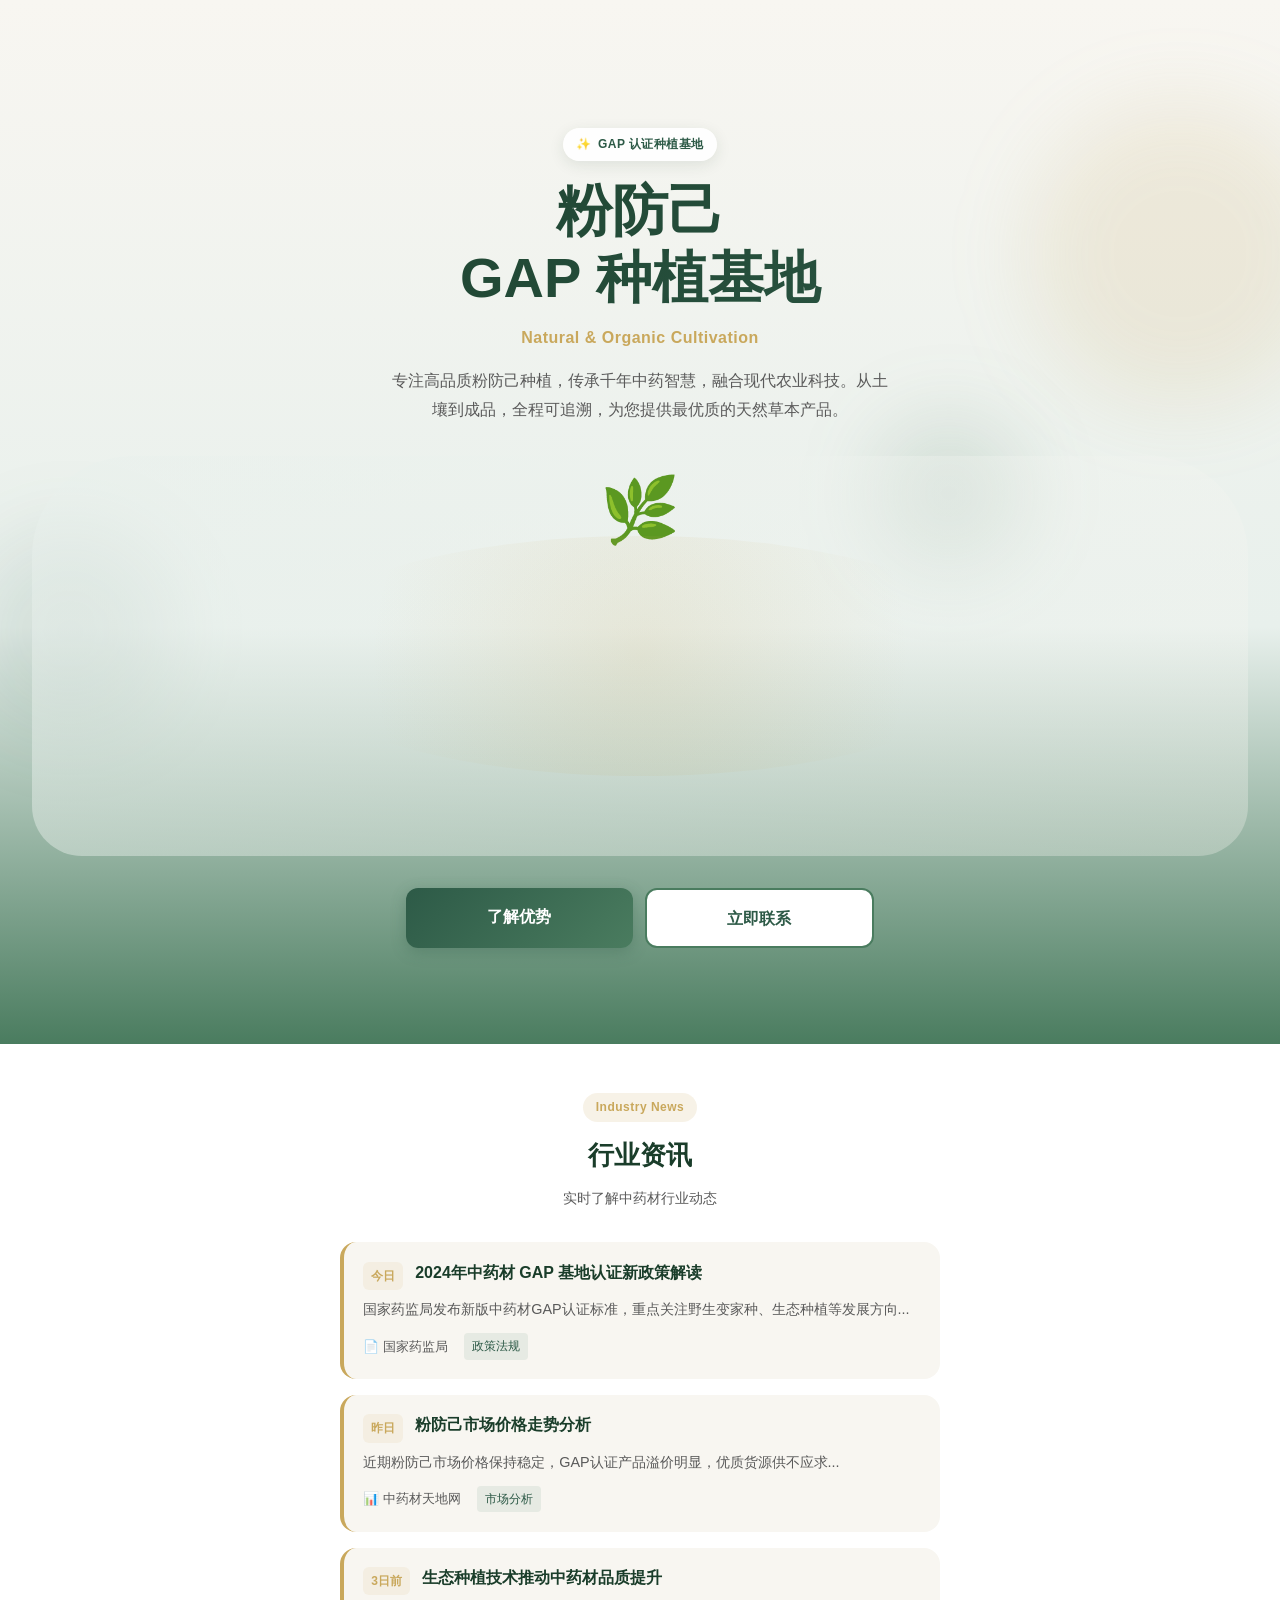
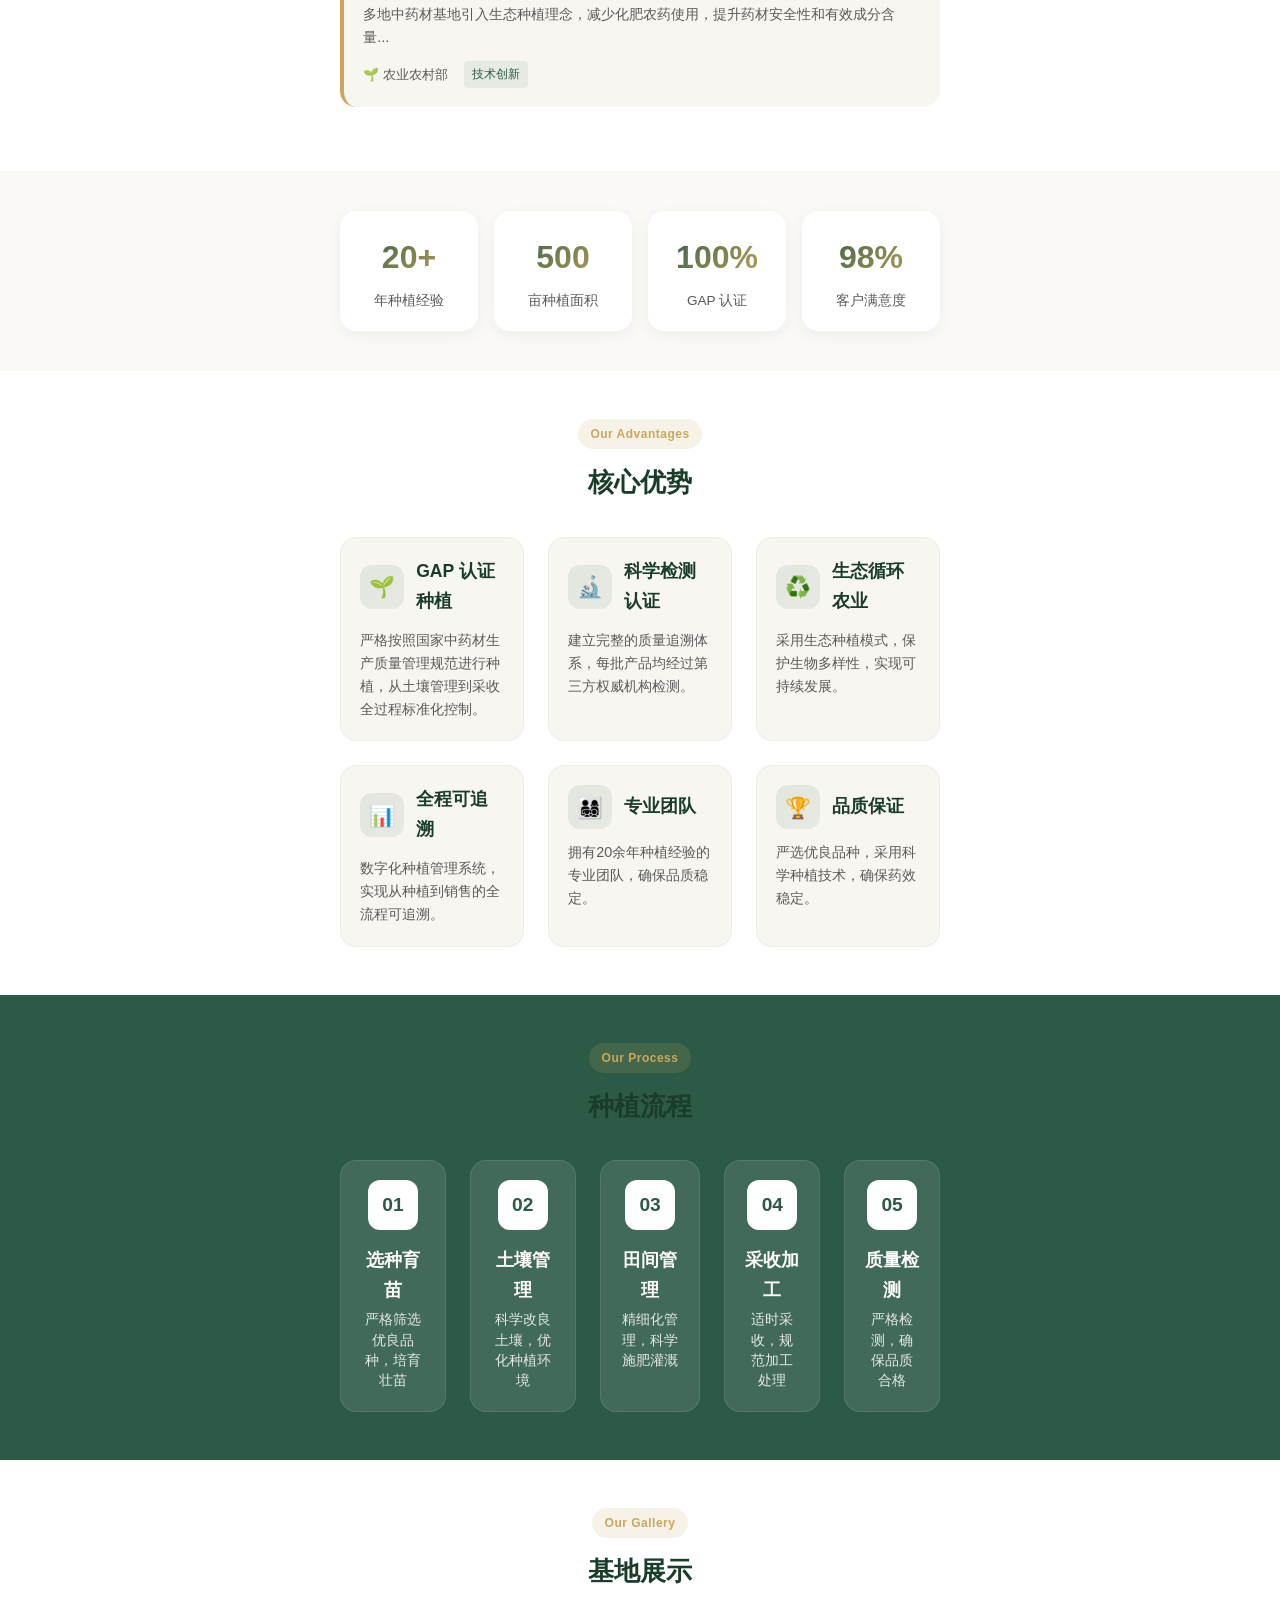
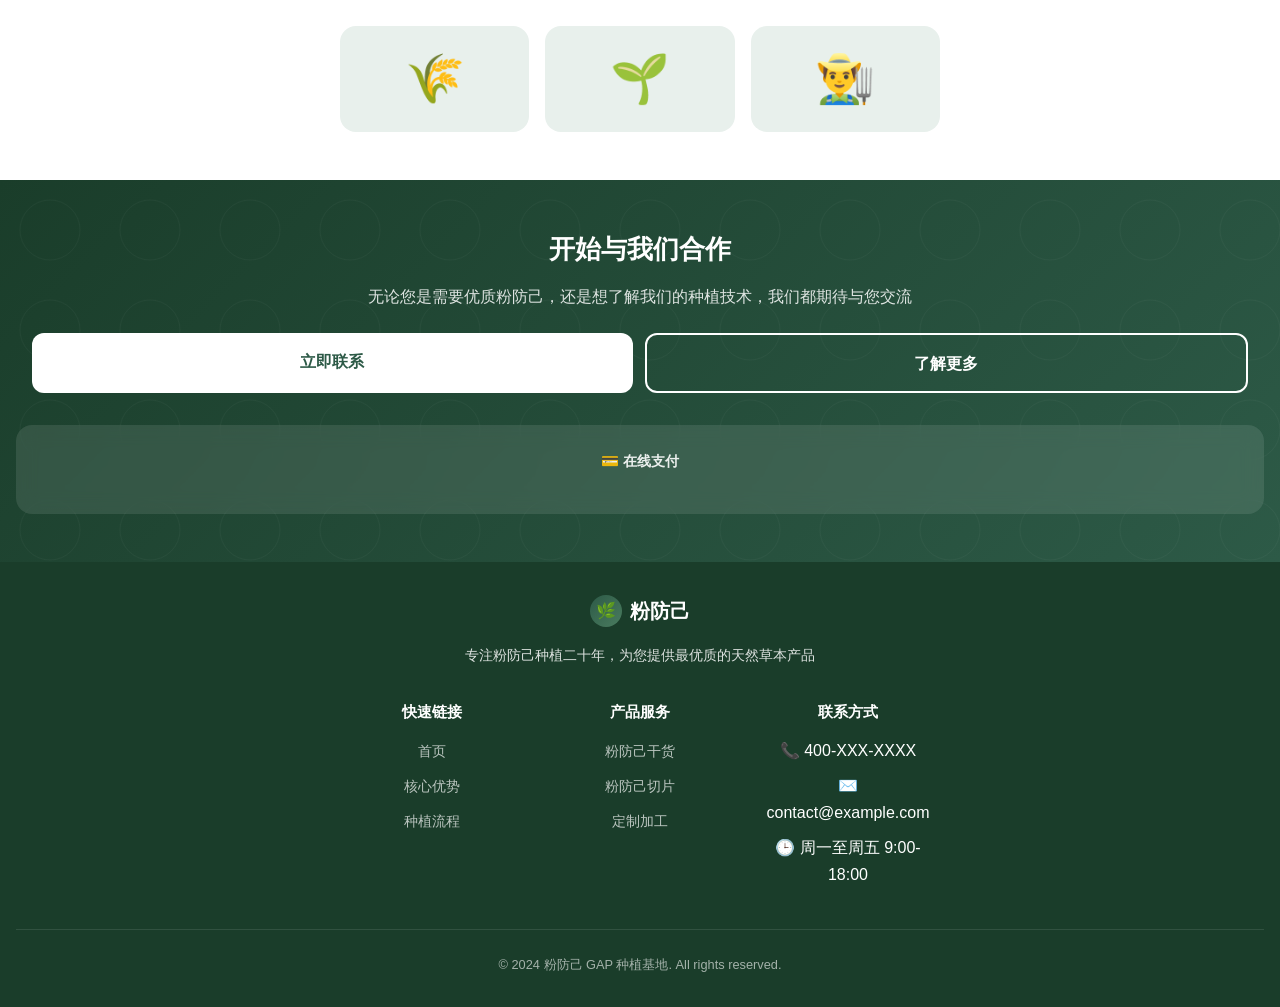
==== commit 98dc1e2c: "添加 PayPal 支付按钮" ====
--- a/index.html
+++ b/index.html
@@ -1,1335 +1,1405 @@
 <!DOCTYPE html>
 <html lang="zh-CN">
 <head>
- <meta charset="UTF-8">
- <meta name="viewport" content="width=device-width, initial-scale=1.0">
- <title>粉防己 GAP 种植基地 - Stephania tetrandra GAP Cultivation Base</title>
- <link href="https://fonts.googleapis.com/css2?family=Noto+Serif+SC:wght@400;500;600;700;900&family=Inter:wght@300;400;500;600;700&family=Playfair+Display:wght@400;500;600;700&display=swap" rel="stylesheet">
- <style>
- * {
- margin: 0;
- padding: 0;
- box-sizing: border-box;
- }
-
- :root {
- --primary: #2d6a4f;
- --primary-dark: #1b4332;
- --secondary: #40916c;
- --accent: #d4a373;
- --light: #f4f1de;
- --cream: #fefae0;
- --sage: #95d5b2;
- --white: #ffffff;
- --text-primary: #1f2937;
- --text-secondary: #6b7280;
- --gradient-start: #2d6a4f;
- --gradient-end: #40916c;
- }
-
- body {
- font-family: 'Inter', -apple-system, BlinkMacSystemFont, 'Segoe UI', sans-serif;
- background: var(--light);
- color: var(--text-primary);
- line-height: 1.6;
- overflow-x: hidden;
- }
-
- .chinese-text {
- font-family: 'Noto Serif SC', serif;
- }
-
- .english-text {
- font-family: 'Playfair Display', serif;
- }
-
- /* Language states */
- body.lang-zh .chinese-text { display: inline; }
- body.lang-zh .english-text { display: none; }
-
- body.lang-en .chinese-text { display: none; }
- body.lang-en .english-text { display: inline; }
-
- /* Navigation */
- nav {
- position: fixed;
- top: 0;
- left: 0;
- right: 0;
- z-index: 1000;
- background: rgba(254, 250, 224, 0.95);
- backdrop-filter: blur(10px);
- border-bottom: 1px solid rgba(45, 106, 79, 0.1);
- transition: all 0.3s ease;
- }
-
- .nav-container {
- max-width: 1200px;
- margin: 0 auto;
- padding: 1rem 2rem;
- display: flex;
- justify-content: space-between;
- align-items: center;
- }
-
- .logo {
- font-size: 1.5rem;
- font-weight: 700;
- background: linear-gradient(135deg, var(--gradient-start), var(--gradient-end));
- -webkit-background-clip: text;
- -webkit-text-fill-color: transparent;
- background-clip: text;
- display: flex;
- align-items: center;
- gap: 0.5rem;
- }
-
- .logo-icon {
- font-size: 1.8rem;
- background: linear-gradient(135deg, var(--gradient-start), var(--gradient-end));
- -webkit-background-clip: text;
- -webkit-text-fill-color: transparent;
- background-clip: text;
- }
-
- .nav-links {
- display: flex;
- gap: 2rem;
- align-items: center;
- }
-
- .nav-links a {
- text-decoration: none;
- color: var(--text-secondary);
- font-weight: 500;
- transition: color 0.3s ease;
- position: relative;
- font-size: 0.95rem;
- }
-
- .nav-links a:hover {
- color: var(--primary);
- }
-
- .nav-links a::after {
- content: '';
- position: absolute;
- bottom: -4px;
- left: 0;
- width: 0;
- height: 2px;
- background: var(--gradient-end);
- transition: width 0.3s ease;
- }
-
- .nav-links a:hover::after {
- width: 100%;
- }
-
- .nav-links a.active {
- color: var(--primary);
- }
-
- .nav-links a.active::after {
- width: 100%;
- }
-
- .language-switch {
- display: flex;
- gap: 0.5rem;
- }
-
- .lang-btn {
- background: none;
- border: 1px solid var(--primary);
- padding: 0.4rem 0.8rem;
- border-radius: 20px;
- cursor: pointer;
- transition: all 0.3s ease;
- font-size: 0.85rem;
- font-weight: 500;
- }
-
- .lang-btn.active {
- background: var(--primary);
- color: var(--white);
- }
-
- .lang-btn:hover {
- background: var(--primary);
- color: var(--white);
- }
-
- /* Mobile menu */
- .mobile-menu-btn {
- display: none;
- background: none;
- border: none;
- font-size: 1.5rem;
- cursor: pointer;
- color: var(--primary);
- }
-
- /* Hero Section */
- .hero {
- min-height: 100vh;
- display: flex;
- align-items: center;
- justify-content: center;
- position: relative;
- background: linear-gradient(135deg, #d8f3dc 0%, #b7e4c7 50%, #95d5b2 100%);
- overflow: hidden;
- padding: 2rem;
- }
-
- .hero::before {
- content: '';
- position: absolute;
- top: 0;
- left: 0;
- right: 0;
- bottom: 0;
- background: url('data:image/svg+xml,<svg xmlns="http://www.w3.org/2000/svg" viewBox="0 0 1440 320"><path fill="%232d6a4f" fill-opacity="0.1" d="M0,96L48,112C96,128,192,160,288,186.7C384,213,480,235,576,213.3C672,192,768,128,864,128C960,128,1056,192,1152,208C1248,224,1344,192,1392,176L1440,160L1440,320L1392,320C1344,320,1248,320,1152,320C1056,320,960,320,864,320C768,320,672,320,576,320C480,320,384,320,288,320C192,320,96,320,48,320L0,320Z"></path></svg>');
- background-size: cover;
- background-position: bottom;
- }
-
- .hero-content {
- max-width: 1200px;
- width: 100%;
- margin: 0 auto;
- position: relative;
- z-index: 1;
- }
-
- .hero-grid {
- display: grid;
- grid-template-columns: 1fr 1fr;
- gap: 4rem;
- align-items: center;
- }
-
- .hero-text {
- color: var(--primary-dark);
- }
-
- .hero-text h1 {
- font-size: 3.5rem;
- font-weight: 700;
- margin-bottom: 1.5rem;
- line-height: 1.2;
- }
-
- .hero-text h1 span {
- background: linear-gradient(135deg, var(--accent), #c98d5e);
- -webkit-background-clip: text;
- -webkit-text-fill-color: transparent;
- background-clip: text;
- }
-
- .hero-text p {
- font-size: 1.15rem;
- margin-bottom: 2rem;
- color: var(--text-secondary);
- line-height: 1.8;
- }
-
- .hero-buttons {
- display: flex;
- gap: 1rem;
- margin-bottom: 2rem;
- }
-
- .primary-btn {
- background: linear-gradient(135deg, var(--gradient-start), var(--gradient-end));
- color: var(--white);
- padding: 1rem 2rem;
- border-radius: 50px;
- font-weight: 600;
- text-decoration: none;
- transition: all 0.3s ease;
- border: none;
- cursor: pointer;
- box-shadow: 0 4px 15px rgba(45, 106, 79, 0.3);
- }
-
- .primary-btn:hover {
- transform: translateY(-2px);
- box-shadow: 0 8px 25px rgba(45, 106, 79, 0.4);
- }
-
- .secondary-btn {
- background: var(--white);
- color: var(--primary-dark);
- padding: 1rem 2rem;
- border-radius: 50px;
- font-weight: 600;
- text-decoration: none;
- border: 2px solid var(--primary);
- transition: all 0.3s ease;
- }
-
- .secondary-btn:hover {
- background: var(--primary);
- color: var(--white);
- transform: translateY(-2px);
- }
-
- .hero-features {
- display: flex;
- gap: 1.5rem;
- flex-wrap: wrap;
- }
-
- .hero-feature {
- display: flex;
- align-items: center;
- gap: 0.5rem;
- color: var(--text-secondary);
- font-size: 0.9rem;
- }
-
- .hero-feature-icon {
- width: 24px;
- height: 24px;
- background: var(--sage);
- border-radius: 50%;
- display: flex;
- align-items: center;
- justify-content: center;
- color: var(--primary-dark);
- font-weight: 600;
- }
-
- .hero-image {
- position: relative;
- }
-
- .hero-image-main {
- width: 100%;
- height: 400px;
- background: linear-gradient(135deg, rgba(45, 106, 79, 0.1), rgba(64, 145, 108, 0.1));
- border-radius: 30px;
- display: flex;
- align-items: center;
- justify-content: center;
- font-size: 4rem;
- position: relative;
- overflow: hidden;
- }
-
- .hero-image-main::before {
- content: '';
- position: absolute;
- width: 200px;
- height: 200px;
- background: radial-gradient(circle, rgba(149, 213, 178, 0.3), transparent);
- border-radius: 50%;
- top: 50%;
- left: 50%;
- transform: translate(-50%, -50%);
- animation: pulse 3s infinite;
- }
-
- @keyframes pulse {
- 0%, 100% { transform: translate(-50%, -50%) scale(1); opacity: 0.5; }
- 50% { transform: translate(-50%, -50%) scale(1.2); opacity: 0.8; }
- }
-
- /* About Section */
- .about {
- padding: 6rem 2rem;
- background: var(--cream);
- }
-
- .about-container {
- max-width: 1200px;
- margin: 0 auto;
- display: grid;
- grid-template-columns: 1fr 1fr;
- gap: 4rem;
- align-items: center;
- }
-
- .section-title {
- margin-bottom: 2rem;
- }
-
- .section-title h2 {
- font-size: 2.5rem;
- font-weight: 700;
- color: var(--primary-dark);
- margin-bottom: 1rem;
- }
-
- .section-title .line {
- width: 80px;
- height: 4px;
- background: linear-gradient(90deg, var(--gradient-start), var(--gradient-end));
- border-radius: 2px;
- }
-
- .about-content p {
- font-size: 1.05rem;
- color: var(--text-secondary);
- margin-bottom: 1.5rem;
- line-height: 1.8;
- }
-
- .about-stats {
- display: grid;
- grid-template-columns: repeat(2, 1fr);
- gap: 1.5rem;
- margin-top: 2rem;
- }
-
- .stat-card {
- background: var(--white);
- padding: 1.5rem;
- border-radius: 15px;
- text-align: center;
- box-shadow: 0 4px 15px rgba(0, 0, 0, 0.05);
- }
-
- .stat-number {
- font-size: 2rem;
- font-weight: 700;
- color: var(--primary);
- margin-bottom: 0.5rem;
- }
-
- .stat-label {
- font-size: 0.9rem;
- color: var(--text-secondary);
- }
-
- /* Products Section */
- .products {
- padding: 6rem 2rem;
- background: var(--white);
- }
-
- .products-container {
- max-width: 1200px;
- margin: 0 auto;
- }
-
- .products-grid {
- display: grid;
- grid-template-columns: repeat(auto-fit, minmax(300px, 1fr));
- gap: 2rem;
- margin-top: 3rem;
- }
-
- .product-card {
- background: var(--light);
- border-radius: 20px;
- overflow: hidden;
- transition: all 0.3s ease;
- box-shadow: 0 4px 15px rgba(0, 0, 0, 0.05);
- }
-
- .product-card:hover {
- transform: translateY(-10px);
- box-shadow: 0 15px 35px rgba(45, 106, 79, 0.15);
- }
-
- .product-image {
- height: 200px;
- background: linear-gradient(135deg, #d8f3dc, #b7e4c7);
- display: flex;
- align-items: center;
- justify-content: center;
- font-size: 4rem;
- }
-
- .product-info {
- padding: 1.5rem;
- }
-
- .product-info h3 {
- font-size: 1.25rem;
- font-weight: 600;
- color: var(--primary-dark);
- margin-bottom: 0.5rem;
- }
-
- .product-info .origin {
- font-size: 0.85rem;
- color: var(--accent);
- margin-bottom: 1rem;
- }
-
- .product-info p {
- font-size: 0.95rem;
- color: var(--text-secondary);
- line-height: 1.6;
- margin-bottom: 1rem;
- }
-
- .product-features {
- display: flex;
- gap: 0.5rem;
- flex-wrap: wrap;
- }
-
- .feature-tag {
- background: var(--sage);
- color: var(--primary-dark);
- padding: 0.3rem 0.8rem;
- border-radius: 15px;
- font-size: 0.8rem;
- }
-
- /* Advantages Section */
- .advantages {
- padding: 6rem 2rem;
- background: linear-gradient(135deg, #d8f3dc 0%, #95d5b2 100%);
- }
-
- .advantages-container {
- max-width: 1200px;
- margin: 0 auto;
- }
-
- .advantages-grid {
- display: grid;
- grid-template-columns: repeat(auto-fit, minmax(280px, 1fr));
- gap: 2rem;
- margin-top: 3rem;
- }
-
- .advantage-card {
- background: rgba(255, 255, 255, 0.9);
- padding: 2rem;
- border-radius: 20px;
- text-align: center;
- transition: all 0.3s ease;
- }
-
- .advantage-card:hover {
- transform: translateY(-5px);
- box-shadow: 0 15px 35px rgba(45, 106, 79, 0.2);
- }
-
- .advantage-icon {
- width: 70px;
- height: 70px;
- background: linear-gradient(135deg, var(--gradient-start), var(--gradient-end));
- border-radius: 50%;
- display: flex;
- align-items: center;
- justify-content: center;
- margin: 0 auto 1.5rem;
- font-size: 2rem;
- }
-
- .advantage-card h3 {
- font-size: 1.2rem;
- font-weight: 600;
- color: var(--primary-dark);
- margin-bottom: 1rem;
- }
-
- .advantage-card p {
- font-size: 0.95rem;
- color: var(--text-secondary);
- line-height: 1.6;
- }
-
- /* Contact Section */
- .contact {
- padding: 6rem 2rem;
- background: var(--cream);
- }
-
- .contact-container {
- max-width: 1200px;
- margin: 0 auto;
- display: grid;
- grid-template-columns: 1fr 1fr;
- gap: 4rem;
- }
-
- .contact-info {
- color: var(--primary-dark);
- }
-
- .contact-item {
- display: flex;
- align-items: flex-start;
- gap: 1rem;
- margin-bottom: 1.5rem;
- }
-
- .contact-icon {
- width: 40px;
- height: 40px;
- background: var(--sage);
- border-radius: 10px;
- display: flex;
- align-items: center;
- justify-content: center;
- flex-shrink: 0;
- }
-
- .contact-details h4 {
- font-size: 1.1rem;
- font-weight: 600;
- margin-bottom: 0.3rem;
- }
-
- .contact-details p {
- color: var(--text-secondary);
- font-size: 0.95rem;
- }
-
- .contact-form {
- background: var(--white);
- padding: 2rem;
- border-radius: 20px;
- box-shadow: 0 4px 15px rgba(0, 0, 0, 0.05);
- }
-
- .form-group {
- margin-bottom: 1.5rem;
- }
-
- .form-group label {
- display: block;
- margin-bottom: 0.5rem;
- color: var(--text-primary);
- font-weight: 500;
- }
-
- .form-group input,
- .form-group textarea {
- width: 100%;
- padding: 0.75rem 1rem;
- border: 1px solid #e5e7eb;
- border-radius: 10px;
- font-family: inherit;
- transition: border-color 0.3s ease;
- }
-
- .form-group input:focus,
- .form-group textarea:focus {
- outline: none;
- border-color: var(--primary);
- }
-
- .form-group textarea {
- height: 120px;
- resize: vertical;
- }
-
- /* Footer */
- footer {
- background: var(--primary-dark);
- color: var(--white);
- padding: 4rem 2rem 2rem;
- }
-
- .footer-container {
- max-width: 1200px;
- margin: 0 auto;
- display: grid;
- grid-template-columns: repeat(auto-fit, minmax(200px, 1fr));
- gap: 3rem;
- }
-
- .footer-section h4 {
- font-size: 1.1rem;
- font-weight: 600;
- margin-bottom: 1.5rem;
- }
-
- .footer-section a {
- color: rgba(255, 255, 255, 0.8);
- text-decoration: none;
- display: block;
- margin-bottom: 0.75rem;
- transition: color 0.3s ease;
- font-size: 0.95rem;
- }
-
- .footer-section a:hover {
- color: var(--white);
- }
-
- .footer-bottom {
- max-width: 1200px;
- margin: 3rem auto 0;
- padding-top: 2rem;
- border-top: 1px solid rgba(255, 255, 255, 0.1);
- text-align: center;
- color: rgba(255, 255, 255, 0.6);
- font-size: 0.9rem;
- }
-
- /* Language switch animation */
- .fade-transition {
- transition: opacity 0.3s ease;
- }
-
- .fade-out {
- opacity: 0;
- }
-
- .fade-in {
- opacity: 1;
- }
-
- /* Responsive Design */
- @media (max-width: 968px) {
- .hero-grid,
- .about-container,
- .contact-container {
- grid-template-columns: 1fr;
- gap: 2rem;
- }
-
- .hero h1 {
- font-size: 2.5rem;
- }
-
- .nav-links {
- display: none;
- }
-
- .mobile-menu-btn {
- display: block;
- }
-
- .hero-buttons {
- flex-direction: column;
- }
-
- .hero-buttons a {
- width: 100%;
- text-align: center;
- }
- }
-
- @media (max-width: 640px) {
- .hero h1 {
- font-size: 2rem;
- }
-
- .section-title h2 {
- font-size: 2rem;
- }
-
- .hero-features {
- flex-direction: column;
- gap: 1rem;
- }
- }
- </style>
+    <meta charset="UTF-8">
+    <meta name="viewport" content="width=device-width, initial-scale=1.0, maximum-scale=5.0">
+    <title>粉防己 GAP 种植基地 - Natural & Organic Cultivation</title>
+    <style>
+        @charset "UTF-8";
+
+        * {
+            margin: 0;
+            padding: 0;
+            box-sizing: border-box;
+        }
+
+        :root {
+            --primary-dark: #1a3d2a;
+            --primary: #2d5a47;
+            --primary-light: #4a7c5f;
+            --accent: #c9a85c;
+            --accent-light: #e8d5a8;
+            --cream: #f8f6f1;
+            --cream-light: #faf9f5;
+            --light-green: #e8f0ec;
+            --text-primary: #1a1a1a;
+            --text-secondary: #5a5a5a;
+            --white: #ffffff;
+        }
+
+        body {
+            font-family: -apple-system, BlinkMacSystemFont, "Segoe UI", "Microsoft YaHei", "SimSun", sans-serif;
+            background: var(--cream);
+            color: var(--text-primary);
+            line-height: 1.7;
+            overflow-x: hidden;
+        }
+
+        /* Mobile Navigation */
+        .mobile-nav {
+            position: fixed;
+            top: 0;
+            left: 0;
+            right: 0;
+            z-index: 1000;
+            background: rgba(255, 255, 255, 0.98);
+            backdrop-filter: blur(20px);
+            -webkit-backdrop-filter: blur(20px);
+            padding: 0.75rem 1rem;
+            display: flex;
+            justify-content: space-between;
+            align-items: center;
+            border-bottom: 1px solid rgba(26, 61, 42, 0.08);
+        }
+
+        .nav-logo {
+            font-size: 1.25rem;
+            font-weight: 700;
+            color: var(--primary-dark);
+            text-decoration: none;
+            display: flex;
+            align-items: center;
+            gap: 0.5rem;
+        }
+
+        .nav-logo-icon {
+            width: 32px;
+            height: 32px;
+            background: linear-gradient(135deg, var(--primary), var(--primary-light));
+            border-radius: 50%;
+            display: flex;
+            align-items: center;
+            justify-content: center;
+            color: white;
+            font-size: 1rem;
+        }
+
+        .mobile-menu-btn {
+            width: 44px;
+            height: 44px;
+            background: var(--light-green);
+            border: none;
+            border-radius: 12px;
+            cursor: pointer;
+            display: flex;
+            flex-direction: column;
+            align-items: center;
+            justify-content: center;
+            gap: 4px;
+            transition: all 0.3s ease;
+        }
+
+        .mobile-menu-btn span {
+            width: 20px;
+            height: 2px;
+            background: var(--primary);
+            border-radius: 2px;
+            transition: all 0.3s ease;
+        }
+
+        .mobile-menu-btn.active span:nth-child(1) {
+            transform: rotate(45deg) translate(5px, 5px);
+        }
+
+        .mobile-menu-btn.active span:nth-child(2) {
+            opacity: 0;
+        }
+
+        .mobile-menu-btn.active span:nth-child(3) {
+            transform: rotate(-45deg) translate(5px, -5px);
+        }
+
+        .mobile-menu {
+            position: fixed;
+            top: 70px;
+            left: 0;
+            right: 0;
+            background: white;
+            padding: 1rem;
+            transform: translateY(-100%);
+            opacity: 0;
+            transition: all 0.4s cubic-bezier(0.4, 0, 0.2, 1);
+            z-index: 999;
+            box-shadow: 0 10px 40px rgba(0, 0, 0, 0.1);
+        }
+
+        .mobile-menu.active {
+            transform: translateY(0);
+            opacity: 1;
+        }
+
+        .mobile-menu a {
+            display: block;
+            padding: 1rem;
+            color: var(--text-primary);
+            text-decoration: none;
+            font-size: 1rem;
+            font-weight: 500;
+            border-radius: 12px;
+            margin-bottom: 0.5rem;
+            transition: all 0.3s ease;
+        }
+
+        .mobile-menu a:hover,
+        .mobile-menu a.active {
+            background: var(--light-green);
+            color: var(--primary);
+        }
+
+        /* Hero Section - Mobile Optimized */
+        .hero {
+            min-height: 100vh;
+            position: relative;
+            padding: 5rem 1.5rem 3rem;
+            overflow: hidden;
+        }
+
+        .hero-bg {
+            position: absolute;
+            top: 0;
+            left: 0;
+            right: 0;
+            bottom: 0;
+            background: linear-gradient(180deg,
+                var(--cream) 0%,
+                var(--light-green) 60%,
+                var(--primary-light) 100%);
+        }
+
+        .hero-decorations {
+            position: absolute;
+            width: 100%;
+            height: 100%;
+            pointer-events: none;
+        }
+
+        .decoration-circle {
+            position: absolute;
+            border-radius: 50%;
+            filter: blur(40px);
+            animation: float 10s ease-in-out infinite;
+        }
+
+        .decoration-circle-1 {
+            width: 300px;
+            height: 300px;
+            background: rgba(201, 168, 92, 0.15);
+            top: 10%;
+            right: -50px;
+        }
+
+        .decoration-circle-2 {
+            width: 200px;
+            height: 200px;
+            background: rgba(45, 90, 71, 0.1);
+            bottom: 30%;
+            left: -30px;
+            animation-delay: 3s;
+        }
+
+        .decoration-circle-3 {
+            width: 150px;
+            height: 150px;
+            background: rgba(74, 124, 95, 0.15);
+            top: 40%;
+            right: 20%;
+            animation-delay: 6s;
+        }
+
+        @keyframes float {
+            0%, 100% { transform: translate(0, 0); }
+            50% { transform: translate(20px, -20px); }
+        }
+
+        .hero-content {
+            position: relative;
+            z-index: 1;
+            text-align: center;
+        }
+
+        .hero-badge {
+            display: inline-flex;
+            align-items: center;
+            gap: 0.4rem;
+            padding: 0.4rem 0.8rem;
+            background: rgba(255, 255, 255, 0.9);
+            backdrop-filter: blur(10px);
+            border-radius: 20px;
+            font-size: 0.75rem;
+            color: var(--primary);
+            font-weight: 600;
+            margin-bottom: 1rem;
+            box-shadow: 0 4px 15px rgba(26, 61, 42, 0.1);
+            letter-spacing: 0.5px;
+        }
+
+        .hero-title {
+            font-size: 2.2rem;
+            font-weight: 800;
+            line-height: 1.2;
+            margin-bottom: 0.75rem;
+            background: linear-gradient(135deg, var(--primary-dark), var(--primary));
+            -webkit-background-clip: text;
+            -webkit-text-fill-color: transparent;
+            background-clip: text;
+        }
+
+        .hero-subtitle {
+            font-size: 1rem;
+            font-weight: 600;
+            color: var(--accent);
+            margin-bottom: 1rem;
+            letter-spacing: 0.5px;
+        }
+
+        .hero-description {
+            font-size: 1rem;
+            color: var(--text-secondary);
+            margin-bottom: 1.5rem;
+            line-height: 1.8;
+            max-width: 500px;
+            margin-left: auto;
+            margin-right: auto;
+        }
+
+        .hero-visual {
+            width: 100%;
+            height: 250px;
+            margin: 2rem auto;
+            position: relative;
+            display: flex;
+            align-items: center;
+            justify-content: center;
+        }
+
+        .plant-illustration {
+            width: 100%;
+            height: 100%;
+            background: linear-gradient(135deg,
+                rgba(232, 240, 236, 0.5) 0%,
+                rgba(248, 246, 241, 0.3) 100%);
+            border-radius: 100px 100px 50px 50px;
+            position: relative;
+            overflow: hidden;
+        }
+
+        .plant-illustration::before {
+            content: '';
+            position: absolute;
+            width: 60%;
+            height: 60%;
+            background: radial-gradient(circle, rgba(201, 168, 92, 0.15) 0%, transparent 70%);
+            border-radius: 50%;
+            top: 50%;
+            left: 50%;
+            transform: translate(-50%, -50%);
+        }
+
+        .hero-cta {
+            display: flex;
+            flex-direction: column;
+            gap: 0.75rem;
+            padding: 0 1rem;
+        }
+
+        .btn {
+            width: 100%;
+            padding: 0.9rem 1.5rem;
+            border-radius: 12px;
+            font-size: 1rem;
+            font-weight: 600;
+            text-decoration: none;
+            text-align: center;
+            transition: all 0.3s ease;
+            border: none;
+            cursor: pointer;
+        }
+
+        .btn-primary {
+            background: linear-gradient(135deg, var(--primary), var(--primary-light));
+            color: white;
+            box-shadow: 0 4px 15px rgba(45, 90, 71, 0.3);
+        }
+
+        .btn-primary:hover {
+            transform: translateY(-2px);
+            box-shadow: 0 6px 20px rgba(45, 90, 71, 0.4);
+        }
+
+        .btn-secondary {
+            background: white;
+            color: var(--primary);
+            border: 2px solid var(--primary-light);
+        }
+
+        .btn-secondary:hover {
+            background: var(--light-green);
+        }
+
+        /* News Section - New */
+        .news-section {
+            padding: 3rem 1rem;
+            background: white;
+        }
+
+        .section-header {
+            text-align: center;
+            margin-bottom: 2rem;
+        }
+
+        .section-tag {
+            display: inline-block;
+            padding: 0.3rem 0.8rem;
+            background: rgba(201, 168, 92, 0.15);
+            border-radius: 15px;
+            color: var(--accent);
+            font-size: 0.75rem;
+            font-weight: 600;
+            margin-bottom: 0.75rem;
+            letter-spacing: 0.5px;
+        }
+
+        .section-title {
+            font-size: 1.6rem;
+            font-weight: 700;
+            margin-bottom: 0.5rem;
+            color: var(--primary-dark);
+        }
+
+        .news-container {
+            max-width: 600px;
+            margin: 0 auto;
+        }
+
+        .news-card {
+            background: var(--cream);
+            border-radius: 16px;
+            padding: 1.2rem;
+            margin-bottom: 1rem;
+            transition: all 0.3s ease;
+            border-left: 4px solid var(--accent);
+            cursor: pointer;
+        }
+
+        .news-card:hover {
+            transform: translateX(5px);
+            box-shadow: 0 8px 25px rgba(0, 0, 0, 0.08);
+        }
+
+        .news-header {
+            display: flex;
+            align-items: flex-start;
+            gap: 0.75rem;
+            margin-bottom: 0.5rem;
+        }
+
+        .news-date {
+            font-size: 0.75rem;
+            color: var(--accent);
+            font-weight: 600;
+            padding: 0.25rem 0.5rem;
+            background: rgba(201, 168, 92, 0.1);
+            border-radius: 6px;
+            white-space: nowrap;
+        }
+
+        .news-title {
+            font-size: 1rem;
+            font-weight: 600;
+            color: var(--primary-dark);
+            flex: 1;
+            line-height: 1.4;
+        }
+
+        .news-summary {
+            font-size: 0.9rem;
+            color: var(--text-secondary);
+            line-height: 1.6;
+            margin-bottom: 0.75rem;
+        }
+
+        .news-meta {
+            display: flex;
+            align-items: center;
+            gap: 1rem;
+            font-size: 0.8rem;
+            color: var(--text-secondary);
+        }
+
+        .news-source {
+            display: flex;
+            align-items: center;
+            gap: 0.3rem;
+        }
+
+        .news-category {
+            padding: 0.2rem 0.5rem;
+            background: rgba(74, 124, 95, 0.1);
+            color: var(--primary);
+            border-radius: 4px;
+            font-size: 0.75rem;
+            font-weight: 500;
+        }
+
+        /* Stats Section */
+        .stats {
+            padding: 2.5rem 1rem;
+            background: var(--cream-light);
+        }
+
+        .stats-container {
+            display: grid;
+            grid-template-columns: repeat(2, 1fr);
+            gap: 1rem;
+            max-width: 600px;
+            margin: 0 auto;
+        }
+
+        .stat-item {
+            background: white;
+            border-radius: 16px;
+            padding: 1.2rem;
+            text-align: center;
+            box-shadow: 0 4px 15px rgba(0, 0, 0, 0.05);
+            transition: all 0.3s ease;
+        }
+
+        .stat-item:hover {
+            transform: translateY(-3px);
+            box-shadow: 0 6px 20px rgba(0, 0, 0, 0.08);
+        }
+
+        .stat-number {
+            font-size: 2rem;
+            font-weight: 700;
+            background: linear-gradient(135deg, var(--primary), var(--accent));
+            -webkit-background-clip: text;
+            -webkit-text-fill-color: transparent;
+            background-clip: text;
+            margin-bottom: 0.25rem;
+        }
+
+        .stat-label {
+            font-size: 0.85rem;
+            color: var(--text-secondary);
+            font-weight: 500;
+        }
+
+        /* Features Section */
+        .features {
+            padding: 3rem 1rem;
+            background: white;
+        }
+
+        .features-grid {
+            display: grid;
+            grid-template-columns: 1fr;
+            gap: 1rem;
+            max-width: 600px;
+            margin: 0 auto;
+        }
+
+        .feature-card {
+            background: var(--cream);
+            border-radius: 16px;
+            padding: 1.2rem;
+            transition: all 0.3s ease;
+            border: 1px solid rgba(45, 90, 71, 0.05);
+            position: relative;
+            overflow: hidden;
+        }
+
+        .feature-card::before {
+            content: '';
+            position: absolute;
+            top: 0;
+            left: 0;
+            right: 0;
+            height: 3px;
+            background: linear-gradient(90deg, var(--primary), var(--accent));
+            transform: scaleX(0);
+            transform-origin: left;
+            transition: transform 0.3s ease;
+        }
+
+        .feature-card:hover::before {
+            transform: scaleX(1);
+        }
+
+        .feature-card:hover {
+            transform: translateY(-3px);
+            box-shadow: 0 8px 25px rgba(26, 61, 42, 0.1);
+        }
+
+        .feature-header {
+            display: flex;
+            align-items: center;
+            gap: 0.75rem;
+            margin-bottom: 0.75rem;
+        }
+
+        .feature-icon {
+            width: 44px;
+            height: 44px;
+            background: linear-gradient(135deg, rgba(45, 90, 71, 0.1), rgba(74, 124, 95, 0.1));
+            border-radius: 12px;
+            display: flex;
+            align-items: center;
+            justify-content: center;
+            font-size: 1.3rem;
+            color: var(--primary);
+            flex-shrink: 0;
+        }
+
+        .feature-title {
+            font-size: 1.1rem;
+            font-weight: 600;
+            color: var(--primary-dark);
+        }
+
+        .feature-description {
+            color: var(--text-secondary);
+            font-size: 0.9rem;
+            line-height: 1.6;
+        }
+
+        /* Process Section */
+        .process {
+            padding: 3rem 1rem;
+            background: var(--primary);
+            position: relative;
+            overflow: hidden;
+        }
+
+        .process-container {
+            position: relative;
+            z-index: 1;
+        }
+
+        .process-header .section-tag {
+            background: rgba(255, 255, 255, 0.15);
+            color: white;
+        }
+
+        .process-header .section-title {
+            color: white;
+        }
+
+        .process-steps {
+            display: flex;
+            flex-direction: column;
+            gap: 1.5rem;
+            max-width: 600px;
+            margin: 0 auto;
+        }
+
+        .process-step {
+            background: rgba(255, 255, 255, 0.1);
+            backdrop-filter: blur(10px);
+            border-radius: 16px;
+            padding: 1.2rem;
+            display: flex;
+            align-items: center;
+            gap: 1rem;
+            border: 1px solid rgba(255, 255, 255, 0.1);
+        }
+
+        .step-number {
+            width: 50px;
+            height: 50px;
+            background: white;
+            border-radius: 12px;
+            display: flex;
+            align-items: center;
+            justify-content: center;
+            font-size: 1.2rem;
+            font-weight: 700;
+            color: var(--primary);
+            flex-shrink: 0;
+        }
+
+        .step-content {
+            flex: 1;
+        }
+
+        .step-title {
+            font-size: 1.1rem;
+            font-weight: 600;
+            color: white;
+            margin-bottom: 0.25rem;
+        }
+
+        .step-description {
+            font-size: 0.85rem;
+            color: rgba(255, 255, 255, 0.85);
+            line-height: 1.5;
+        }
+
+        /* Gallery Section */
+        .gallery {
+            padding: 3rem 1rem;
+            background: white;
+        }
+
+        .gallery-grid {
+            display: grid;
+            grid-template-columns: 1fr;
+            gap: 1rem;
+            max-width: 600px;
+            margin: 0 auto;
+        }
+
+        .gallery-item {
+            aspect-ratio: 16/9;
+            background: var(--light-green);
+            border-radius: 16px;
+            position: relative;
+            overflow: hidden;
+            display: flex;
+            align-items: center;
+            justify-content: center;
+            transition: all 0.3s ease;
+            cursor: pointer;
+        }
+
+        .gallery-item:hover {
+            transform: scale(1.02);
+        }
+
+        .gallery-item::before {
+            content: '';
+            position: absolute;
+            top: 0;
+            left: 0;
+            right: 0;
+            bottom: 0;
+            background: linear-gradient(180deg,
+                transparent 0%,
+                rgba(26, 61, 42, 0.8) 100%);
+            opacity: 0;
+            transition: opacity 0.3s ease;
+        }
+
+        .gallery-item:hover::before {
+            opacity: 1;
+        }
+
+        .gallery-content {
+            position: absolute;
+            bottom: 0;
+            left: 0;
+            right: 0;
+            padding: 1rem;
+            z-index: 2;
+            color: white;
+            opacity: 0;
+            transform: translateY(10px);
+            transition: all 0.3s ease;
+        }
+
+        .gallery-item:hover .gallery-content {
+            opacity: 1;
+            transform: translateY(0);
+        }
+
+        .gallery-title {
+            font-size: 1.1rem;
+            font-weight: 600;
+            margin-bottom: 0.25rem;
+        }
+
+        .gallery-description {
+            font-size: 0.85rem;
+            opacity: 0.9;
+        }
+
+        .gallery-placeholder {
+            text-align: center;
+            color: var(--primary);
+            font-size: 3rem;
+        }
+
+        /* CTA Section */
+        .cta {
+            padding: 3rem 1rem;
+            background: linear-gradient(135deg,
+                var(--primary-dark) 0%,
+                var(--primary) 100%);
+            position: relative;
+            overflow: hidden;
+        }
+
+        .cta::before {
+            content: '';
+            position: absolute;
+            top: 0;
+            left: 0;
+            right: 0;
+            bottom: 0;
+            background: url('data:image/svg+xml,<svg xmlns="http://www.w3.org/2000/svg" viewBox="0 0 100 100"><circle cx="50" cy="50" r="30" fill="none" stroke="rgba(255,255,255,0.03)" stroke-width="1"/></svg>');
+            background-size: 100px 100px;
+        }
+
+        .cta-container {
+            position: relative;
+            z-index: 1;
+            text-align: center;
+        }
+
+        .cta-title {
+            font-size: 1.6rem;
+            font-weight: 700;
+            color: white;
+            margin-bottom: 0.75rem;
+        }
+
+        .cta-subtitle {
+            font-size: 1rem;
+            color: rgba(255, 255, 255, 0.85);
+            margin-bottom: 1.5rem;
+            line-height: 1.6;
+        }
+
+        .cta-buttons {
+            display: flex;
+            flex-direction: column;
+            gap: 0.75rem;
+            padding: 0 1rem;
+        }
+
+        .btn-white {
+            padding: 0.9rem 1.5rem;
+            background: white;
+            color: var(--primary);
+            text-decoration: none;
+            border-radius: 12px;
+            font-weight: 600;
+            font-size: 1rem;
+            transition: all 0.3s ease;
+        }
+
+        .btn-white:hover {
+            transform: translateY(-2px);
+            box-shadow: 0 6px 20px rgba(0, 0, 0, 0.2);
+        }
+
+        .btn-outline-white {
+            padding: 0.9rem 1.5rem;
+            background: transparent;
+            color: white;
+            text-decoration: none;
+            border-radius: 12px;
+            font-weight: 600;
+            font-size: 1rem;
+            border: 2px solid white;
+            transition: all 0.3s ease;
+        }
+
+        .btn-outline-white:hover {
+            background: white;
+            color: var(--primary);
+        }
+
+        /* Footer */
+        .footer {
+            padding: 2rem 1rem;
+            background: var(--primary-dark);
+            color: white;
+        }
+
+        .footer-brand {
+            text-align: center;
+            margin-bottom: 2rem;
+        }
+
+        .footer-brand .nav-logo {
+            justify-content: center;
+            color: white;
+            margin-bottom: 1rem;
+        }
+
+        .footer-brand p {
+            color: rgba(255, 255, 255, 0.85);
+            font-size: 0.9rem;
+            line-height: 1.6;
+        }
+
+        .footer-links {
+            display: grid;
+            grid-template-columns: repeat(3, 1fr);
+            gap: 1.5rem;
+            max-width: 600px;
+            margin: 0 auto;
+            text-align: center;
+        }
+
+        .footer-column h4 {
+            font-size: 0.95rem;
+            font-weight: 600;
+            margin-bottom: 0.75rem;
+            color: white;
+        }
+
+        .footer-column ul {
+            list-style: none;
+        }
+
+        .footer-column ul li {
+            margin-bottom: 0.5rem;
+        }
+
+        .footer-column ul li a {
+            color: rgba(255, 255, 255, 0.7);
+            text-decoration: none;
+            font-size: 0.85rem;
+            transition: color 0.3s ease;
+        }
+
+        .footer-column ul li a:hover {
+            color: white;
+        }
+
+        .footer-bottom {
+            text-align: center;
+            color: rgba(255, 255, 255, 0.6);
+            font-size: 0.8rem;
+            margin-top: 2rem;
+            padding-top: 1.5rem;
+            border-top: 1px solid rgba(255, 255, 255, 0.1);
+        }
+
+        /* Loading Animation */
+        .loading {
+            display: inline-flex;
+            align-items: center;
+            gap: 0.5rem;
+            font-size: 0.85rem;
+            color: var(--text-secondary);
+        }
+
+        .loading-dot {
+            width: 8px;
+            height: 8px;
+            background: var(--accent);
+            border-radius: 50%;
+            animation: pulse 1.5s ease-in-out infinite;
+        }
+
+        .loading-dot:nth-child(2) { animation-delay: 0.2s; }
+        .loading-dot:nth-child(3) { animation-delay: 0.4s; }
+
+        @keyframes pulse {
+            0%, 100% { opacity: 0.3; transform: scale(1); }
+            50% { opacity: 1; transform: scale(1.2); }
+        }
+
+        /* Responsive */
+        @media (min-width: 768px) {
+            .mobile-nav {
+                display: none;
+            }
+
+            .desktop-nav {
+                display: flex;
+                position: fixed;
+                top: 0;
+                left: 0;
+                right: 0;
+                z-index: 1000;
+                padding: 1rem 4rem;
+                background: rgba(255, 255, 255, 0.98);
+                backdrop-filter: blur(20px);
+                border-bottom: 1px solid rgba(26, 61, 42, 0.08);
+            }
+
+            .desktop-nav-content {
+                max-width: 1200px;
+                margin: 0 auto;
+                display: flex;
+                justify-content: space-between;
+                align-items: center;
+            }
+
+            .nav-links {
+                display: flex;
+                gap: 2rem;
+                list-style: none;
+            }
+
+            .nav-links a {
+                color: var(--text-primary);
+                text-decoration: none;
+                font-weight: 500;
+                font-size: 0.95rem;
+                transition: color 0.3s ease;
+            }
+
+            .nav-links a:hover {
+                color: var(--primary);
+            }
+
+            .hero {
+                padding: 8rem 2rem 6rem;
+            }
+
+            .hero-title {
+                font-size: 3.5rem;
+            }
+
+            .hero-visual {
+                height: 400px;
+            }
+
+            .hero-cta {
+                flex-direction: row;
+                justify-content: center;
+                max-width: 500px;
+                margin: 0 auto;
+            }
+
+            .stats-container {
+                grid-template-columns: repeat(4, 1fr);
+            }
+
+            .features-grid {
+                grid-template-columns: repeat(3, 1fr);
+                gap: 1.5rem;
+            }
+
+            .process-steps {
+                flex-direction: row;
+                justify-content: space-between;
+            }
+
+            .process-step {
+                flex-direction: column;
+                text-align: center;
+            }
+
+            .gallery-grid {
+                grid-template-columns: repeat(3, 1fr);
+            }
+
+            .cta-buttons {
+                flex-direction: row;
+                justify-content: center;
+            }
+        }
+
+        @media (min-width: 1024px) {
+            .features-grid {
+                grid-template-columns: repeat(3, 1fr);
+            }
+        }
+    </style>
 </head>
-<body class="lang-zh">
- <!-- Navigation -->
- <nav>
- <div class="nav-container">
- <div class="logo">
- <span class="logo-icon">🌿</span>
- <span>
- <span class="chinese-text">粉防己种植基地</span>
- <span class="english-text">Fangji Cultivation Base</span>
- </span>
- </div>
- <div class="nav-links">
- <a href="#" class="active">
- <span class="chinese-text">首页</span>
- <span class="english-text">Home</span>
- </a>
- <a href="#about">
- <span class="chinese-text">关于我们</span>
- <span class="english-text">About</span>
- </a>
- <a href="#products">
- <span class="chinese-text">产品介绍</span>
- <span class="english-text">Products</span>
- </a>
- <a href="#advantages">
- <span class="chinese-text">优势特点</span>
- <span class="english-text">Advantages</span>
- </a>
- <a href="#contact">
- <span class="chinese-text">联系我们</span>
- <span class="english-text">Contact</span>
- </a>
- </div>
- <div class="language-switch">
- <button class="lang-btn active" data-lang="zh">中文</button>
- <button class="lang-btn" data-lang="en">EN</button>
- </div>
- <button class="mobile-menu-btn">☰</button>
- </div>
- </nav>
-
- <!-- Hero Section -->
- <section class="hero">
- <div class="hero-content">
- <div class="hero-grid">
- <div class="hero-text">
- <h1>
- <span class="chinese-text">优质<span>粉防己</span><br>GAP 种植基地</span>
- <span class="english-text">Premium<span> Stephania tetrandra</span><br>GAP Cultivation Base</span>
- </h1>
- <p>
- <span class="chinese-text">来自浙江、江西的优质粉防己原材料，严格按照 GAP 标准种植，为您提供高品质中药材采购服务。</span>
- <span class="english-text">Premium Stephania tetrandra raw materials from Zhejiang and Jiangxi provinces, cultivated according to GAP standards, providing you with high-quality traditional Chinese medicine procurement services.</span>
- </p>
- <div class="hero-buttons">
- <a href="#contact" class="primary-btn">
- <span class="chinese-text">立即采购</span>
- <span class="english-text">Contact Us</span>
- </a>
- <a href="#about" class="secondary-btn">
- <span class="chinese-text">了解更多</span>
- <span class="english-text">Learn More</span>
- </a>
- </div>
- <div class="hero-features">
- <div class="hero-feature">
- <div class="hero-feature-icon">✓</div>
- <span>
- <span class="chinese-text">GAP 标准种植</span>
- <span class="english-text">GAP Standard Cultivation</span>
- </span>
- </div>
- <div class="hero-feature">
- <div class="hero-feature-icon">✓</div>
- <span>
- <span class="chinese-text">产地直供</span>
- <span class="english-text">Direct Source</span>
- </span>
- </div>
- <div class="hero-feature">
- <div class="hero-feature-icon">✓</div>
- <span>
- <span class="chinese-text">质量保证</span>
- <span class="english-text">Quality Assurance</span>
- </span>
- </div>
- <div class="hero-feature">
- <div class="hero-feature-icon">✓</div>
- <span>
- <span class="chinese-text">专业服务</span>
- <span class="english-text">Professional Service</span>
- </span>
- </div>
- </div>
- </div>
- <div class="hero-image">
- <div class="hero-image-main">🌿</div>
- </div>
- </div>
- </div>
- </section>
-
- <!-- About Section -->
- <section class="about" id="about">
- <div class="about-container">
- <div class="about-content">
- <div class="section-title">
- <h2>
- <span class="chinese-text">关于我们</span>
- <span class="english-text">About Us</span>
- </h2>
- <div class="line"></div>
- </div>
- <p>
- <span class="chinese-text">我们专业从事粉防己的种植、加工和销售，拥有多年的中药材种植经验。我们的种植基地位于浙江和江西两地，严格按照 GAP（良好农业规范）标准进行管理，确保每一批产品都达到最高质量标准。</span>
- <span class="english-text">We specialize in the cultivation, processing, and sales of Stephania tetrandra, with years of experience in traditional Chinese medicine cultivation. Our cultivation bases are located in Zhejiang and Jiangxi provinces, managed strictly according to GAP (Good Agricultural Practice) standards to ensure every batch reaches the highest quality standards.</span>
- </p>
- <p>
- <span class="chinese-text">从种植、收获到加工、包装，每一个环节我们都严格把控，确保产品质量的稳定性和可追溯性。我们致力于为国内外客户提供优质、安全、可靠的中药材原材料。</span>
- <span class="english-text">From cultivation and harvesting to processing and packaging, we strictly control every step to ensure product quality stability and traceability. We are committed to providing domestic and international customers with high-quality, safe, and reliable traditional Chinese medicine raw materials.</span>
- </p>
- <div class="about-stats">
- <div class="stat-card">
- <div class="stat-number">10+</div>
- <div class="stat-label">
- <span class="chinese-text">年种植经验</span>
- <span class="english-text">Years Experience</span>
- </div>
- </div>
- <div class="stat-card">
- <div class="stat-number">500 亩</div>
- <div class="stat-label">
- <span class="chinese-text">种植面积</span>
- <span class="english-text">Cultivation Area</span>
- </div>
- </div>
- </div>
- </div>
- <div class="about-image">
- <div style="height: 300px; background: linear-gradient(135deg, #d8f3dc, #b7e4c7); border-radius: 20px; display: flex; align-items: center; justify-content: center; font-size: 5rem;">
- 🌱
- </div>
- </div>
- </div>
- </section>
-
- <!-- Products Section -->
- <section class="products" id="products">
- <div class="products-container">
- <div class="section-title">
- <h2>
- <span class="chinese-text">产品介绍</span>
- <span class="english-text">Our Products</span>
- </h2>
- <div class="line"></div>
- </div>
- <div class="products-grid">
- <div class="product-card">
- <div class="product-image">🌾</div>
- <div class="product-info">
- <h3>
- <span class="chinese-text">浙江粉防己</span>
- <span class="english-text">Zhejiang Stephania</span>
- </h3>
- <div class="origin">
- <span class="chinese-text">产地：浙江</span>
- <span class="english-text">Origin: Zhejiang</span>
- </div>
- <p>
- <span class="chinese-text">来自浙江优质种植基地，地道药材，药效纯正。严格按传统方法种植，确保品质。</span>
- <span class="english-text">From premium cultivation bases in Zhejiang, authentic medicinal materials with pure medicinal effects. Cultivated according to traditional methods to ensure quality.</span>
- </p>
- <div class="product-features">
- <span class="feature-tag">
- <span class="chinese-text">GAP 认证</span>
- <span class="english-text">GAP Certified</span>
- </span>
- <span class="feature-tag">
- <span class="chinese-text">品质保证</span>
- <span class="english-text">Quality Guaranteed</span>
- </span>
- </div>
- </div>
- </div>
- <div class="product-card">
- <div class="product-image">🌿</div>
- <div class="product-info">
- <h3>
- <span class="chinese-text">江西粉防己</span>
- <span class="english-text">Jiangxi Stephania</span>
- </h3>
- <div class="origin">
- <span class="chinese-text">产地：江西</span>
- <span class="english-text">Origin: Jiangxi</span>
- </div>
- <p>
- <span class="chinese-text">江西产地精选，质地紧实，有效成分含量高。现代化加工工艺，保证药效。</span>
- <span class="english-text">Selected from Jiangxi origins, with tight texture and high active ingredient content. Modern processing technology ensures medicinal effects.</span>
- </p>
- <div class="product-features">
- <span class="feature-tag">
- <span class="chinese-text">产地直供</span>
- <span class="english-text">Direct Source</span>
- </span>
- <span class="feature-tag">
- <span class="chinese-text">成分高</span>
- <span class="english-text">High Content</span>
- </span>
- </div>
- </div>
- </div>
- <div class="product-card">
- <div class="product-image">📦</div>
- <div class="product-info">
- <h3>
- <span class="chinese-text">加工制品</span>
- <span class="english-text">Processed Products</span>
- </h3>
- <div class="origin">
- <span class="chinese-text">规格：多种</span>
- <span class="english-text">Specifications: Various</span>
- </div>
- <p>
- <span class="chinese-text">提供切片、粉末等多种加工形式，满足不同客户需求。标准化生产，质量稳定。</span>
- <span class="english-text">Providing various processing forms such as slices and powder to meet different customer needs. Standardized production with stable quality.</span>
- </p>
- <div class="product-features">
- <span class="feature-tag">
- <span class="chinese-text">多样规格</span>
- <span class="english-text">Various Specs</span>
- </span>
- <span class="feature-tag">
- <span class="chinese-text">标准化</span>
- <span class="english-text">Standardized</span>
- </span>
- </div>
- </div>
- </div>
- </div>
- </div>
- </section>
-
- <!-- Advantages Section -->
- <section class="advantages" id="advantages">
- <div class="advantages-container">
- <div class="section-title" style="text-align: center;">
- <h2>
- <span class="chinese-text">我们的优势</span>
- <span class="english-text">Our Advantages</span>
- </h2>
- <div class="line" style="margin: 1rem auto;"></div>
- </div>
- <div class="advantages-grid">
- <div class="advantage-card">
- <div class="advantage-icon">🏭</div>
- <h3>
- <span class="chinese-text">GAP 标准种植</span>
- <span class="english-text">GAP Standard</span>
- </h3>
- <p>
- <span class="chinese-text">严格按照良好农业规范标准进行种植管理，确保药材质量和安全。</span>
- <span class="english-text">Strictly following Good Agricultural Practice standards for cultivation management to ensure medicine quality and safety.</span>
- </p>
- </div>
- <div class="advantage-card">
- <div class="advantage-icon">📍</div>
- <h3>
- <span class="chinese-text">产地直供</span>
- <span class="english-text">Direct Source</span>
- </h3>
- <p>
- <span class="chinese-text">浙江、江西两地种植基地，产地直供，减少中间环节，价格更优。</span>
- <span class="english-text">Cultivation bases in both Zhejiang and Jiangxi, direct sourcing reduces intermediate links for better prices.</span>
- </p>
- </div>
- <div class="advantage-card">
- <div class="advantage-icon">🔬</div>
- <h3>
- <span class="chinese-text">质量保证</span>
- <span class="english-text">Quality Assurance</span>
- </h3>
- <p>
- <span class="chinese-text">每批产品都经过严格检测，确保符合国家药典标准。</span>
- <span class="english-text">Every batch undergoes strict testing to ensure compliance with national pharmacopoeia standards.</span>
- </p>
- </div>
- <div class="advantage-card">
- <div class="advantage-icon">🤝</div>
- <h3>
- <span class="chinese-text">专业服务</span>
- <span class="english-text">Professional Service</span>
- </h3>
- <p>
- <span class="chinese-text">专业团队提供采购咨询、物流配送等一站式服务。</span>
- <span class="english-text">Professional team provides one-stop services including procurement consultation and logistics delivery.</span>
- </p>
- </div>
- <div class="advantage-card">
- <div class="advantage-icon">🌍</div>
- <h3>
- <span class="chinese-text">可追溯性</span>
- <span class="english-text">Traceability</span>
- </h3>
- <p>
- <span class="chinese-text">建立完整的追溯体系，每个产品都有清晰的来源信息。</span>
- <span class="english-text">Established complete traceability system with clear source information for every product.</span>
- </p>
- </div>
- <div class="advantage-card">
- <div class="advantage-icon">💰</div>
- <h3>
- <span class="chinese-text">价格优势</span>
- <span class="english-text">Price Advantage</span>
- </h3>
- <p>
- <span class="chinese-text">规模化种植，成本控制，为客户提供具有竞争力的价格。</span>
- <span class="english-text">Large-scale cultivation with cost control provides customers with competitive pricing.</span>
- </p>
- </div>
- </div>
- </div>
- </section>
-
- <!-- Contact Section -->
- <section class="contact" id="contact">
- <div class="contact-container">
- <div class="contact-info">
- <div class="section-title">
- <h2>
- <span class="chinese-text">联系我们</span>
- <span class="english-text">Contact Us</span>
- </h2>
- <div class="line"></div>
- </div>
- <div class="contact-item">
- <div class="contact-icon">📍</div>
- <div class="contact-details">
- <h4>
- <span class="chinese-text">地址</span>
- <span class="english-text">Address</span>
- </h4>
- <p>
- <span class="chinese-text">浙江省/江西省种植基地</span>
- <span class="english-text">Zhejiang/Jiangxi Cultivation Base</span>
- </p>
- </div>
- </div>
- <div class="contact-item">
- <div class="contact-icon">📞</div>
- <div class="contact-details">
- <h4>
- <span class="chinese-text">联系电话</span>
- <span class="english-text">Phone</span>
- </h4>
- <p>+86 159 0949 5122</p>
- </div>
- </div>
- <div class="contact-item">
- <div class="contact-icon">✉️</div>
- <div class="contact-details">
- <h4>
- <span class="chinese-text">电子邮箱</span>
- <span class="english-text">Email</span>
- </h4>
- <p>faf062831@gmail.com</p>
- </div>
- </div>
- <div class="contact-item">
- <div class="contact-icon">🕐</div>
- <div class="contact-details">
- <h4>
- <span class="chinese-text">服务时间</span>
- <span class="english-text">Service Hours</span>
- </h4>
- <p>
- <span class="chinese-text">周一至周日 8:00-18:00</span>
- <span class="english-text">Monday to Sunday 8:00-18:00</span>
- </p>
- </div>
- </div>
- </div>
- <div class="contact-form">
- <form>
- <div class="form-group">
- <label>
- <span class="chinese-text">姓名</span>
- <span class="english-text">Name</span>
- </label>
- <input type="text" placeholder="">
- <span class="chinese-text">请输入您的姓名</span>
- <span class="english-text">Please enter your name</span>
- </input>
- </div>
- <div class="form-group">
- <label>
- <span class="chinese-text">联系电话</span>
- <span class="english-text">Phone</span>
- </label>
- <input type="tel" placeholder="">
- <span class="chinese-text">请输入您的联系电话</span>
- <span class="english-text">Please enter your phone number</span>
- </input>
- </div>
- <div class="form-group">
- <label>
- <span class="chinese-text">需求描述</span>
- <span class="english-text">Requirements</span>
- </label>
- <textarea placeholder="">
- <span class="chinese-text">请描述您的采购需求</span>
- <span class="english-text">Please describe your procurement needs</span>
- </textarea>
- </div>
- <button type="submit" class="primary-btn" style="width: 100%;">
- <span class="chinese-text">提交咨询</span>
- <span class="english-text">Submit Inquiry</span>
- </button>
- </form>
- </div>
- </div>
- </section>
-
- <!-- Footer -->
- <footer>
- <div class="footer-container">
- <div class="footer-section">
- <h4>
- <span class="chinese-text">产品</span>
- <span class="english-text">Products</span>
- </h4>
- <a href="#products">
- <span class="chinese-text">浙江粉防己</span>
- <span class="english-text">Zhejiang Stephania</span>
- </a>
- <a href="#products">
- <span class="chinese-text">江西粉防己</span>
- <span class="english-text">Jiangxi Stephania</span>
- </a>
- <a href="#products">
- <span class="chinese-text">加工制品</span>
- <span class="english-text">Processed Products</span>
- </a>
- </div>
- <div class="footer-section">
- <h4>
- <span class="chinese-text">关于</span>
- <span class="english-text">About</span>
- </h4>
- <a href="#about">
- <span class="chinese-text">关于我们</span>
- <span class="english-text">About Us</span>
- </a>
- <a href="#advantages">
- <span class="chinese-text">优势特点</span>
- <span class="english-text">Advantages</span>
- </a>
- <a href="#">
- <span class="chinese-text">种植基地</span>
- <span class="english-text">Cultivation Base</span>
- </a>
- </div>
- <div class="footer-section">
- <h4>
- <span class="chinese-text">服务</span>
- <span class="english-text">Services</span>
- </h4>
- <a href="#">
- <span class="chinese-text">采购流程</span>
- <span class="english-text">Procurement Process</span>
- </a>
- <a href="#">
- <span class="chinese-text">质量保证</span>
- <span class="english-text">Quality Assurance</span>
- </a>
- <a href="#">
- <span class="chinese-text">配送服务</span>
- <span class="english-text">Delivery Service</span>
- </a>
- </div>
- <div class="footer-section">
- <h4>
- <span class="chinese-text">联系我们</span>
- <span class="english-text">Contact</span>
- </h4>
- <a href="#contact">
- <span class="chinese-text">在线咨询</span>
- <span class="english-text">Online Inquiry</span>
- </a>
- <a href="#">
- <span class="chinese-text">电话联系</span>
- <span class="english-text">Phone Contact</span>
- </a>
- <a href="#">
- <span class="chinese-text">邮件联系</span>
- <span class="english-text">Email Contact</span>
- </a>
- </div>
- </div>
- <div class="footer-bottom">
- <p>
- <span class="chinese-text">&copy; 2026 粉防己种植基地。保留所有权利.</span>
- <span class="english-text">&copy; 2026 Fangji Cultivation Base. All rights reserved.</span>
- </p>
- </div>
- </footer>
-
- <script>
- // Language switch functionality
- function switchLanguage(lang) {
- const body = document.body;
- const langButtons = document.querySelectorAll('.lang-btn');
-
- // Remove all language classes
- body.classList.remove('lang-zh', 'lang-en');
-
- // Add selected language class
- body.classList.add('lang-' + lang);
-
- // Update button states
- langButtons.forEach(btn => {
- btn.classList.remove('active');
- if (btn.dataset.lang === lang) {
- btn.classList.add('active');
- }
- });
-
- // Update HTML lang attribute
- document.documentElement.lang = lang === 'zh' ? 'zh-CN' : 'en';
-
- // Save preference to localStorage
- localStorage.setItem('preferredLanguage', lang);
- }
-
- // Initialize language from localStorage or default to Chinese
- const savedLang = localStorage.getItem('preferredLanguage') || 'zh';
- switchLanguage(savedLang);
-
- // Language button click handlers
- document.querySelectorAll('.lang-btn').forEach(btn => {
- btn.addEventListener('click', () => {
- const lang = btn.dataset.lang;
- switchLanguage(lang);
- });
- });
-
- // Smooth scrolling for navigation
- document.querySelectorAll('a[href^="#"]').forEach(anchor => {
- anchor.addEventListener('click', function (e) {
- e.preventDefault();
- const target = document.querySelector(this.getAttribute('href'));
- if (target) {
- target.scrollIntoView({
- behavior: 'smooth',
- block: 'start'
- });
- }
- });
- });
-
- // Active navigation link
- window.addEventListener('scroll', () => {
- const sections = document.querySelectorAll('section');
- const navLinks = document.querySelectorAll('.nav-links a');
-
- let current = '';
- sections.forEach(section => {
- const sectionTop = section.offsetTop;
- if (window.scrollY >= sectionTop - 100) {
- current = section.getAttribute('id');
- }
- });
-
- navLinks.forEach(link => {
- link.classList.remove('active');
- if (link.getAttribute('href') === '#' + current) {
- link.classList.add('active');
- }
- });
-
- // Navbar shadow on scroll
- const nav = document.querySelector('nav');
- if (window.scrollY > 50) {
- nav.style.boxShadow = '0 4px 20px rgba(0,0,0,0.1)';
- } else {
- nav.style.boxShadow = 'none';
- }
- });
-
- // Mobile menu toggle (basic implementation)
- const mobileMenuBtn = document.querySelector('.mobile-menu-btn');
- const navLinks = document.querySelector('.nav-links');
-
- mobileMenuBtn.addEventListener('click', () => {
- navLinks.style.display = navLinks.style.display === 'flex' ? 'none' : 'flex';
- navLinks.style.position = 'absolute';
- navLinks.style.top = '100%';
- navLinks.style.left = '0';
- navLinks.style.right = '0';
- navLinks.style.background = 'rgba(254, 250, 224, 0.98)';
- navLinks.style.flexDirection = 'column';
- navLinks.style.padding = '2rem';
- navLinks.style.boxShadow = '0 10px 30px rgba(0,0,0,0.1)';
- });
- </script>
+<body>
+    <!-- Mobile Navigation -->
+    <nav class="mobile-nav">
+        <a href="#" class="nav-logo">
+            <div class="nav-logo-icon">🌿</div>
+            <span>粉防己</span>
+        </a>
+        <button class="mobile-menu-btn" id="menuBtn">
+            <span></span>
+            <span></span>
+            <span></span>
+        </button>
+    </nav>
+
+    <div class="mobile-menu" id="mobileMenu">
+        <a href="#home" class="active">首页</a>
+        <a href="#news">行业资讯</a>
+        <a href="#features">核心优势</a>
+        <a href="#process">种植流程</a>
+        <a href="#gallery">基地展示</a>
+        <a href="#contact">联系我们</a>
+    </div>
+
+    <!-- Desktop Navigation -->
+    <nav class="desktop-nav" style="display: none;">
+        <div class="desktop-nav-content">
+            <a href="#" class="nav-logo">
+                <div class="nav-logo-icon">🌿</div>
+                <span>粉防己</span>
+            </a>
+            <ul class="nav-links">
+                <li><a href="#home">首页</a></li>
+                <li><a href="#news">行业资讯</a></li>
+                <li><a href="#features">核心优势</a></li>
+                <li><a href="#process">种植流程</a></li>
+                <li><a href="#gallery">基地展示</a></li>
+                <li><a href="#contact">联系我们</a></li>
+            </ul>
+        </div>
+    </nav>
+
+    <!-- Hero Section -->
+    <section class="hero" id="home">
+        <div class="hero-bg">
+            <div class="hero-decorations">
+                <div class="decoration-circle decoration-circle-1"></div>
+                <div class="decoration-circle decoration-circle-2"></div>
+                <div class="decoration-circle decoration-circle-3"></div>
+            </div>
+        </div>
+        <div class="hero-content">
+            <div class="hero-badge">
+                <span>✨</span> GAP 认证种植基地
+            </div>
+            <h1 class="hero-title">粉防己<br>GAP 种植基地</h1>
+            <p class="hero-subtitle">Natural & Organic Cultivation</p>
+            <p class="hero-description">
+                专注高品质粉防己种植，传承千年中药智慧，融合现代农业科技。从土壤到成品，全程可追溯，为您提供最优质的天然草本产品。
+            </p>
+            <div class="hero-visual">
+                <div class="plant-illustration">
+                    <div style="font-size: 4rem;">🌿</div>
+                </div>
+            </div>
+            <div class="hero-cta">
+                <a href="#features" class="btn btn-primary">了解优势</a>
+                <a href="#contact" class="btn btn-secondary">立即联系</a>
+            </div>
+        </div>
+    </section>
+
+    <!-- News Section -->
+    <section class="news-section" id="news">
+        <div class="section-header">
+            <div class="section-tag">Industry News</div>
+            <h2 class="section-title">行业资讯</h2>
+            <p style="color: var(--text-secondary); font-size: 0.9rem;">实时了解中药材行业动态</p>
+        </div>
+        <div class="news-container">
+            <div class="news-card">
+                <div class="news-header">
+                    <span class="news-date">今日</span>
+                    <h3 class="news-title">2024年中药材 GAP 基地认证新政策解读</h3>
+                </div>
+                <p class="news-summary">国家药监局发布新版中药材GAP认证标准，重点关注野生变家种、生态种植等发展方向...</p>
+                <div class="news-meta">
+                    <span class="news-source">📄 国家药监局</span>
+                    <span class="news-category">政策法规</span>
+                </div>
+            </div>
+
+            <div class="news-card">
+                <div class="news-header">
+                    <span class="news-date">昨日</span>
+                    <h3 class="news-title">粉防己市场价格走势分析</h3>
+                </div>
+                <p class="news-summary">近期粉防己市场价格保持稳定，GAP认证产品溢价明显，优质货源供不应求...</p>
+                <div class="news-meta">
+                    <span class="news-source">📊 中药材天地网</span>
+                    <span class="news-category">市场分析</span>
+                </div>
+            </div>
+
+            <div class="news-card">
+                <div class="news-header">
+                    <span class="news-date">3日前</span>
+                    <h3 class="news-title">生态种植技术推动中药材品质提升</h3>
+                </div>
+                <p class="news-summary">多地中药材基地引入生态种植理念，减少化肥农药使用，提升药材安全性和有效成分含量...</p>
+                <div class="news-meta">
+                    <span class="news-source">🌱 农业农村部</span>
+                    <span class="news-category">技术创新</span>
+                </div>
+            </div>
+        </div>
+    </section>
+
+    <!-- Stats Section -->
+    <section class="stats">
+        <div class="stats-container">
+            <div class="stat-item">
+                <div class="stat-number">20+</div>
+                <div class="stat-label">年种植经验</div>
+            </div>
+            <div class="stat-item">
+                <div class="stat-number">500</div>
+                <div class="stat-label">亩种植面积</div>
+            </div>
+            <div class="stat-item">
+                <div class="stat-number">100%</div>
+                <div class="stat-label">GAP 认证</div>
+            </div>
+            <div class="stat-item">
+                <div class="stat-number">98%</div>
+                <div class="stat-label">客户满意度</div>
+            </div>
+        </div>
+    </section>
+
+    <!-- Features Section -->
+    <section class="features" id="features">
+        <div class="section-header">
+            <div class="section-tag">Our Advantages</div>
+            <h2 class="section-title">核心优势</h2>
+        </div>
+        <div class="features-grid">
+            <div class="feature-card">
+                <div class="feature-header">
+                    <div class="feature-icon">🌱</div>
+                    <h3 class="feature-title">GAP 认证种植</h3>
+                </div>
+                <p class="feature-description">严格按照国家中药材生产质量管理规范进行种植，从土壤管理到采收全过程标准化控制。</p>
+            </div>
+            <div class="feature-card">
+                <div class="feature-header">
+                    <div class="feature-icon">🔬</div>
+                    <h3 class="feature-title">科学检测认证</h3>
+                </div>
+                <p class="feature-description">建立完整的质量追溯体系，每批产品均经过第三方权威机构检测。</p>
+            </div>
+            <div class="feature-card">
+                <div class="feature-header">
+                    <div class="feature-icon">♻️</div>
+                    <h3 class="feature-title">生态循环农业</h3>
+                </div>
+                <p class="feature-description">采用生态种植模式，保护生物多样性，实现可持续发展。</p>
+            </div>
+            <div class="feature-card">
+                <div class="feature-header">
+                    <div class="feature-icon">📊</div>
+                    <h3 class="feature-title">全程可追溯</h3>
+                </div>
+                <p class="feature-description">数字化种植管理系统，实现从种植到销售的全流程可追溯。</p>
+            </div>
+            <div class="feature-card">
+                <div class="feature-header">
+                    <div class="feature-icon">👨‍👩‍👧‍👦</div>
+                    <h3 class="feature-title">专业团队</h3>
+                </div>
+                <p class="feature-description">拥有20余年种植经验的专业团队，确保品质稳定。</p>
+            </div>
+            <div class="feature-card">
+                <div class="feature-header">
+                    <div class="feature-icon">🏆</div>
+                    <h3 class="feature-title">品质保证</h3>
+                </div>
+                <p class="feature-description">严选优良品种，采用科学种植技术，确保药效稳定。</p>
+            </div>
+        </div>
+    </section>
+
+    <!-- Process Section -->
+    <section class="process" id="process">
+        <div class="process-container">
+            <div class="section-header">
+                <div class="section-tag">Our Process</div>
+                <h2 class="section-title">种植流程</h2>
+            </div>
+            <div class="process-steps">
+                <div class="process-step">
+                    <div class="step-number">01</div>
+                    <div class="step-content">
+                        <h3 class="step-title">选种育苗</h3>
+                        <p class="step-description">严格筛选优良品种，培育壮苗</p>
+                    </div>
+                </div>
+                <div class="process-step">
+                    <div class="step-number">02</div>
+                    <div class="step-content">
+                        <h3 class="step-title">土壤管理</h3>
+                        <p class="step-description">科学改良土壤，优化种植环境</p>
+                    </div>
+                </div>
+                <div class="process-step">
+                    <div class="step-number">03</div>
+                    <div class="step-content">
+                        <h3 class="step-title">田间管理</h3>
+                        <p class="step-description">精细化管理，科学施肥灌溉</p>
+                    </div>
+                </div>
+                <div class="process-step">
+                    <div class="step-number">04</div>
+                    <div class="step-content">
+                        <h3 class="step-title">采收加工</h3>
+                        <p class="step-description">适时采收，规范加工处理</p>
+                    </div>
+                </div>
+                <div class="process-step">
+                    <div class="step-number">05</div>
+                    <div class="step-content">
+                        <h3 class="step-title">质量检测</h3>
+                        <p class="step-description">严格检测，确保品质合格</p>
+                    </div>
+                </div>
+            </div>
+        </div>
+    </section>
+
+    <!-- Gallery Section -->
+    <section class="gallery" id="gallery">
+        <div class="section-header">
+            <div class="section-tag">Our Gallery</div>
+            <h2 class="section-title">基地展示</h2>
+        </div>
+        <div class="gallery-grid">
+            <div class="gallery-item">
+                <div class="gallery-placeholder">🌾</div>
+                <div class="gallery-content">
+                    <h3 class="gallery-title">种植基地全貌</h3>
+                    <p class="gallery-description">500亩标准化种植基地</p>
+                </div>
+            </div>
+            <div class="gallery-item">
+                <div class="gallery-placeholder">🌱</div>
+                <div class="gallery-content">
+                    <h3 class="gallery-title">优质种苗</h3>
+                    <p class="gallery-description">科学培育的优质种苗</p>
+                </div>
+            </div>
+            <div class="gallery-item">
+                <div class="gallery-placeholder">👨‍🌾</div>
+                <div class="gallery-content">
+                    <h3 class="gallery-title">精细化管理</h3>
+                    <p class="gallery-description">专业团队精心照料</p>
+                </div>
+            </div>
+        </div>
+    </section>
+
+    <!-- CTA Section -->
+    <section class="cta" id="contact">
+        <div class="cta-container">
+            <h2 class="cta-title">开始与我们合作</h2>
+            <p class="cta-subtitle">无论您是需要优质粉防己，还是想了解我们的种植技术，我们都期待与您交流</p>
+            <div class="cta-buttons">
+                <a href="mailto:contact@example.com" class="btn btn-white">立即联系</a>
+                <a href="#features" class="btn btn-outline-white">了解更多</a>
+            </div>
+            
+            <!-- PayPal 支付按钮 -->
+            <div style="margin-top: 2rem; padding: 1.5rem; background: rgba(255,255,255,0.1); border-radius: 16px; backdrop-filter: blur(10px);">
+                <p style="color: rgba(255,255,255,0.9); font-size: 0.9rem; margin-bottom: 1rem; font-weight: 600;">💳 在线支付</p>
+                <div id="paypal-button-container" style="display: flex; justify-content: center;"></div>
+            </div>
+        </div>
+    </section>
+
+    <!-- Footer -->
+    <footer class="footer">
+        <div class="footer-brand">
+            <a href="#" class="nav-logo">
+                <div class="nav-logo-icon">🌿</div>
+                <span>粉防己</span>
+            </a>
+            <p>专注粉防己种植二十年，为您提供最优质的天然草本产品</p>
+        </div>
+        <div class="footer-links">
+            <div class="footer-column">
+                <h4>快速链接</h4>
+                <ul>
+                    <li><a href="#home">首页</a></li>
+                    <li><a href="#features">核心优势</a></li>
+                    <li><a href="#process">种植流程</a></li>
+                </ul>
+            </div>
+            <div class="footer-column">
+                <h4>产品服务</h4>
+                <ul>
+                    <li><a href="#">粉防己干货</a></li>
+                    <li><a href="#">粉防己切片</a></li>
+                    <li><a href="#">定制加工</a></li>
+                </ul>
+            </div>
+            <div class="footer-column">
+                <h4>联系方式</h4>
+                <ul>
+                    <li>📞 400-XXX-XXXX</li>
+                    <li>✉️ contact@example.com</li>
+                    <li>🕒 周一至周五 9:00-18:00</li>
+                </ul>
+            </div>
+        </div>
+        <div class="footer-bottom">
+            <p>&copy; 2024 粉防己 GAP 种植基地. All rights reserved.</p>
+        </div>
+    </footer>
+
+    <!-- PayPal SDK -->
+    <script src="https://www.paypal.com/sdk/js?client-id=BAAo-QuX9VoZG8MdBfUkEc67DPJJvL6pmKocQvDu8DzyNE9Vcr9KqJU6Icg-TeiTik41nUvQJMp9EcSe6E&components=hosted-buttons&disable-funding=venmo&currency=USD"></script>
+    
+    <script>
+        // Mobile menu toggle
+        const menuBtn = document.getElementById('menuBtn');
+        const mobileMenu = document.getElementById('mobileMenu');
+
+        menuBtn.addEventListener('click', () => {
+            menuBtn.classList.toggle('active');
+            mobileMenu.classList.toggle('active');
+        });
+
+        // Close menu when clicking on links
+        mobileMenu.querySelectorAll('a').forEach(link => {
+            link.addEventListener('click', () => {
+                menuBtn.classList.remove('active');
+                mobileMenu.classList.remove('active');
+            });
+        });
+
+        // Smooth scroll
+        document.querySelectorAll('a[href^="#"]').forEach(anchor => {
+            anchor.addEventListener('click', function (e) {
+                e.preventDefault();
+                const target = document.querySelector(this.getAttribute('href'));
+                if (target) {
+                    target.scrollIntoView({
+                        behavior: 'smooth',
+                        block: 'start'
+                    });
+                }
+            });
+        });
+
+        // Update active nav link on scroll
+        const sections = document.querySelectorAll('section[id]');
+        const navLinks = document.querySelectorAll('.mobile-menu a');
+
+        window.addEventListener('scroll', () => {
+            let current = '';
+            sections.forEach(section => {
+                const sectionTop = section.offsetTop;
+                if (window.scrollY >= sectionTop - 100) {
+                    current = section.getAttribute('id');
+                }
+            });
+
+            navLinks.forEach(link => {
+                link.classList.remove('active');
+                if (link.getAttribute('href') === `#${current}`) {
+                    link.classList.add('active');
+                }
+            });
+        });
+
+        // PayPal 按钮渲染
+        if (typeof paypal !== 'undefined') {
+            paypal.Buttons({
+                createOrder: function(data, actions) {
+                    return actions.order.create({
+                        purchase_units: [{
+                            amount: {
+                                value: '50.00' // 默认金额，可修改
+                            },
+                            description: '粉防己产品购买'
+                        }]
+                    });
+                },
+                onApprove: function(data, actions) {
+                    return actions.order.capture().then(function(details) {
+                        alert('支付成功！感谢您购买粉防己产品，订单号：' + details.id);
+                    });
+                },
+                onError: function(err) {
+                    console.error('支付错误:', err);
+                    alert('支付过程中出现错误，请稍后重试或联系我们。');
+                }
+            }).render('#paypal-button-container');
+        }
+    </script>
 </body>
-</html>+</html>
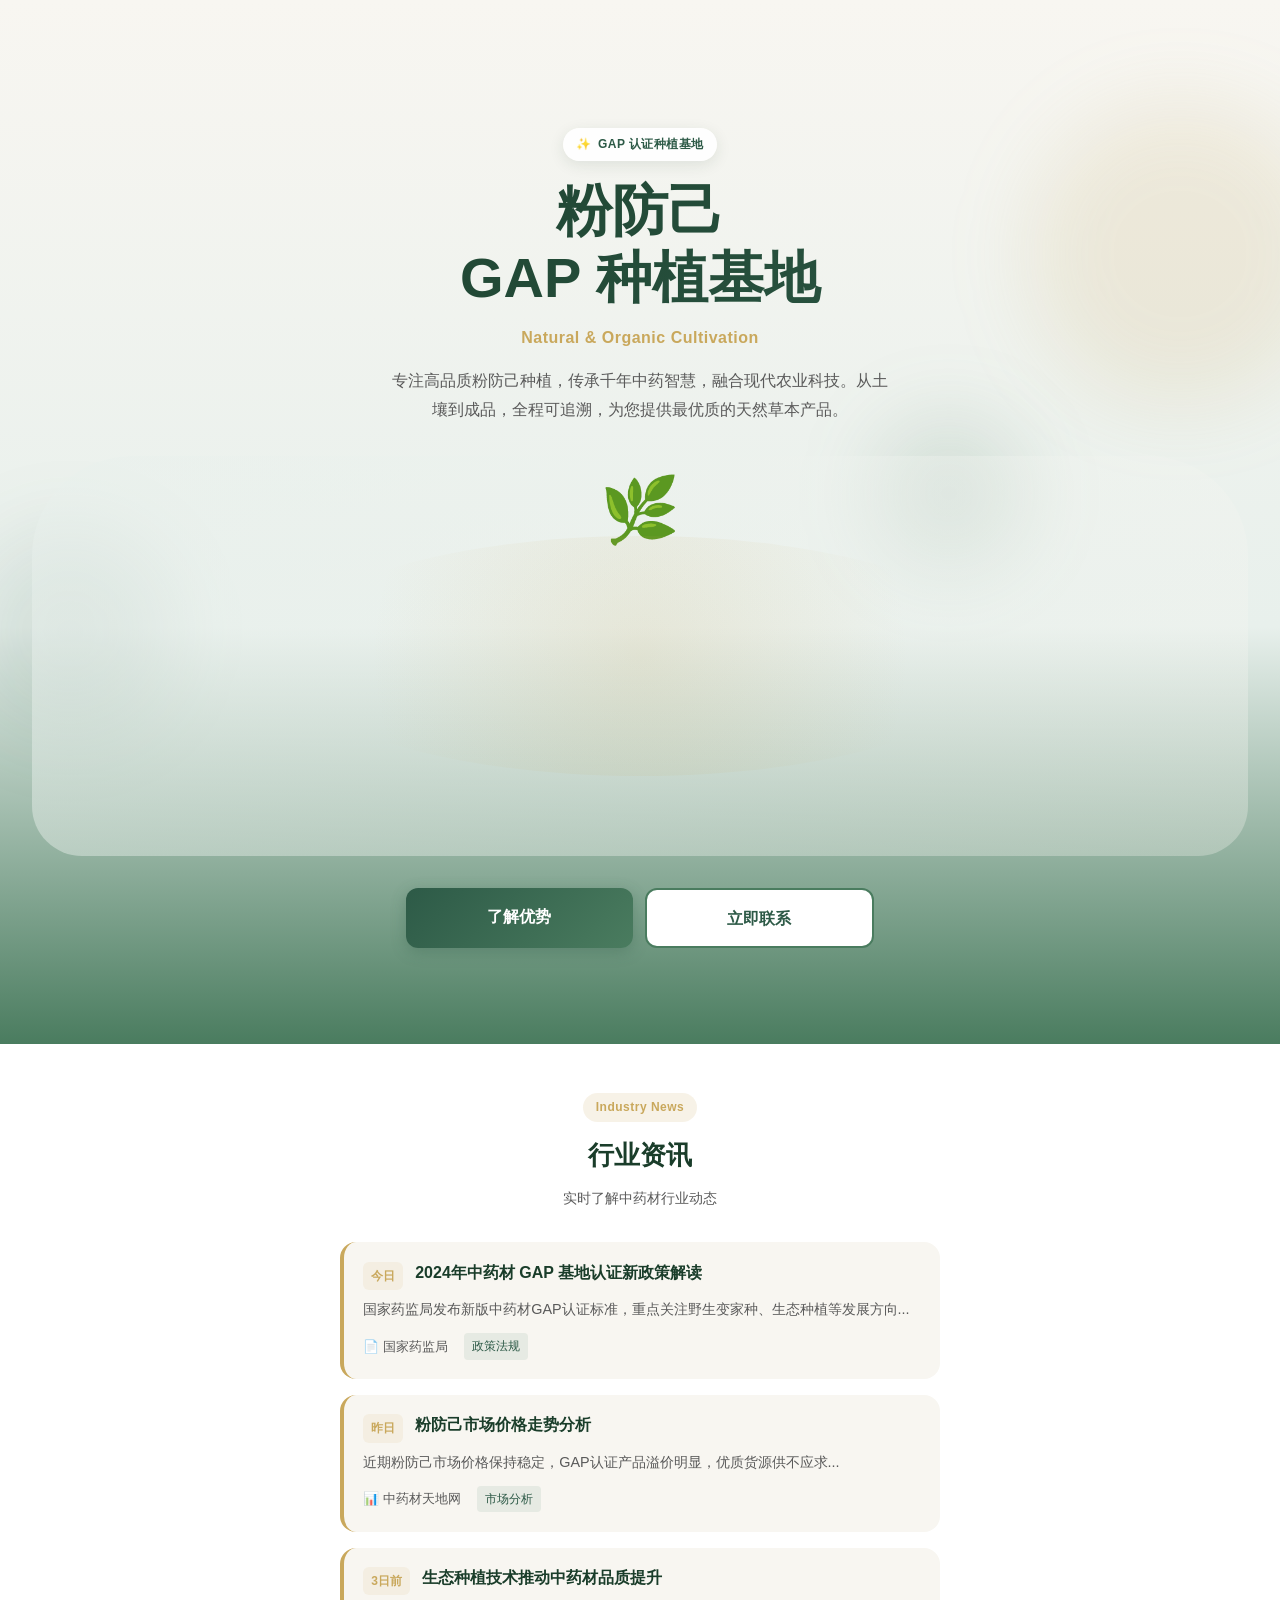
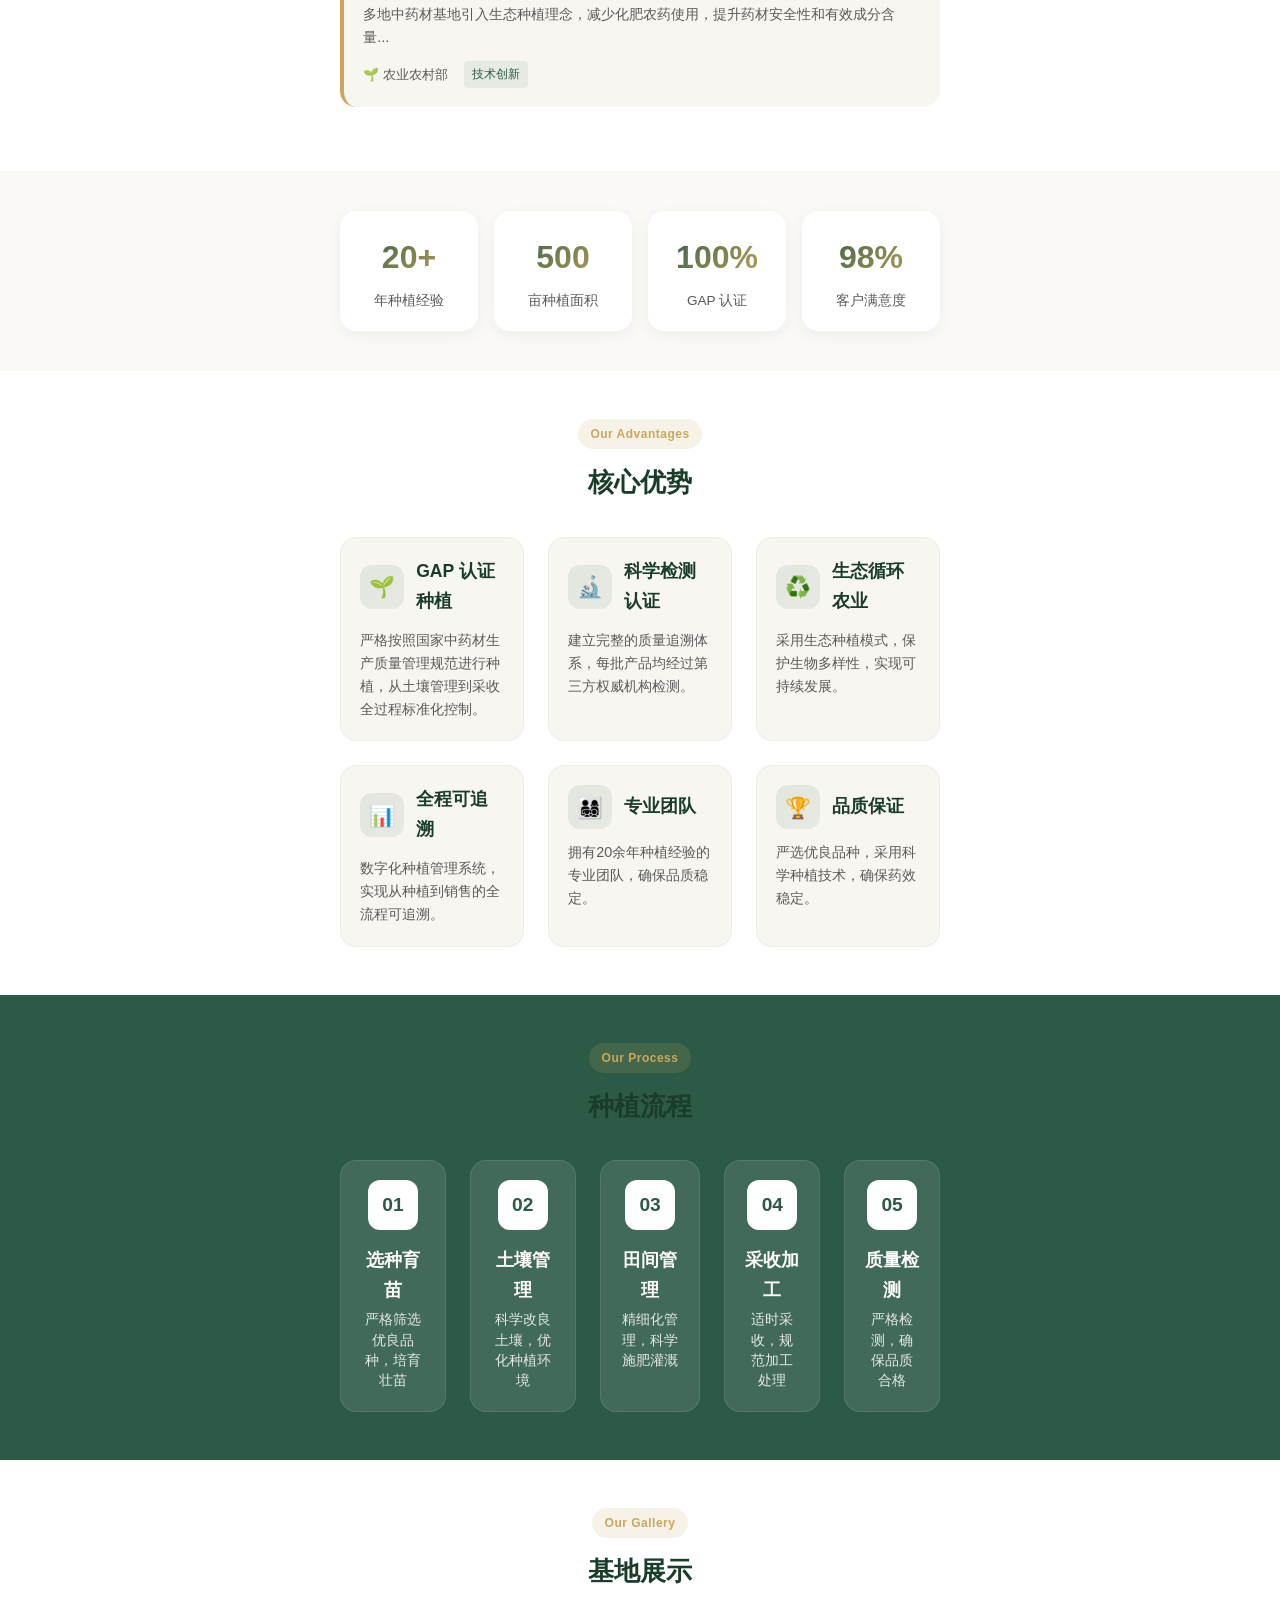
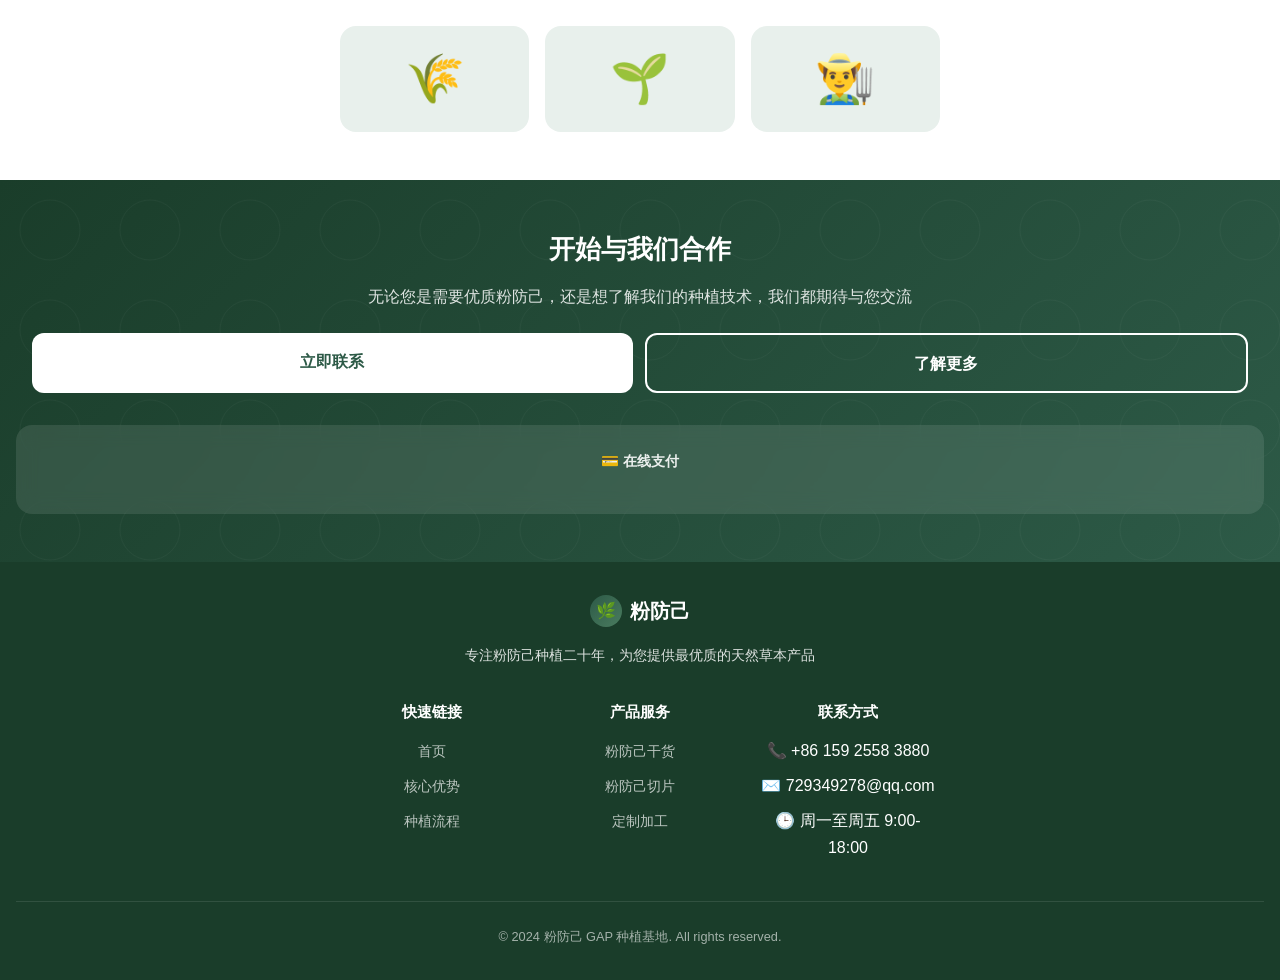
==== commit d0d7b34d: "更新联系方式：电话 +8615925583880，邮箱 729349278@qq.com" ====
--- a/index.html
+++ b/index.html
@@ -1268,7 +1268,7 @@
             <h2 class="cta-title">开始与我们合作</h2>
             <p class="cta-subtitle">无论您是需要优质粉防己，还是想了解我们的种植技术，我们都期待与您交流</p>
             <div class="cta-buttons">
-                <a href="mailto:contact@example.com" class="btn btn-white">立即联系</a>
+                <a href="tel:+8615925583880" class="btn btn-white">立即联系</a>
                 <a href="#features" class="btn btn-outline-white">了解更多</a>
             </div>
             
@@ -1309,8 +1309,8 @@
             <div class="footer-column">
                 <h4>联系方式</h4>
                 <ul>
-                    <li>📞 400-XXX-XXXX</li>
-                    <li>✉️ contact@example.com</li>
+                    <li>📞 +86 159 2558 3880</li>
+                    <li>✉️ 729349278@qq.com</li>
                     <li>🕒 周一至周五 9:00-18:00</li>
                 </ul>
             </div>
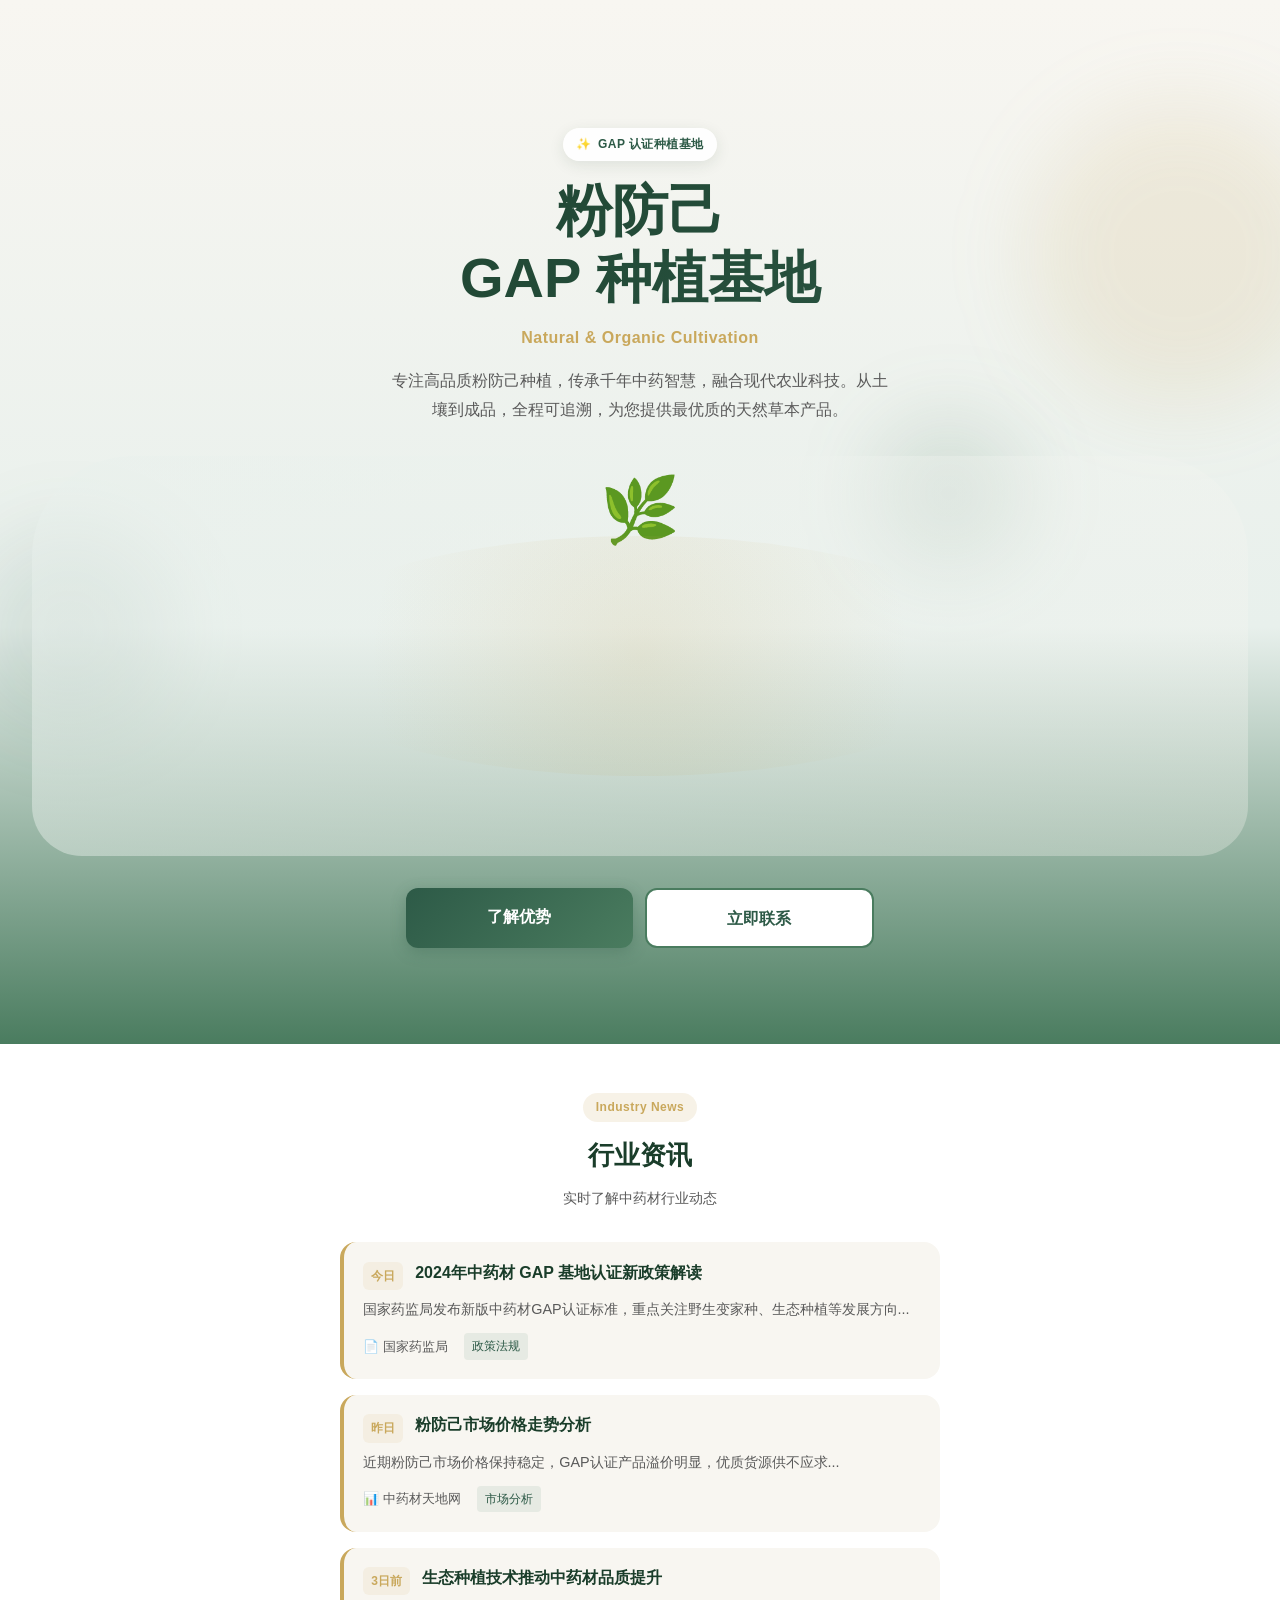
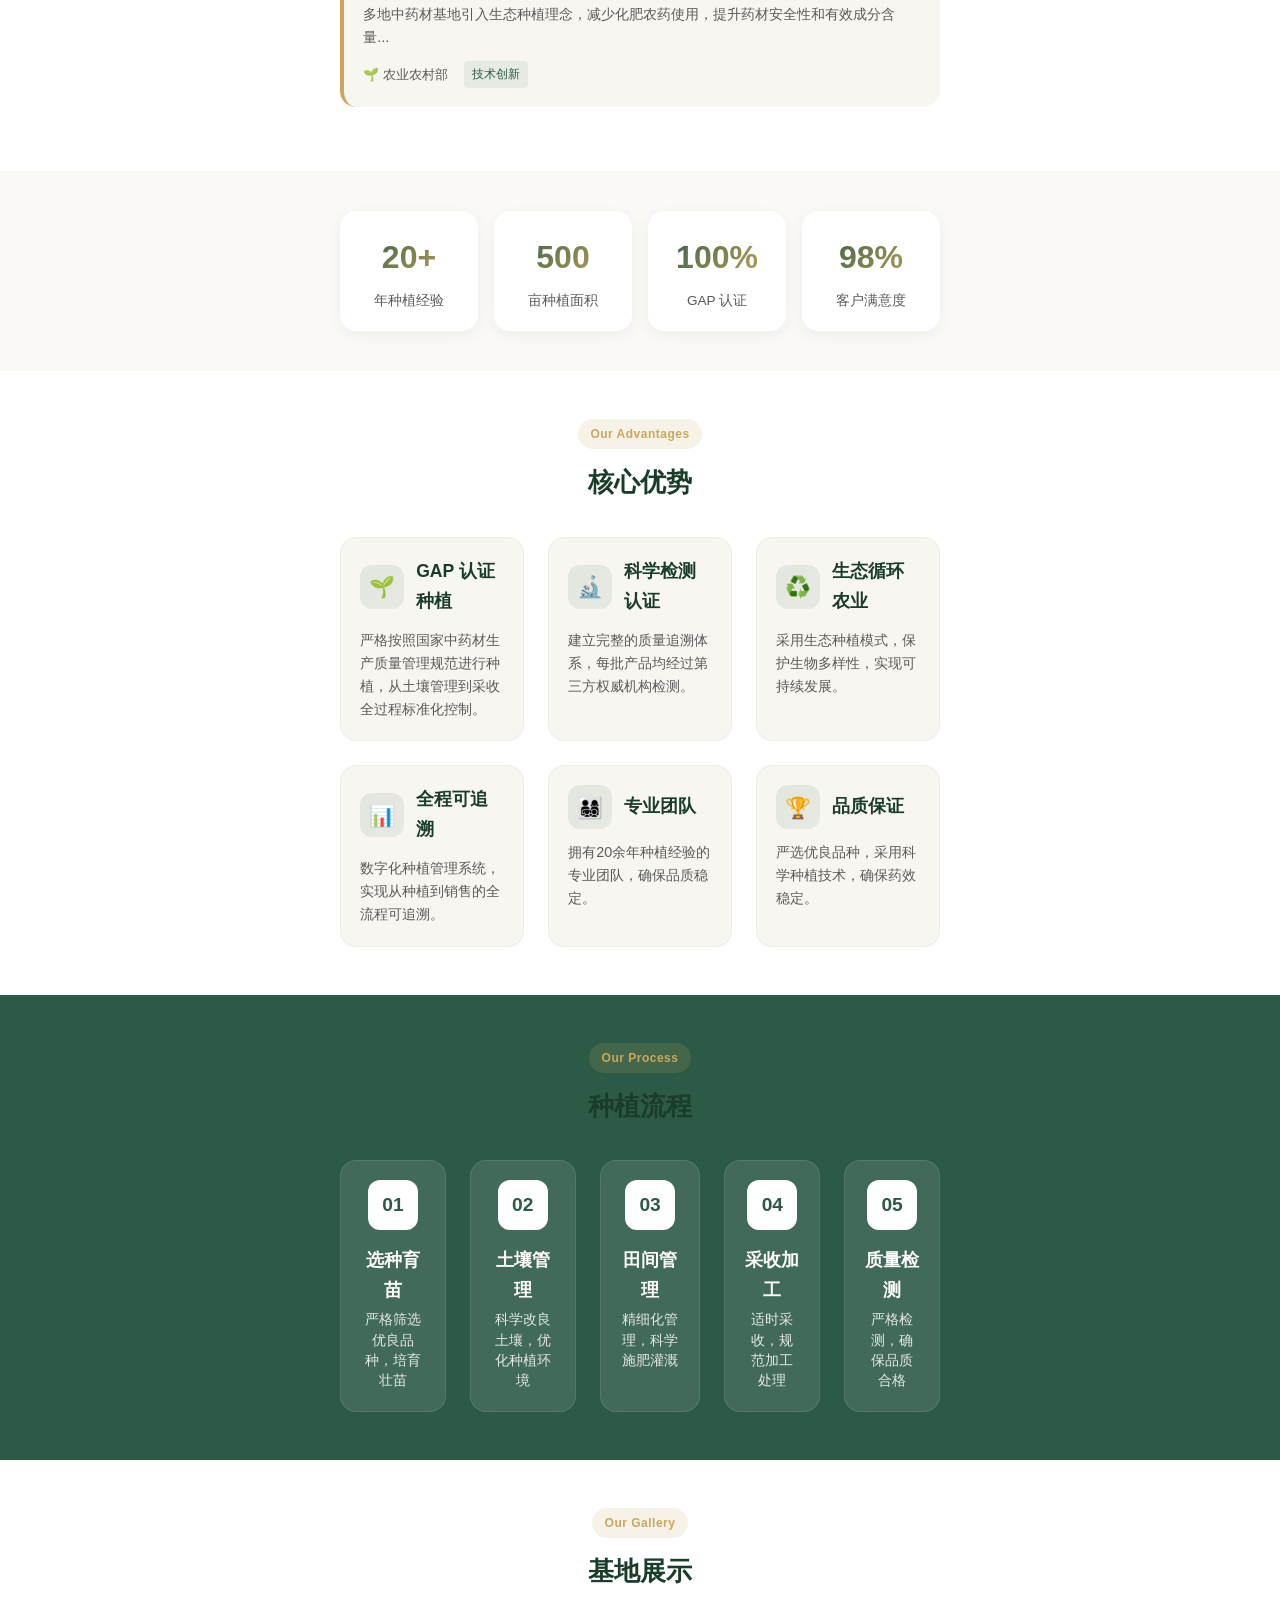
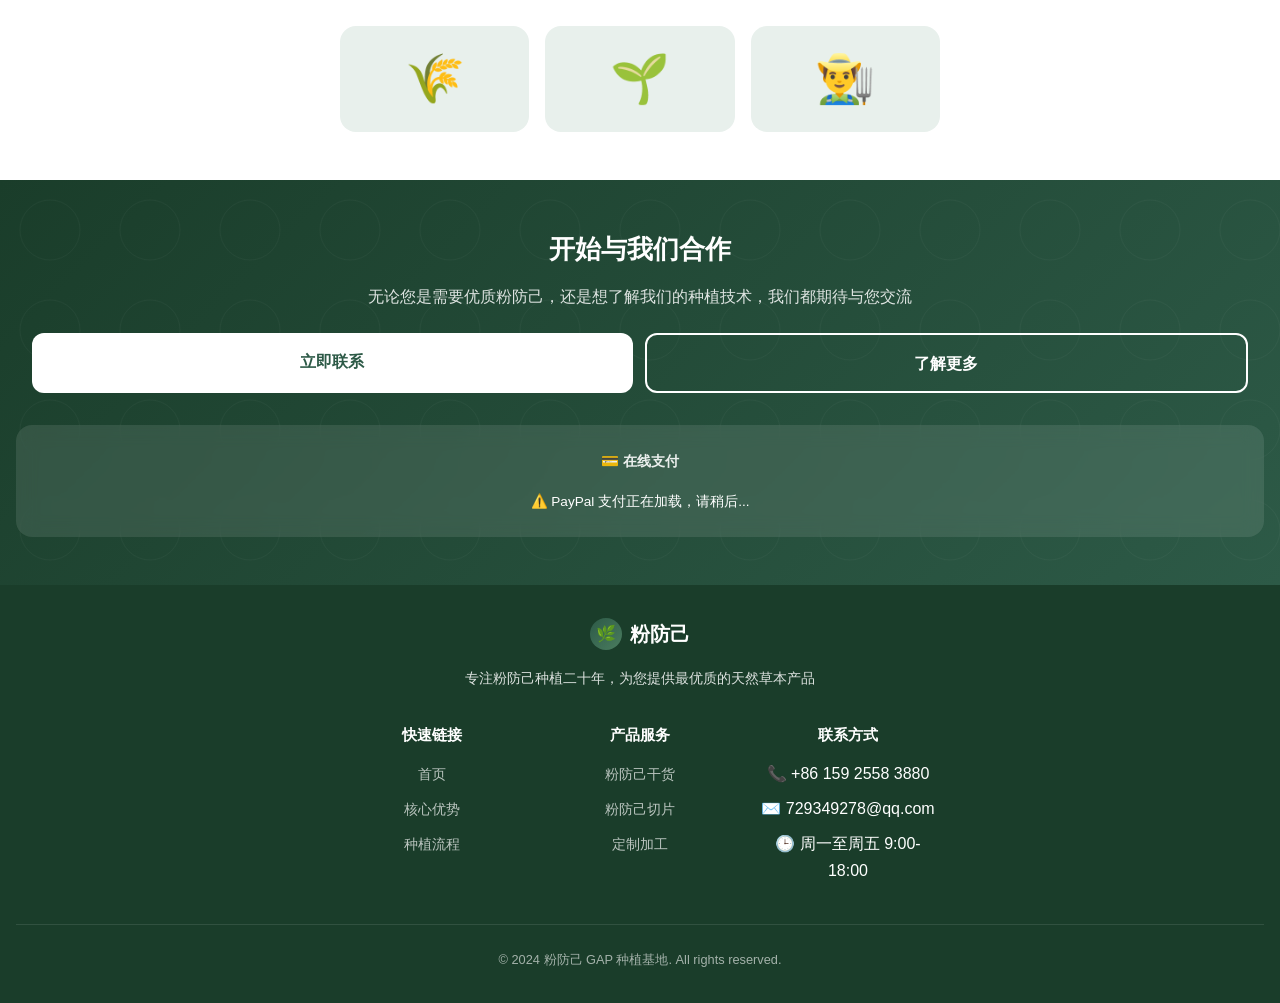
==== commit 787ea996: "修复 PayPal 按钮：添加 DOM 加载等待 + 错误处理 + 调试日志" ====
--- a/index.html
+++ b/index.html
@@ -1321,7 +1321,7 @@
     </footer>
 
     <!-- PayPal SDK -->
-    <script src="https://www.paypal.com/sdk/js?client-id=BAAo-QuX9VoZG8MdBfUkEc67DPJJvL6pmKocQvDu8DzyNE9Vcr9KqJU6Icg-TeiTik41nUvQJMp9EcSe6E&components=hosted-buttons&disable-funding=venmo&currency=USD"></script>
+    <script src="https://www.paypal.com/sdk/js?client-id=BAAo-QuX9VoZG8MdBfUkEc67DPJJvL6pmKocQvDu8DzyNE9Vcr9KqJU6Icg-TeiTik41nUvQJMp9EcSe6E&currency=USD&intent=capture"></script>
     
     <script>
         // Mobile menu toggle
@@ -1376,30 +1376,67 @@
             });
         });
 
-        // PayPal 按钮渲染
-        if (typeof paypal !== 'undefined') {
-            paypal.Buttons({
-                createOrder: function(data, actions) {
-                    return actions.order.create({
-                        purchase_units: [{
-                            amount: {
-                                value: '50.00' // 默认金额，可修改
-                            },
-                            description: '粉防己产品购买'
-                        }]
-                    });
-                },
-                onApprove: function(data, actions) {
-                    return actions.order.capture().then(function(details) {
-                        alert('支付成功！感谢您购买粉防己产品，订单号：' + details.id);
-                    });
-                },
-                onError: function(err) {
-                    console.error('支付错误:', err);
-                    alert('支付过程中出现错误，请稍后重试或联系我们。');
-                }
-            }).render('#paypal-button-container');
-        }
+        // PayPal 按钮渲染 - 等待 DOM 加载完成
+        document.addEventListener('DOMContentLoaded', function() {
+            console.log('DOM 加载完成，检查 PayPal SDK...');
+            
+            if (typeof paypal === 'undefined') {
+                console.error('PayPal SDK 未加载！');
+                document.getElementById('paypal-button-container').innerHTML = 
+                    '<p style="color: #fff; font-size: 0.85rem;">⚠️ PayPal 支付正在加载，请稍后...</p>';
+                return;
+            }
+            
+            console.log('PayPal SDK 已加载，开始渲染按钮...');
+            
+            try {
+                paypal.Buttons({
+                    style: {
+                        layout: 'vertical',
+                        color: 'gold',
+                        shape: 'rect',
+                        label: 'paypal',
+                        height: 45
+                    },
+                    createOrder: function(data, actions) {
+                        console.log('创建订单...');
+                        return actions.order.create({
+                            purchase_units: [{
+                                amount: {
+                                    value: '50.00',
+                                    currency_unit: 'USD'
+                                },
+                                description: '粉防己产品购买 - Fangji Product'
+                            }]
+                        });
+                    },
+                    onApprove: function(data, actions) {
+                        console.log('支付批准，订单 ID:', data.orderID);
+                        return actions.order.capture().then(function(details) {
+                            console.log('支付成功:', details);
+                            alert('✅ 支付成功！\n\n订单号：' + details.id + '\n付款人：' + details.payer.name.given_name);
+                        });
+                    },
+                    onError: function(err) {
+                        console.error('PayPal 错误:', err);
+                        alert('❌ 支付错误：' + err.message + '\n\n请稍后重试或联系我们：+86 159 2558 3880');
+                    },
+                    onCancel: function(data) {
+                        console.log('支付取消:', data);
+                    }
+                }).render('#paypal-button-container').then(function() {
+                    console.log('PayPal 按钮渲染成功！');
+                }).catch(function(err) {
+                    console.error('PayPal 按钮渲染失败:', err);
+                    document.getElementById('paypal-button-container').innerHTML = 
+                        '<p style="color: #fff; font-size: 0.85rem;">⚠️ 支付按钮加载失败，请联系客服</p>';
+                });
+            } catch (e) {
+                console.error('PayPal 初始化异常:', e);
+                document.getElementById('paypal-button-container').innerHTML = 
+                    '<p style="color: #fff; font-size: 0.85rem;">⚠️ 支付功能暂时不可用</p>';
+            }
+        });
     </script>
 </body>
 </html>
